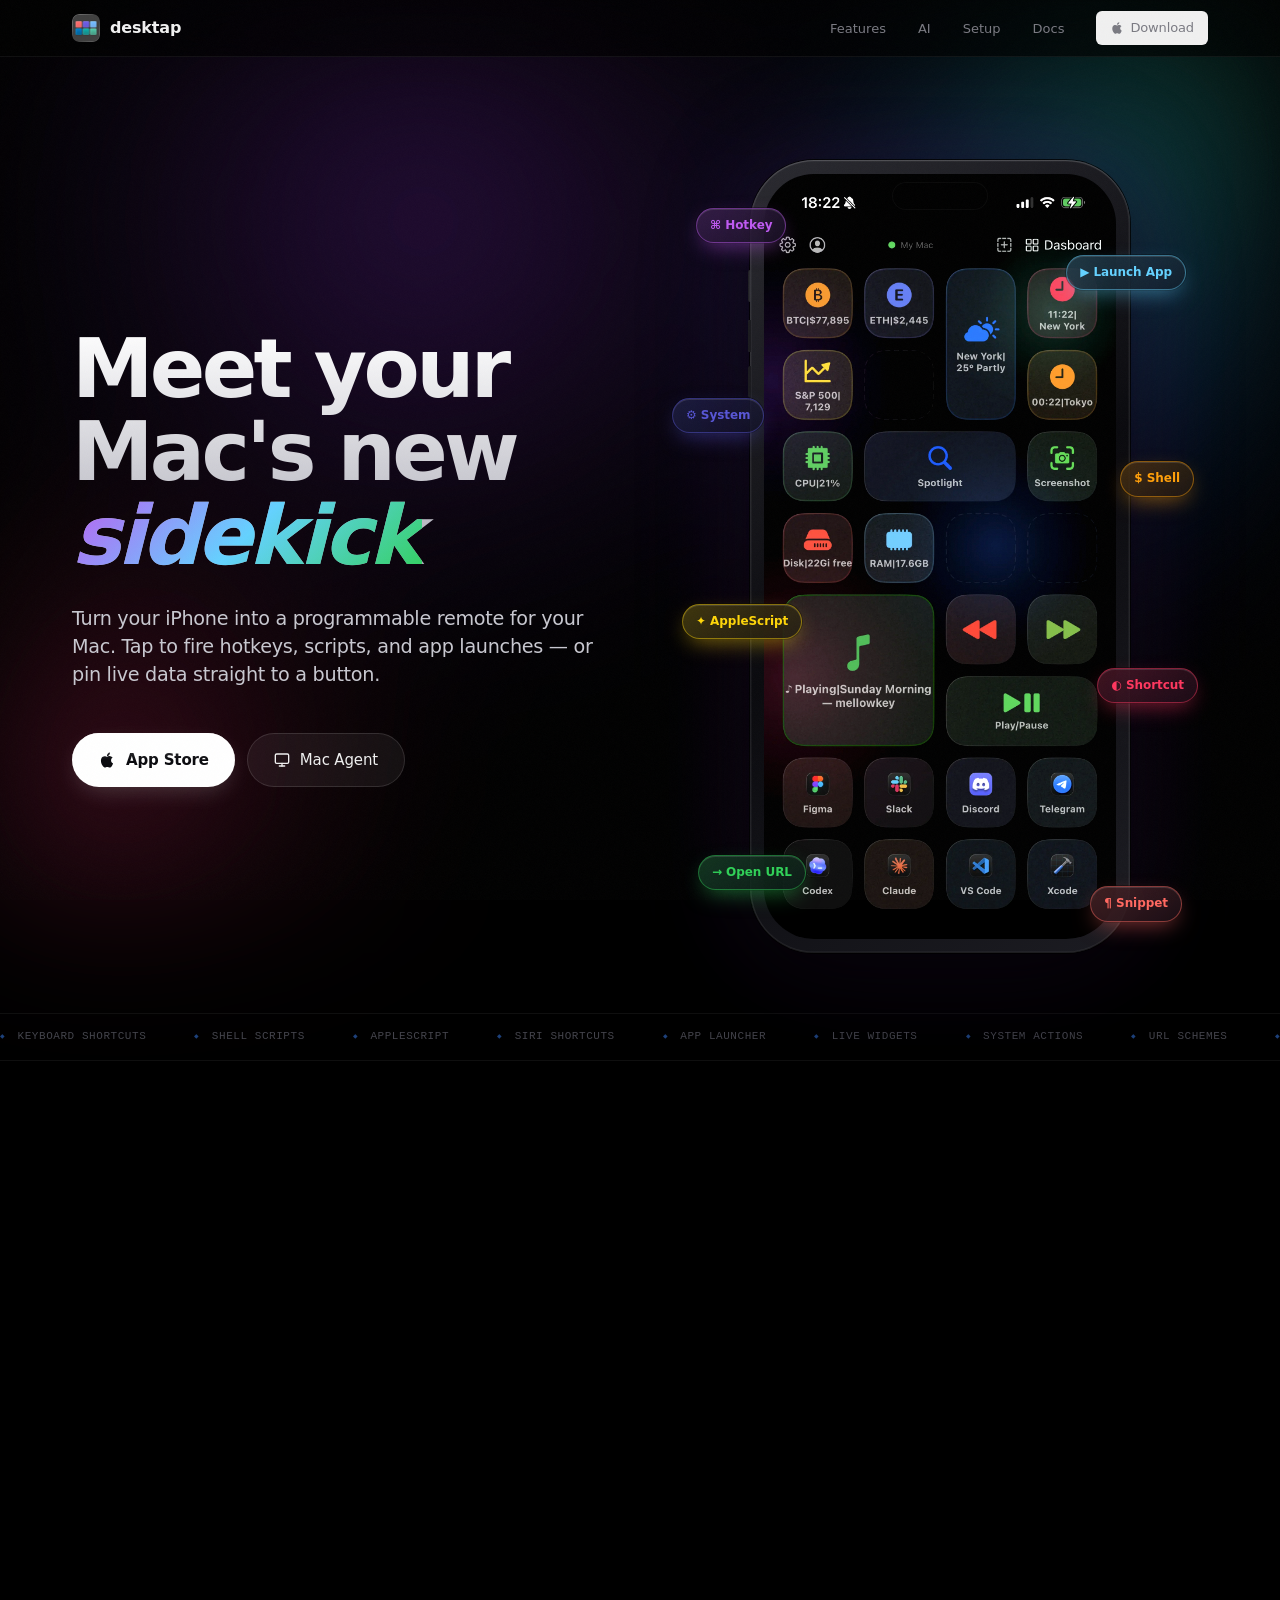
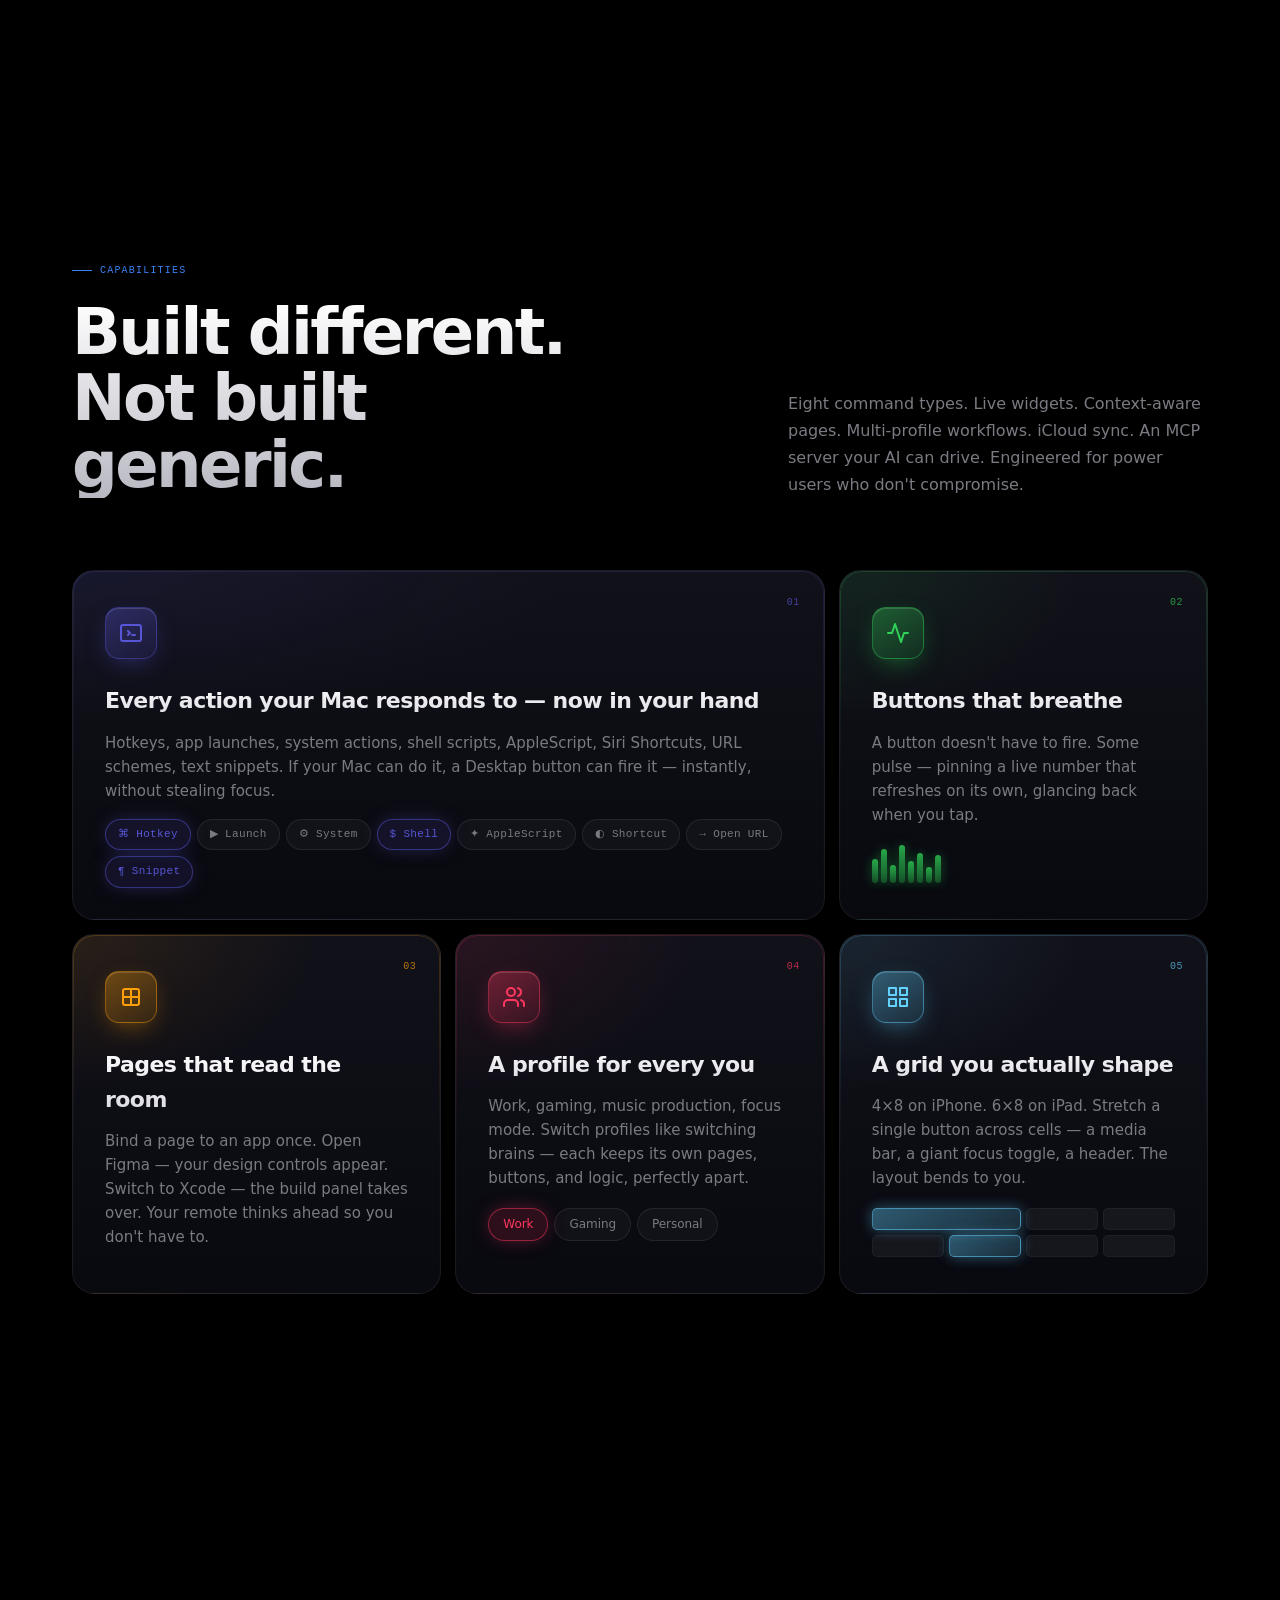
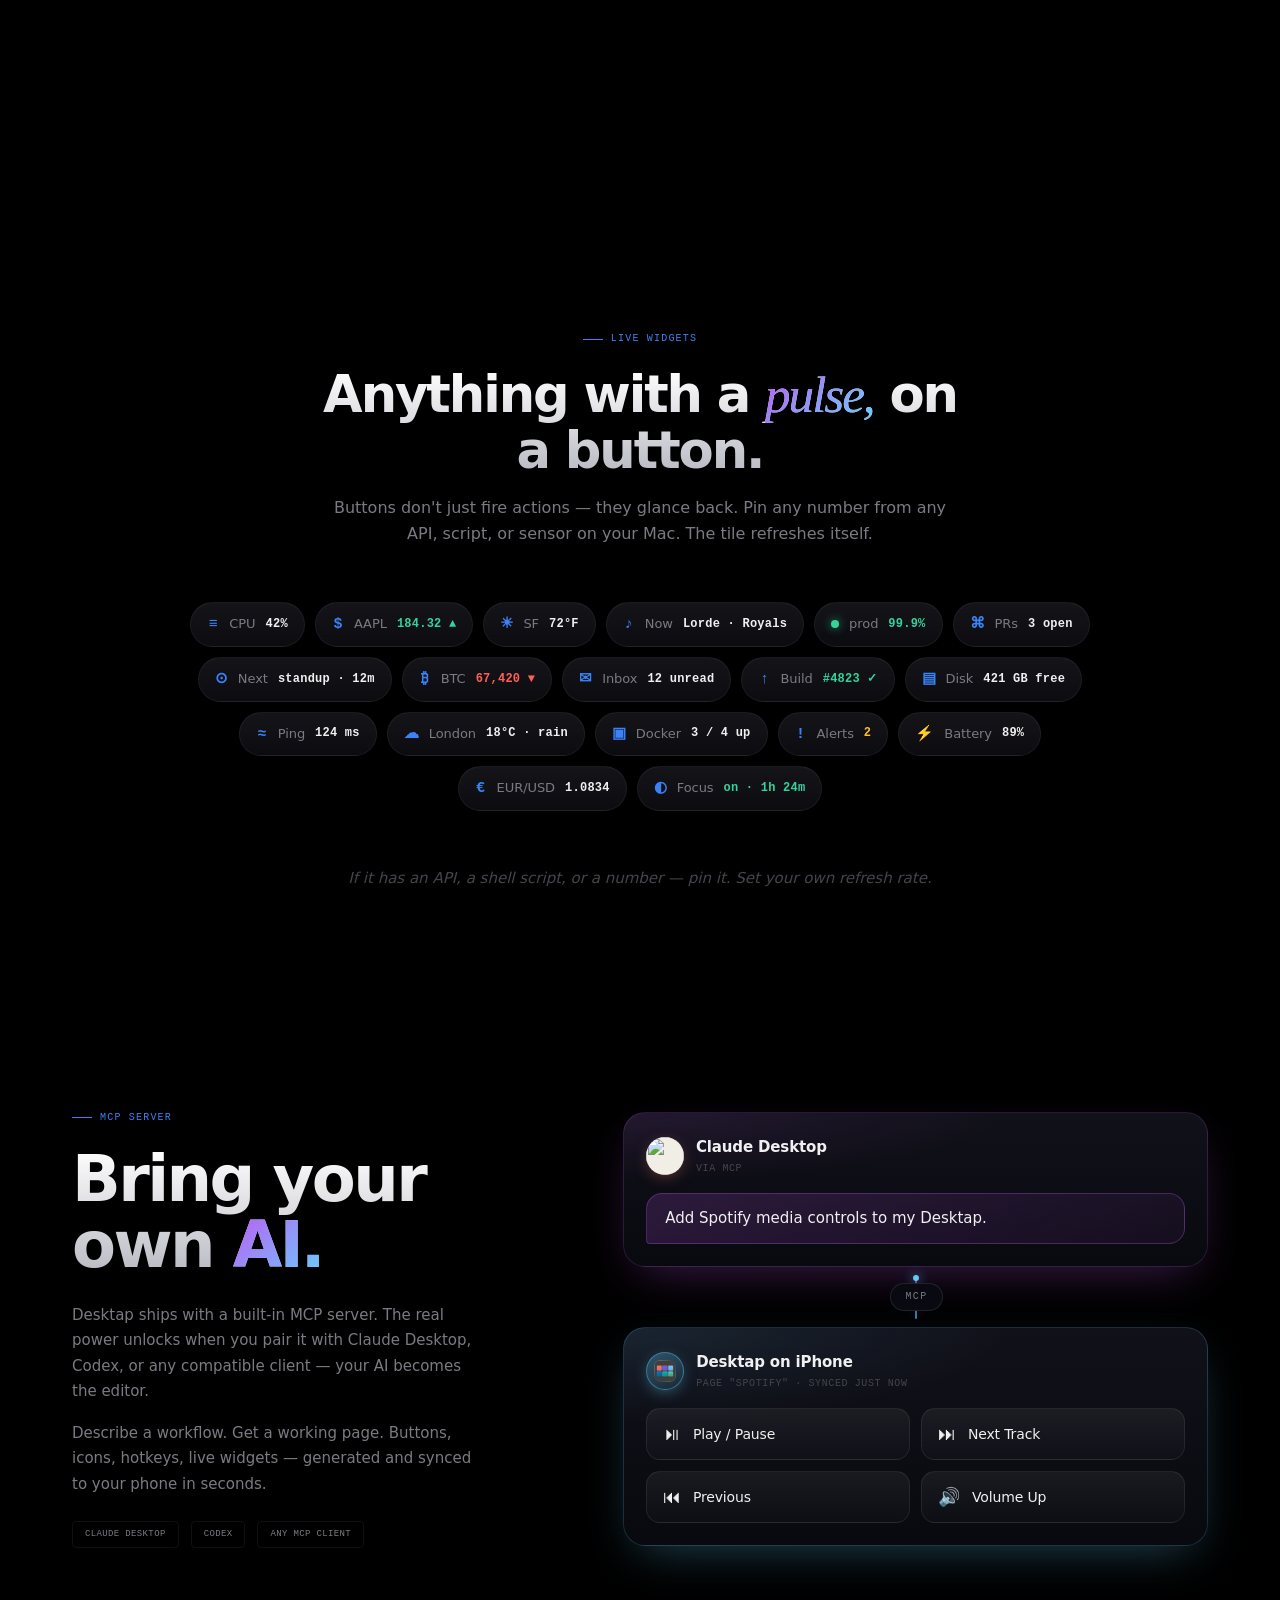
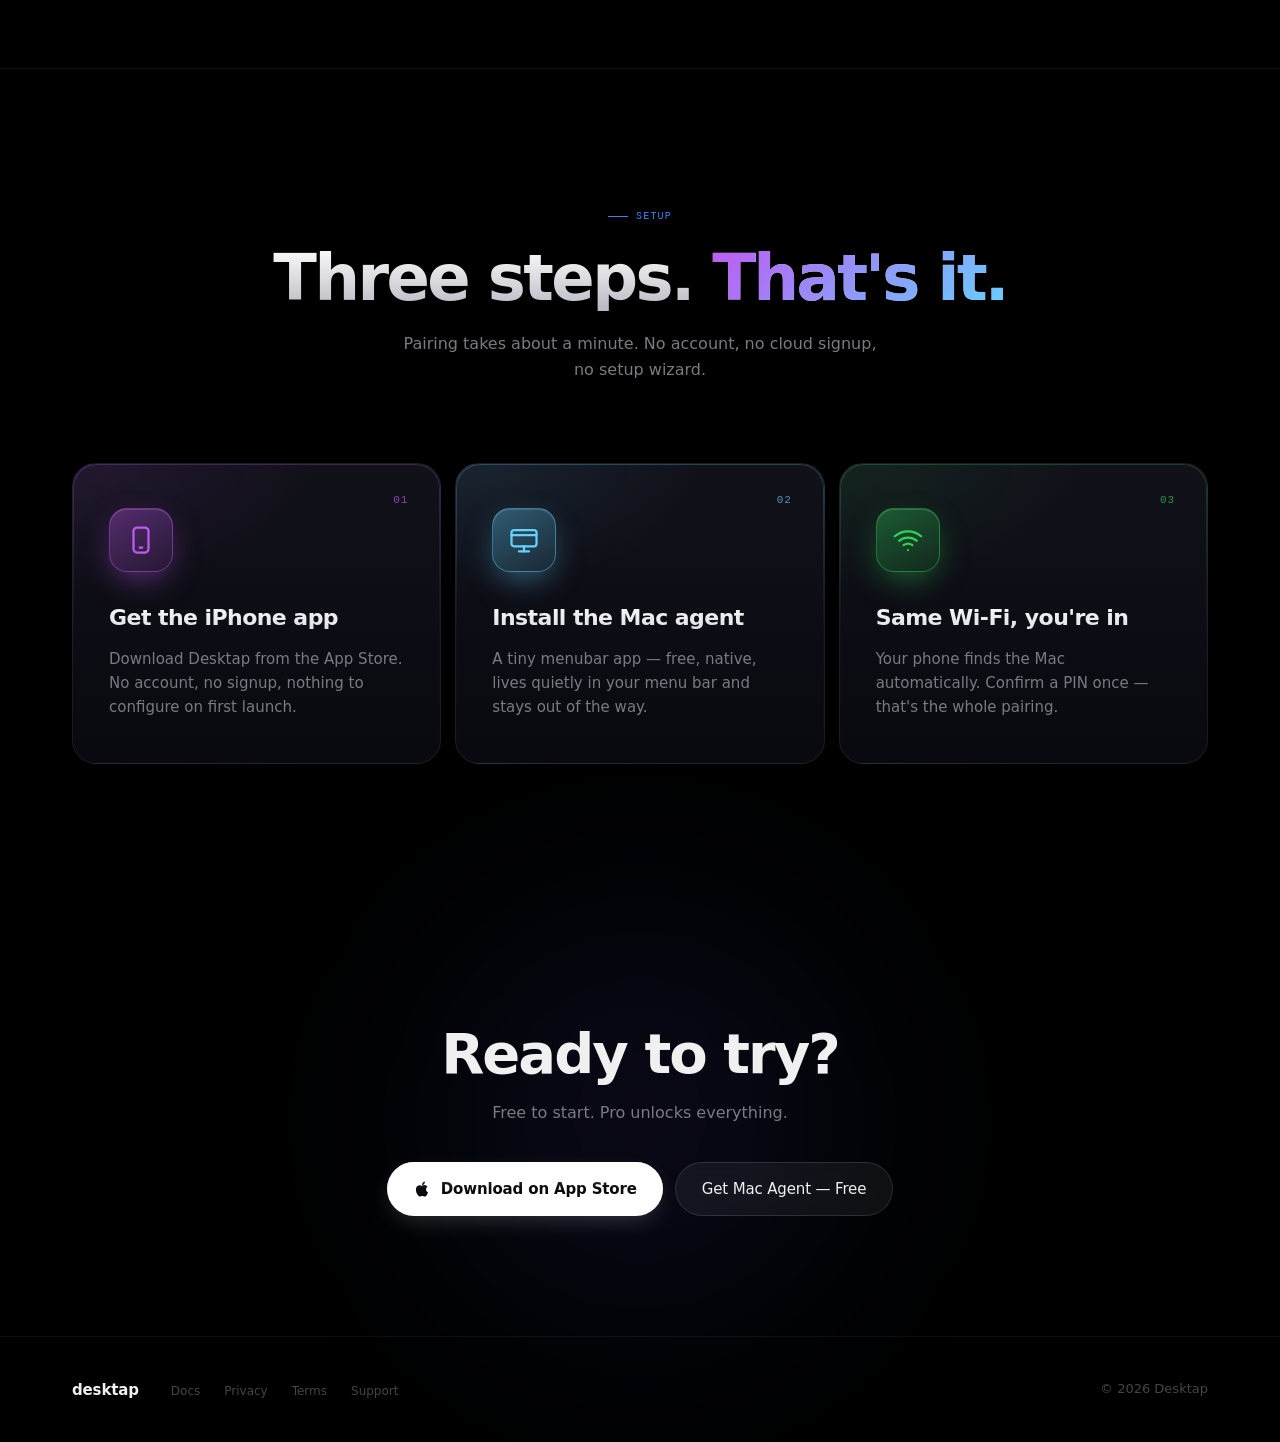
==== index.html @ 5c672cd8 "Update website" ====
<!DOCTYPE html>
<html lang="en">
<head>
  <meta charset="UTF-8">
  <meta name="viewport" content="width=device-width, initial-scale=1.0">
  <title>Desktap — Your Mac's New Sidekick</title>
  <meta name="description" content="Turn your iPhone or iPad into a programmable command center for your Mac. Native Swift, glass UI, AI-powered setup.">
  <link rel="canonical" href="https://desktap.app/">

  <!-- Open Graph -->
  <meta property="og:type" content="website">
  <meta property="og:site_name" content="Desktap">
  <meta property="og:url" content="https://desktap.app/">
  <meta property="og:title" content="Desktap — Your Mac's New Sidekick">
  <meta property="og:description" content="Turn your iPhone or iPad into a programmable command center for your Mac. Native Swift, glass UI, AI-powered setup.">
  <meta property="og:image" content="https://desktap.app/assets/og-image.jpg">

  <!-- Twitter -->
  <meta name="twitter:card" content="summary_large_image">
  <meta name="twitter:title" content="Desktap — Your Mac's New Sidekick">
  <meta name="twitter:description" content="Turn your iPhone or iPad into a programmable command center for your Mac. Native Swift, glass UI, AI-powered setup.">
  <meta name="twitter:image" content="https://desktap.app/assets/og-image.jpg">

  <link rel="icon" type="image/png" sizes="32x32" href="assets/favicon-32.png">
  <link rel="icon" type="image/png" sizes="16x16" href="assets/favicon-16.png">
  <link rel="apple-touch-icon" sizes="180x180" href="assets/apple-touch-icon.png">
  <link rel="icon" href="assets/favicon.ico" sizes="any">
  <meta name="theme-color" content="#000000">
  <link rel="manifest" href="/site.webmanifest">

  <link rel="stylesheet" href="assets/style.css?v=20260518b">

  <script type="application/ld+json">
  {
    "@context": "https://schema.org",
    "@type": "SoftwareApplication",
    "name": "Desktap",
    "applicationCategory": "ProductivityApplication",
    "operatingSystem": "iOS, iPadOS, macOS",
    "description": "Turn your iPhone or iPad into a programmable command center for your Mac. Native Swift, glass UI, MCP integration.",
    "url": "https://desktap.app/",
    "image": "https://desktap.app/assets/og-image.jpg",
    "offers": {
      "@type": "Offer",
      "price": "0",
      "priceCurrency": "USD"
    },
    "author": {
      "@type": "Person",
      "name": "Mikhail Zhukov"
    }
  }
  </script>
</head>
<body>

  <a class="skip-link" href="#main">Skip to content</a>

  <!-- Nav -->
  <nav class="nav" role="navigation" aria-label="Main navigation">
    <div class="container">
      <a href="/" class="nav-logo" aria-label="Desktap home">
        <img src="assets/icon.png" alt="" width="28" height="28">
        desktap
      </a>
      <ul class="nav-links">
        <li><a href="#features">Features</a></li>
        <li><a href="#ai">AI</a></li>
        <li><a href="#how-it-works">Setup</a></li>
        <li><a href="docs">Docs</a></li>
        <li>
          <a href="#" class="nav-cta">
            <svg width="14" height="14" viewBox="0 0 24 24" fill="currentColor" aria-hidden="true"><path d="M18.71 19.5c-.83 1.24-1.71 2.45-3.05 2.47-1.34.03-1.77-.79-3.29-.79-1.53 0-2 .77-3.27.82-1.31.05-2.3-1.32-3.14-2.53C4.25 17 2.94 12.45 4.7 9.39c.87-1.52 2.43-2.48 4.12-2.51 1.28-.02 2.5.87 3.29.87.78 0 2.26-1.07 3.8-.91.65.03 2.47.26 3.64 1.98-.09.06-2.17 1.28-2.15 3.81.03 3.02 2.65 4.03 2.68 4.04-.03.07-.42 1.44-1.38 2.83M13 3.5c.73-.83 1.94-1.46 2.94-1.5.13 1.17-.34 2.35-1.04 3.19-.69.85-1.83 1.51-2.95 1.42-.15-1.15.41-2.35 1.05-3.11z"/></svg>
            Download
          </a>
        </li>
      </ul>
    </div>
  </nav>

  <!-- Cosmos animated background (matches iOS app) -->
  <canvas id="cosmos-bg" aria-hidden="true"></canvas>

  <!-- Hero -->
  <section class="hero" id="main">
    <div class="container">
      <div class="hero-content">
        <h1>Meet your Mac's new <span class="accent">sidekick</span></h1>
        <p class="hero-subtitle">Turn your iPhone into a programmable remote for your Mac. Tap to fire hotkeys, scripts, and app launches — or pin live data straight to a button.</p>
        <div class="hero-actions">
          <a href="#" class="btn-primary">
            <svg width="18" height="18" viewBox="0 0 24 24" fill="currentColor" aria-hidden="true">
              <path d="M18.71 19.5c-.83 1.24-1.71 2.45-3.05 2.47-1.34.03-1.77-.79-3.29-.79-1.53 0-2 .77-3.27.82-1.31.05-2.3-1.32-3.14-2.53C4.25 17 2.94 12.45 4.7 9.39c.87-1.52 2.43-2.48 4.12-2.51 1.28-.02 2.5.87 3.29.87.78 0 2.26-1.07 3.8-.91.65.03 2.47.26 3.64 1.98-.09.06-2.17 1.28-2.15 3.81.03 3.02 2.65 4.03 2.68 4.04-.03.07-.42 1.44-1.38 2.83M13 3.5c.73-.83 1.94-1.46 2.94-1.5.13 1.17-.34 2.35-1.04 3.19-.69.85-1.83 1.51-2.95 1.42-.15-1.15.41-2.35 1.05-3.11z"/>
            </svg>
            App Store
          </a>
          <a href="#" class="btn-secondary">
            <svg width="16" height="16" viewBox="0 0 24 24" fill="none" stroke="currentColor" stroke-width="2" stroke-linecap="round" stroke-linejoin="round" aria-hidden="true"><rect x="2" y="3" width="20" height="14" rx="2"/><line x1="8" y1="21" x2="16" y2="21"/><line x1="12" y1="17" x2="12" y2="21"/></svg>
            Mac Agent
          </a>
        </div>
      </div>
      <div class="hero-visual">
        <div class="phone-frame">
          <img src="assets/screenshot.webp" alt="Desktap dashboard on iPhone" width="1206" height="2622" fetchpriority="high">
          <div class="float-tag">⌘ Hotkey</div>
          <div class="float-tag">▶ Launch App</div>
          <div class="float-tag">⚙ System</div>
          <div class="float-tag">$ Shell</div>
          <div class="float-tag">✦ AppleScript</div>
          <div class="float-tag">◐ Shortcut</div>
          <div class="float-tag">→ Open URL</div>
          <div class="float-tag">¶ Snippet</div>
        </div>
      </div>
    </div>
  </section>

  <!-- Marquee -->
  <div class="marquee" aria-hidden="true">
    <div class="marquee-track">
      <span class="marquee-item">Keyboard Shortcuts</span>
      <span class="marquee-item">Shell Scripts</span>
      <span class="marquee-item">AppleScript</span>
      <span class="marquee-item">Siri Shortcuts</span>
      <span class="marquee-item">App Launcher</span>
      <span class="marquee-item">Live Widgets</span>
      <span class="marquee-item">System Actions</span>
      <span class="marquee-item">URL Schemes</span>
      <span class="marquee-item">Text Snippets</span>
      <span class="marquee-item">MCP Integration</span>
      <span class="marquee-item">iCloud Sync</span>
      <span class="marquee-item">iPad Support</span>
      <!-- duplicate for seamless loop -->
      <span class="marquee-item">Keyboard Shortcuts</span>
      <span class="marquee-item">Shell Scripts</span>
      <span class="marquee-item">AppleScript</span>
      <span class="marquee-item">Siri Shortcuts</span>
      <span class="marquee-item">App Launcher</span>
      <span class="marquee-item">Live Widgets</span>
      <span class="marquee-item">System Actions</span>
      <span class="marquee-item">URL Schemes</span>
      <span class="marquee-item">Text Snippets</span>
      <span class="marquee-item">MCP Integration</span>
      <span class="marquee-item">iCloud Sync</span>
      <span class="marquee-item">iPad Support</span>
    </div>
  </div>

  <!-- For whom — 3 typographic glass cards (use cases) -->
  <section class="for-whom" id="for-whom">
    <div class="container">
      <div class="for-grid">

        <article class="for-card for-engineers reveal">
          <div class="for-meta">
            <span class="for-num">01</span>
            <span class="for-label">Engineers</span>
          </div>
          <h3 class="for-headline">Ship without <em>touching the keyboard.</em></h3>
          <span class="for-rule" aria-hidden="true"></span>
          <ul class="for-list">
            <li>Deploy in one tap — not in five Slack messages</li>
            <li>The five git commands you type all day, on buttons</li>
            <li>Tail prod logs without opening a terminal</li>
            <li>Run migrations from your phone, not from finding your laptop</li>
            <li>Restart that service whose name you forgot</li>
          </ul>
        </article>

        <article class="for-card for-designers reveal">
          <div class="for-meta">
            <span class="for-num">02</span>
            <span class="for-label">Designers</span>
          </div>
          <h3 class="for-headline">Your <em>shortcut sheet,</em> retired.</h3>
          <span class="for-rule" aria-hidden="true"></span>
          <ul class="for-list">
            <li>Color picker, eyedropper, vector mode — on labelled buttons</li>
            <li>Toggle layers, masks, UI without leaving the canvas</li>
            <li>Export PSD, PNG, SVG — one tap, every preset</li>
            <li>Switch tools — the buttons follow you</li>
            <li>Stop memorising 200 shortcuts per tool</li>
          </ul>
        </article>

        <article class="for-card for-power reveal">
          <div class="for-meta">
            <span class="for-num">03</span>
            <span class="for-label">Advanced users</span>
          </div>
          <h3 class="for-headline">Your <em>whole day,</em> on one tile.</h3>
          <span class="for-rule" aria-hidden="true"></span>
          <ul class="for-list">
            <li>"Focus" mutes Slack, hides the dock, kills notifications</li>
            <li>"Work setup" launches every app you need at 9 a.m.</li>
            <li>That AppleScript from 2023 — finally one tap away</li>
            <li>Caffeinate, brightness, sleep — labelled, not memorised</li>
            <li>Fifty forgotten hotkeys, parked on labelled buttons</li>
          </ul>
        </article>

      </div>
    </div>
  </section>

  <!-- Features — Bento Grid -->
  <section class="features" id="features">
    <div class="container">
      <div class="features-header">
        <div>
          <div class="label">Capabilities</div>
          <h2>Built different.<br>Not <span style="color:var(--text-tertiary)">built generic.</span></h2>
        </div>
        <p>Eight command types. Live widgets. Context-aware pages. Multi-profile workflows. iCloud sync. An MCP server your AI can drive. Engineered for power users who don't compromise.</p>
      </div>

      <div class="bento stagger">
        <!-- 01 — Every action (wide) -->
        <div class="bento-card span-8 card-commands reveal">
          <span class="card-number">01</span>
          <div class="bento-icon">
            <svg viewBox="0 0 24 24" fill="none" stroke="currentColor" stroke-width="2" stroke-linecap="round" stroke-linejoin="round"><rect x="2" y="4" width="20" height="16" rx="2"/><path d="m9 10 2 2-2 2"/><path d="M13 14h3"/></svg>
          </div>
          <h3>Every action your Mac responds to — now in your hand</h3>
          <p>Hotkeys, app launches, system actions, shell scripts, AppleScript, Siri Shortcuts, URL schemes, text snippets. If your Mac can do it, a Desktap button can fire it — instantly, without stealing focus.</p>
          <div class="cmd-tags">
            <span class="cmd-tag active">⌘ Hotkey</span>
            <span class="cmd-tag">▶ Launch</span>
            <span class="cmd-tag">⚙ System</span>
            <span class="cmd-tag active">$ Shell</span>
            <span class="cmd-tag">✦ AppleScript</span>
            <span class="cmd-tag">◐ Shortcut</span>
            <span class="cmd-tag">→ Open URL</span>
            <span class="cmd-tag active">¶ Snippet</span>
          </div>
        </div>

        <!-- 02 — Live widgets -->
        <div class="bento-card span-4 reveal">
          <span class="card-number">02</span>
          <div class="bento-icon">
            <svg viewBox="0 0 24 24" fill="none" stroke="currentColor" stroke-width="2" stroke-linecap="round" stroke-linejoin="round"><path d="M22 12h-4l-3 9L9 3l-3 9H2"/></svg>
          </div>
          <h3>Buttons that breathe</h3>
          <p>A button doesn't have to fire. Some pulse — pinning a live number that refreshes on its own, glancing back when you tap.</p>
          <div class="live-bars">
            <div class="live-bar"></div>
            <div class="live-bar"></div>
            <div class="live-bar"></div>
            <div class="live-bar"></div>
            <div class="live-bar"></div>
            <div class="live-bar"></div>
            <div class="live-bar"></div>
            <div class="live-bar"></div>
          </div>
        </div>

        <!-- 03 — Context-Aware Pages -->
        <div class="bento-card span-4 reveal">
          <span class="card-number">03</span>
          <div class="bento-icon">
            <svg viewBox="0 0 24 24" fill="none" stroke="currentColor" stroke-width="2" stroke-linecap="round" stroke-linejoin="round"><rect x="4" y="4" width="16" height="16" rx="2"/><path d="M4 12h16"/><path d="M12 4v16"/></svg>
          </div>
          <h3>Pages that read the room</h3>
          <p>Bind a page to an app once. Open Figma — your design controls appear. Switch to Xcode — the build panel takes over. Your remote thinks ahead so you don't have to.</p>
        </div>

        <!-- 04 — Profiles -->
        <div class="bento-card span-4 reveal">
          <span class="card-number">04</span>
          <div class="bento-icon">
            <svg viewBox="0 0 24 24" fill="none" stroke="currentColor" stroke-width="2" stroke-linecap="round" stroke-linejoin="round"><path d="M16 21v-2a4 4 0 0 0-4-4H6a4 4 0 0 0-4 4v2"/><circle cx="9" cy="7" r="4"/><path d="M22 21v-2a4 4 0 0 0-3-3.87"/><path d="M16 3.13a4 4 0 0 1 0 7.75"/></svg>
          </div>
          <h3>A profile for every you</h3>
          <p>Work, gaming, music production, focus mode. Switch profiles like switching brains — each keeps its own pages, buttons, and logic, perfectly apart.</p>
          <div class="profile-chips">
            <span class="profile-chip active">Work</span>
            <span class="profile-chip">Gaming</span>
            <span class="profile-chip">Personal</span>
          </div>
        </div>

        <!-- 05 — Grid -->
        <div class="bento-card span-4 reveal">
          <span class="card-number">05</span>
          <div class="bento-icon">
            <svg viewBox="0 0 24 24" fill="none" stroke="currentColor" stroke-width="2" stroke-linecap="round" stroke-linejoin="round"><rect x="3" y="3" width="7" height="7"/><rect x="14" y="3" width="7" height="7"/><rect x="14" y="14" width="7" height="7"/><rect x="3" y="14" width="7" height="7"/></svg>
          </div>
          <h3>A grid you actually shape</h3>
          <p>4×8 on iPhone. 6×8 on iPad. Stretch a single button across cells — a media bar, a giant focus toggle, a header. The layout bends to you.</p>
          <div class="grid-mini">
            <span class="g-cell g-2x1 active"></span>
            <span class="g-cell"></span>
            <span class="g-cell"></span>
            <span class="g-cell"></span>
            <span class="g-cell active"></span>
            <span class="g-cell"></span>
            <span class="g-cell"></span>
          </div>
        </div>

        <!-- 06 — AI / MCP (wide) -->
        <div class="bento-card span-8 reveal">
          <span class="card-number">06</span>
          <div class="bento-icon">
            <svg viewBox="0 0 24 24" fill="currentColor"><path d="M12 0c.36 5.49 1.86 10.14 12 12-10.14 1.86-11.64 6.51-12 12-.36-5.49-1.86-10.14-12-12C10.14 10.14 11.64 5.49 12 0z"/></svg>
          </div>
          <h3>Your AI, in the driver's seat</h3>
          <p>Built-in MCP server. Pair Desktap with Claude Desktop, Codex, or any compatible client and your assistant becomes the configurator. Describe a workflow in plain English. Get a fully assembled page — buttons, icons, hotkeys, live data — synced to your phone in seconds.</p>
        </div>

        <!-- 07 — Synced & Private -->
        <div class="bento-card span-4 reveal">
          <span class="card-number">07</span>
          <div class="bento-icon">
            <svg viewBox="0 0 24 24" fill="none" stroke="currentColor" stroke-width="2" stroke-linecap="round" stroke-linejoin="round"><path d="M18 10h-1.26A8 8 0 1 0 9 20h9a5 5 0 0 0 0-10z"/><path d="M12 12v6"/><path d="m9 15 3 3 3-3"/></svg>
          </div>
          <h3>Synced everywhere. Stored nowhere we can see.</h3>
          <p>Phone and Mac pair over Wi-Fi with a PIN. Profiles sync across your devices via iCloud. Nothing routes through our servers — because there are none.</p>
        </div>
      </div>
    </div>
  </section>

  <!-- Live widgets — what info can sit on a button -->
  <section class="widgets" id="widgets">
    <div class="container">
      <header class="ww-head">
        <div class="label">Live widgets</div>
        <h2>Anything with a <em>pulse,</em> on a button.</h2>
        <p class="ww-sub">Buttons don't just fire actions — they glance back. Pin any number from any API, script, or sensor on your Mac. The tile refreshes itself.</p>
      </header>

      <div class="ww-wall reveal">
        <span class="ww-pill"><span class="ww-icon">≡</span><span class="ww-key">CPU</span><span class="ww-val">42%</span></span>
        <span class="ww-pill"><span class="ww-icon">$</span><span class="ww-key">AAPL</span><span class="ww-val ww-up">184.32 ▲</span></span>
        <span class="ww-pill"><span class="ww-icon">☀</span><span class="ww-key">SF</span><span class="ww-val">72°F</span></span>
        <span class="ww-pill"><span class="ww-icon">♪</span><span class="ww-key">Now</span><span class="ww-val">Lorde · Royals</span></span>
        <span class="ww-pill"><span class="ww-dot ww-dot-ok"></span><span class="ww-key">prod</span><span class="ww-val ww-ok">99.9%</span></span>
        <span class="ww-pill"><span class="ww-icon">⌘</span><span class="ww-key">PRs</span><span class="ww-val">3 open</span></span>
        <span class="ww-pill"><span class="ww-icon">⊙</span><span class="ww-key">Next</span><span class="ww-val">standup · 12m</span></span>
        <span class="ww-pill"><span class="ww-icon">₿</span><span class="ww-key">BTC</span><span class="ww-val ww-down">67,420 ▼</span></span>
        <span class="ww-pill"><span class="ww-icon">✉</span><span class="ww-key">Inbox</span><span class="ww-val">12 unread</span></span>
        <span class="ww-pill"><span class="ww-icon">↑</span><span class="ww-key">Build</span><span class="ww-val ww-ok">#4823 ✓</span></span>
        <span class="ww-pill"><span class="ww-icon">▤</span><span class="ww-key">Disk</span><span class="ww-val">421 GB free</span></span>
        <span class="ww-pill"><span class="ww-icon">≈</span><span class="ww-key">Ping</span><span class="ww-val">124 ms</span></span>
        <span class="ww-pill"><span class="ww-icon">☁</span><span class="ww-key">London</span><span class="ww-val">18°C · rain</span></span>
        <span class="ww-pill"><span class="ww-icon">▣</span><span class="ww-key">Docker</span><span class="ww-val">3 / 4 up</span></span>
        <span class="ww-pill"><span class="ww-icon">!</span><span class="ww-key">Alerts</span><span class="ww-val ww-warn">2</span></span>
        <span class="ww-pill"><span class="ww-icon">⚡</span><span class="ww-key">Battery</span><span class="ww-val">89%</span></span>
        <span class="ww-pill"><span class="ww-icon">€</span><span class="ww-key">EUR/USD</span><span class="ww-val">1.0834</span></span>
        <span class="ww-pill"><span class="ww-icon">◐</span><span class="ww-key">Focus</span><span class="ww-val ww-ok">on · 1h 24m</span></span>
      </div>

      <p class="ww-foot">If it has an API, a shell script, or a number — pin it. Set your own refresh rate.</p>
    </div>
  </section>

  <!-- MCP -->
  <section class="mcp" id="ai">
    <div class="container">
      <div class="mcp-layout reveal">
        <div class="mcp-content">
          <div class="label">MCP Server</div>
          <h2>Bring your own <span class="serif-accent">AI.</span></h2>
          <p>Desktap ships with a built-in MCP server. The real power unlocks when you pair it with Claude Desktop, Codex, or any compatible client — your AI becomes the editor.</p>
          <p>Describe a workflow. Get a working page. Buttons, icons, hotkeys, live widgets — generated and synced to your phone in seconds.</p>
          <div class="compat-list">
            <span class="compat-item">Claude Desktop</span>
            <span class="compat-item">Codex</span>
            <span class="compat-item">Any MCP Client</span>
          </div>
        </div>
        <div class="mcp-visual">
          <div class="mcp-flow">
            <!-- Client card: AI assistant chat -->
            <div class="flow-card flow-client">
              <div class="flow-card-header">
                <div class="flow-avatar flow-avatar-claude" aria-label="Claude">
                  <img src="assets/claude.png" alt="" width="38" height="38">
                </div>
                <div>
                  <div class="flow-card-title">Claude Desktop</div>
                  <div class="flow-card-meta">via MCP</div>
                </div>
              </div>
              <div class="flow-bubble">Add Spotify media controls to my Desktap.</div>
            </div>

            <!-- Connecting pipe -->
            <div class="flow-pipe">
              <span class="flow-pipe-label">MCP</span>
            </div>

            <!-- Result card: buttons appear in Desktap -->
            <div class="flow-card flow-result">
              <div class="flow-card-header">
                <div class="flow-avatar flow-avatar-app">
                  <img src="assets/icon.png" alt="" width="22" height="22">
                </div>
                <div>
                  <div class="flow-card-title">Desktap on iPhone</div>
                  <div class="flow-card-meta">Page "Spotify" · synced just now</div>
                </div>
              </div>
              <div class="flow-buttons">
                <div class="flow-btn"><span class="flow-btn-icon">⏯</span><span>Play / Pause</span></div>
                <div class="flow-btn"><span class="flow-btn-icon">⏭</span><span>Next Track</span></div>
                <div class="flow-btn"><span class="flow-btn-icon">⏮</span><span>Previous</span></div>
                <div class="flow-btn"><span class="flow-btn-icon">🔊</span><span>Volume Up</span></div>
              </div>
            </div>
          </div>
        </div>
      </div>
    </div>
  </section>

  <!-- How It Works -->
  <section class="how-it-works" id="how-it-works">
    <div class="container">
      <div class="how-header">
        <div class="label" style="justify-content: center;">Setup</div>
        <h2>Three steps. <span>That's it.</span></h2>
        <p class="how-subtitle">Pairing takes about a minute. No account, no cloud signup, no setup wizard.</p>
      </div>

      <div class="steps">
        <div class="step reveal">
          <div class="step-icon">
            <svg viewBox="0 0 24 24" fill="none" stroke="currentColor" stroke-width="1.8" stroke-linecap="round" stroke-linejoin="round"><rect x="6" y="2" width="12" height="20" rx="3"/><line x1="11" y1="18" x2="13" y2="18"/></svg>
          </div>
          <span class="step-number">01</span>
          <h3>Get the iPhone app</h3>
          <p>Download Desktap from the App Store. No account, no signup, nothing to configure on first launch.</p>
        </div>
        <div class="step reveal">
          <div class="step-icon">
            <svg viewBox="0 0 24 24" fill="none" stroke="currentColor" stroke-width="1.8" stroke-linecap="round" stroke-linejoin="round"><rect x="2" y="4" width="20" height="13" rx="2"/><path d="M2 8h20"/><line x1="8" y1="21" x2="16" y2="21"/><line x1="12" y1="17" x2="12" y2="21"/></svg>
          </div>
          <span class="step-number">02</span>
          <h3>Install the Mac agent</h3>
          <p>A tiny menubar app — free, native, lives quietly in your menu bar and stays out of the way.</p>
        </div>
        <div class="step reveal">
          <div class="step-icon">
            <svg viewBox="0 0 24 24" fill="none" stroke="currentColor" stroke-width="1.8" stroke-linecap="round" stroke-linejoin="round"><path d="M5 12.55a11 11 0 0 1 14 0"/><path d="M1.42 9a16 16 0 0 1 21.16 0"/><path d="M8.53 16.11a6 6 0 0 1 6.95 0"/><line x1="12" y1="20" x2="12.01" y2="20"/></svg>
          </div>
          <span class="step-number">03</span>
          <h3>Same Wi-Fi, you're in</h3>
          <p>Your phone finds the Mac automatically. Confirm a PIN once — that's the whole pairing.</p>
        </div>
      </div>
    </div>
  </section>

  <!-- CTA -->
  <section class="cta-section">
    <div class="container">
      <h2>Ready to try?</h2>
      <p>Free to start. Pro unlocks everything.</p>
      <div class="cta-actions">
        <a href="#" class="btn-primary">
          <svg width="18" height="18" viewBox="0 0 24 24" fill="currentColor" aria-hidden="true">
            <path d="M18.71 19.5c-.83 1.24-1.71 2.45-3.05 2.47-1.34.03-1.77-.79-3.29-.79-1.53 0-2 .77-3.27.82-1.31.05-2.3-1.32-3.14-2.53C4.25 17 2.94 12.45 4.7 9.39c.87-1.52 2.43-2.48 4.12-2.51 1.28-.02 2.5.87 3.29.87.78 0 2.26-1.07 3.8-.91.65.03 2.47.26 3.64 1.98-.09.06-2.17 1.28-2.15 3.81.03 3.02 2.65 4.03 2.68 4.04-.03.07-.42 1.44-1.38 2.83M13 3.5c.73-.83 1.94-1.46 2.94-1.5.13 1.17-.34 2.35-1.04 3.19-.69.85-1.83 1.51-2.95 1.42-.15-1.15.41-2.35 1.05-3.11z"/>
          </svg>
          Download on App Store
        </a>
        <a href="#" class="btn-secondary">
          Get Mac Agent — Free
        </a>
      </div>
    </div>
  </section>

  <!-- Footer -->
  <footer class="footer">
    <div class="container">
      <div class="footer-left">
        <span class="footer-logo">desktap</span>
        <ul class="footer-links">
          <li><a href="docs">Docs</a></li>
          <li><a href="privacy">Privacy</a></li>
          <li><a href="terms">Terms</a></li>
          <li><a href="mailto:support@desktap.app">Support</a></li>
        </ul>
      </div>
      <div class="footer-right">&copy; 2026 Desktap</div>
    </div>
  </footer>

  <script>
    // ── Cosmos Background ──
    // Port of AnimatedBackground + BackgroundTheme.cosmos from Swift
    (function() {
      // Skip the animated background entirely when reduced motion is requested.
      if (window.matchMedia && window.matchMedia('(prefers-reduced-motion: reduce)').matches) return;

      const canvas = document.getElementById('cosmos-bg');
      const ctx = canvas.getContext('2d');

      const blobs = [
        { baseX: 0.2,  baseY: 0.15, radius: 0.35, r: 120, g: 50,  b: 180, speedX: 0.25, speedY: 0.20, phase: 0   },
        { baseX: 0.8,  baseY: 0.45, radius: 0.30, r: 40,  g: 100, b: 220, speedX: 0.30, speedY: 0.25, phase: 2.1 },
        { baseX: 0.25, baseY: 0.75, radius: 0.32, r: 200, g: 50,  b: 100, speedX: 0.20, speedY: 0.30, phase: 4.2 },
        { baseX: 0.75, baseY: 0.20, radius: 0.25, r: 50,  g: 180, b: 140, speedX: 0.35, speedY: 0.22, phase: 1.0 },
      ];

      let dpr = 1;
      function resize() {
        dpr = window.devicePixelRatio || 1;
        canvas.width = window.innerWidth * dpr;
        canvas.height = window.innerHeight * dpr;
        canvas.style.width = window.innerWidth + 'px';
        canvas.style.height = window.innerHeight + 'px';
      }

      window.addEventListener('resize', resize);
      resize();

      function draw(time) {
        const t = time * 0.001; // seconds
        const w = canvas.width;
        const h = canvas.height;
        const minSide = Math.min(w, h);

        ctx.clearRect(0, 0, w, h);

        for (const blob of blobs) {
          const x = blob.baseX * w + Math.sin(t * blob.speedX + blob.phase) * w * 0.18;
          const y = blob.baseY * h + Math.cos(t * blob.speedY + blob.phase * 1.3) * h * 0.12;

          const wobble = 1.0 + Math.sin(t * 0.3 + blob.phase) * 0.15;
          const radius = blob.radius * minSide * wobble;
          const ellipseRadius = radius * 1.5;

          const rotation = Math.sin(t * 0.15 + blob.phase) * 0.3;

          ctx.save();
          ctx.translate(x, y);
          ctx.rotate(rotation);

          const grad = ctx.createRadialGradient(0, 0, 0, 0, 0, ellipseRadius);
          grad.addColorStop(0,    'rgba(' + blob.r + ',' + blob.g + ',' + blob.b + ', 0.3)');
          grad.addColorStop(0.35, 'rgba(' + blob.r + ',' + blob.g + ',' + blob.b + ', 0.15)');
          grad.addColorStop(0.7,  'rgba(' + blob.r + ',' + blob.g + ',' + blob.b + ', 0.04)');
          grad.addColorStop(1,    'rgba(' + blob.r + ',' + blob.g + ',' + blob.b + ', 0)');

          ctx.fillStyle = grad;
          ctx.beginPath();
          ctx.ellipse(0, 0, ellipseRadius, ellipseRadius * 0.85, 0, 0, Math.PI * 2);
          ctx.fill();

          ctx.restore();
        }

        requestAnimationFrame(draw);
      }

      requestAnimationFrame(draw);
    })();

    // ── Screenshot mode: force-reveal everything + scroll to anchor ──
    if (location.search.includes('ss=1')) {
      document.documentElement.classList.add('ss-mode');
      requestAnimationFrame(() => {
        document.querySelectorAll('.reveal').forEach(el => el.classList.add('visible'));
        if (location.hash) {
          const el = document.querySelector(location.hash);
          if (el) el.scrollIntoView({ block: 'start', behavior: 'instant' });
        }
      });
    }

    // ── Scroll-triggered reveal ──
    const observer = new IntersectionObserver((entries) => {
      entries.forEach(entry => {
        if (entry.isIntersecting) {
          entry.target.classList.add('visible');
          observer.unobserve(entry.target);
        }
      });
    }, { threshold: 0.08, rootMargin: '0px 0px -60px 0px' });

    document.querySelectorAll('.reveal').forEach(el => observer.observe(el));

    // ── Smooth scroll ──
    document.querySelectorAll('a[href^="#"]').forEach(a => {
      a.addEventListener('click', e => {
        const t = document.querySelector(a.getAttribute('href'));
        if (t) { e.preventDefault(); t.scrollIntoView({ behavior: 'smooth' }); }
      });
    });

    // ── Card glow follow mouse ──
    document.querySelectorAll('.bento-card').forEach(card => {
      card.addEventListener('mousemove', e => {
        const r = card.getBoundingClientRect();
        card.style.setProperty('--mouse-x', (e.clientX - r.left) + 'px');
        card.style.setProperty('--mouse-y', (e.clientY - r.top) + 'px');
      });
    });

    // ── MCP flow re-animate buttons on scroll ──
    const flowObserver = new IntersectionObserver((entries) => {
      entries.forEach(entry => {
        if (entry.isIntersecting) {
          const btns = entry.target.querySelectorAll('.flow-btn');
          btns.forEach(b => {
            b.style.animation = 'none';
            b.offsetHeight;
            b.style.animation = '';
          });
          flowObserver.unobserve(entry.target);
        }
      });
    }, { threshold: 0.3 });

    document.querySelectorAll('.mcp-flow').forEach(el => flowObserver.observe(el));
  </script>
</body>
</html>
---- assets/style.css ----
/* ========================================
   Desktap — style.css
   Dark premium, asymmetric, code aesthetic
   ======================================== */

*, *::before, *::after {
  margin: 0;
  padding: 0;
  box-sizing: border-box;
}

:root {
  --bg: #000000;
  --bg-elevated: #0A0A10;
  --bg-card: #0E0E16;
  --border: rgba(255, 255, 255, 0.06);
  --border-hover: rgba(255, 255, 255, 0.12);
  --text-primary: #F0F0F0;
  --text-secondary: #7A7A82;
  --text-tertiary: #44444C;
  --accent: #3B82F6;
  --accent-dim: #2563EB;
  --accent-glow: rgba(59, 130, 246, 0.25);
  --accent-subtle: rgba(59, 130, 246, 0.07);
  --green: #34D399;
  --mono: 'SF Mono', ui-monospace, 'Menlo', 'Consolas', monospace;
  --sans: -apple-system, BlinkMacSystemFont, 'SF Pro Text', 'Helvetica Neue', 'Segoe UI', system-ui, sans-serif;
  --display: -apple-system, BlinkMacSystemFont, 'SF Pro Display', 'Helvetica Neue', 'Segoe UI', system-ui, sans-serif;
}

html {
  scroll-behavior: smooth;
  -webkit-font-smoothing: antialiased;
}

body {
  font-family: var(--sans);
  background: var(--bg);
  color: var(--text-primary);
  line-height: 1.6;
  overflow-x: hidden;
}

/* Grain overlay */
body::before {
  content: '';
  position: fixed;
  inset: 0;
  z-index: 9999;
  pointer-events: none;
  opacity: 0.025;
  background-image: url("data:image/svg+xml,%3Csvg viewBox='0 0 512 512' xmlns='http://www.w3.org/2000/svg'%3E%3Cfilter id='n'%3E%3CfeTurbulence type='fractalNoise' baseFrequency='0.8' numOctaves='4' stitchTiles='stitch'/%3E%3C/filter%3E%3Crect width='100%25' height='100%25' filter='url(%23n)'/%3E%3C/svg%3E");
  background-size: 256px;
}

a { color: inherit; text-decoration: none; }
img { display: block; max-width: 100%; }

.container {
  max-width: 1200px;
  margin: 0 auto;
  padding: 0 32px;
  position: relative;
  z-index: 1;
}

/* ---------- Utility ---------- */
.label {
  font-family: var(--mono);
  font-size: 0.625rem;
  letter-spacing: 0.12em;
  text-transform: uppercase;
  color: var(--accent);
  display: flex;
  align-items: center;
  gap: 8px;
  margin-bottom: 20px;
}

.label::before {
  content: '';
  width: 20px;
  height: 1px;
  background: var(--accent);
}

/* ---------- Nav ---------- */
.nav {
  position: fixed;
  top: 0;
  left: 0;
  right: 0;
  z-index: 100;
  padding: 0 0;
  background: rgba(0, 0, 0, 0.6);
  backdrop-filter: blur(24px);
  -webkit-backdrop-filter: blur(24px);
  border-bottom: 1px solid var(--border);
}

.nav .container {
  display: flex;
  align-items: center;
  justify-content: space-between;
  height: 56px;
}

.nav-logo {
  display: flex;
  align-items: center;
  gap: 10px;
  font-family: var(--display);
  font-weight: 600;
  font-size: 1rem;
  letter-spacing: -0.01em;
}

.nav-logo img {
  width: 28px;
  height: 28px;
  border-radius: 7px;
}

.nav-links {
  display: flex;
  align-items: center;
  gap: 32px;
  list-style: none;
}

.nav-links a {
  font-size: 0.8125rem;
  color: var(--text-secondary);
  transition: color 0.2s;
}

.nav-links a:hover { color: var(--text-primary); }

.nav-cta {
  display: inline-flex;
  align-items: center;
  gap: 6px;
  padding: 7px 14px;
  font-family: var(--sans);
  font-size: 0.8125rem;
  font-weight: 500;
  letter-spacing: -0.01em;
  background: var(--text-primary);
  color: var(--bg);
  border-radius: 6px;
  transition: opacity 0.2s;
}

.nav-cta:hover { opacity: 0.85; }

/* ---------- Hero ---------- */
.hero {
  padding: 160px 0 60px;
  position: relative;
  min-height: 100vh;
  display: flex;
  align-items: center;
}

/* Animated background canvas — matches iOS Cosmos theme */
#cosmos-bg {
  position: fixed;
  inset: 0;
  z-index: 0;
  pointer-events: none;
  filter: blur(80px) saturate(1.15);
  will-change: filter;
}

.hero .container {
  display: grid;
  grid-template-columns: 1fr 1fr;
  gap: 64px;
  align-items: center;
  position: relative;
  z-index: 1;
}

.hero-content {
  max-width: 560px;
}

.hero h1 {
  font-family: var(--display);
  font-weight: 700;
  font-size: clamp(3rem, 6.4vw, 5.6rem);
  line-height: 1.02;
  letter-spacing: -0.045em;
  margin-bottom: 28px;
  background: linear-gradient(180deg, #ffffff 0%, #a8a8b4 100%);
  -webkit-background-clip: text;
  background-clip: text;
  -webkit-text-fill-color: transparent;
}

.hero h1 .accent {
  background: linear-gradient(135deg, #bf5af2 0%, #64d2ff 50%, #30d158 100%);
  -webkit-background-clip: text;
  background-clip: text;
  -webkit-text-fill-color: transparent;
  font-style: italic;
  font-weight: 700;
  padding-right: 0.04em;
}

.hero-subtitle {
  font-family: var(--display);
  font-size: clamp(1.125rem, 1.5vw, 1.3125rem);
  color: #c8c8d0;
  max-width: 540px;
  line-height: 1.45;
  letter-spacing: -0.015em;
  font-weight: 400;
  margin-bottom: 44px;
}

.hero-actions {
  display: flex;
  gap: 12px;
  flex-wrap: wrap;
  align-items: center;
}

.btn-primary {
  display: inline-flex;
  align-items: center;
  gap: 10px;
  padding: 15px 26px;
  background: #ffffff;
  color: #0a0a0e;
  font-family: var(--display);
  font-weight: 600;
  font-size: 0.9375rem;
  letter-spacing: -0.01em;
  border-radius: 999px;
  border: none;
  cursor: pointer;
  transition: transform 0.25s, box-shadow 0.25s;
  position: relative;
  overflow: hidden;
  box-shadow:
    0 1px 0 rgba(255, 255, 255, 0.6) inset,
    0 8px 24px -6px rgba(255, 255, 255, 0.2);
}

.btn-primary::before {
  content: '';
  position: absolute;
  inset: 0;
  background: linear-gradient(180deg, rgba(255,255,255,0.4) 0%, transparent 50%);
  pointer-events: none;
}

.btn-primary:hover {
  transform: translateY(-2px);
  box-shadow:
    0 1px 0 rgba(255, 255, 255, 0.6) inset,
    0 16px 32px -8px rgba(255, 255, 255, 0.25);
}

.btn-primary svg { width: 18px; height: 18px; }

.btn-secondary {
  display: inline-flex;
  align-items: center;
  gap: 10px;
  padding: 14px 26px;
  background: rgba(255, 255, 255, 0.06);
  color: var(--text-primary);
  font-family: var(--display);
  font-weight: 500;
  font-size: 0.9375rem;
  letter-spacing: -0.01em;
  border-radius: 999px;
  border: 1px solid rgba(255, 255, 255, 0.12);
  cursor: pointer;
  transition: all 0.25s;
  backdrop-filter: blur(10px);
  -webkit-backdrop-filter: blur(10px);
}

.btn-secondary:hover {
  background: rgba(255, 255, 255, 0.1);
  border-color: rgba(255, 255, 255, 0.22);
  transform: translateY(-2px);
}

/* Hero phone visual */
.hero-visual {
  display: flex;
  justify-content: center;
  position: relative;
}

.phone-frame {
  position: relative;
  width: 380px;
  padding: 14px 14px;
  border-radius: 64px;
  background: linear-gradient(145deg, #2a2a30 0%, #0a0a0e 50%, #1c1c22 100%);
  box-shadow:
    inset 0 0 0 1.5px rgba(255,255,255,0.08),
    inset 0 1px 0 rgba(255,255,255,0.12),
    inset 0 -1px 0 rgba(0,0,0,0.6),
    0 0 0 1px rgba(0,0,0,0.8),
    0 32px 80px rgba(0,0,0,0.6),
    0 0 120px rgba(120, 50, 180, 0.2);
  transition: transform 0.4s cubic-bezier(0.16, 1, 0.3, 1);
}

.phone-frame::before {
  content: '';
  position: absolute;
  top: 22px;
  left: 50%;
  transform: translateX(-50%);
  width: 96px;
  height: 28px;
  background: #000;
  border-radius: 20px;
  z-index: 2;
  box-shadow: inset 0 0 0 1px rgba(255,255,255,0.04);
}

.phone-frame::after {
  content: '';
  position: absolute;
  left: -2px;
  top: 110px;
  width: 3px;
  height: 32px;
  background: linear-gradient(90deg, #1a1a1e, #3a3a40);
  border-radius: 2px 0 0 2px;
  box-shadow:
    0 50px 0 #1a1a1e,
    0 50px 0 0 #3a3a40,
    0 96px 0 #1a1a1e;
}

.phone-frame img {
  width: 100%;
  height: auto;
  display: block;
  border-radius: 50px;
  background: #000;
  image-rendering: -webkit-optimize-contrast;
  image-rendering: high-quality;
  filter: contrast(1.05) saturate(1.08) brightness(1.02);
  transform: translateZ(0);
  -webkit-transform: translateZ(0);
  backface-visibility: hidden;
  -webkit-backface-visibility: hidden;
}

.phone-frame:hover {
  transform: translateY(-8px) rotateX(2deg);
}

/* Floating capability badges around phone */
.float-tag {
  --tag-tint: 100, 210, 255;
  position: absolute;
  font-family: var(--display);
  font-size: 0.75rem;
  font-weight: 600;
  letter-spacing: -0.005em;
  padding: 7px 13px;
  border-radius: 999px;
  border: 1px solid rgba(var(--tag-tint), 0.45);
  background:
    linear-gradient(145deg, rgba(var(--tag-tint), 0.22) 0%, rgba(var(--tag-tint), 0.08) 100%),
    rgba(10, 10, 18, 0.72);
  color: rgb(var(--tag-tint));
  backdrop-filter: blur(14px);
  -webkit-backdrop-filter: blur(14px);
  white-space: nowrap;
  box-shadow:
    inset 0 1px 0 rgba(255, 255, 255, 0.12),
    0 8px 22px -6px rgba(var(--tag-tint), 0.5),
    0 0 0 1px rgba(0, 0, 0, 0.4);
  animation: floatTag 6s ease-in-out infinite;
  z-index: 3;
}

/* LEFT side — odd positions */
.float-tag:nth-child(2) {  /* ⌘ Hotkey */
  --tag-tint: 191, 90, 242;
  top: 6%; left: -54px; animation-delay: 0s;
}
.float-tag:nth-child(4) {  /* ⚙ System */
  --tag-tint: 88, 86, 214;
  top: 30%; left: -78px; animation-delay: 1.4s;
}
.float-tag:nth-child(6) {  /* ✦ AppleScript */
  --tag-tint: 255, 214, 10;
  top: 56%; left: -68px; animation-delay: 2.8s;
}
.float-tag:nth-child(8) {  /* → URL */
  --tag-tint: 48, 209, 88;
  bottom: 8%; left: -52px; animation-delay: 4.2s;
}

/* RIGHT side — even positions */
.float-tag:nth-child(3) {  /* ▶ Launch App */
  --tag-tint: 100, 210, 255;
  top: 12%; right: -56px; animation-delay: 0.7s;
}
.float-tag:nth-child(5) {  /* $ Shell */
  --tag-tint: 255, 159, 10;
  top: 38%; right: -64px; animation-delay: 2.1s;
}
.float-tag:nth-child(7) {  /* ◐ Shortcut */
  --tag-tint: 255, 55, 95;
  top: 64%; right: -68px; animation-delay: 3.5s;
}
.float-tag:nth-child(9) {  /* ¶ Snippet */
  --tag-tint: 255, 105, 97;
  bottom: 4%; right: -52px; animation-delay: 4.9s;
}

@keyframes floatTag {
  0%, 100% { transform: translateY(0); }
  50% { transform: translateY(-6px); }
}

/* ---------- Marquee ---------- */
.marquee {
  border-top: 1px solid var(--border);
  border-bottom: 1px solid var(--border);
  padding: 14px 0;
  overflow: hidden;
  position: relative;
}

.marquee-track {
  display: flex;
  gap: 48px;
  animation: scroll 30s linear infinite;
  width: max-content;
}

.marquee-item {
  font-family: var(--mono);
  font-size: 0.6875rem;
  letter-spacing: 0.05em;
  text-transform: uppercase;
  color: var(--text-tertiary);
  white-space: nowrap;
  display: flex;
  align-items: center;
  gap: 12px;
}

.marquee-item::before {
  content: '◆';
  font-size: 0.4rem;
  color: var(--accent);
  opacity: 0.5;
}

@keyframes scroll {
  from { transform: translateX(0); }
  to { transform: translateX(-50%); }
}

/* ---------- Features — Bento Grid ---------- */
.features {
  padding: 140px 0;
}

.features-header {
  display: grid;
  grid-template-columns: 1fr 1fr;
  gap: 40px;
  margin-bottom: 72px;
  align-items: end;
}

.features-header h2 {
  font-family: var(--display);
  font-weight: 700;
  font-size: clamp(2.4rem, 5vw, 4.4rem);
  line-height: 1.04;
  letter-spacing: -0.04em;
  background: linear-gradient(180deg, #ffffff 0%, #b8b8c2 100%);
  -webkit-background-clip: text;
  background-clip: text;
  -webkit-text-fill-color: transparent;
}

.features-header p {
  color: var(--text-secondary);
  font-size: 1rem;
  line-height: 1.7;
  max-width: 420px;
  justify-self: end;
}

.bento {
  display: grid;
  grid-template-columns: repeat(12, 1fr);
  grid-template-rows: auto;
  gap: 14px;
}

.bento-card {
  --card-tint: 59, 130, 246;
  background:
    radial-gradient(120% 80% at 0% 0%, rgba(var(--card-tint), 0.10) 0%, transparent 55%),
    linear-gradient(180deg, rgba(20, 20, 30, 0.85) 0%, rgba(10, 10, 18, 0.85) 100%);
  backdrop-filter: blur(16px);
  -webkit-backdrop-filter: blur(16px);
  border: 1px solid rgba(255, 255, 255, 0.07);
  border-radius: 22px;
  padding: 36px 32px;
  position: relative;
  overflow: hidden;
  transition: border-color 0.4s, transform 0.4s, box-shadow 0.4s;
}

.bento-card::before {
  content: '';
  position: absolute;
  inset: 0;
  border-radius: inherit;
  padding: 1px;
  background: linear-gradient(180deg, rgba(var(--card-tint), 0.35), rgba(255, 255, 255, 0.02) 60%);
  -webkit-mask: linear-gradient(#000 0 0) content-box, linear-gradient(#000 0 0);
  -webkit-mask-composite: xor;
          mask-composite: exclude;
  pointer-events: none;
  opacity: 0.6;
  transition: opacity 0.4s;
}

.bento-card:hover {
  transform: translateY(-3px);
  box-shadow: 0 24px 60px -20px rgba(var(--card-tint), 0.35);
}

.bento-card:hover::before {
  opacity: 1;
}

/* Card glow on hover */
.bento-card::after {
  content: '';
  position: absolute;
  inset: 0;
  opacity: 0;
  transition: opacity 0.5s;
  background: radial-gradient(500px circle at var(--mouse-x, 50%) var(--mouse-y, 50%), rgba(var(--card-tint), 0.18), transparent 45%);
  pointer-events: none;
}

.bento-card:hover::after {
  opacity: 1;
}

/* Per-card vibrant accents */
.bento-card:nth-child(1) { --card-tint: 88, 86, 214; }   /* indigo — 8 commands */
.bento-card:nth-child(2) { --card-tint: 48, 209, 88; }   /* green — Live widgets */
.bento-card:nth-child(3) { --card-tint: 255, 159, 10; }  /* orange — Pages */
.bento-card:nth-child(4) { --card-tint: 255, 55, 95; }   /* pink — Profiles */
.bento-card:nth-child(5) { --card-tint: 100, 210, 255; } /* cyan — Grid */
.bento-card:nth-child(6) { --card-tint: 191, 90, 242; }  /* purple — AI/MCP */
.bento-card:nth-child(7) { --card-tint: 255, 214, 10; }  /* yellow — Sync/Privacy */

.bento-card.span-8 { grid-column: span 8; }
.bento-card.span-4 { grid-column: span 4; }

.bento-icon {
  width: 52px;
  height: 52px;
  border-radius: 14px;
  background:
    linear-gradient(145deg, rgba(var(--card-tint), 0.35) 0%, rgba(var(--card-tint), 0.12) 100%);
  border: 1px solid rgba(var(--card-tint), 0.4);
  box-shadow:
    inset 0 1px 0 rgba(255, 255, 255, 0.15),
    0 8px 24px -8px rgba(var(--card-tint), 0.5);
  display: flex;
  align-items: center;
  justify-content: center;
  margin-bottom: 24px;
  color: rgb(var(--card-tint));
  position: relative;
  z-index: 1;
}

.bento-icon svg { width: 24px; height: 24px; }

.bento-card h3 {
  font-family: var(--display);
  font-size: 1.375rem;
  font-weight: 600;
  margin-bottom: 12px;
  letter-spacing: -0.025em;
  position: relative;
  z-index: 1;
  background: linear-gradient(180deg, #ffffff 0%, #d8d8e0 100%);
  -webkit-background-clip: text;
  background-clip: text;
  -webkit-text-fill-color: transparent;
}

.bento-card p {
  color: var(--text-secondary);
  font-size: 0.9375rem;
  line-height: 1.6;
  position: relative;
  z-index: 1;
}

.bento-card .card-number {
  position: absolute;
  top: 24px;
  right: 24px;
  font-family: var(--mono);
  font-size: 0.625rem;
  color: rgba(var(--card-tint), 0.7);
  letter-spacing: 0.05em;
  z-index: 1;
}

/* Big feature card — command types visual */
.bento-card.card-commands {
  padding-bottom: 24px;
}

.cmd-tags {
  display: flex;
  flex-wrap: wrap;
  gap: 6px;
  margin-top: 16px;
}

.cmd-tag {
  font-family: var(--mono);
  font-size: 0.6875rem;
  letter-spacing: 0.03em;
  padding: 6px 12px;
  border-radius: 999px;
  border: 1px solid rgba(255, 255, 255, 0.08);
  color: var(--text-secondary);
  background: rgba(255,255,255,0.03);
  transition: all 0.3s;
}

.cmd-tag.active {
  border-color: rgba(var(--card-tint), 0.5);
  color: rgb(var(--card-tint));
  background: rgba(var(--card-tint), 0.12);
  box-shadow: 0 0 20px -5px rgba(var(--card-tint), 0.5);
}

/* Profile chips visual */
.profile-chips {
  display: flex;
  gap: 6px;
  margin-top: 18px;
  flex-wrap: wrap;
}

.profile-chip {
  font-family: var(--display);
  font-size: 0.75rem;
  font-weight: 500;
  letter-spacing: -0.005em;
  padding: 6px 14px;
  border-radius: 999px;
  border: 1px solid rgba(255, 255, 255, 0.08);
  color: var(--text-secondary);
  background: rgba(255, 255, 255, 0.03);
  transition: all 0.3s;
}

.profile-chip.active {
  border-color: rgba(var(--card-tint), 0.5);
  color: rgb(var(--card-tint));
  background: rgba(var(--card-tint), 0.14);
  box-shadow: 0 0 20px -5px rgba(var(--card-tint), 0.5);
}

/* Mini grid visual */
.grid-mini {
  display: grid;
  grid-template-columns: repeat(4, 1fr);
  grid-auto-rows: 22px;
  gap: 5px;
  margin-top: 18px;
}

.g-cell {
  background: rgba(255, 255, 255, 0.05);
  border: 1px solid rgba(255, 255, 255, 0.04);
  border-radius: 5px;
  transition: all 0.3s;
}

.g-cell.active {
  background: linear-gradient(145deg, rgba(var(--card-tint), 0.4) 0%, rgba(var(--card-tint), 0.18) 100%);
  border-color: rgba(var(--card-tint), 0.5);
  box-shadow: 0 0 14px rgba(var(--card-tint), 0.4);
}

.g-cell.g-2x1 { grid-column: span 2; }

/* Live dashboard mini visual */
.live-bars {
  display: flex;
  align-items: flex-end;
  gap: 3px;
  height: 40px;
  margin-top: 16px;
}

.live-bar {
  width: 6px;
  border-radius: 3px;
  background: linear-gradient(180deg, rgb(var(--card-tint)) 0%, rgba(var(--card-tint), 0.4) 100%);
  opacity: 0.8;
  animation: barPulse 1.5s ease-in-out infinite;
  box-shadow: 0 0 12px rgba(var(--card-tint), 0.5);
}

.live-bar:nth-child(1) { height: 60%; animation-delay: 0s; }
.live-bar:nth-child(2) { height: 85%; animation-delay: 0.15s; }
.live-bar:nth-child(3) { height: 45%; animation-delay: 0.3s; }
.live-bar:nth-child(4) { height: 95%; animation-delay: 0.45s; }
.live-bar:nth-child(5) { height: 55%; animation-delay: 0.6s; }
.live-bar:nth-child(6) { height: 75%; animation-delay: 0.75s; }
.live-bar:nth-child(7) { height: 40%; animation-delay: 0.9s; }
.live-bar:nth-child(8) { height: 70%; animation-delay: 1.05s; }

@keyframes barPulse {
  0%, 100% { opacity: 0.4; transform: scaleY(1); }
  50% { opacity: 0.8; transform: scaleY(1.15); }
}

/* ---------- MCP / Terminal ---------- */
.mcp {
  padding: 120px 0;
}

.mcp-layout {
  display: grid;
  grid-template-columns: 1fr 1.2fr;
  gap: 64px;
  align-items: center;
}

.mcp-content h2 {
  font-family: var(--display);
  font-weight: 700;
  font-size: clamp(2.4rem, 5vw, 4.4rem);
  line-height: 1.04;
  letter-spacing: -0.04em;
  margin-bottom: 24px;
  background: linear-gradient(180deg, #ffffff 0%, #b8b8c2 100%);
  -webkit-background-clip: text;
  background-clip: text;
  -webkit-text-fill-color: transparent;
}

.mcp-content h2 .serif-accent {
  background: linear-gradient(135deg, #bf5af2 0%, #64d2ff 100%);
  -webkit-background-clip: text;
  background-clip: text;
  -webkit-text-fill-color: transparent;
}

.mcp-content p {
  color: var(--text-secondary);
  font-size: 0.9375rem;
  line-height: 1.7;
  margin-bottom: 16px;
  max-width: 400px;
}

.mcp-content .compat-list {
  display: flex;
  gap: 12px;
  margin-top: 24px;
}

.compat-item {
  font-family: var(--mono);
  font-size: 0.5625rem;
  letter-spacing: 0.04em;
  text-transform: uppercase;
  padding: 5px 12px;
  border-radius: 4px;
  border: 1px solid var(--border);
  color: var(--text-secondary);
}

/* MCP flow visual */
.mcp-flow {
  display: flex;
  flex-direction: column;
  gap: 8px;
  position: relative;
}

.flow-card {
  background:
    radial-gradient(120% 80% at 0% 0%, rgba(var(--flow-tint, 191, 90, 242), 0.10) 0%, transparent 55%),
    linear-gradient(180deg, rgba(20, 20, 30, 0.85) 0%, rgba(10, 10, 18, 0.85) 100%);
  backdrop-filter: blur(20px);
  -webkit-backdrop-filter: blur(20px);
  border: 1px solid rgba(var(--flow-tint, 191, 90, 242), 0.18);
  border-radius: 22px;
  padding: 22px;
  position: relative;
  overflow: hidden;
  box-shadow: 0 16px 48px -16px rgba(var(--flow-tint, 191, 90, 242), 0.35);
}

.flow-client { --flow-tint: 191, 90, 242; }
.flow-result { --flow-tint: 100, 210, 255; }

.flow-card-header {
  display: flex;
  align-items: center;
  gap: 12px;
  margin-bottom: 16px;
}

.flow-avatar {
  width: 38px;
  height: 38px;
  border-radius: 50%;
  display: flex;
  align-items: center;
  justify-content: center;
  color: white;
  flex-shrink: 0;
}

.flow-avatar-claude {
  background: #f0eee5;
  box-shadow: 0 4px 16px -4px rgba(217, 119, 87, 0.5);
  overflow: hidden;
}

.flow-avatar-claude img {
  width: 100%;
  height: 100%;
  object-fit: cover;
  border-radius: 50%;
}

.flow-avatar-app {
  background: linear-gradient(145deg, rgba(100, 210, 255, 0.3), rgba(100, 210, 255, 0.1));
  border: 1px solid rgba(100, 210, 255, 0.4);
  box-shadow: 0 4px 16px -4px rgba(100, 210, 255, 0.5);
}

.flow-avatar-app img { border-radius: 6px; }

.flow-card-title {
  font-family: var(--display);
  font-size: 0.9375rem;
  font-weight: 600;
  color: var(--text-primary);
  letter-spacing: -0.01em;
}

.flow-card-meta {
  font-family: var(--mono);
  font-size: 0.625rem;
  color: var(--text-tertiary);
  letter-spacing: 0.06em;
  text-transform: uppercase;
  margin-top: 2px;
}

.flow-bubble {
  background: linear-gradient(145deg, rgba(191, 90, 242, 0.18), rgba(191, 90, 242, 0.06));
  border: 1px solid rgba(191, 90, 242, 0.3);
  color: var(--text-primary);
  padding: 14px 18px;
  border-radius: 16px 16px 16px 4px;
  font-size: 0.9375rem;
  line-height: 1.45;
  font-weight: 400;
}

.flow-pipe {
  display: flex;
  align-items: center;
  justify-content: center;
  height: 44px;
  position: relative;
}

.flow-pipe::before {
  content: '';
  position: absolute;
  left: 50%;
  top: 0;
  bottom: 0;
  width: 2px;
  background: linear-gradient(180deg,
    rgba(191, 90, 242, 0.6) 0%,
    rgba(100, 210, 255, 0.6) 100%);
  transform: translateX(-50%);
  border-radius: 2px;
  box-shadow: 0 0 12px rgba(191, 90, 242, 0.4);
}

.flow-pipe::after {
  content: '';
  position: absolute;
  left: 50%;
  top: 0;
  width: 6px;
  height: 6px;
  background: rgba(100, 210, 255, 0.95);
  border-radius: 50%;
  transform: translateX(-50%);
  box-shadow: 0 0 12px rgba(100, 210, 255, 0.8);
  animation: flowDrop 2.4s ease-in-out infinite;
}

@keyframes flowDrop {
  0%   { top: 0;    opacity: 0; }
  20%  { opacity: 1; }
  80%  { opacity: 1; }
  100% { top: 100%; opacity: 0; }
}

.flow-pipe-label {
  position: relative;
  z-index: 1;
  font-family: var(--mono);
  font-size: 0.625rem;
  letter-spacing: 0.14em;
  text-transform: uppercase;
  color: var(--text-secondary);
  background: rgba(10, 10, 18, 0.95);
  padding: 5px 14px;
  border: 1px solid rgba(255, 255, 255, 0.1);
  border-radius: 999px;
  backdrop-filter: blur(10px);
}

.flow-buttons {
  display: grid;
  grid-template-columns: 1fr 1fr;
  gap: 10px;
}

.flow-btn {
  display: flex;
  align-items: center;
  gap: 12px;
  padding: 14px 16px;
  background: linear-gradient(180deg, rgba(255,255,255,0.06), rgba(255,255,255,0.02));
  border: 1px solid rgba(255,255,255,0.08);
  border-radius: 14px;
  color: var(--text-primary);
  font-size: 0.875rem;
  font-weight: 500;
  letter-spacing: -0.01em;
  opacity: 0;
  animation: flowBtnReveal 0.5s cubic-bezier(0.16, 1, 0.3, 1) forwards;
  transition: transform 0.25s, border-color 0.25s;
}

.flow-btn:hover {
  transform: translateY(-1px);
  border-color: rgba(100, 210, 255, 0.3);
}

.flow-btn:nth-child(1) { animation-delay: 0.5s; }
.flow-btn:nth-child(2) { animation-delay: 0.7s; }
.flow-btn:nth-child(3) { animation-delay: 0.9s; }
.flow-btn:nth-child(4) { animation-delay: 1.1s; }

.flow-btn-icon {
  font-size: 1.125rem;
  line-height: 1;
}

@keyframes flowBtnReveal {
  from { opacity: 0; transform: translateY(10px) scale(0.96); }
  to   { opacity: 1; transform: translateY(0) scale(1); }
}

/* ---------- How It Works — horizontal ---------- */
.how-it-works {
  padding: 140px 0;
  border-top: 1px solid var(--border);
  position: relative;
}

.how-header {
  text-align: center;
  margin-bottom: 80px;
}

.how-header h2 {
  font-family: var(--display);
  font-weight: 700;
  font-size: clamp(2.4rem, 5vw, 4.4rem);
  line-height: 1.04;
  letter-spacing: -0.04em;
  margin-bottom: 20px;
  background: linear-gradient(180deg, #ffffff 0%, #b8b8c2 100%);
  -webkit-background-clip: text;
  background-clip: text;
  -webkit-text-fill-color: transparent;
}

.how-header h2 span {
  background: linear-gradient(135deg, #bf5af2 0%, #64d2ff 100%);
  -webkit-background-clip: text;
  background-clip: text;
  -webkit-text-fill-color: transparent;
}

.how-subtitle {
  color: var(--text-secondary);
  font-size: 1rem;
  line-height: 1.6;
  max-width: 480px;
  margin: 0 auto;
}

.steps {
  display: grid;
  grid-template-columns: repeat(3, 1fr);
  gap: 14px;
  position: relative;
}

.step {
  --step-tint: 88, 86, 214;
  background:
    radial-gradient(120% 80% at 0% 0%, rgba(var(--step-tint), 0.10) 0%, transparent 55%),
    linear-gradient(180deg, rgba(20, 20, 30, 0.85) 0%, rgba(10, 10, 18, 0.85) 100%);
  backdrop-filter: blur(16px);
  -webkit-backdrop-filter: blur(16px);
  border: 1px solid rgba(255, 255, 255, 0.07);
  border-radius: 24px;
  padding: 44px 36px;
  position: relative;
  overflow: hidden;
  transition: transform 0.4s, box-shadow 0.4s;
}

.step::before {
  content: '';
  position: absolute;
  inset: 0;
  border-radius: inherit;
  padding: 1px;
  background: linear-gradient(180deg, rgba(var(--step-tint), 0.4), rgba(255, 255, 255, 0.02) 60%);
  -webkit-mask: linear-gradient(#000 0 0) content-box, linear-gradient(#000 0 0);
  -webkit-mask-composite: xor;
          mask-composite: exclude;
  pointer-events: none;
  opacity: 0.65;
  transition: opacity 0.4s;
}

.step:hover {
  transform: translateY(-3px);
  box-shadow: 0 24px 60px -20px rgba(var(--step-tint), 0.4);
}

.step:hover::before { opacity: 1; }

.step:nth-child(1) { --step-tint: 191, 90, 242; }   /* purple */
.step:nth-child(2) { --step-tint: 100, 210, 255; }  /* cyan */
.step:nth-child(3) { --step-tint: 48, 209, 88; }    /* green */

.step-icon {
  width: 64px;
  height: 64px;
  border-radius: 18px;
  background: linear-gradient(145deg, rgba(var(--step-tint), 0.35) 0%, rgba(var(--step-tint), 0.12) 100%);
  border: 1px solid rgba(var(--step-tint), 0.4);
  box-shadow:
    inset 0 1px 0 rgba(255, 255, 255, 0.15),
    0 12px 32px -8px rgba(var(--step-tint), 0.5);
  display: flex;
  align-items: center;
  justify-content: center;
  margin-bottom: 28px;
  color: rgb(var(--step-tint));
  position: relative;
  z-index: 1;
}

.step-icon svg { width: 30px; height: 30px; }

.step-number {
  position: absolute;
  top: 28px;
  right: 32px;
  font-family: var(--mono);
  font-size: 0.6875rem;
  letter-spacing: 0.08em;
  color: rgba(var(--step-tint), 0.7);
  z-index: 1;
}

.step h3 {
  font-family: var(--display);
  font-size: 1.375rem;
  font-weight: 600;
  margin-bottom: 12px;
  letter-spacing: -0.025em;
  position: relative;
  z-index: 1;
  background: linear-gradient(180deg, #ffffff 0%, #d8d8e0 100%);
  -webkit-background-clip: text;
  background-clip: text;
  -webkit-text-fill-color: transparent;
}

.step p {
  color: var(--text-secondary);
  font-size: 0.9375rem;
  line-height: 1.6;
  position: relative;
  z-index: 1;
}

/* ---------- CTA ---------- */
.cta-section {
  padding: 120px 0;
  text-align: center;
  position: relative;
}

.cta-section::before {
  content: '';
  position: absolute;
  top: 50%;
  left: 50%;
  transform: translate(-50%, -50%);
  width: 600px;
  height: 600px;
  background: radial-gradient(circle, rgba(120, 50, 180, 0.15), rgba(40, 100, 220, 0.08), transparent 70%);
  filter: blur(80px);
  pointer-events: none;
}

.cta-section h2 {
  font-family: var(--display);
  font-weight: 700;
  font-size: clamp(2.2rem, 4.5vw, 3.5rem);
  line-height: 1.08;
  letter-spacing: -0.035em;
  margin-bottom: 16px;
  position: relative;
}

.cta-section p {
  color: var(--text-secondary);
  font-size: 1rem;
  margin-bottom: 36px;
  position: relative;
}

.cta-actions {
  display: flex;
  justify-content: center;
  gap: 12px;
  flex-wrap: wrap;
  position: relative;
}

/* ---------- Footer ---------- */
.footer {
  border-top: 1px solid var(--border);
  padding: 40px 0;
}

.footer .container {
  display: flex;
  align-items: center;
  justify-content: space-between;
  flex-wrap: wrap;
  gap: 16px;
}

.footer-left {
  display: flex;
  align-items: center;
  gap: 32px;
}

.footer-logo {
  font-family: var(--display);
  font-weight: 600;
  font-size: 0.9375rem;
  letter-spacing: -0.01em;
}

.footer-links {
  display: flex;
  gap: 24px;
  list-style: none;
}

.footer-links a {
  font-size: 0.75rem;
  color: var(--text-tertiary);
  transition: color 0.2s;
}

.footer-links a:hover { color: var(--text-secondary); }

.footer-right {
  font-size: 0.8125rem;
  color: var(--text-tertiary);
}

/* ---------- Animations ---------- */
.reveal {
  opacity: 0;
  transform: translateY(20px);
  transition: opacity 0.8s cubic-bezier(0.16, 1, 0.3, 1),
              transform 0.8s cubic-bezier(0.16, 1, 0.3, 1);
}

/* Screenshot mode — force every reveal to its final state instantly */
.ss-mode .reveal {
  opacity: 1 !important;
  transform: none !important;
  transition: none !important;
}

.reveal.visible {
  opacity: 1;
  transform: translateY(0);
}

.stagger > .reveal:nth-child(1) { transition-delay: 0ms; }
.stagger > .reveal:nth-child(2) { transition-delay: 100ms; }
.stagger > .reveal:nth-child(3) { transition-delay: 200ms; }
.stagger > .reveal:nth-child(4) { transition-delay: 300ms; }
.stagger > .reveal:nth-child(5) { transition-delay: 400ms; }
.stagger > .reveal:nth-child(6) { transition-delay: 500ms; }

/* Hero stagger */
.hero h1      { animation: fadeUp 0.7s cubic-bezier(0.16,1,0.3,1) 0.25s both; }
.hero-subtitle{ animation: fadeUp 0.7s cubic-bezier(0.16,1,0.3,1) 0.4s both; }
.hero-actions { animation: fadeUp 0.7s cubic-bezier(0.16,1,0.3,1) 0.5s both; }
.hero-visual  { animation: fadeUp 1s cubic-bezier(0.16,1,0.3,1) 0.6s both; }

@keyframes fadeUp {
  from { opacity: 0; transform: translateY(32px); }
  to   { opacity: 1; transform: translateY(0); }
}

/* ---------- Legal ---------- */
.legal {
  padding: 140px 0 80px;
  max-width: 680px;
  margin: 0 auto;
}

.legal h1 {
  font-family: var(--display);
  font-weight: 700;
  font-size: 2.5rem;
  letter-spacing: -0.035em;
  margin-bottom: 8px;
}

.legal .legal-updated {
  font-family: var(--mono);
  font-size: 0.625rem;
  letter-spacing: 0.06em;
  text-transform: uppercase;
  color: var(--text-tertiary);
  margin-bottom: 48px;
  display: block;
}

.legal h2 {
  font-family: var(--display);
  font-size: 1.125rem;
  font-weight: 600;
  margin-top: 40px;
  margin-bottom: 12px;
}

.legal p, .legal li {
  color: var(--text-secondary);
  font-size: 0.875rem;
  line-height: 1.75;
  margin-bottom: 12px;
}

.legal ul { padding-left: 20px; margin-bottom: 16px; }

.legal a {
  color: var(--accent);
  text-decoration: underline;
  text-underline-offset: 2px;
}

/* ---------- Docs ---------- */
.docs-body {
  padding-top: 56px;
}

.docs-shell {
  display: grid;
  grid-template-columns: 240px minmax(0, 1fr);
  max-width: 1240px;
  margin: 0 auto;
  padding: 56px 32px 96px;
  gap: 72px;
  position: relative;
  z-index: 1;
}

.docs-toc {
  position: relative;
}

.docs-toc-inner {
  position: sticky;
  top: 88px;
  max-height: calc(100vh - 108px);
  overflow-y: auto;
  padding-right: 12px;
}

.docs-toc-inner::-webkit-scrollbar { width: 6px; }
.docs-toc-inner::-webkit-scrollbar-thumb {
  background: rgba(255, 255, 255, 0.08);
  border-radius: 3px;
}

.docs-toc-label {
  font-family: var(--mono);
  font-size: 0.625rem;
  letter-spacing: 0.12em;
  text-transform: uppercase;
  color: var(--accent);
  margin-bottom: 20px;
  display: flex;
  align-items: center;
  gap: 8px;
}

.docs-toc-label::before {
  content: '';
  width: 20px;
  height: 1px;
  background: var(--accent);
}

.docs-toc-list,
.docs-toc-list ul {
  list-style: none;
  padding: 0;
  margin: 0;
}

.docs-toc-list > li { margin-bottom: 2px; }

.docs-toc-list a {
  display: block;
  padding: 6px 0 6px 14px;
  font-size: 0.8125rem;
  line-height: 1.4;
  color: var(--text-secondary);
  border-left: 1px solid var(--border);
  transition: color 0.15s, border-color 0.15s, background 0.15s;
}

.docs-toc-list a:hover {
  color: var(--text-primary);
  border-left-color: var(--border-hover);
}

.docs-toc-list a.active {
  color: var(--text-primary);
  border-left-color: var(--accent);
  background: linear-gradient(90deg, var(--accent-subtle), transparent 60%);
}

.docs-toc-list ul {
  margin: 2px 0 6px;
}

.docs-toc-list ul a {
  padding-left: 26px;
  font-size: 0.75rem;
  color: var(--text-tertiary);
}

.docs-toc-list ul a:hover { color: var(--text-secondary); }
.docs-toc-list ul a.active { color: var(--text-primary); }

.docs-main {
  min-width: 0;
}

.docs-eyebrow {
  font-family: var(--mono);
  font-size: 0.625rem;
  letter-spacing: 0.14em;
  text-transform: uppercase;
  color: var(--accent);
  margin-bottom: 18px;
  display: flex;
  align-items: center;
  gap: 8px;
}

.docs-eyebrow::before {
  content: '';
  width: 24px;
  height: 1px;
  background: var(--accent);
}

.docs-meta {
  display: flex;
  flex-wrap: wrap;
  align-items: center;
  gap: 10px;
  margin-bottom: 32px;
}

.docs-meta-info {
  display: inline-flex;
  align-items: center;
  gap: 8px;
  padding: 5px 10px;
  font-family: var(--mono);
  font-size: 0.6875rem;
  letter-spacing: 0.05em;
  color: var(--text-tertiary);
  background: rgba(255, 255, 255, 0.03);
  border: 1px solid var(--border);
  border-radius: 4px;
}

.docs-meta-info:empty { display: none; }

/* Jump-to-Quick-Start pill */
.docs-jump {
  position: relative;
  display: inline-flex;
  align-items: center;
  gap: 6px;
  padding: 5px 11px;
  font-family: var(--mono);
  font-size: 0.6875rem;
  letter-spacing: 0.08em;
  text-transform: uppercase;
  color: var(--accent);
  background: var(--accent-subtle);
  border: 1px solid rgba(59, 130, 246, 0.28);
  border-radius: 4px;
  text-decoration: none;
  overflow: hidden;
  isolation: isolate;
  transition: color 0.2s, background 0.2s, border-color 0.2s, box-shadow 0.25s;
  box-shadow: 0 0 0 0 var(--accent-glow);
}

.docs-jump::before {
  content: '';
  position: absolute;
  inset: 0;
  background: linear-gradient(120deg,
    transparent 30%,
    rgba(255, 255, 255, 0.18) 50%,
    transparent 70%);
  transform: translateX(-130%);
  transition: transform 0.7s cubic-bezier(0.16, 1, 0.3, 1);
  pointer-events: none;
  z-index: 1;
}

.docs-jump:hover {
  color: #ffffff;
  background: var(--accent);
  border-color: var(--accent);
  box-shadow: 0 0 0 4px var(--accent-subtle), 0 8px 24px rgba(59, 130, 246, 0.22);
}

.docs-jump:hover::before { transform: translateX(130%); }

.docs-jump-arrow {
  display: inline-block;
  font-size: 0.85em;
  line-height: 1;
  animation: docsJumpBob 2.6s ease-in-out infinite;
  position: relative;
  z-index: 2;
}

@keyframes docsJumpBob {
  0%, 100% { transform: translateY(0); }
  50%      { transform: translateY(2px); }
}

/* === Quick Start emphasis === */

/* Eyebrow above the heading */
.docs-content h2#quick-start {
  position: relative;
  padding-top: 22px;
}

.docs-content h2#quick-start::before {
  content: '— Fastest path';
  position: absolute;
  top: 0;
  left: 0;
  font-family: var(--mono);
  font-size: 0.625rem;
  font-weight: 600;
  letter-spacing: 0.16em;
  text-transform: uppercase;
  color: var(--accent);
}

/* === Recipe Examples — index card + chapter eyebrows === */

.docs-recipe-index {
  margin: 28px 0 40px;
  padding: 20px 0 4px;
  background:
    radial-gradient(140% 70% at 0% 0%, rgba(251, 146, 60, 0.06), transparent 55%),
    rgba(14, 14, 22, 0.65);
  border: 1px solid var(--border);
  border-radius: 14px;
  backdrop-filter: blur(10px);
  -webkit-backdrop-filter: blur(10px);
  overflow: hidden;
}

.docs-recipe-index-label {
  padding: 0 24px 16px;
  font-family: var(--mono);
  font-size: 0.625rem;
  font-weight: 600;
  letter-spacing: 0.16em;
  text-transform: uppercase;
  color: var(--text-tertiary);
}

.docs-content .docs-recipe-row {
  display: grid;
  grid-template-columns: 56px 1fr 28px;
  align-items: center;
  gap: 18px;
  padding: 20px 24px;
  border-top: 1px solid var(--border);
  text-decoration: none;
  color: inherit;
  transition: background 0.2s, border-color 0.2s;
}

.docs-content .docs-recipe-row,
.docs-content .docs-recipe-row:hover {
  text-decoration: none;
  color: inherit;
}

.docs-recipe-row:hover {
  background: rgba(255, 255, 255, 0.025);
}

.docs-recipe-row-num {
  font-family: var(--display);
  font-size: 2rem;
  font-weight: 700;
  letter-spacing: -0.03em;
  color: var(--text-tertiary);
  line-height: 1;
  transition: color 0.2s;
}

.docs-recipe-row:hover .docs-recipe-row-num {
  color: var(--text-primary);
}

.docs-recipe-row-body { min-width: 0; }

.docs-recipe-row-title {
  font-family: var(--display);
  font-weight: 600;
  font-size: 0.9375rem;
  letter-spacing: -0.01em;
  color: var(--text-primary);
  margin-bottom: 4px;
}

.docs-recipe-row-desc {
  font-size: 0.8125rem;
  line-height: 1.55;
  color: var(--text-secondary);
}

.docs-recipe-row-arrow {
  font-family: var(--mono);
  font-size: 1.1rem;
  color: var(--text-tertiary);
  transition: color 0.2s, transform 0.2s;
  justify-self: end;
}

.docs-recipe-row:hover .docs-recipe-row-arrow {
  color: var(--text-primary);
  transform: translateX(4px);
}

/* Eyebrow above each recipe heading */
.docs-recipe-eyebrow {
  font-family: var(--mono);
  font-size: 0.625rem;
  font-weight: 600;
  letter-spacing: 0.18em;
  text-transform: uppercase;
  color: var(--text-tertiary);
  margin: 48px 0 0;
}

.docs-content .docs-recipe-eyebrow + h3 {
  margin-top: 6px;
}

@media (max-width: 480px) {
  .docs-recipe-row {
    grid-template-columns: 40px 1fr 20px;
    gap: 14px;
    padding: 16px 18px;
  }
  .docs-recipe-row-num { font-size: 1.5rem; }
  .docs-recipe-row-title { font-size: 0.875rem; }
  .docs-recipe-row-desc { font-size: 0.75rem; }
  .docs-recipe-index-label { padding: 0 18px 12px; }
}

/* Highlighted code block — the runnable example */
.docs-content h2#quick-start + p + pre {
  border-color: rgba(59, 130, 246, 0.3);
  background:
    radial-gradient(120% 60% at 0% 0%, rgba(59, 130, 246, 0.12), transparent 60%),
    rgba(14, 14, 22, 0.92);
  box-shadow:
    0 0 0 1px rgba(59, 130, 246, 0.05),
    0 18px 56px rgba(59, 130, 246, 0.14),
    inset 0 1px 0 rgba(255, 255, 255, 0.04);
}

.docs-content {
  max-width: 760px;
  font-size: 0.9375rem;
  line-height: 1.72;
  color: var(--text-secondary);
}

.docs-content h1,
.docs-content h2,
.docs-content h3,
.docs-content h4 {
  color: var(--text-primary);
  font-family: var(--display);
  scroll-margin-top: 88px;
}

.docs-content h1 {
  font-weight: 700;
  font-size: clamp(2rem, 4vw, 2.75rem);
  letter-spacing: -0.035em;
  line-height: 1.08;
  margin: 0 0 24px;
}

.docs-content h2 {
  font-weight: 700;
  font-size: 1.625rem;
  letter-spacing: -0.025em;
  margin: 64px 0 16px;
  padding-bottom: 12px;
  border-bottom: 1px solid var(--border);
}

.docs-content h2:first-child { margin-top: 0; }

.docs-content h3 {
  font-weight: 600;
  font-size: 1.125rem;
  letter-spacing: -0.015em;
  margin: 36px 0 12px;
}

.docs-content h4 {
  font-weight: 600;
  font-size: 1rem;
  margin: 24px 0 10px;
}

.docs-content p {
  margin: 0 0 16px;
}

.docs-content strong {
  color: var(--text-primary);
  font-weight: 600;
}

.docs-content em { font-style: italic; }

.docs-content a {
  color: var(--accent);
  text-decoration: underline;
  text-underline-offset: 3px;
  text-decoration-thickness: 1px;
  text-decoration-color: rgba(59, 130, 246, 0.35);
  transition: text-decoration-color 0.15s, color 0.15s;
}

.docs-content a:hover {
  text-decoration-color: var(--accent);
  color: #60A5FA;
}

.docs-content ul,
.docs-content ol {
  margin: 0 0 18px;
  padding-left: 22px;
}

.docs-content li { margin-bottom: 8px; }
.docs-content li > ul,
.docs-content li > ol { margin: 8px 0 0; }

.docs-content code {
  font-family: var(--mono);
  font-size: 0.8125em;
  background: rgba(255, 255, 255, 0.06);
  border: 1px solid var(--border);
  border-radius: 4px;
  padding: 1px 6px;
  color: #C9D1D9;
  white-space: nowrap;
}

.docs-content pre {
  position: relative;
  background: rgba(14, 14, 22, 0.85);
  border: 1px solid var(--border);
  border-radius: 10px;
  padding: 36px 20px 18px;
  margin: 18px 0 26px;
  overflow-x: auto;
  font-size: 0.8125rem;
  line-height: 1.6;
  backdrop-filter: blur(6px);
  -webkit-backdrop-filter: blur(6px);
}

/* Copy-to-clipboard button on every code block */
.docs-copy {
  position: absolute;
  top: 8px;
  right: 8px;
  display: inline-flex;
  align-items: center;
  gap: 6px;
  padding: 5px 9px;
  font-family: var(--mono);
  font-size: 0.625rem;
  letter-spacing: 0.1em;
  text-transform: uppercase;
  color: var(--text-tertiary);
  background: rgba(20, 20, 28, 0.92);
  border: 1px solid var(--border);
  border-radius: 4px;
  cursor: pointer;
  opacity: 0;
  transform: translateY(-2px);
  transition: opacity 0.2s, transform 0.2s, color 0.2s, background 0.2s, border-color 0.2s;
  z-index: 2;
  backdrop-filter: blur(8px);
  -webkit-backdrop-filter: blur(8px);
  white-space: nowrap;
}

.docs-content pre:hover .docs-copy,
.docs-copy:focus-visible {
  opacity: 1;
  transform: translateY(0);
}

@media (hover: none) {
  .docs-copy { opacity: 1; transform: translateY(0); }
}

.docs-copy:hover {
  color: var(--text-primary);
  background: rgba(40, 40, 56, 0.95);
  border-color: var(--border-hover);
}

.docs-copy:active { transform: translateY(0) scale(0.97); }

.docs-copy.is-copied,
.docs-copy.is-copied:hover {
  color: var(--green);
  background: rgba(52, 211, 153, 0.1);
  border-color: rgba(52, 211, 153, 0.4);
  opacity: 1;
  transform: translateY(0);
}

.docs-copy-icon {
  display: inline-flex;
  align-items: center;
  line-height: 1;
}

.docs-copy-icon svg { display: block; }

/* Primary variant — used on the Quick Start block, always visible */
.docs-copy-primary {
  opacity: 1;
  transform: none;
  top: 10px;
  right: 12px;
  color: var(--accent);
  background: rgba(59, 130, 246, 0.14);
  border-color: rgba(59, 130, 246, 0.32);
  letter-spacing: 0.12em;
}

.docs-copy-primary:hover {
  color: #ffffff;
  background: var(--accent);
  border-color: var(--accent);
  box-shadow: 0 0 0 3px var(--accent-subtle), 0 6px 18px rgba(59, 130, 246, 0.2);
}

.docs-copy-primary.is-copied,
.docs-copy-primary.is-copied:hover {
  color: var(--green);
  background: rgba(52, 211, 153, 0.14);
  border-color: rgba(52, 211, 153, 0.5);
  box-shadow: none;
}

.docs-content pre code {
  background: transparent;
  border: none;
  padding: 0;
  font-size: 1em;
  color: #D1D5DB;
  white-space: pre;
  display: block;
}

.docs-content pre::-webkit-scrollbar { height: 8px; }
.docs-content pre::-webkit-scrollbar-thumb {
  background: rgba(255, 255, 255, 0.08);
  border-radius: 4px;
}

.docs-content blockquote {
  margin: 20px 0 24px;
  padding: 14px 18px;
  border-left: 3px solid var(--accent);
  background: rgba(59, 130, 246, 0.06);
  border-radius: 0 8px 8px 0;
  color: var(--text-secondary);
  font-size: 0.9rem;
}

.docs-content blockquote p:last-child { margin-bottom: 0; }
.docs-content blockquote ul,
.docs-content blockquote ol {
  margin-top: 10px;
  margin-bottom: 0;
}

.docs-content table {
  width: 100%;
  border-collapse: collapse;
  margin: 18px 0 26px;
  font-size: 0.875rem;
  display: block;
  overflow-x: auto;
  white-space: nowrap;
}

.docs-content thead { background: rgba(255, 255, 255, 0.03); }

.docs-content th {
  text-align: left;
  font-family: var(--mono);
  font-size: 0.6875rem;
  font-weight: 600;
  letter-spacing: 0.05em;
  text-transform: uppercase;
  color: var(--text-primary);
  padding: 11px 14px;
  border-bottom: 1px solid var(--border);
  white-space: nowrap;
}

.docs-content td {
  padding: 12px 14px;
  border-bottom: 1px solid var(--border);
  vertical-align: top;
  color: var(--text-secondary);
  white-space: normal;
}

.docs-content tr:last-child td { border-bottom: none; }

.docs-content hr {
  border: none;
  border-top: 1px solid var(--border);
  margin: 40px 0;
}

.docs-loading,
.docs-error {
  color: var(--text-tertiary);
  font-family: var(--mono);
  font-size: 0.75rem;
  text-transform: uppercase;
  letter-spacing: 0.08em;
  padding: 60px 0;
}

.docs-error { color: #FF6B6B; text-transform: none; letter-spacing: 0; }

.docs-source-note {
  margin-top: 56px;
  padding-top: 24px;
  border-top: 1px solid var(--border);
  font-family: var(--mono);
  font-size: 0.6875rem;
  letter-spacing: 0.06em;
  text-transform: uppercase;
  color: var(--text-tertiary);
}

.docs-source-note a {
  color: var(--text-secondary);
  text-decoration: underline;
  text-underline-offset: 3px;
}

.docs-source-note a:hover { color: var(--text-primary); }

.docs-toc-toggle {
  display: none;
  align-items: center;
  gap: 8px;
  position: fixed;
  top: 72px;
  right: 16px;
  z-index: 201;
  padding: 8px 14px;
  background: rgba(14, 14, 22, 0.92);
  backdrop-filter: blur(16px);
  -webkit-backdrop-filter: blur(16px);
  border: 1px solid var(--border);
  border-radius: 8px;
  color: var(--text-primary);
  font-family: var(--mono);
  font-size: 0.6875rem;
  letter-spacing: 0.06em;
  text-transform: uppercase;
  cursor: pointer;
}

.docs-toc-toggle:hover { border-color: var(--border-hover); }

/* ---------- Responsive ---------- */
@media (max-width: 1024px) {
  .hero .container {
    grid-template-columns: 1fr;
    text-align: center;
    gap: 56px;
  }
  .hero-content { max-width: 100%; }
  .hero-subtitle { margin: 0 auto 40px; }
  .hero-actions { justify-content: center; }
  .mcp-layout { grid-template-columns: 1fr; gap: 48px; }
  .mcp-content p { max-width: 100%; }
  .features-header { grid-template-columns: 1fr; }
  .features-header p { justify-self: start; }
}

@media (max-width: 768px) {
  .container { padding: 0 20px; }

  .bento {
    grid-template-columns: 1fr;
  }

  .bento-card.span-8,
  .bento-card.span-4 {
    grid-column: span 1;
  }

  .steps {
    grid-template-columns: 1fr;
  }

  .nav-links { display: none; }

  .float-tag { display: none; }

  .footer .container {
    flex-direction: column;
    text-align: center;
  }

  .footer-left {
    flex-direction: column;
    gap: 16px;
  }

  .hero { min-height: auto; padding: 130px 0 60px; }

  .mcp-content .compat-list {
    flex-wrap: wrap;
  }

  .cta-actions {
    flex-direction: column;
    align-items: center;
  }
}

@media (max-width: 480px) {
  .hero h1 { font-size: 2rem; }
  .hero-actions { flex-direction: column; align-items: stretch; }
  .btn-primary, .btn-secondary { justify-content: center; }
  .legal { padding: 120px 20px 60px; }
}

/* ---------- Docs responsive ---------- */
@media (max-width: 960px) {
  .docs-shell {
    grid-template-columns: 1fr;
    padding: 40px 24px 80px;
    gap: 0;
  }

  .docs-toc {
    position: fixed;
    top: 0;
    right: 0;
    bottom: 0;
    width: min(320px, 86vw);
    background: rgba(0, 0, 0, 0.96);
    backdrop-filter: blur(24px);
    -webkit-backdrop-filter: blur(24px);
    z-index: 200;
    transform: translateX(100%);
    transition: transform 0.3s cubic-bezier(0.16, 1, 0.3, 1);
    padding: 80px 24px 32px;
    border-left: 1px solid var(--border);
    box-shadow: -16px 0 48px rgba(0, 0, 0, 0.5);
  }

  .docs-toc.open { transform: translateX(0); }

  .docs-toc-inner {
    position: static;
    top: auto;
    max-height: none;
    overflow-y: auto;
    padding-right: 0;
    height: 100%;
  }

  .docs-toc-toggle { display: inline-flex; }

  .docs-content { max-width: 100%; }
  .docs-content h1 { font-size: 1.875rem; }
  .docs-content h2 { font-size: 1.375rem; margin-top: 48px; }
  .docs-content code { white-space: normal; }
}

@media (max-width: 480px) {
  .docs-shell { padding: 32px 18px 64px; }
  .docs-content { font-size: 0.9rem; }
  .docs-content pre { padding: 32px 16px 14px; font-size: 0.75rem; border-radius: 8px; }
  .docs-copy { top: 6px; right: 6px; padding: 4px 7px; font-size: 0.5625rem; }
}

/* ---------- For whom — three typographic glass cards ---------- */
.for-whom {
  padding: 130px 0 50px;
  position: relative;
}

.for-whom .container {
  max-width: 1240px;
}

.for-grid {
  display: grid;
  grid-template-columns: repeat(3, 1fr);
  gap: 16px;
}

.for-card {
  --card-tint: 59, 130, 246;
  padding: 44px 38px 40px;
  background:
    radial-gradient(120% 70% at 50% 0%, rgba(var(--card-tint), 0.12) 0%, transparent 60%),
    linear-gradient(180deg, rgba(20, 20, 30, 0.82) 0%, rgba(10, 10, 18, 0.9) 100%);
  backdrop-filter: blur(16px);
  -webkit-backdrop-filter: blur(16px);
  border: 1px solid var(--border);
  border-radius: 18px;
  position: relative;
  overflow: hidden;
  display: flex;
  flex-direction: column;
  transition: border-color 0.4s, transform 0.4s;
}

.for-card::before {
  content: '';
  position: absolute;
  top: 0;
  left: 0;
  width: 72px;
  height: 1px;
  background: rgb(var(--card-tint));
  opacity: 0.9;
}

.for-card::after {
  content: '';
  position: absolute;
  top: -1px;
  right: -1px;
  width: 220px;
  height: 220px;
  background: radial-gradient(circle at top right, rgba(var(--card-tint), 0.18) 0%, transparent 60%);
  pointer-events: none;
}

.for-card:hover {
  border-color: var(--border-hover);
  transform: translateY(-3px);
}

.for-engineers { --card-tint: 48, 209, 88; }
.for-designers { --card-tint: 255, 55, 95; }
.for-power     { --card-tint: 100, 210, 255; }

.for-meta {
  display: flex;
  align-items: baseline;
  gap: 18px;
  margin-bottom: 28px;
}

.for-num {
  font-family: var(--display);
  font-size: 3.6rem;
  font-weight: 600;
  line-height: 0.9;
  letter-spacing: -0.04em;
  color: rgb(var(--card-tint));
  text-shadow: 0 0 32px rgba(var(--card-tint), 0.35);
}

.for-label {
  font-family: var(--mono);
  font-size: 0.6875rem;
  letter-spacing: 0.22em;
  text-transform: uppercase;
  color: var(--text-secondary);
}

.for-headline {
  font-family: var(--display);
  font-weight: 600;
  font-size: 1.5rem;
  line-height: 1.2;
  letter-spacing: -0.03em;
  color: var(--text-tertiary);
  margin: 0 0 22px;
  text-wrap: balance;
}

.for-headline em {
  font-family: 'New York', 'Iowan Old Style', 'Hoefler Text', Georgia, serif;
  font-style: italic;
  font-weight: 500;
  color: rgb(var(--card-tint));
}

.for-rule {
  display: block;
  width: 32px;
  height: 1px;
  background: rgba(var(--card-tint), 0.55);
  margin-bottom: 22px;
}

.for-list {
  list-style: none;
  padding: 0;
  margin: 0;
  display: flex;
  flex-direction: column;
  gap: 14px;
}

.for-list li {
  display: flex;
  align-items: baseline;
  gap: 14px;
  font-family: var(--display);
  font-size: 0.9375rem;
  line-height: 1.45;
  color: var(--text-secondary);
}

.for-list li::before {
  content: '→';
  font-family: var(--mono);
  font-size: 0.75rem;
  color: rgb(var(--card-tint));
  flex-shrink: 0;
  position: relative;
  top: 1px;
}

/* Tighten the visual link to "Built different" */
.for-whom + .features {
  padding-top: 80px;
}

@media (max-width: 1024px) {
  .for-grid {
    grid-template-columns: 1fr;
    max-width: 520px;
    margin: 0 auto;
    gap: 14px;
  }
  .for-whom { padding: 90px 0 30px; }
  .for-whom + .features { padding-top: 50px; }
}

@media (max-width: 540px) {
  .for-card { padding: 34px 28px 32px; }
  .for-num { font-size: 2.8rem; }
  .for-headline { font-size: 1.3rem; }
  .for-list li { font-size: 0.875rem; }
}

/* ---------- Live widgets — what info can sit on a button ---------- */
.widgets {
  padding: 120px 0 100px;
  position: relative;
}

.widgets .container {
  max-width: 1100px;
}

.ww-head {
  text-align: center;
  margin-bottom: 56px;
  max-width: 640px;
  margin-left: auto;
  margin-right: auto;
}

.ww-head .label {
  justify-content: center;
}

.ww-head h2 {
  font-family: var(--display);
  font-weight: 700;
  font-size: clamp(2rem, 4vw, 3.2rem);
  line-height: 1.06;
  letter-spacing: -0.04em;
  margin: 0 0 18px;
  background: linear-gradient(180deg, #ffffff 0%, #b8b8c2 100%);
  -webkit-background-clip: text;
  background-clip: text;
  -webkit-text-fill-color: transparent;
}

.ww-head h2 em {
  font-family: 'New York', 'Iowan Old Style', 'Hoefler Text', Georgia, serif;
  font-style: italic;
  font-weight: 500;
  background: linear-gradient(135deg, #bf5af2 0%, #64d2ff 100%);
  -webkit-background-clip: text;
  background-clip: text;
  -webkit-text-fill-color: transparent;
}

.ww-sub {
  color: var(--text-secondary);
  font-size: 1rem;
  line-height: 1.6;
  margin: 0;
}

.ww-wall {
  display: flex;
  flex-wrap: wrap;
  justify-content: center;
  gap: 10px;
  max-width: 980px;
  margin: 0 auto;
}

.ww-pill {
  display: inline-flex;
  align-items: center;
  gap: 10px;
  padding: 11px 16px;
  background:
    linear-gradient(180deg, rgba(255, 255, 255, 0.055), rgba(255, 255, 255, 0.015)),
    rgba(14, 14, 22, 0.55);
  backdrop-filter: blur(14px);
  -webkit-backdrop-filter: blur(14px);
  border: 1px solid var(--border);
  border-radius: 999px;
  transition: border-color 0.3s, transform 0.3s, background 0.3s;
}

.ww-pill:hover {
  border-color: var(--border-hover);
  transform: translateY(-1px);
}

.ww-icon {
  font-family: var(--mono);
  font-size: 0.9375rem;
  color: var(--accent);
  font-weight: 600;
  line-height: 1;
  min-width: 12px;
  text-align: center;
}

.ww-key {
  font-family: var(--display);
  font-size: 0.8125rem;
  font-weight: 500;
  color: var(--text-secondary);
  letter-spacing: -0.005em;
}

.ww-val {
  font-family: var(--mono);
  font-size: 0.75rem;
  letter-spacing: 0.02em;
  color: var(--text-primary);
  font-weight: 600;
  white-space: nowrap;
}

.ww-up   { color: #34d399; }
.ww-down { color: #ff5f57; }
.ww-warn { color: #fbbf24; }
.ww-ok   { color: #34d399; }

.ww-dot {
  width: 8px;
  height: 8px;
  border-radius: 50%;
  background: var(--accent);
  box-shadow: 0 0 10px rgba(59, 130, 246, 0.7);
  animation: wwPulse 1.7s ease-in-out infinite;
  flex-shrink: 0;
}

.ww-dot-ok {
  background: #34d399;
  box-shadow: 0 0 10px rgba(52, 211, 153, 0.7);
}

@keyframes wwPulse {
  0%, 100% { opacity: 1; transform: scale(1); }
  50%      { opacity: 0.45; transform: scale(0.85); }
}

.ww-foot {
  text-align: center;
  margin: 56px auto 0;
  font-family: var(--display);
  font-size: 0.9375rem;
  color: var(--text-tertiary);
  font-style: italic;
  max-width: 620px;
  line-height: 1.5;
}

@media (max-width: 640px) {
  .widgets { padding: 80px 0 60px; }
  .ww-wall { gap: 8px; }
  .ww-pill { padding: 9px 13px; gap: 8px; }
  .ww-key { font-size: 0.75rem; }
  .ww-val { font-size: 0.6875rem; }
}

/* Respect users who ask the system to reduce motion */
@media (prefers-reduced-motion: reduce) {
  *, *::before, *::after {
    animation-duration: 0.001ms !important;
    animation-iteration-count: 1 !important;
    transition-duration: 0.001ms !important;
    scroll-behavior: auto !important;
  }
  #cosmos-bg { display: none; }
  .marquee-track { animation: none !important; }
  .reveal { opacity: 1 !important; transform: none !important; }
}

/* Keyboard skip link + visible focus */
.skip-link {
  position: absolute;
  left: 12px;
  top: -64px;
  z-index: 1000;
  padding: 10px 16px;
  border-radius: 10px;
  background: var(--accent);
  color: #fff;
  font-family: var(--sans);
  font-size: 0.9rem;
  text-decoration: none;
  transition: top 0.18s ease;
}
.skip-link:focus {
  top: 12px;
  outline: 2px solid #fff;
  outline-offset: 2px;
}
:focus-visible {
  outline: 2px solid var(--accent);
  outline-offset: 3px;
}
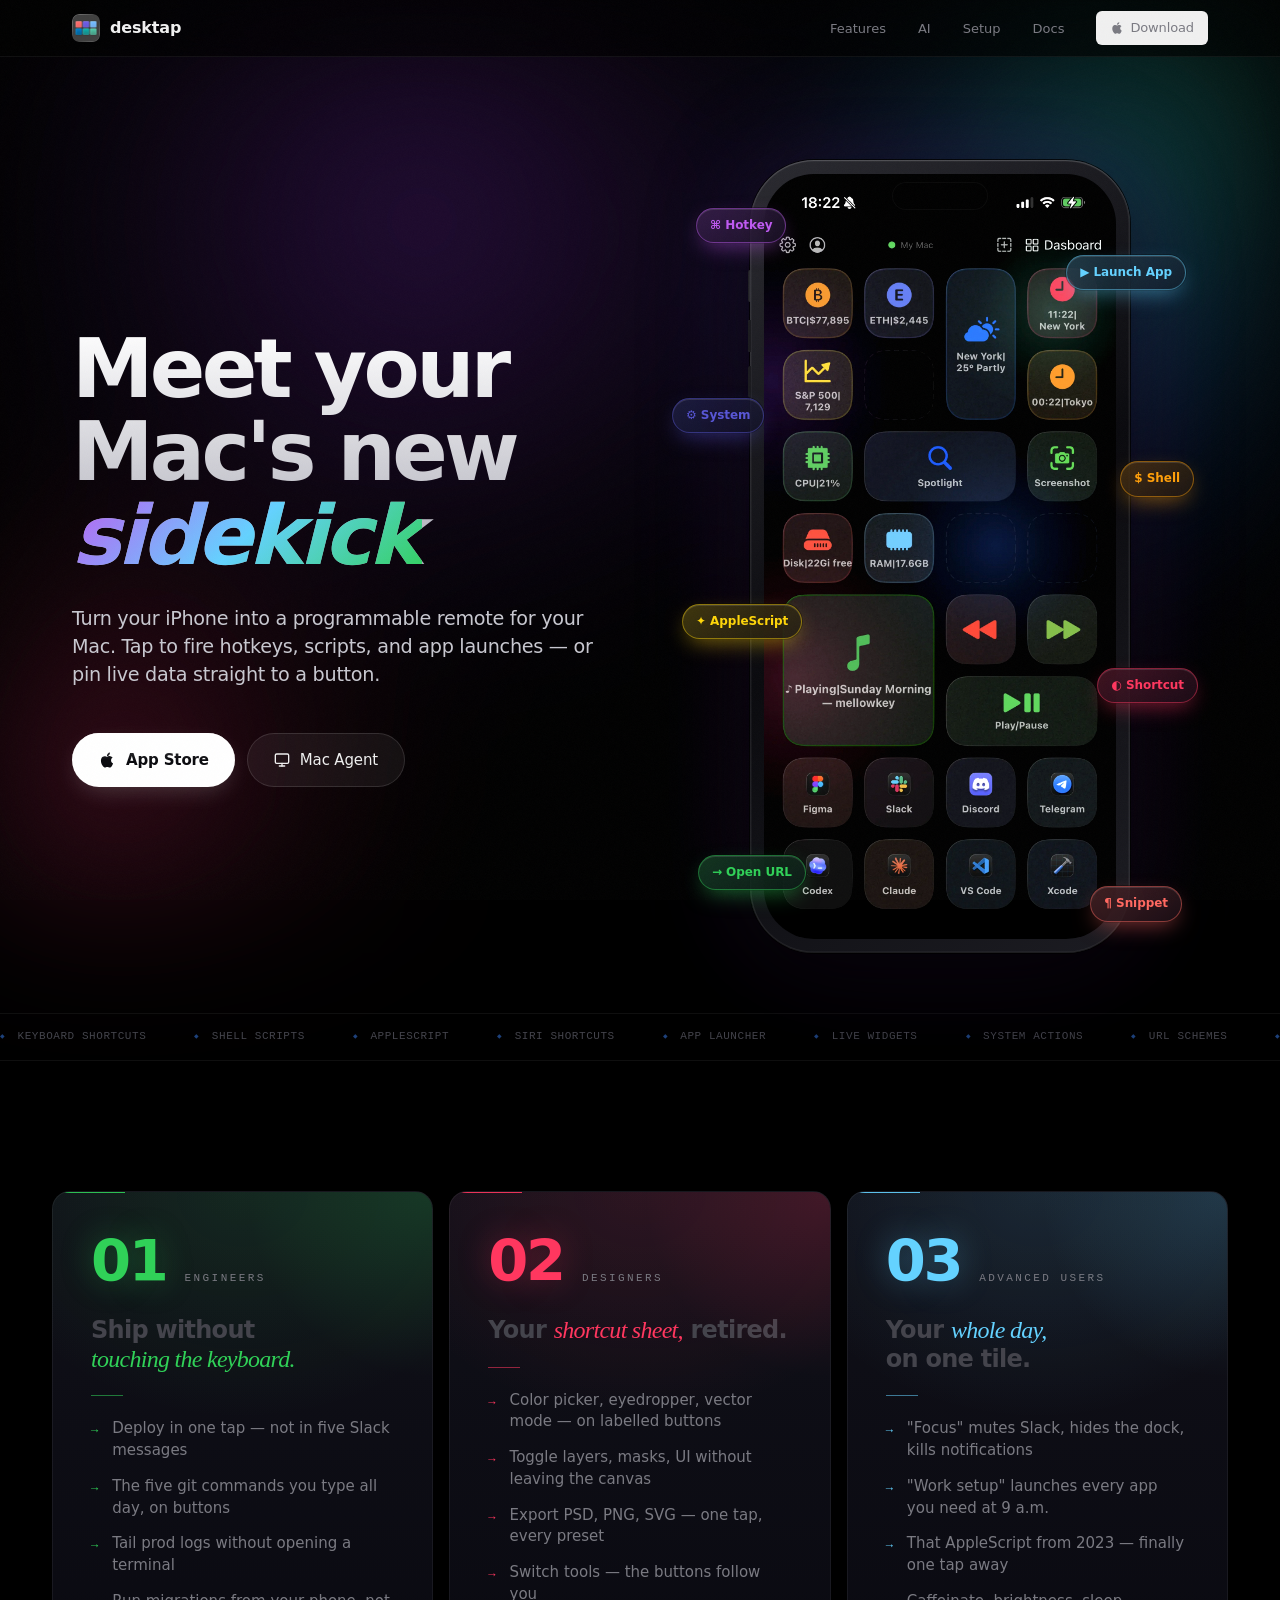
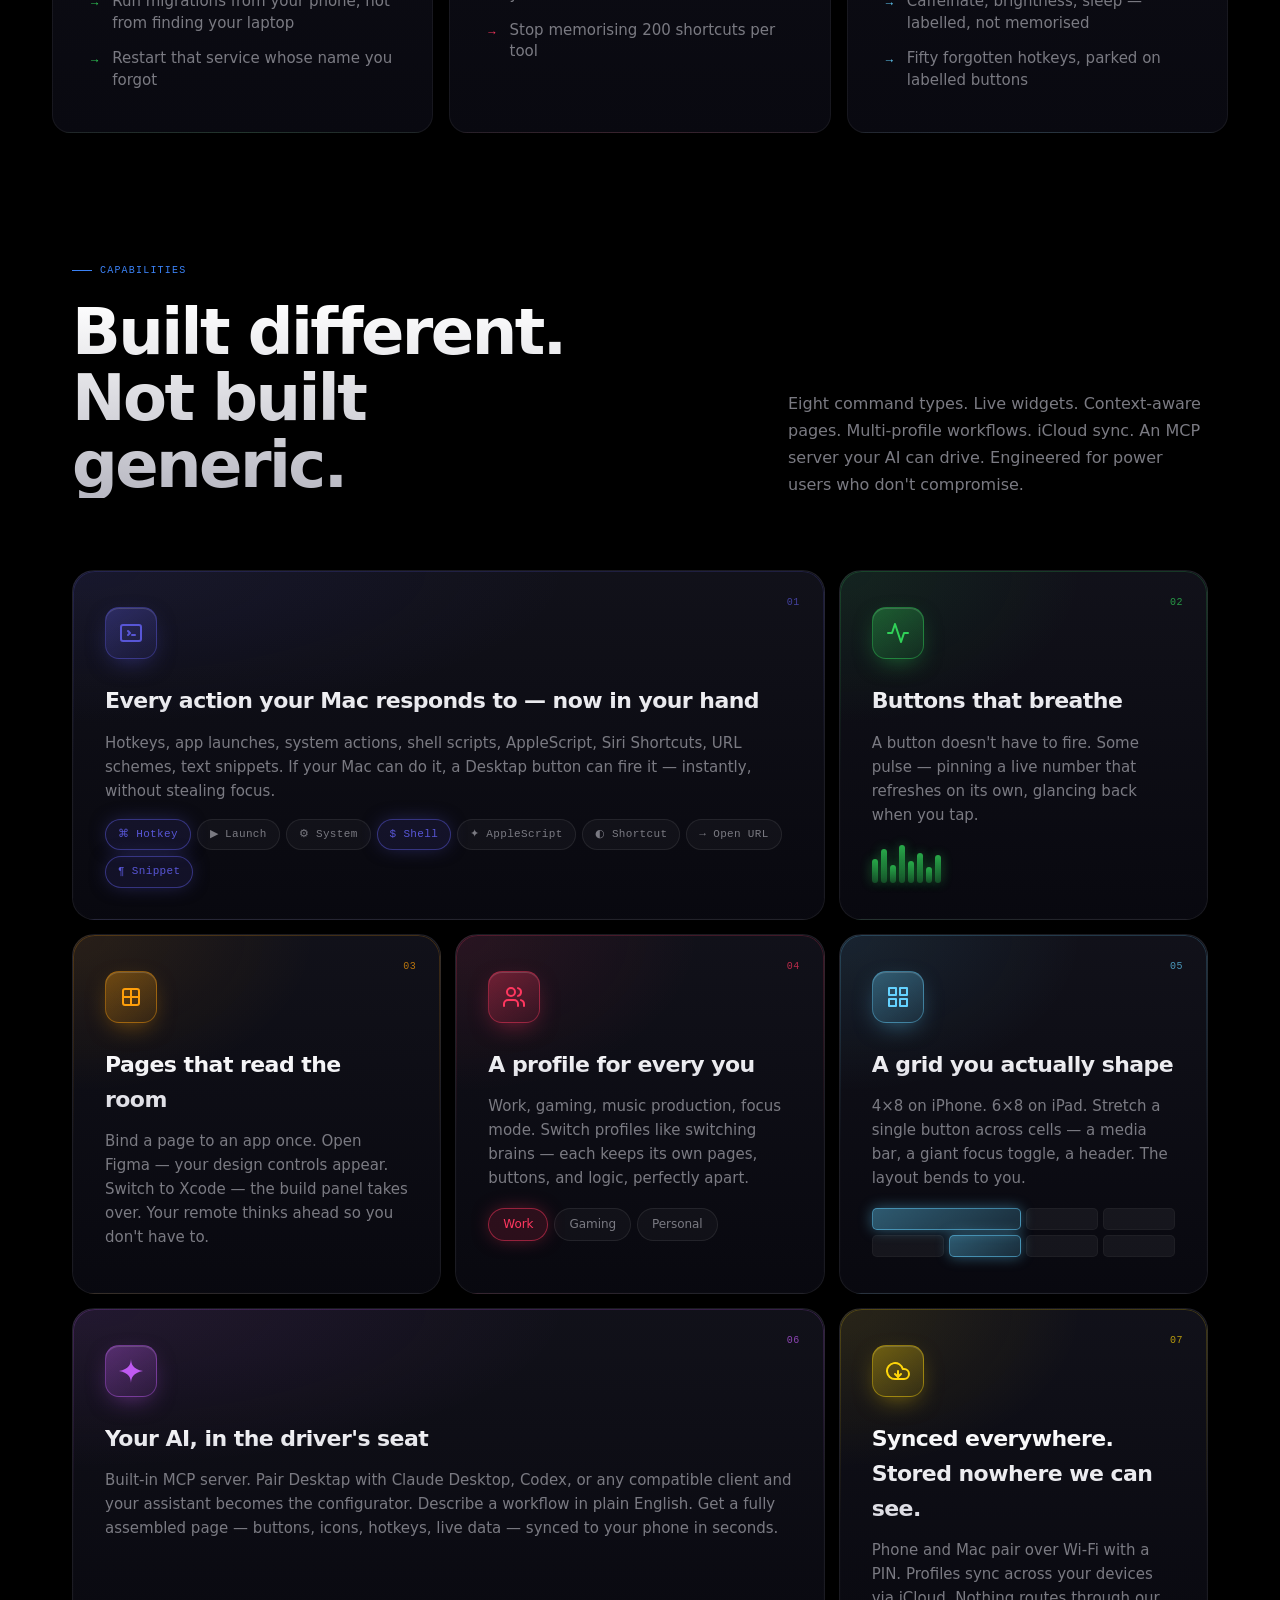
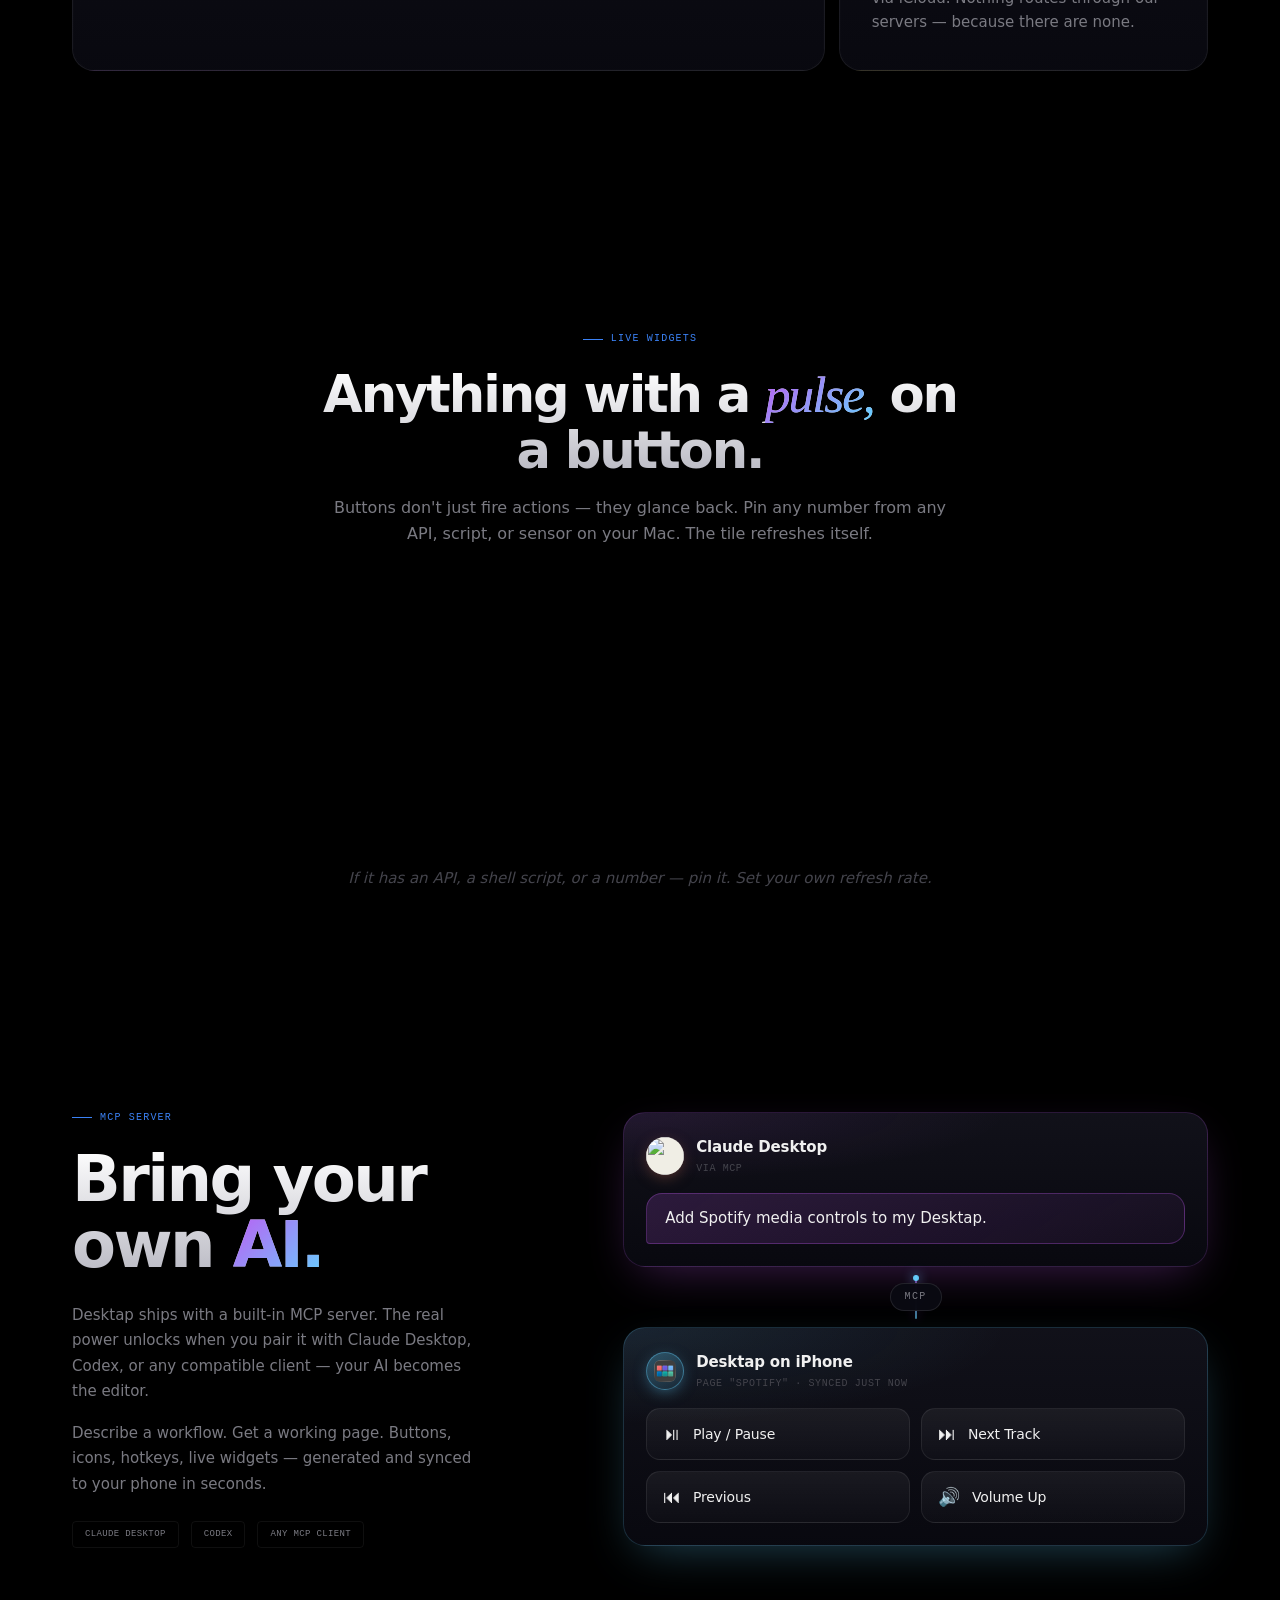
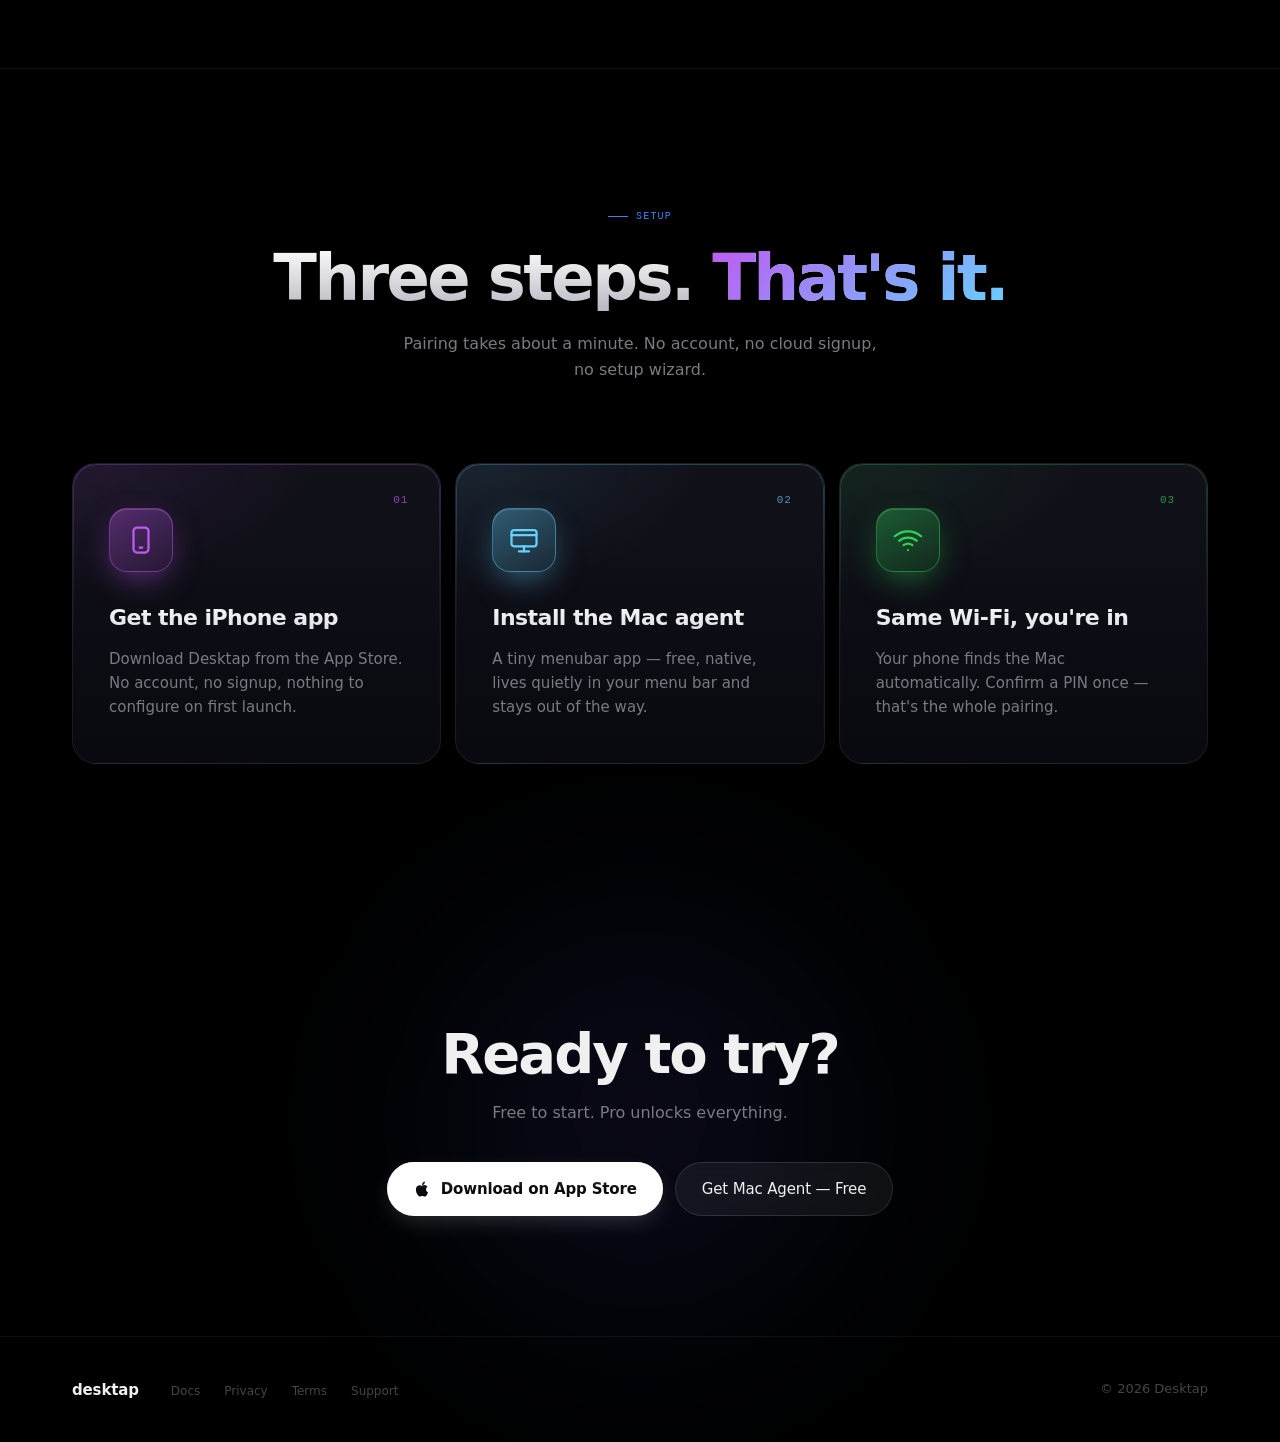
==== commit 62dd8da2: "Add agent" ====
--- a/index.html
+++ b/index.html
@@ -94,7 +94,7 @@
             </svg>
             App Store
           </a>
-          <a href="#" class="btn-secondary">
+          <a href="/download" class="btn-secondary">
             <svg width="16" height="16" viewBox="0 0 24 24" fill="none" stroke="currentColor" stroke-width="2" stroke-linecap="round" stroke-linejoin="round" aria-hidden="true"><rect x="2" y="3" width="20" height="14" rx="2"/><line x1="8" y1="21" x2="16" y2="21"/><line x1="12" y1="17" x2="12" y2="21"/></svg>
             Mac Agent
           </a>
@@ -467,7 +467,7 @@
           </svg>
           Download on App Store
         </a>
-        <a href="#" class="btn-secondary">
+        <a href="/download" class="btn-secondary">
           Get Mac Agent — Free
         </a>
       </div>
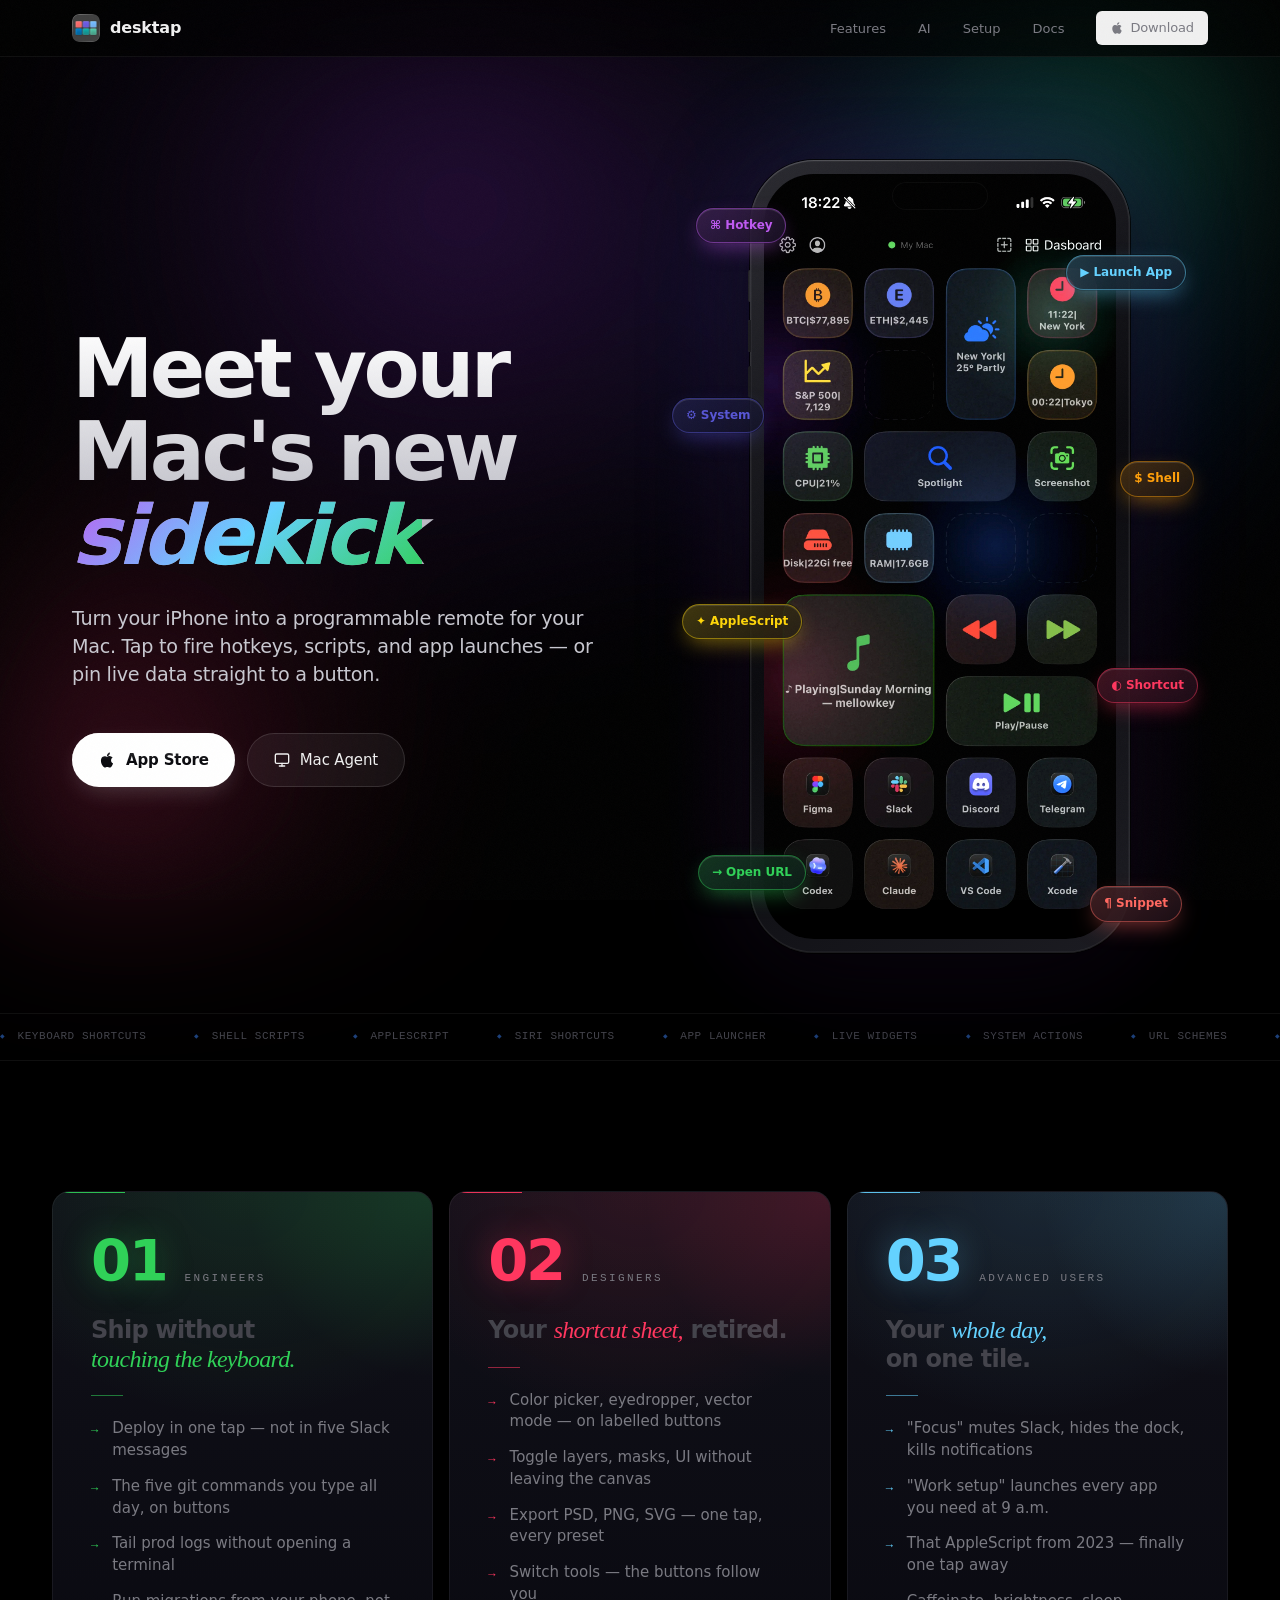
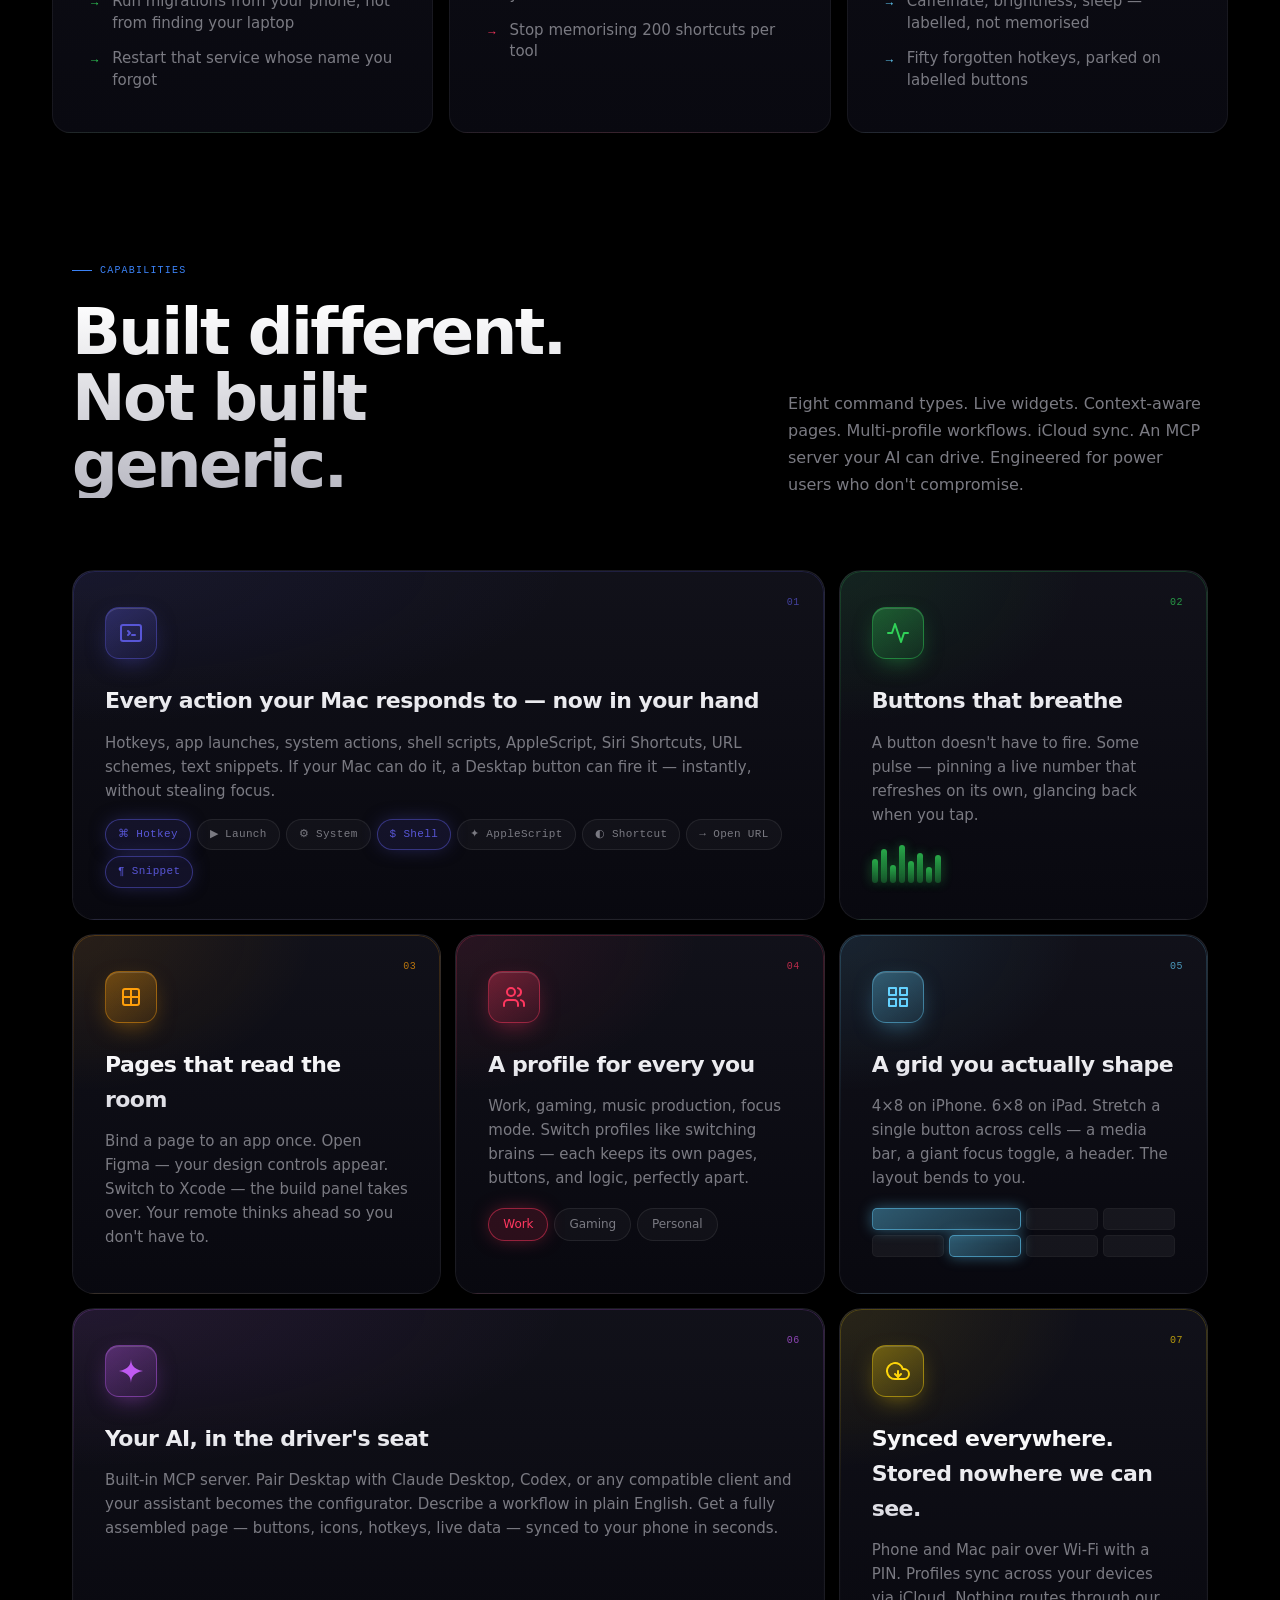
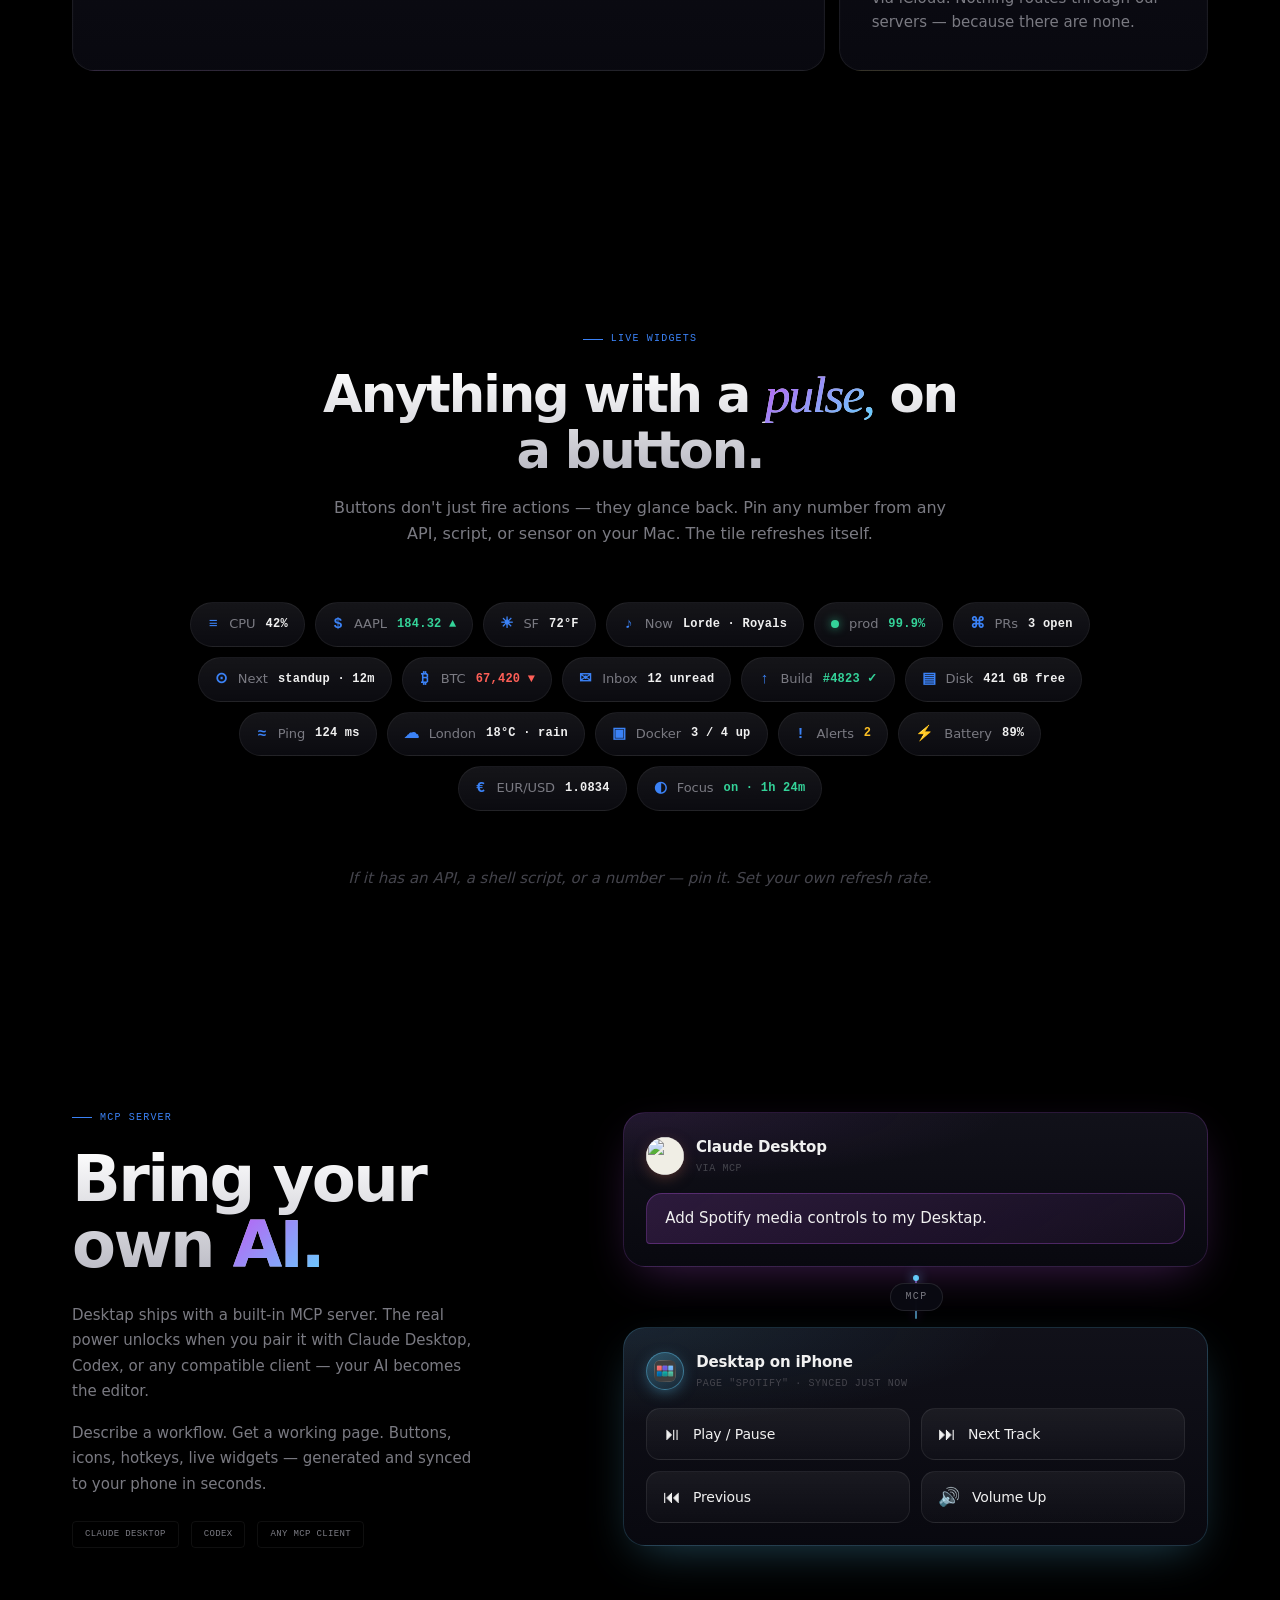
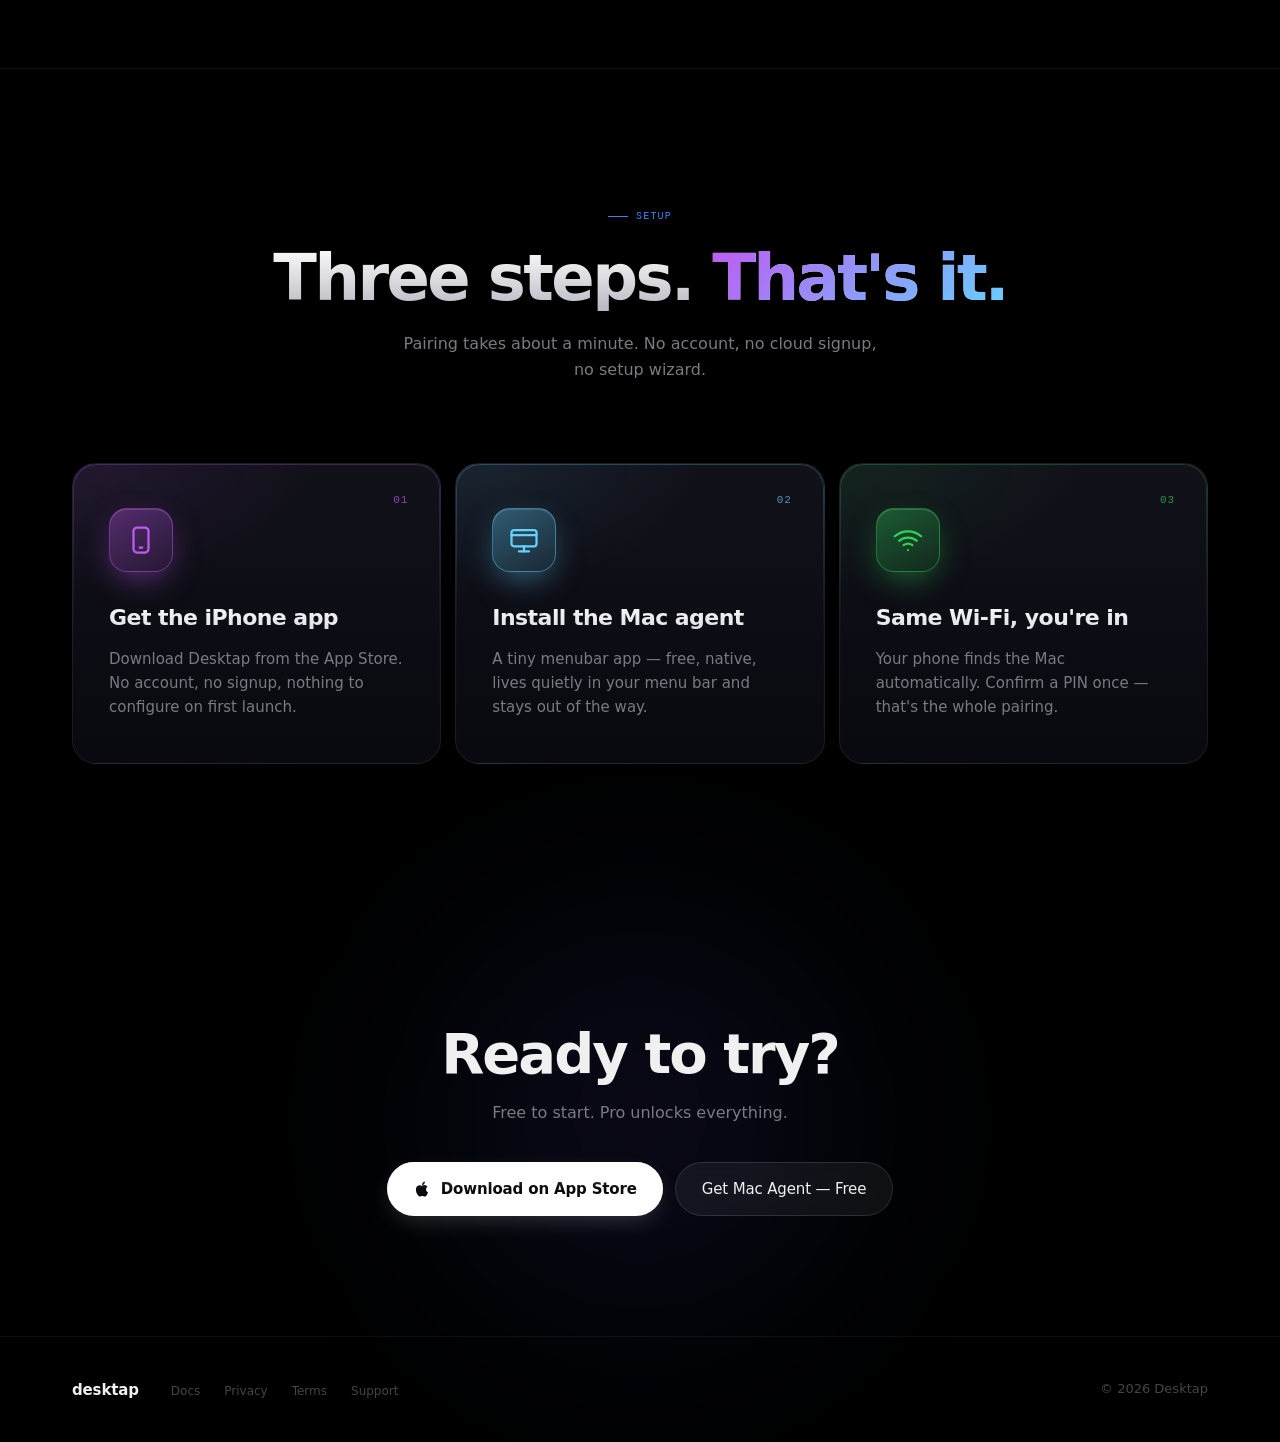
==== commit 1d670bf1: "Add comment about iOS app" ====
--- a/index.html
+++ b/index.html
@@ -88,7 +88,7 @@
         <h1>Meet your Mac's new <span class="accent">sidekick</span></h1>
         <p class="hero-subtitle">Turn your iPhone into a programmable remote for your Mac. Tap to fire hotkeys, scripts, and app launches — or pin live data straight to a button.</p>
         <div class="hero-actions">
-          <a href="#" class="btn-primary">
+          <a href="#" class="btn-primary js-ios-soon">
             <svg width="18" height="18" viewBox="0 0 24 24" fill="currentColor" aria-hidden="true">
               <path d="M18.71 19.5c-.83 1.24-1.71 2.45-3.05 2.47-1.34.03-1.77-.79-3.29-.79-1.53 0-2 .77-3.27.82-1.31.05-2.3-1.32-3.14-2.53C4.25 17 2.94 12.45 4.7 9.39c.87-1.52 2.43-2.48 4.12-2.51 1.28-.02 2.5.87 3.29.87.78 0 2.26-1.07 3.8-.91.65.03 2.47.26 3.64 1.98-.09.06-2.17 1.28-2.15 3.81.03 3.02 2.65 4.03 2.68 4.04-.03.07-.42 1.44-1.38 2.83M13 3.5c.73-.83 1.94-1.46 2.94-1.5.13 1.17-.34 2.35-1.04 3.19-.69.85-1.83 1.51-2.95 1.42-.15-1.15.41-2.35 1.05-3.11z"/>
             </svg>
@@ -461,7 +461,7 @@
       <h2>Ready to try?</h2>
       <p>Free to start. Pro unlocks everything.</p>
       <div class="cta-actions">
-        <a href="#" class="btn-primary">
+        <a href="#" class="btn-primary js-ios-soon">
           <svg width="18" height="18" viewBox="0 0 24 24" fill="currentColor" aria-hidden="true">
             <path d="M18.71 19.5c-.83 1.24-1.71 2.45-3.05 2.47-1.34.03-1.77-.79-3.29-.79-1.53 0-2 .77-3.27.82-1.31.05-2.3-1.32-3.14-2.53C4.25 17 2.94 12.45 4.7 9.39c.87-1.52 2.43-2.48 4.12-2.51 1.28-.02 2.5.87 3.29.87.78 0 2.26-1.07 3.8-.91.65.03 2.47.26 3.64 1.98-.09.06-2.17 1.28-2.15 3.81.03 3.02 2.65 4.03 2.68 4.04-.03.07-.42 1.44-1.38 2.83M13 3.5c.73-.83 1.94-1.46 2.94-1.5.13 1.17-.34 2.35-1.04 3.19-.69.85-1.83 1.51-2.95 1.42-.15-1.15.41-2.35 1.05-3.11z"/>
           </svg>
@@ -489,6 +489,66 @@
       <div class="footer-right">&copy; 2026 Desktap</div>
     </div>
   </footer>
+
+  <!-- iOS "coming soon" modal -->
+  <style>
+    .modal-overlay {
+      position: fixed; inset: 0; z-index: 100;
+      display: flex; align-items: center; justify-content: center; padding: 1.5rem;
+      background: rgba(0, 0, 0, 0.7); backdrop-filter: blur(8px);
+    }
+    .modal-overlay[hidden] { display: none; }
+    .modal {
+      position: relative; max-width: 26rem; width: 100%; padding: 2.25rem 2rem; text-align: center;
+      background: var(--bg-card); border: 1px solid var(--border); border-radius: 18px;
+      box-shadow: 0 24px 64px -16px rgba(0, 0, 0, 0.8);
+    }
+    .modal h2 { margin: 0 0 0.6rem; color: var(--text-primary); }
+    .modal p { margin: 0 0 1.5rem; color: var(--text-secondary); }
+    .modal-close {
+      position: absolute; top: 0.6rem; right: 0.85rem;
+      background: none; border: none; color: var(--text-tertiary);
+      font-size: 1.7rem; line-height: 1; cursor: pointer;
+    }
+    .modal-close:hover { color: var(--text-primary); }
+  </style>
+  <div class="modal-overlay" id="ios-modal" hidden>
+    <div class="modal" role="dialog" aria-modal="true" aria-labelledby="ios-modal-title">
+      <button class="modal-close" type="button" aria-label="Close">&times;</button>
+      <h2 id="ios-modal-title">iOS app — coming soon</h2>
+      <p>The iPhone &amp; iPad remote is still in development. Meanwhile, the Mac agent is ready to download.</p>
+      <a class="btn-primary" href="/download">
+        <svg width="16" height="16" viewBox="0 0 24 24" fill="none" stroke="currentColor" stroke-width="2" stroke-linecap="round" stroke-linejoin="round" aria-hidden="true"><rect x="2" y="3" width="20" height="14" rx="2"/><line x1="8" y1="21" x2="16" y2="21"/><line x1="12" y1="17" x2="12" y2="21"/></svg>
+        Get Mac Agent
+      </a>
+    </div>
+  </div>
+  <script>
+    // iOS "coming soon" modal. Bound before the global smooth-scroll handler
+    // below, so stopImmediatePropagation keeps these href="#" buttons from
+    // also triggering a scroll.
+    (function () {
+      const modal = document.getElementById('ios-modal');
+      if (!modal) return;
+      const open = (e) => {
+        e.preventDefault();
+        e.stopImmediatePropagation();
+        modal.hidden = false;
+        document.body.style.overflow = 'hidden';
+      };
+      const close = () => {
+        modal.hidden = true;
+        document.body.style.overflow = '';
+      };
+      document.querySelectorAll('.js-ios-soon').forEach((b) => b.addEventListener('click', open));
+      modal.addEventListener('click', (e) => {
+        if (e.target === modal || e.target.closest('.modal-close')) close();
+      });
+      document.addEventListener('keydown', (e) => {
+        if (e.key === 'Escape' && !modal.hidden) close();
+      });
+    })();
+  </script>
 
   <script>
     // ── Cosmos Background ──
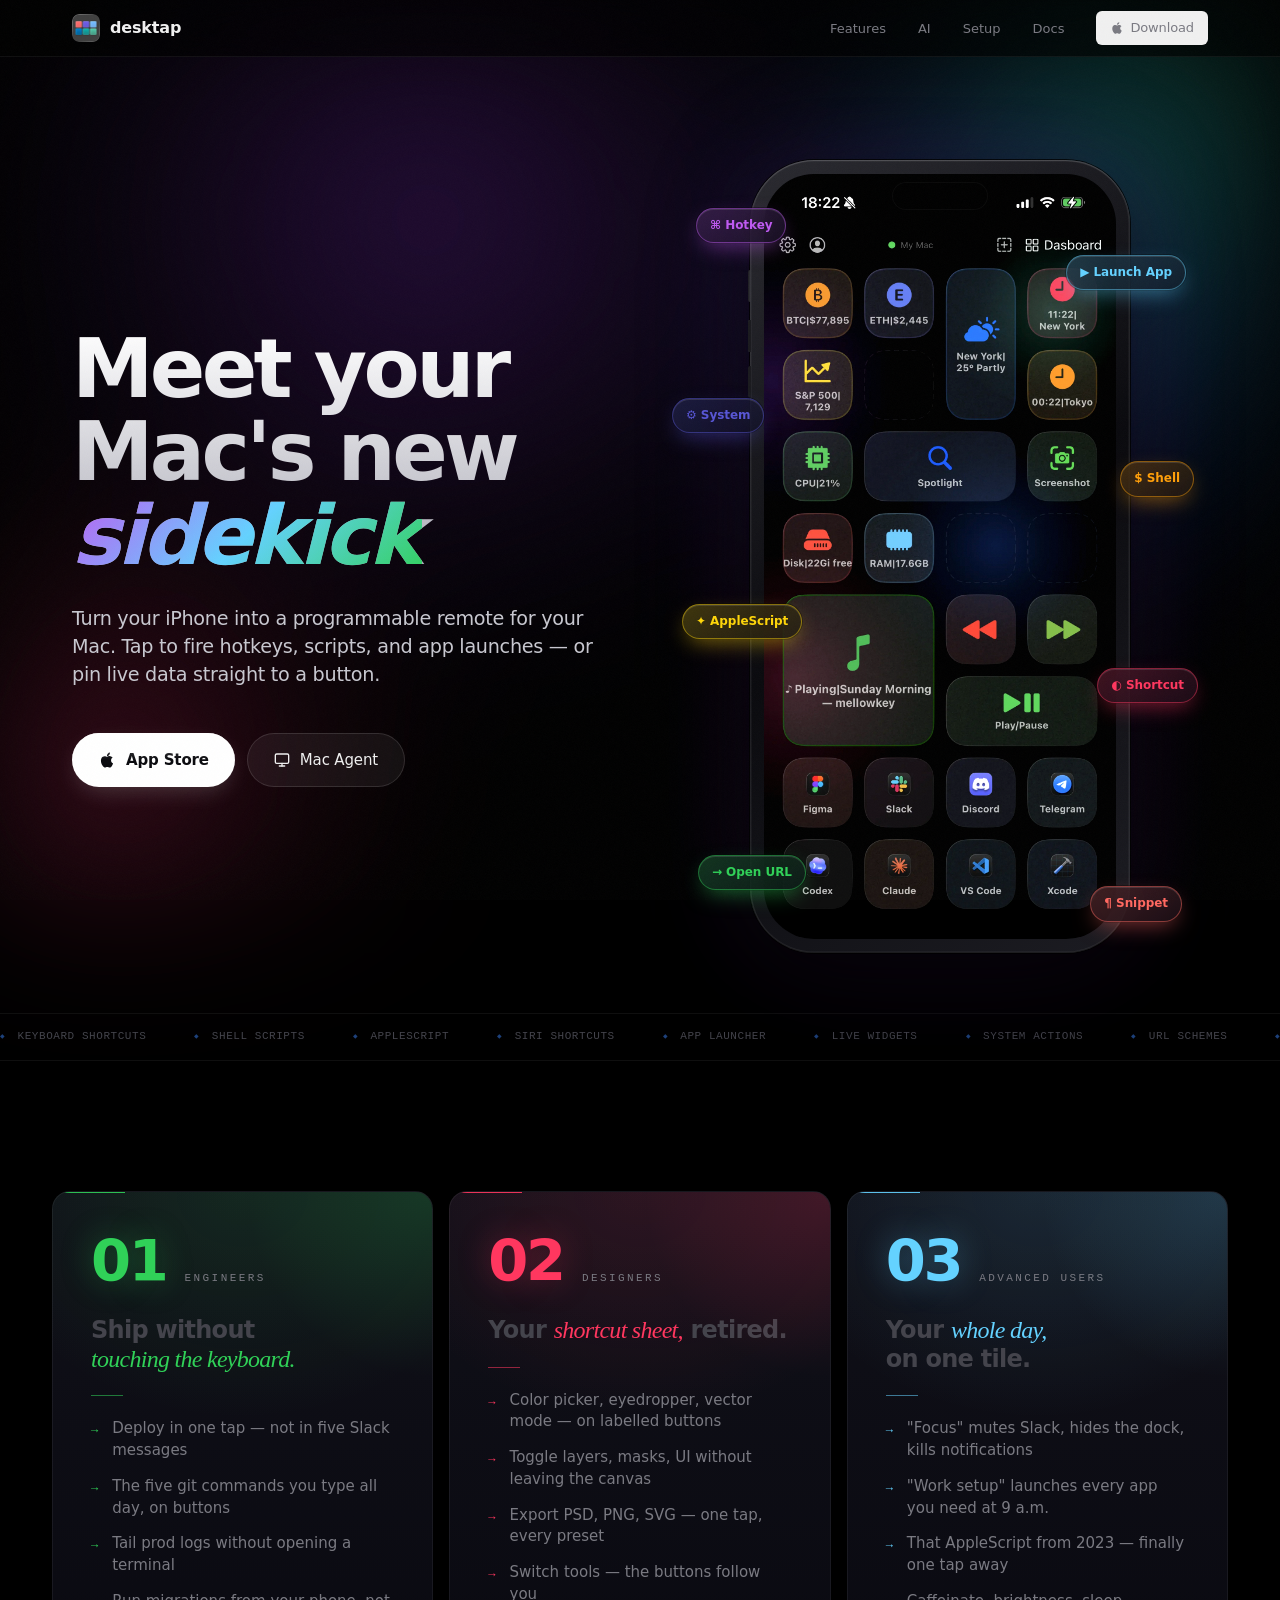
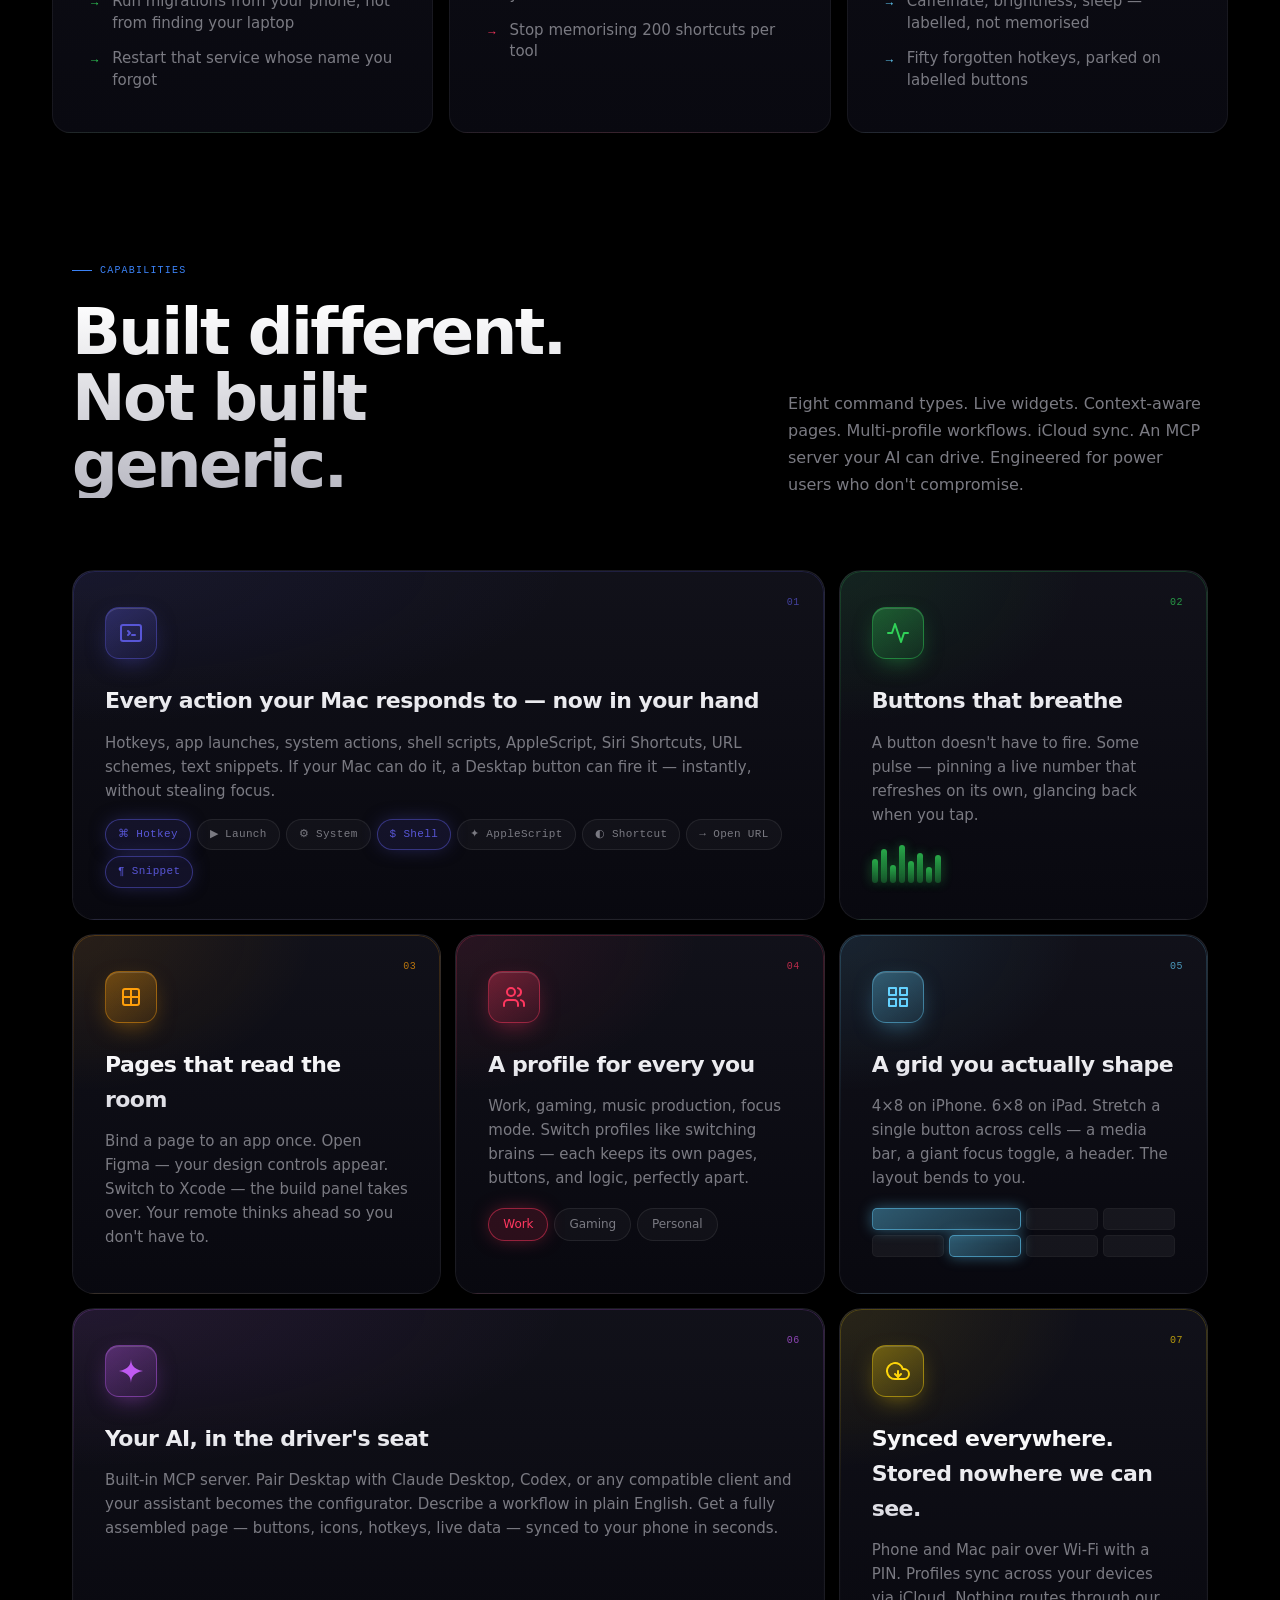
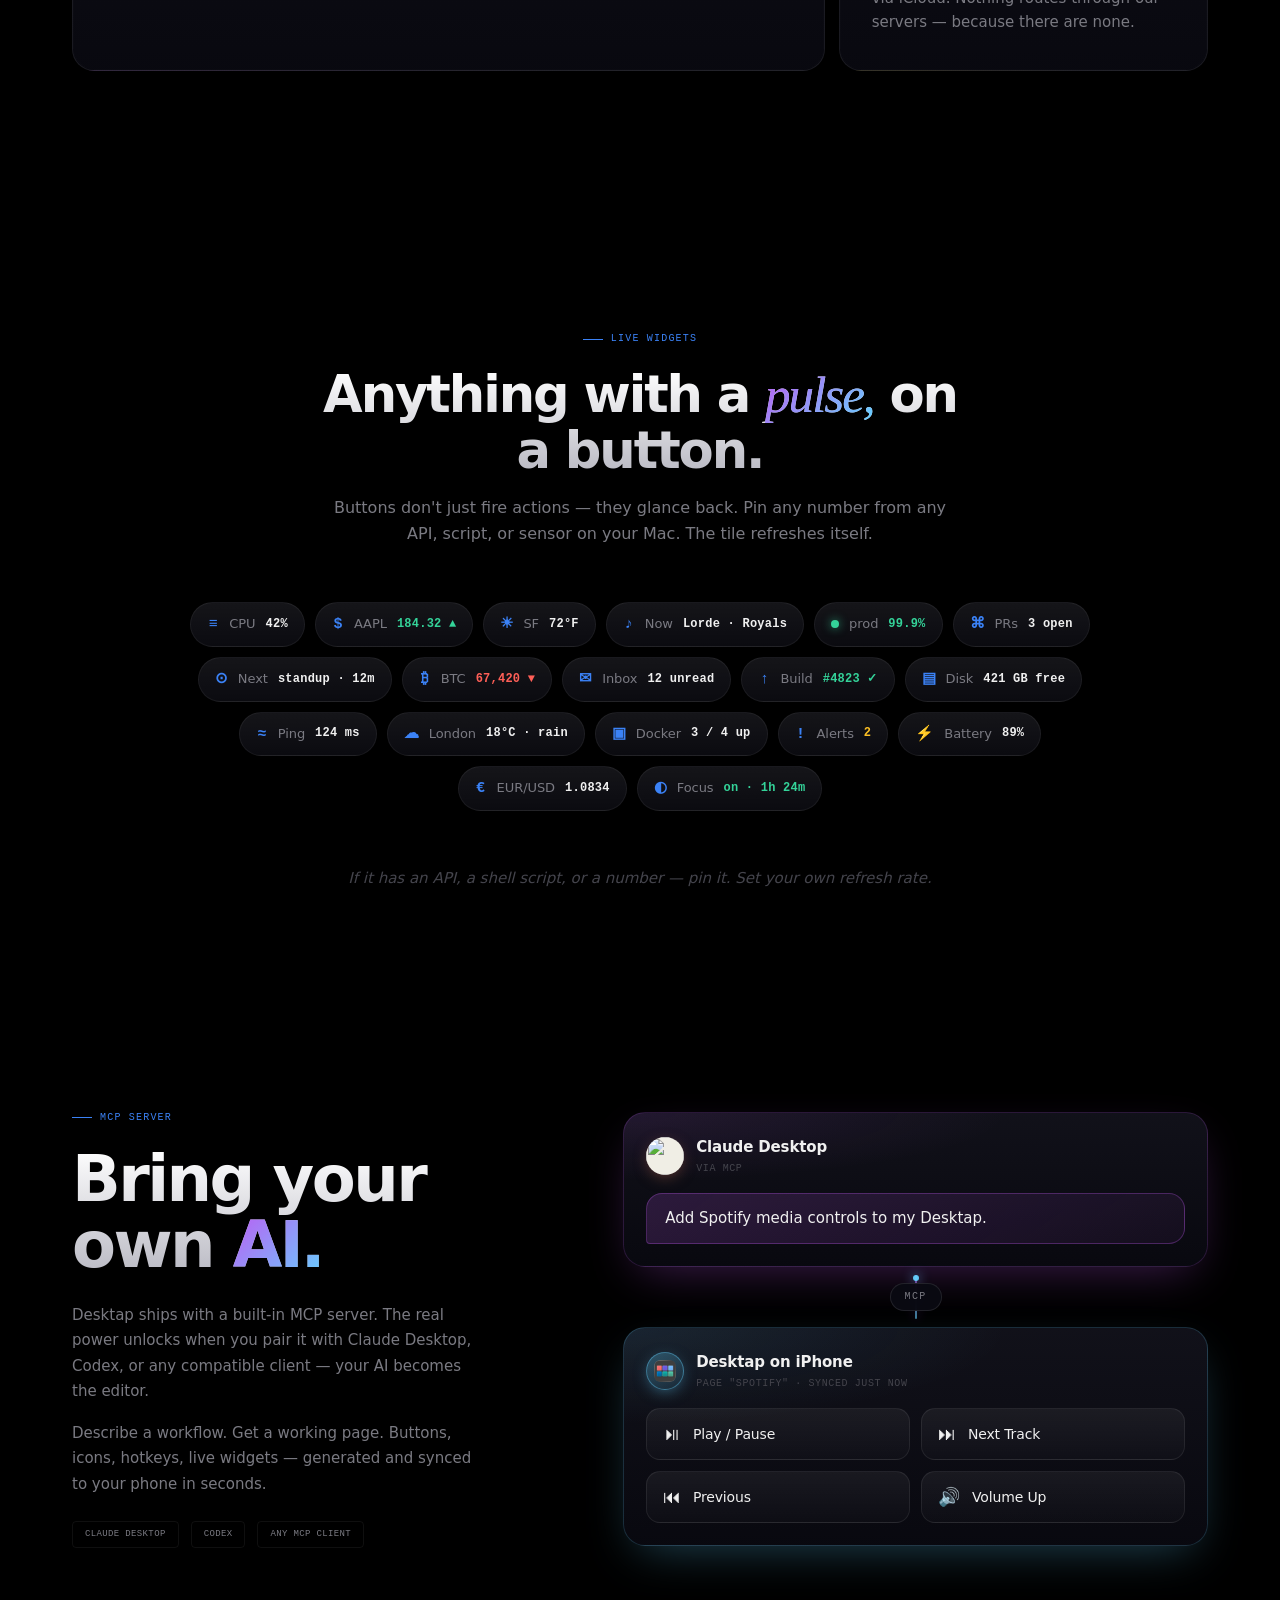
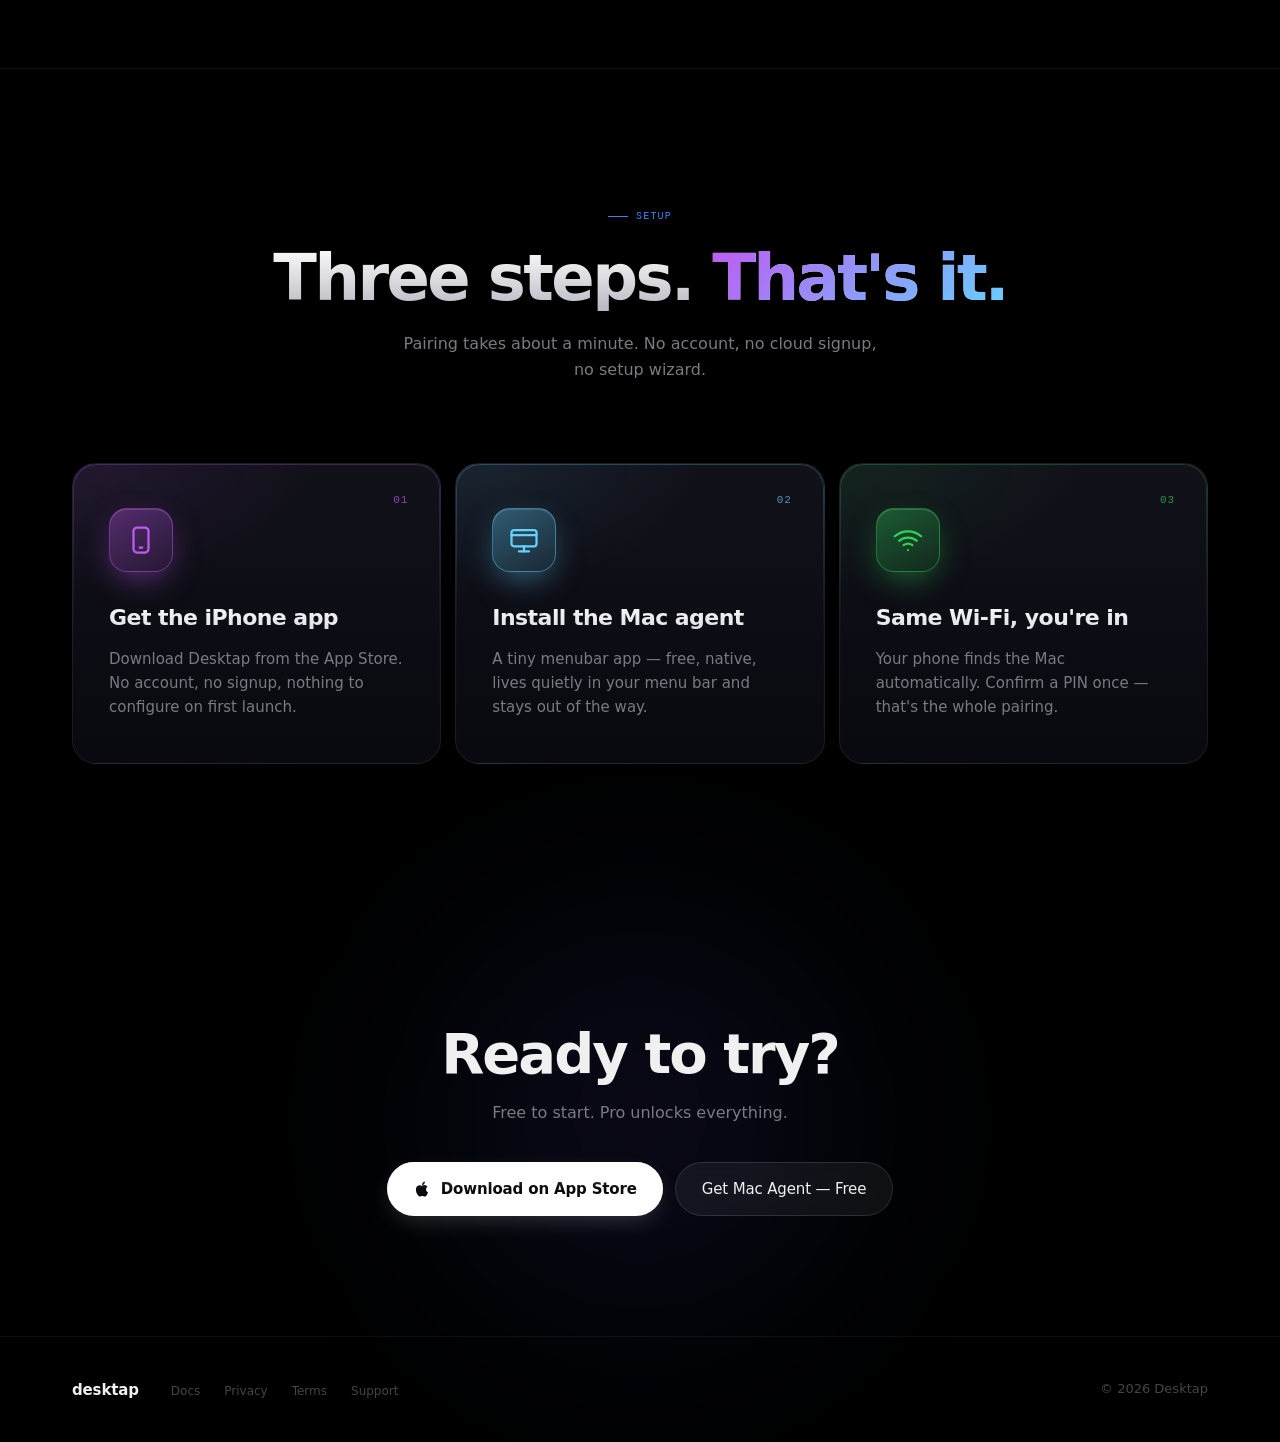
==== commit 4b77f512: "Fixes" ====
--- a/index.html
+++ b/index.html
@@ -4,7 +4,7 @@
   <meta charset="UTF-8">
   <meta name="viewport" content="width=device-width, initial-scale=1.0">
   <title>Desktap — Your Mac's New Sidekick</title>
-  <meta name="description" content="Turn your iPhone or iPad into a programmable command center for your Mac. Native Swift, glass UI, AI-powered setup.">
+  <meta name="description" content="Turn your iPhone or iPad into a programmable command center for your Mac. AI-powered setup.">
   <link rel="canonical" href="https://desktap.app/">
 
   <!-- Open Graph -->
@@ -12,13 +12,13 @@
   <meta property="og:site_name" content="Desktap">
   <meta property="og:url" content="https://desktap.app/">
   <meta property="og:title" content="Desktap — Your Mac's New Sidekick">
-  <meta property="og:description" content="Turn your iPhone or iPad into a programmable command center for your Mac. Native Swift, glass UI, AI-powered setup.">
+  <meta property="og:description" content="Turn your iPhone or iPad into a programmable command center for your Mac. AI-powered setup.">
   <meta property="og:image" content="https://desktap.app/assets/og-image.jpg">
 
   <!-- Twitter -->
   <meta name="twitter:card" content="summary_large_image">
   <meta name="twitter:title" content="Desktap — Your Mac's New Sidekick">
-  <meta name="twitter:description" content="Turn your iPhone or iPad into a programmable command center for your Mac. Native Swift, glass UI, AI-powered setup.">
+  <meta name="twitter:description" content="Turn your iPhone or iPad into a programmable command center for your Mac. AI-powered setup.">
   <meta name="twitter:image" content="https://desktap.app/assets/og-image.jpg">
 
   <link rel="icon" type="image/png" sizes="32x32" href="assets/favicon-32.png">
@@ -37,7 +37,7 @@
     "name": "Desktap",
     "applicationCategory": "ProductivityApplication",
     "operatingSystem": "iOS, iPadOS, macOS",
-    "description": "Turn your iPhone or iPad into a programmable command center for your Mac. Native Swift, glass UI, MCP integration.",
+    "description": "Turn your iPhone or iPad into a programmable command center for your Mac. MCP integration.",
     "url": "https://desktap.app/",
     "image": "https://desktap.app/assets/og-image.jpg",
     "offers": {
--- a/assets/style.css
+++ b/assets/style.css
@@ -31,6 +31,7 @@
 html {
   scroll-behavior: smooth;
   -webkit-font-smoothing: antialiased;
+  overflow-x: hidden;
 }
 
 body {
@@ -299,7 +300,7 @@
 
 .phone-frame {
   position: relative;
-  width: 380px;
+  width: min(380px, 80vw);
   padding: 14px 14px;
   border-radius: 64px;
   background: linear-gradient(145deg, #2a2a30 0%, #0a0a0e 50%, #1c1c22 100%);
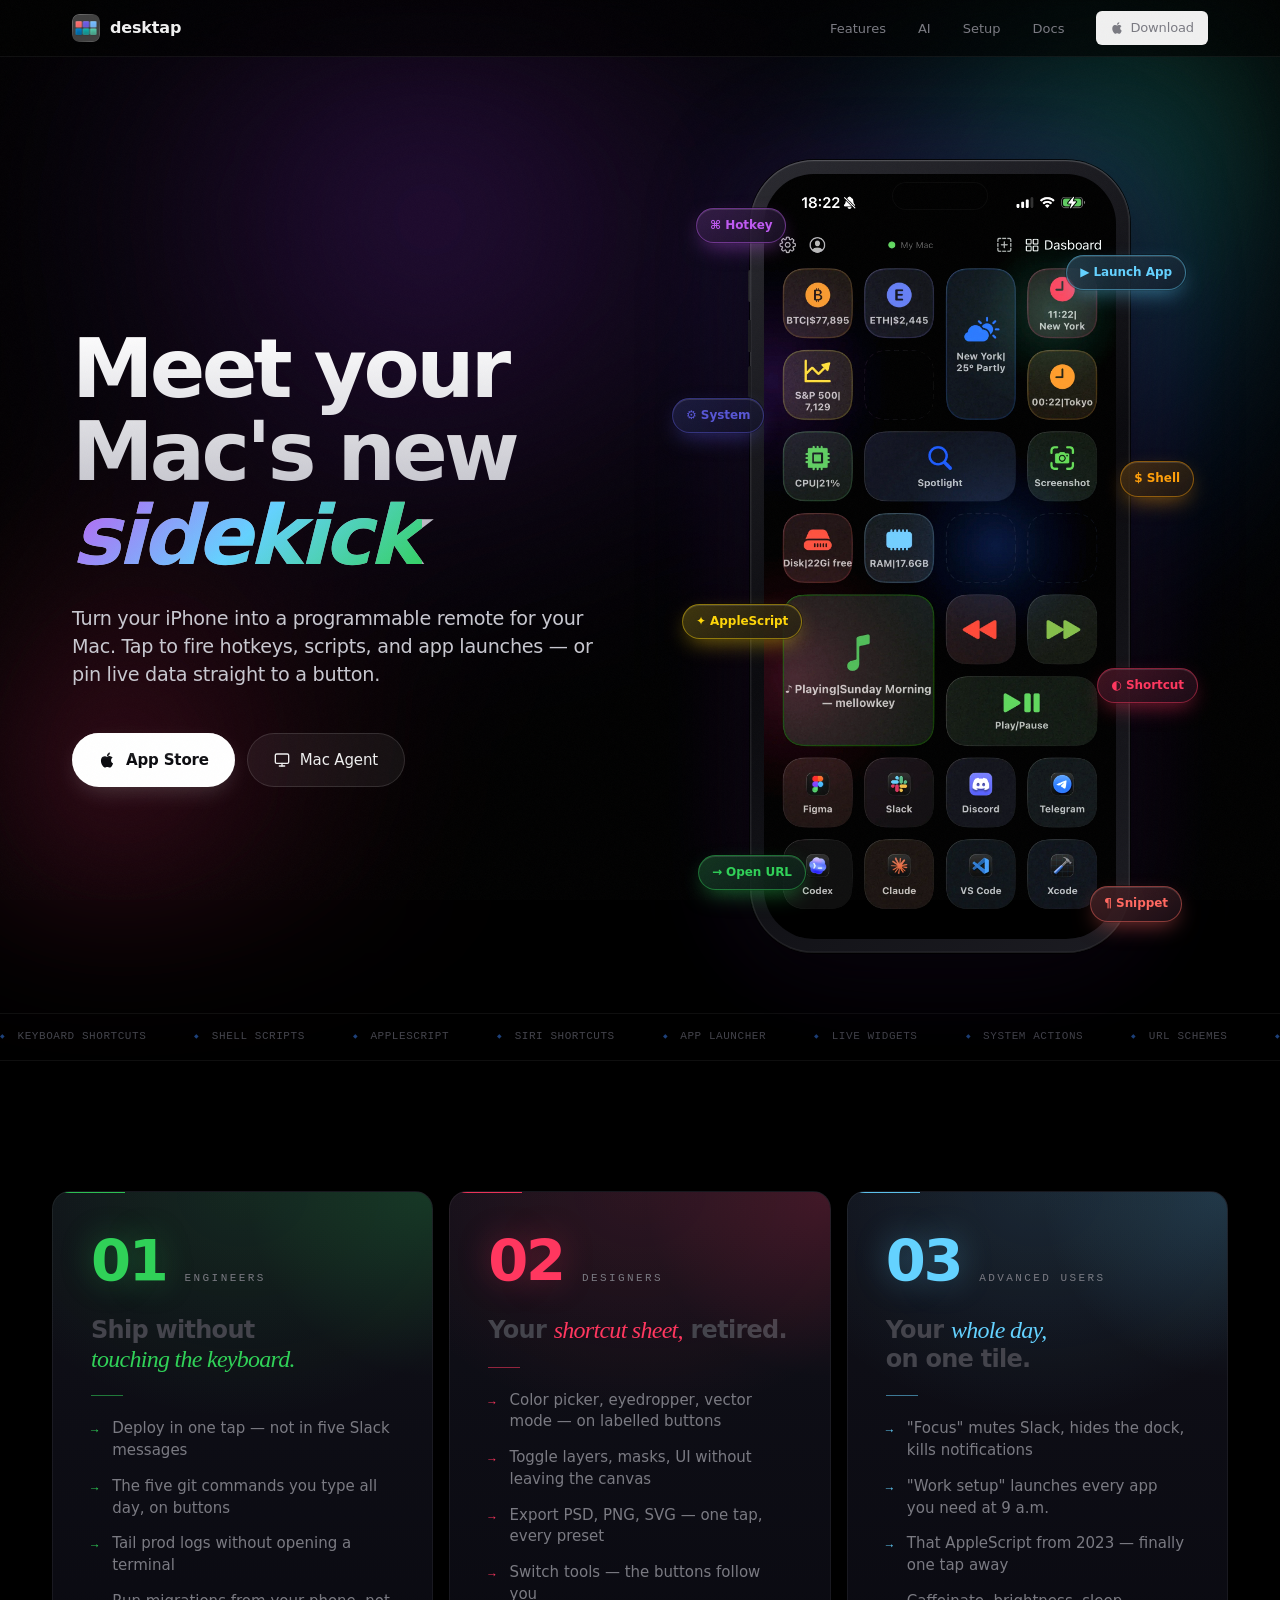
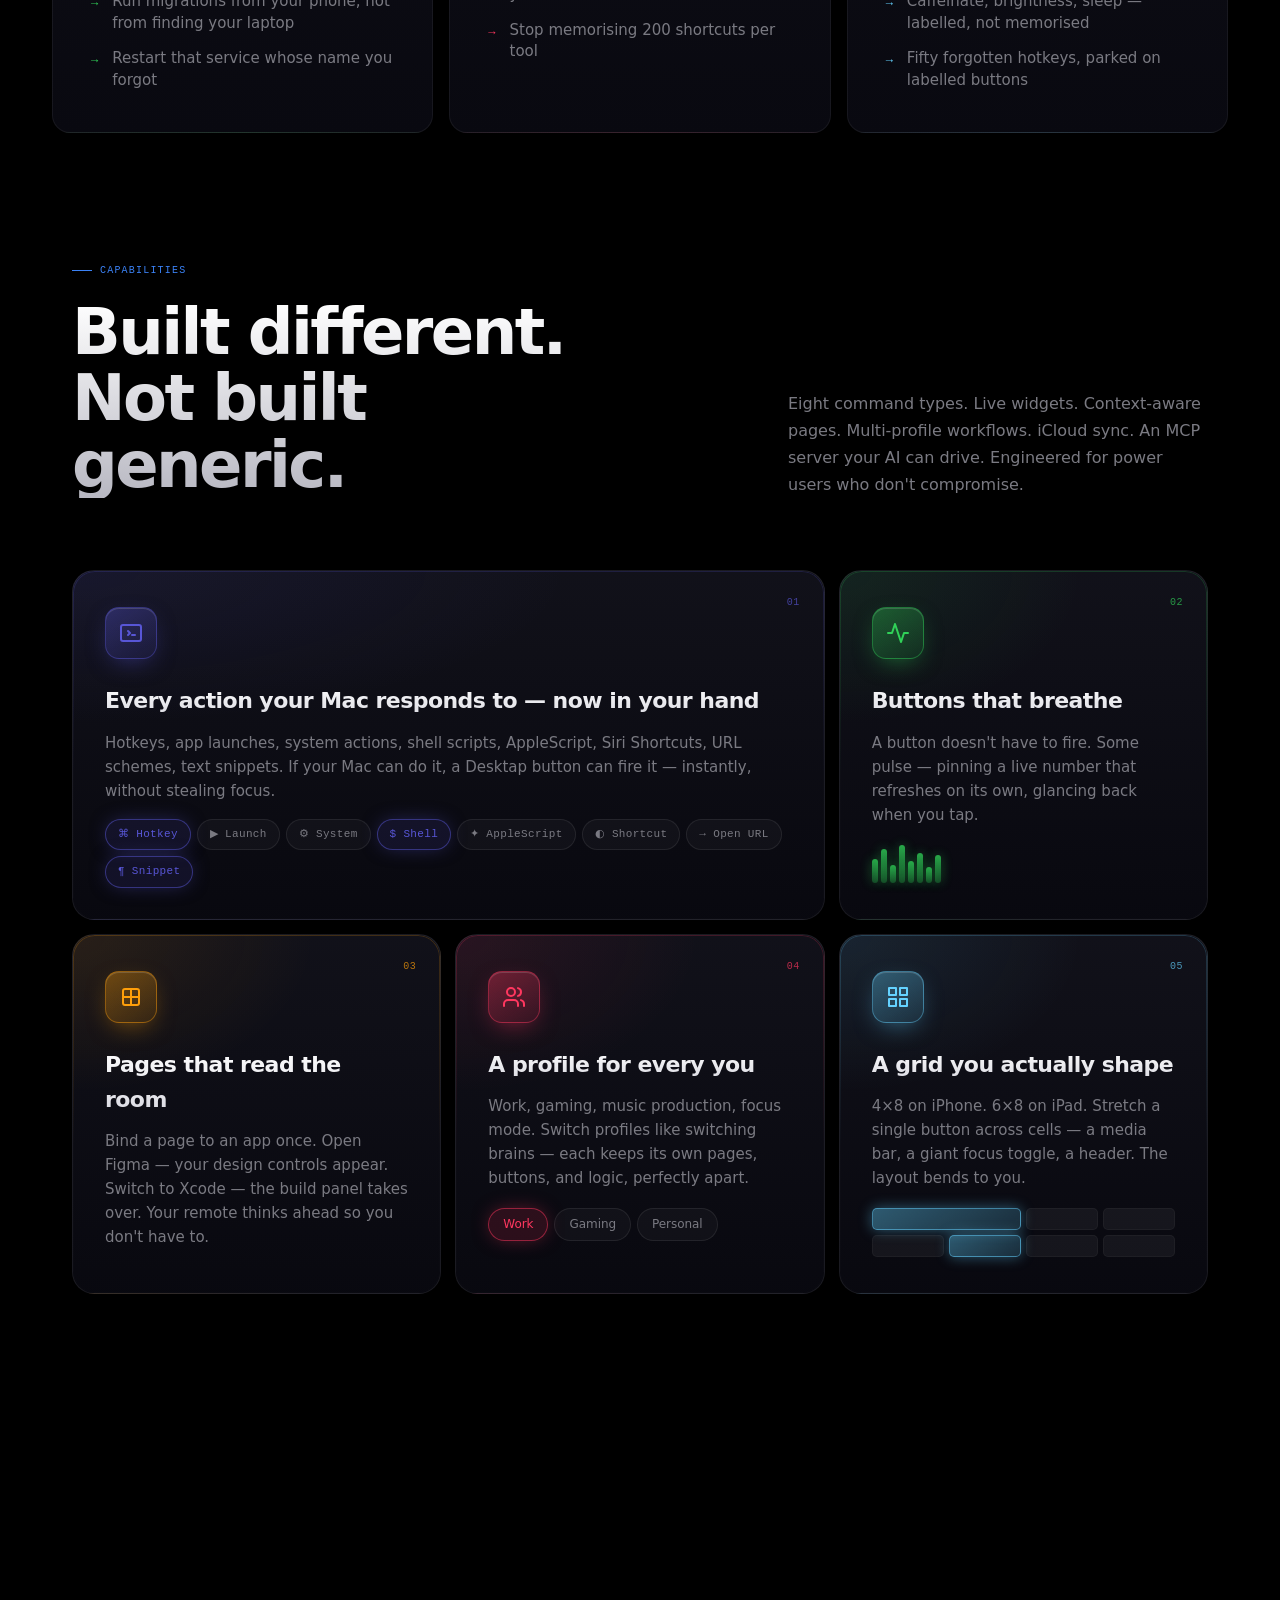
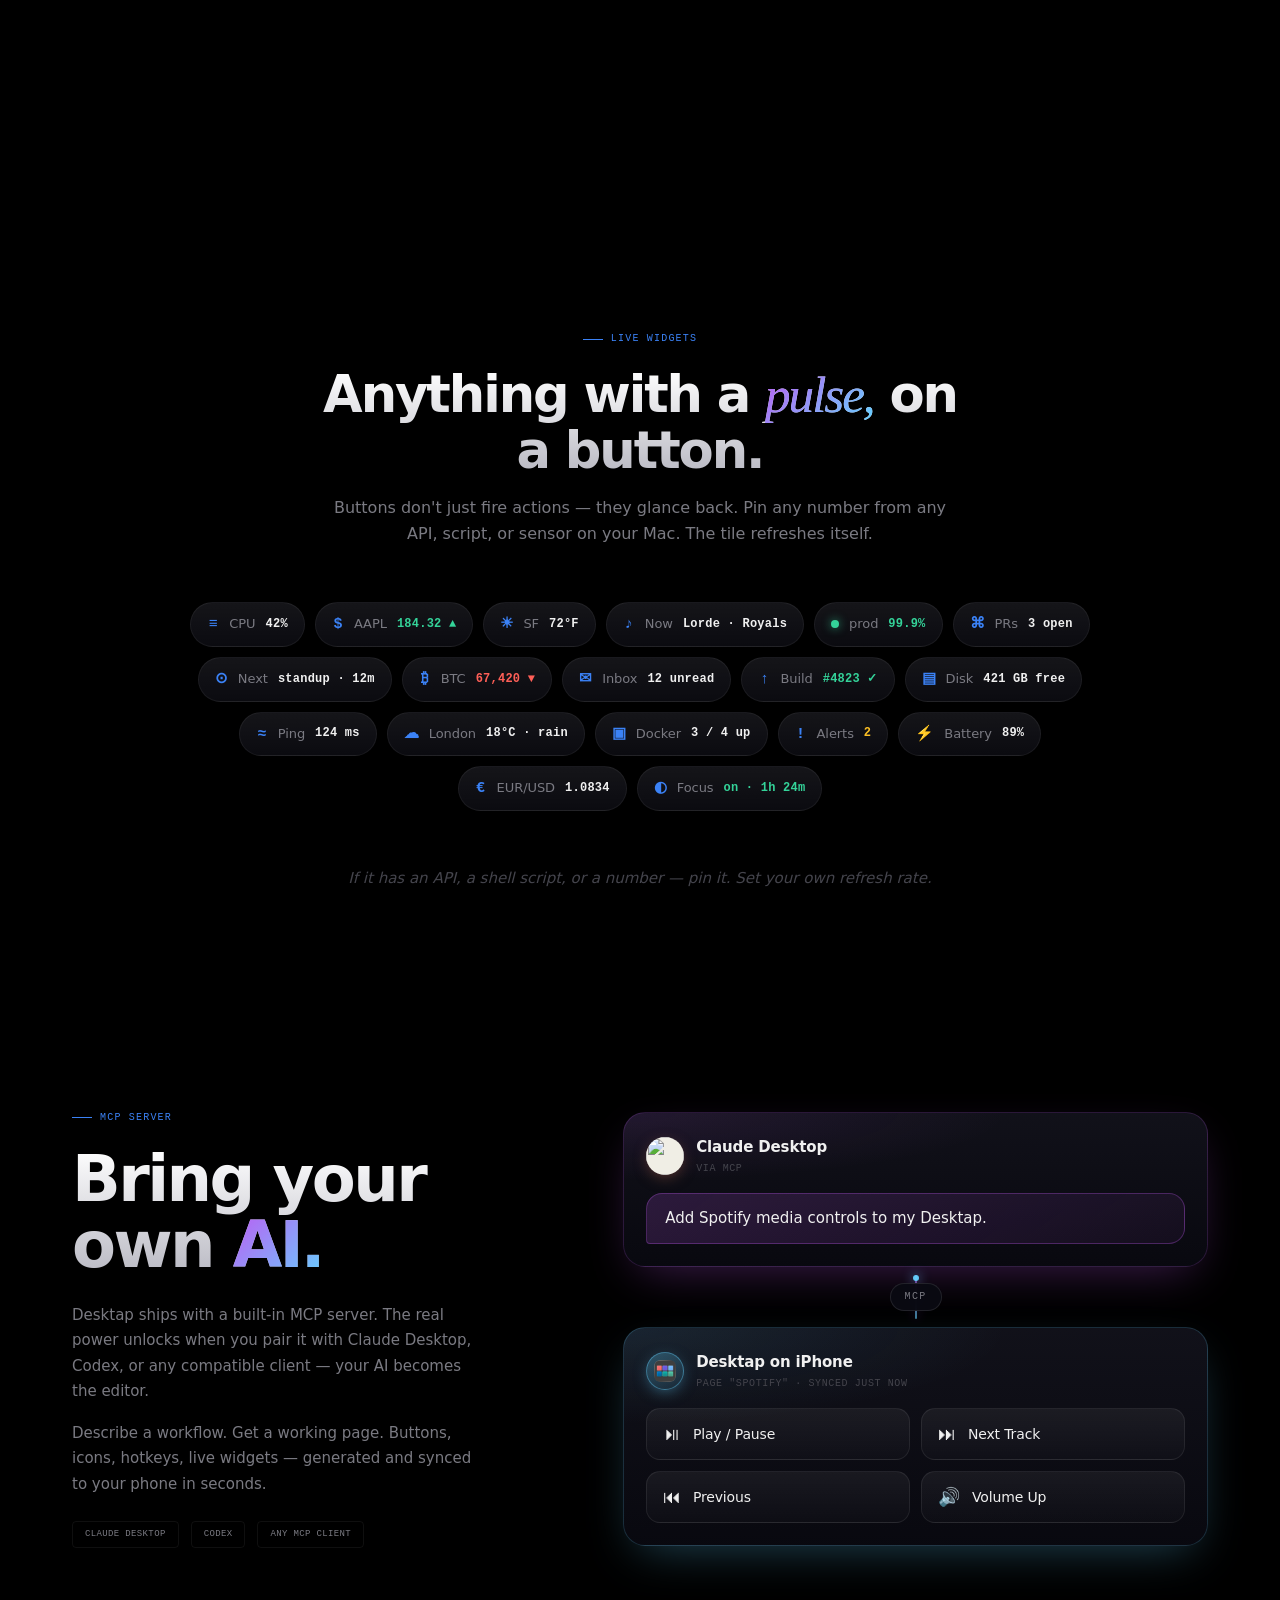
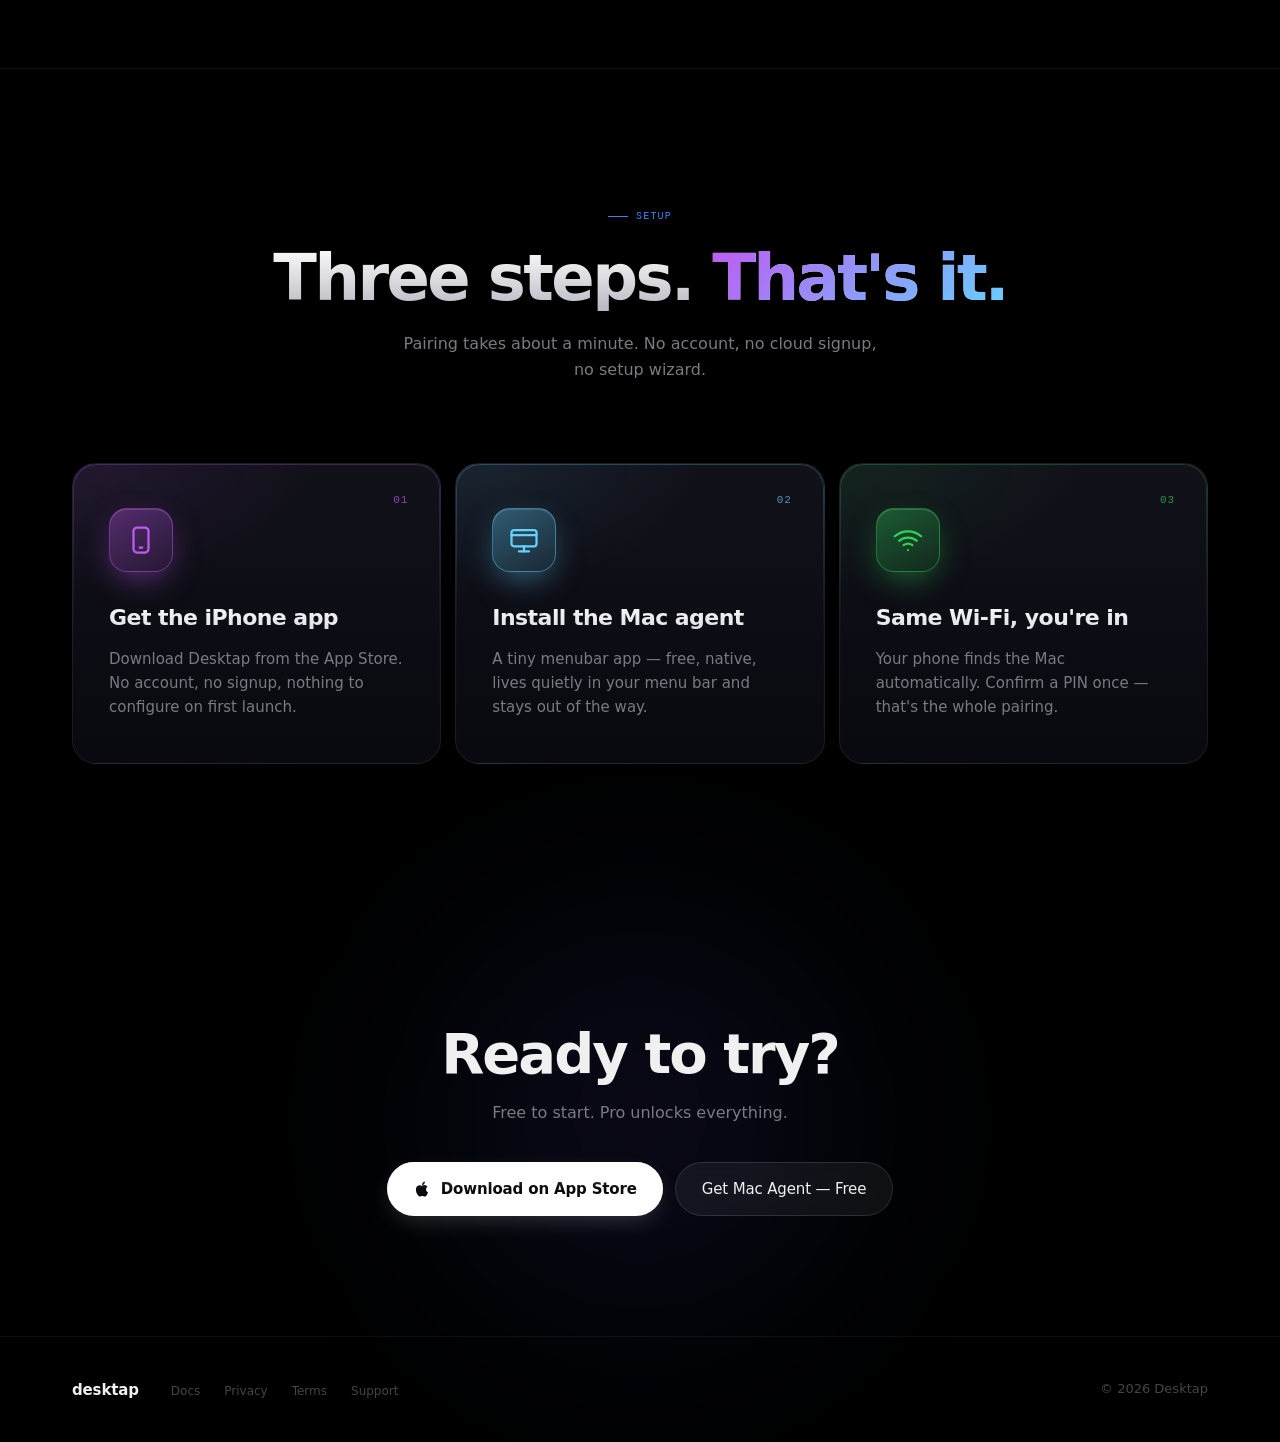
==== commit 77c67223: "fix scroll of doc" ====
--- a/index.html
+++ b/index.html
@@ -28,7 +28,7 @@
   <meta name="theme-color" content="#000000">
   <link rel="manifest" href="/site.webmanifest">
 
-  <link rel="stylesheet" href="assets/style.css?v=20260518b">
+  <link rel="stylesheet" href="assets/style.css?v=20260905">
 
   <script type="application/ld+json">
   {
--- a/assets/style.css
+++ b/assets/style.css
@@ -39,7 +39,9 @@
   background: var(--bg);
   color: var(--text-primary);
   line-height: 1.6;
-  overflow-x: hidden;
+  /* `clip`, not `hidden`: with `hidden` (and html also non-visible) body becomes
+     its own scroll container, which breaks position: sticky (docs TOC). */
+  overflow-x: clip;
 }
 
 /* Grain overlay */
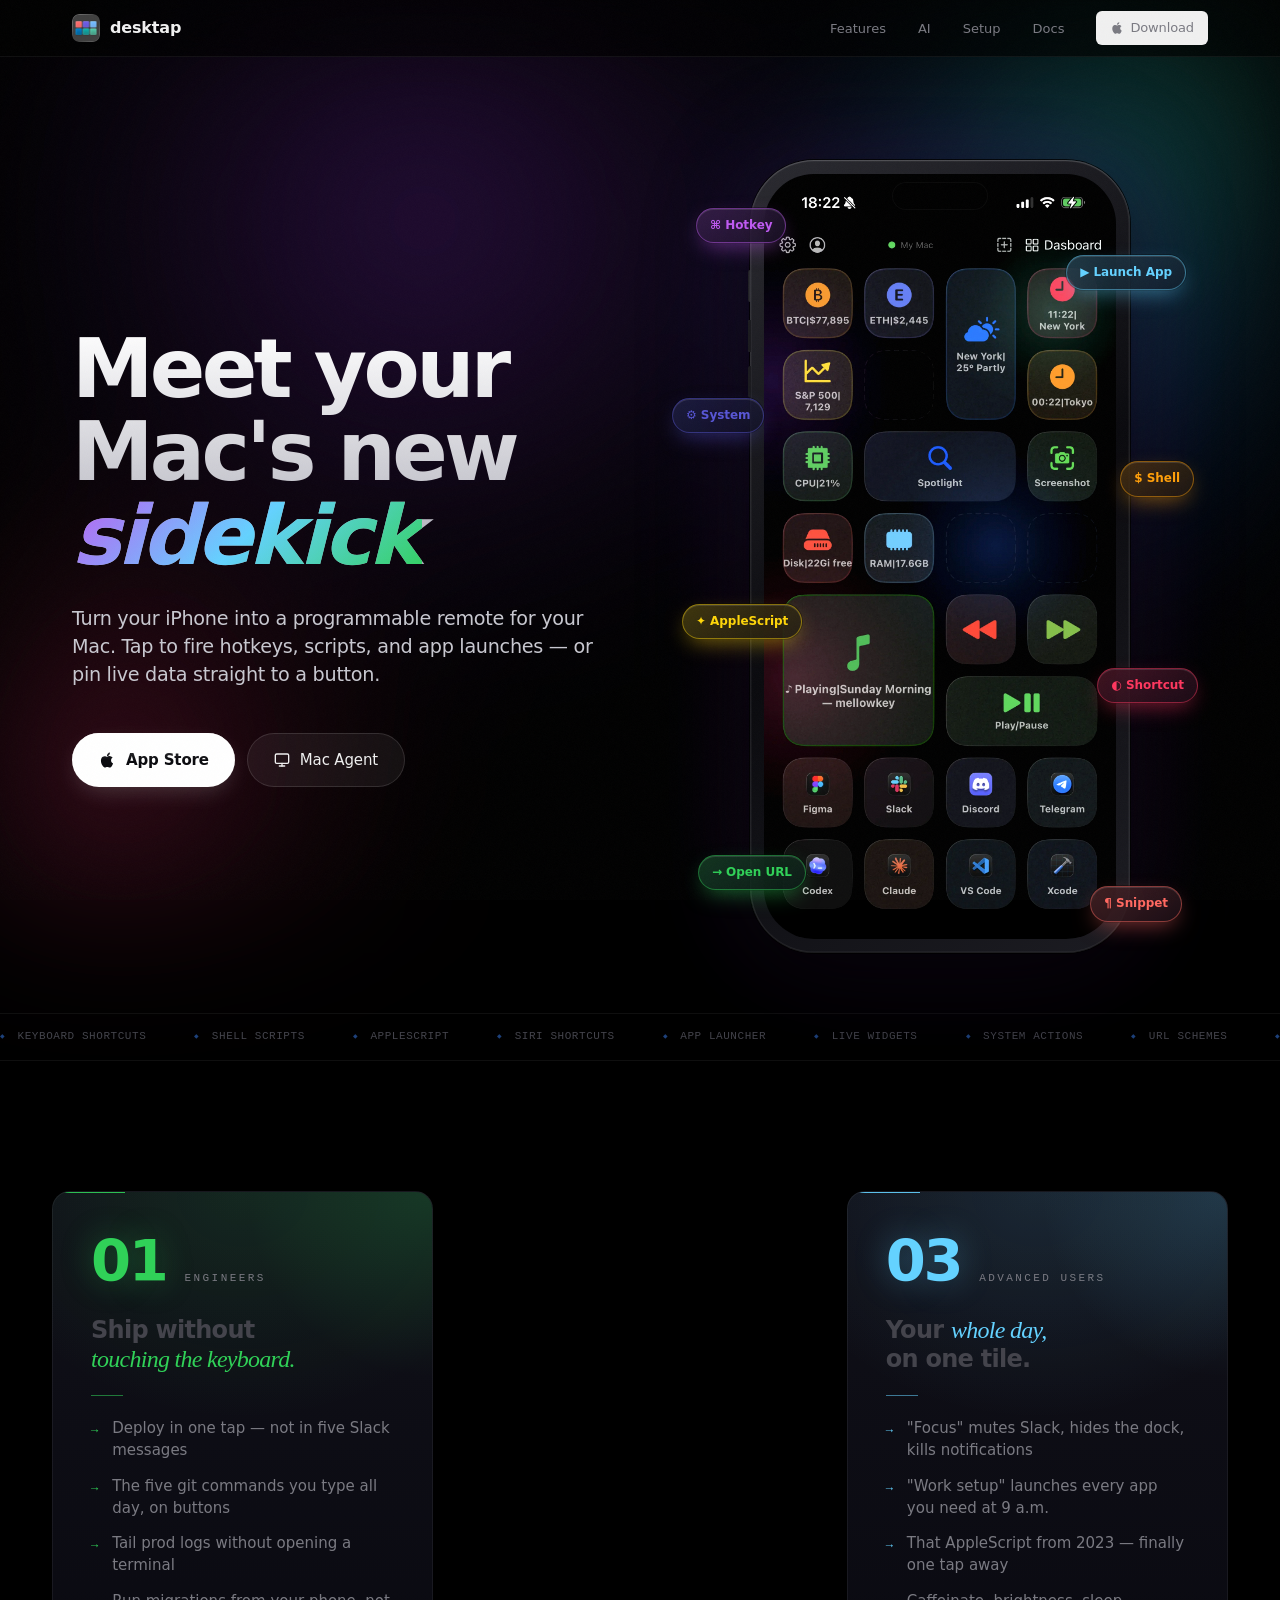
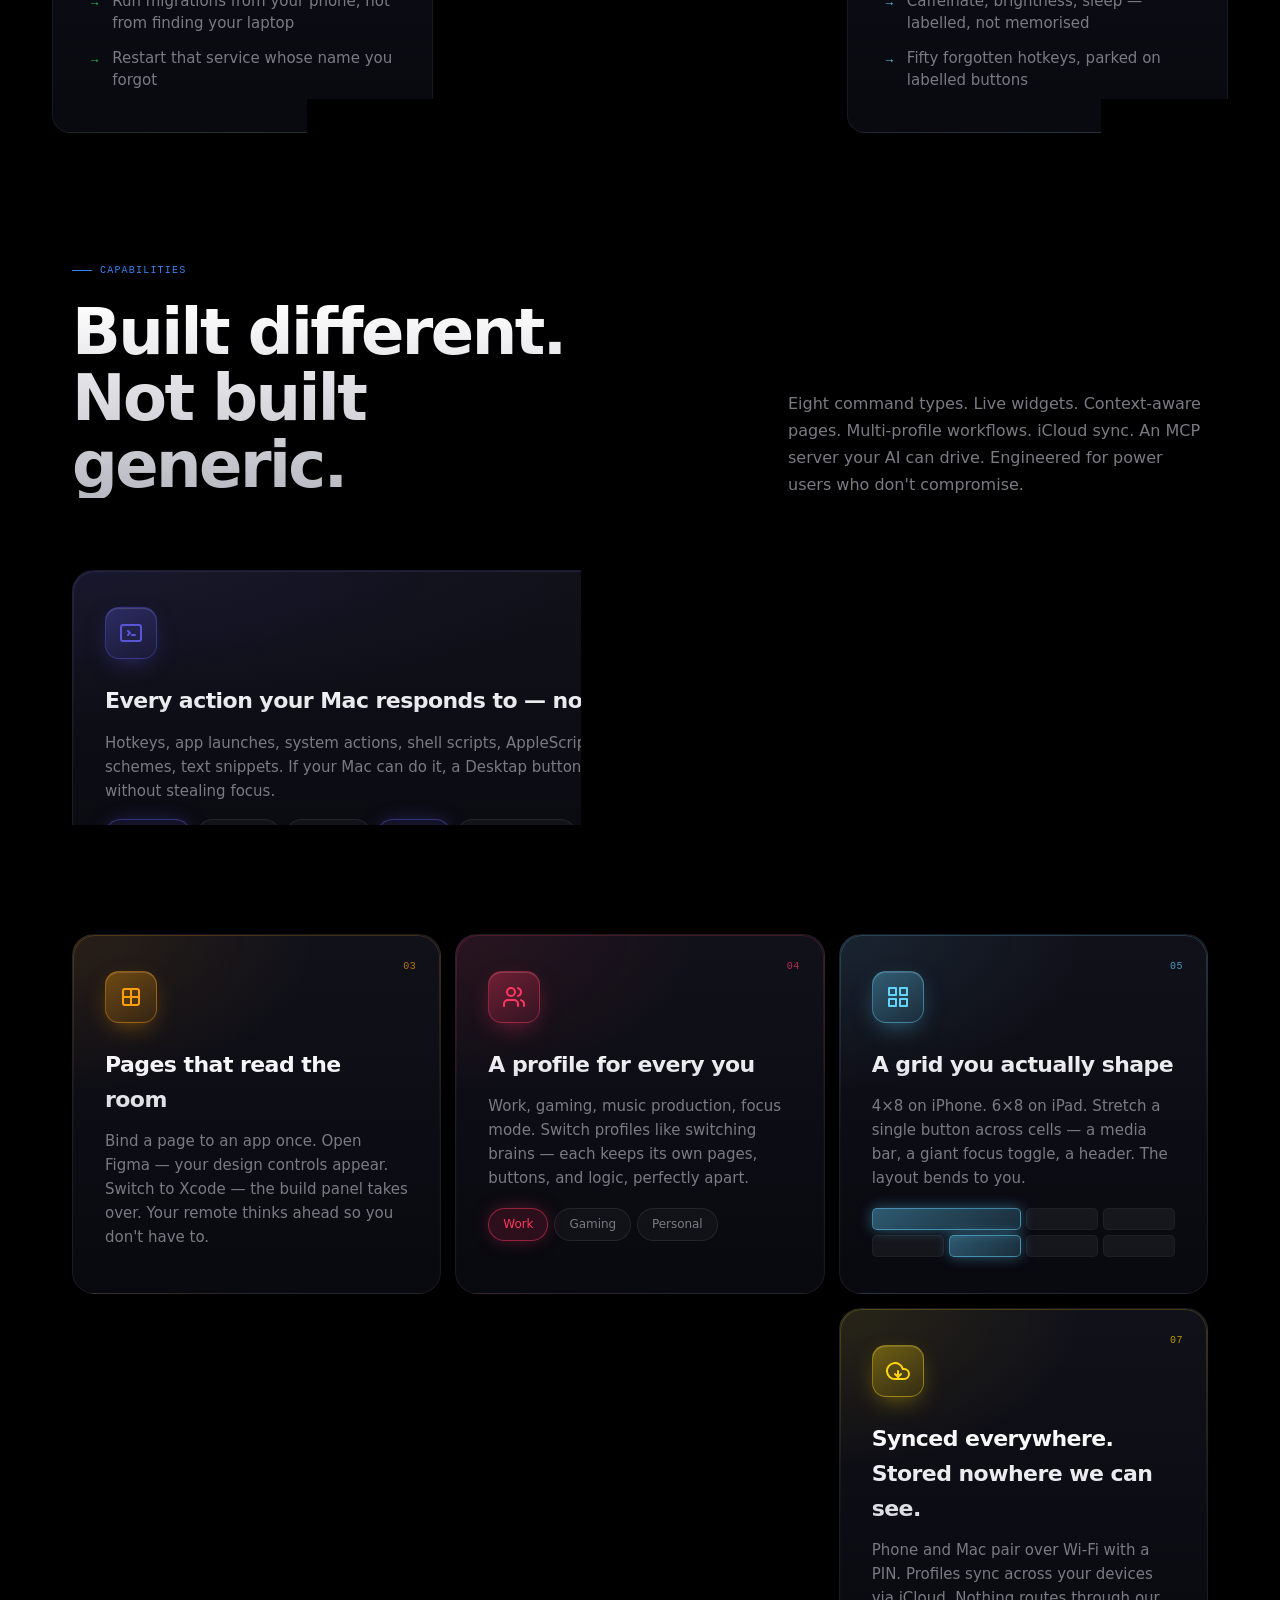
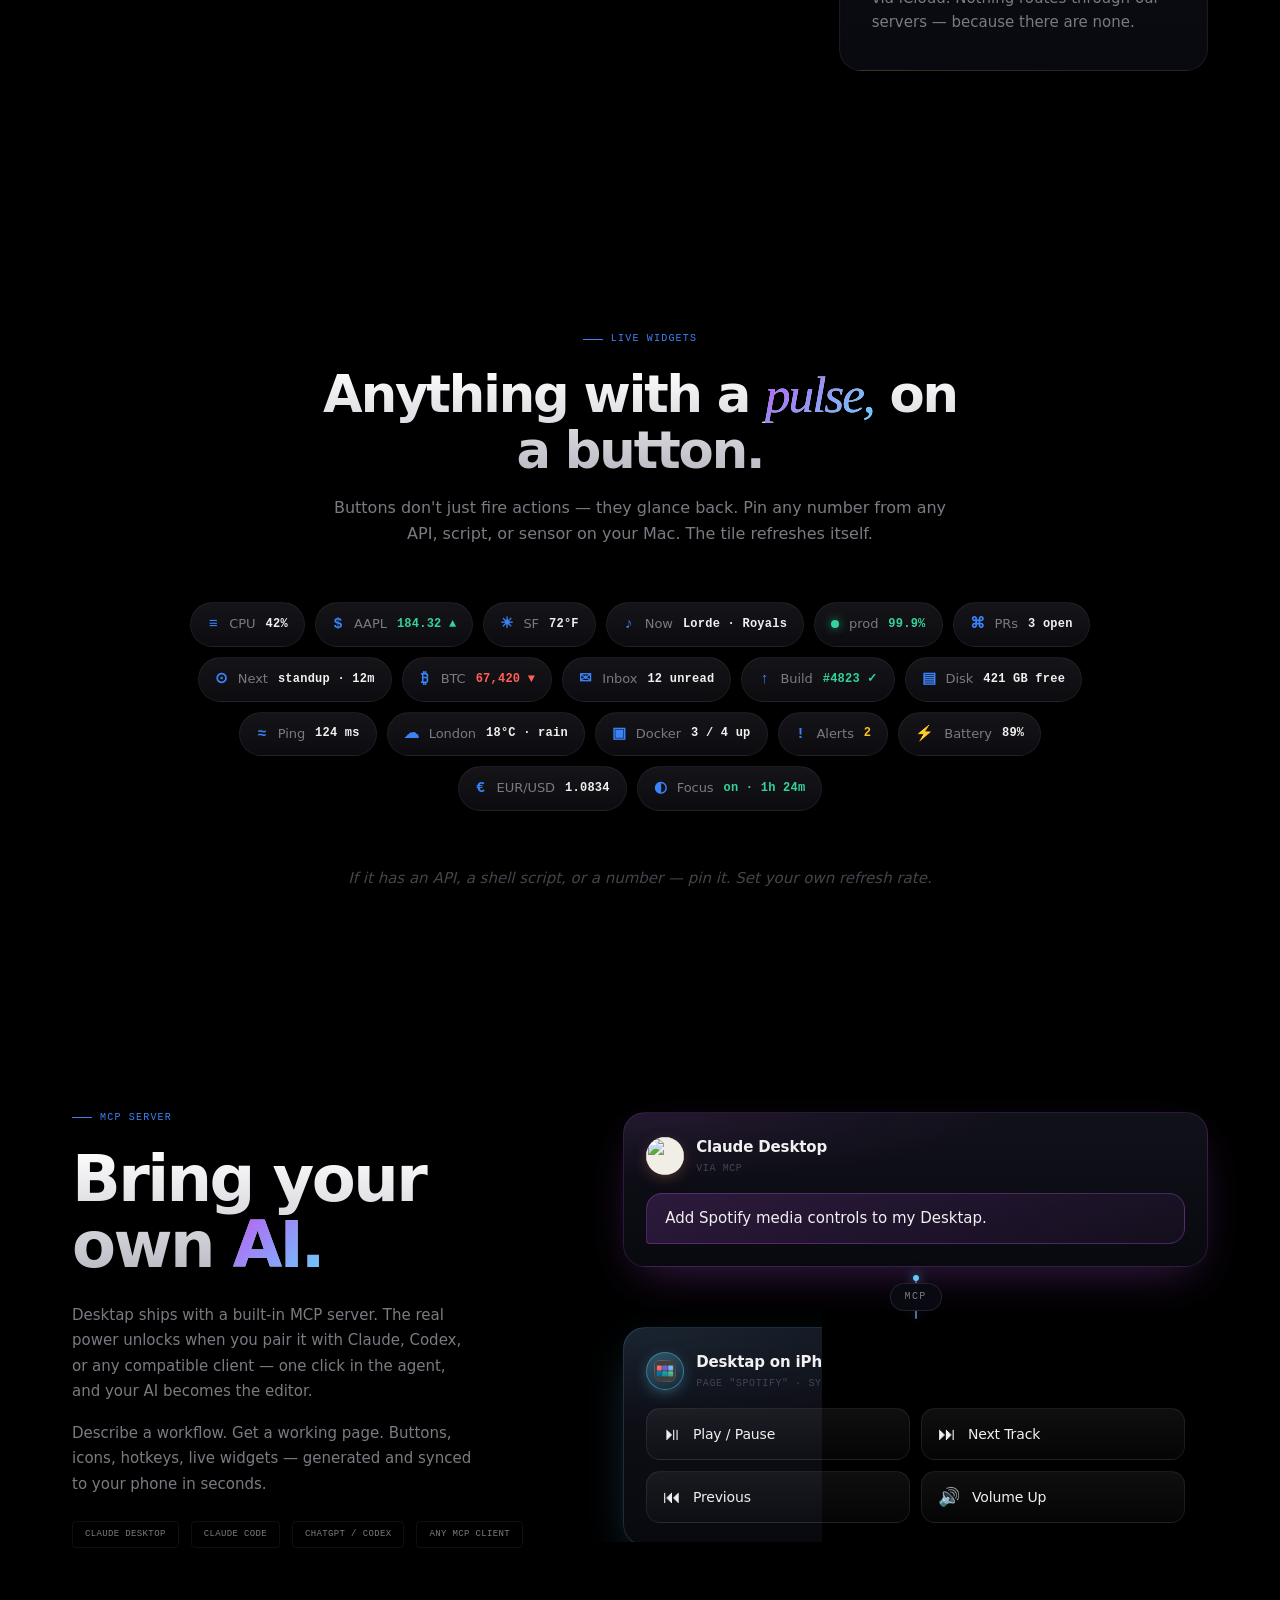
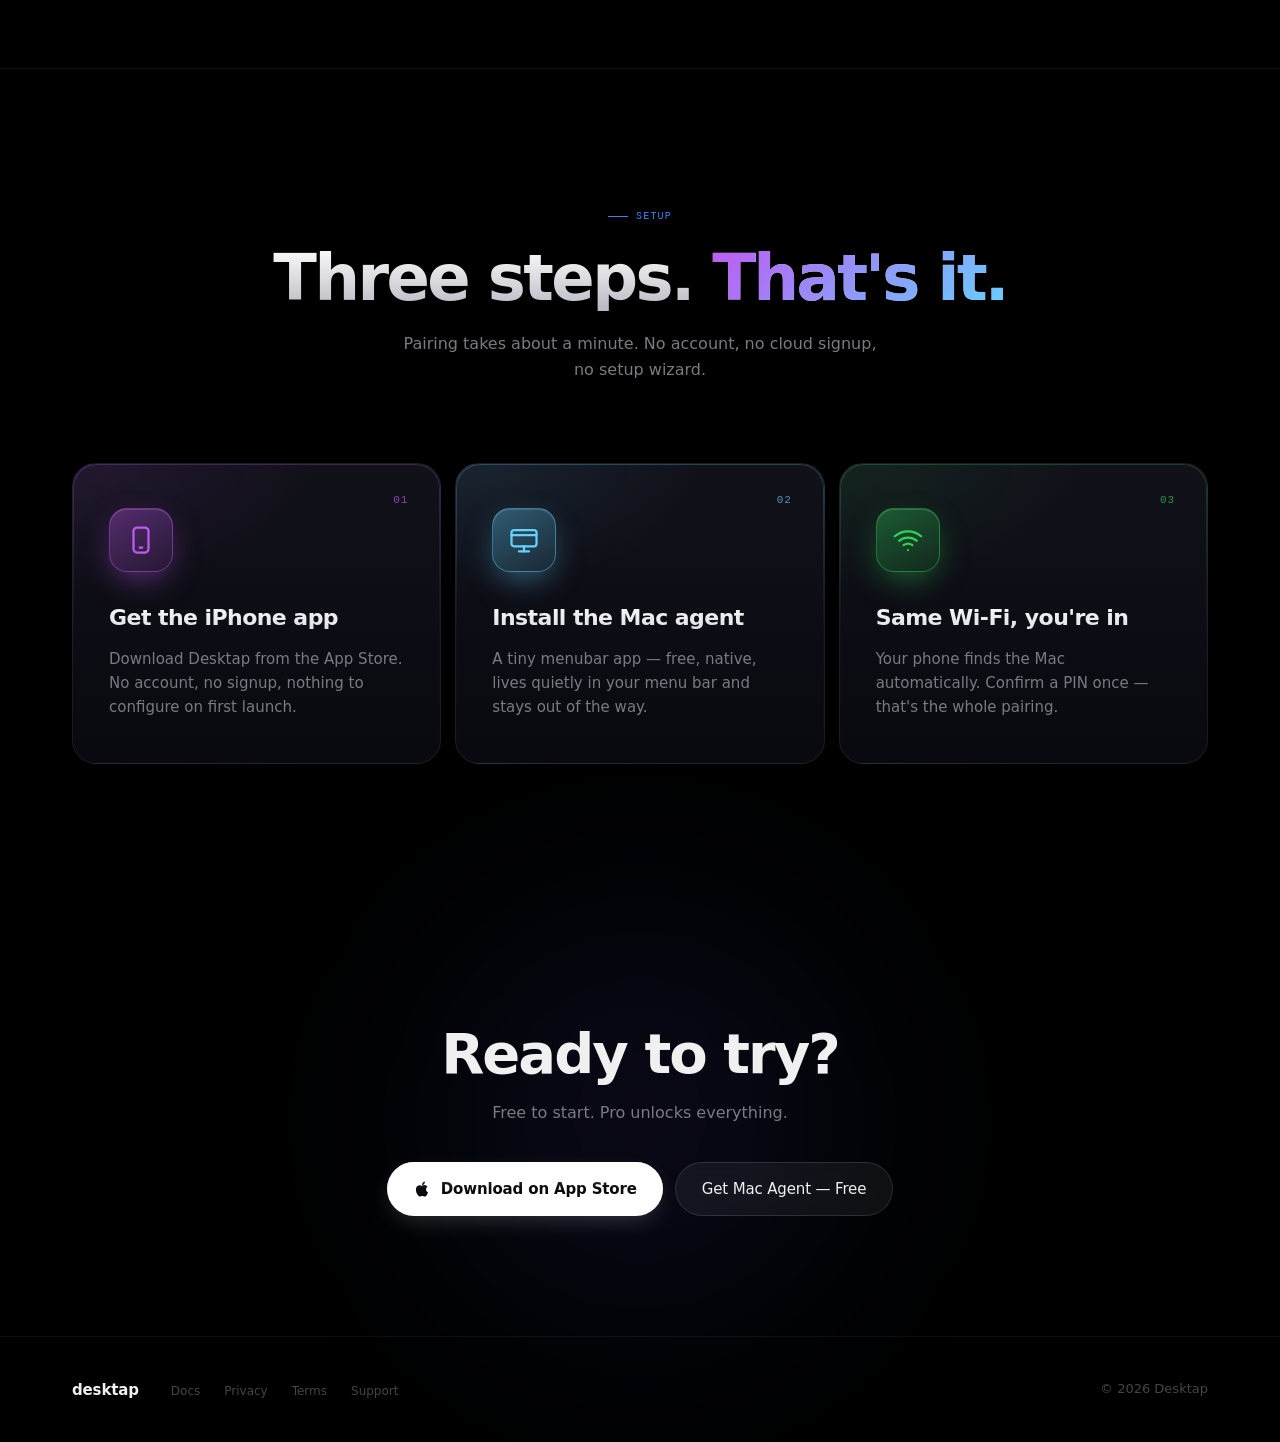
==== commit c81fcfe8: "Update dock" ====
--- a/index.html
+++ b/index.html
@@ -364,11 +364,12 @@
         <div class="mcp-content">
           <div class="label">MCP Server</div>
           <h2>Bring your own <span class="serif-accent">AI.</span></h2>
-          <p>Desktap ships with a built-in MCP server. The real power unlocks when you pair it with Claude Desktop, Codex, or any compatible client — your AI becomes the editor.</p>
+          <p>Desktap ships with a built-in MCP server. The real power unlocks when you pair it with Claude, Codex, or any compatible client — one click in the agent, and your AI becomes the editor.</p>
           <p>Describe a workflow. Get a working page. Buttons, icons, hotkeys, live widgets — generated and synced to your phone in seconds.</p>
           <div class="compat-list">
             <span class="compat-item">Claude Desktop</span>
-            <span class="compat-item">Codex</span>
+            <span class="compat-item">Claude Code</span>
+            <span class="compat-item">ChatGPT / Codex</span>
             <span class="compat-item">Any MCP Client</span>
           </div>
         </div>
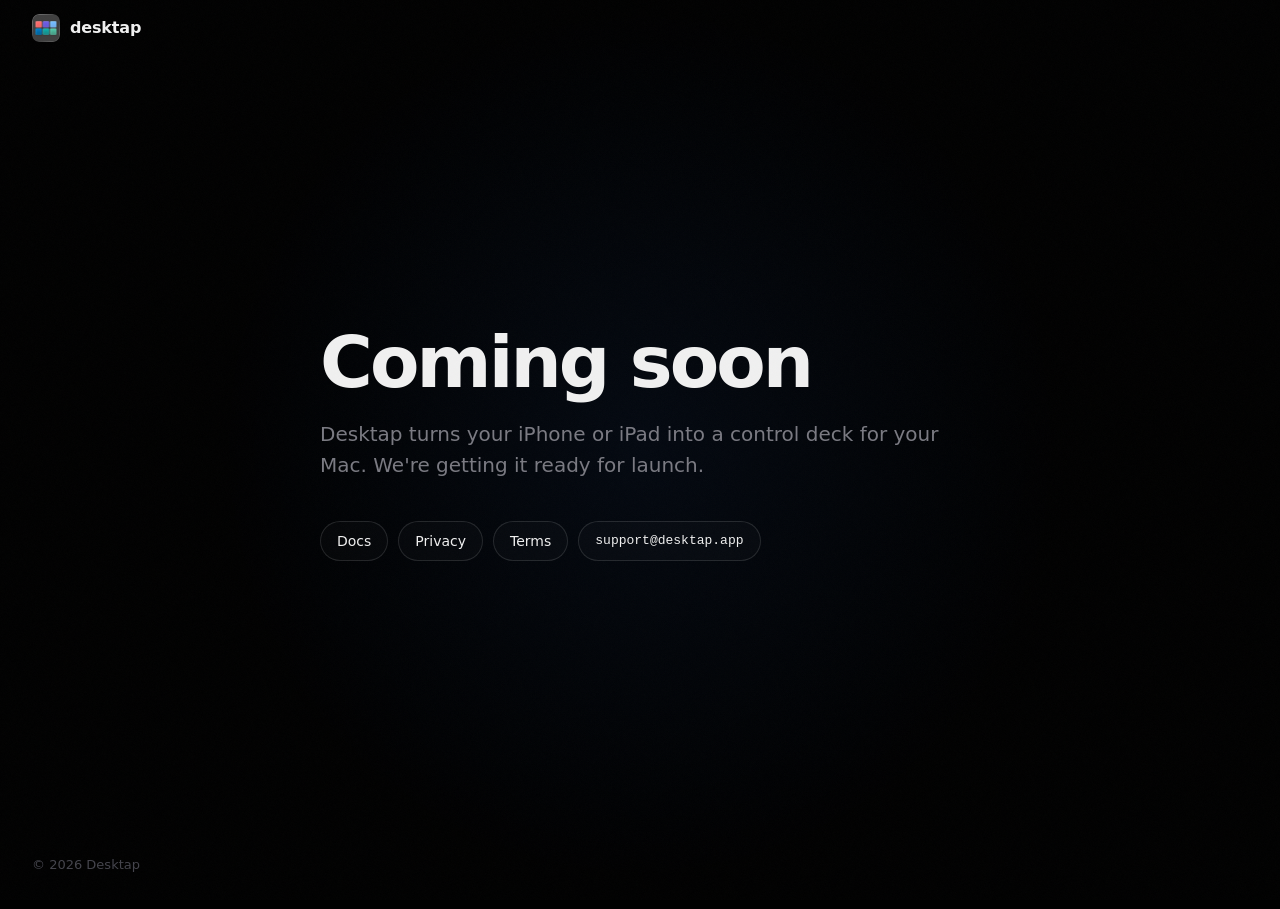
==== commit 54d21677: "Holding page on the home page The home page becomes one neutral screen: "Coming soon", a line about " ====
--- a/index.html
+++ b/index.html
@@ -3,682 +3,162 @@
 <head>
   <meta charset="UTF-8">
   <meta name="viewport" content="width=device-width, initial-scale=1.0">
-  <title>Desktap — Your Mac's New Sidekick</title>
-  <meta name="description" content="Turn your iPhone or iPad into a programmable command center for your Mac. AI-powered setup.">
-  <link rel="canonical" href="https://desktap.app/">
+  <title>Desktap — Coming soon</title>
+  <meta name="description" content="Desktap turns your iPhone or iPad into a control deck for your Mac. We're getting it ready for launch.">
+  <meta name="robots" content="noindex">
 
   <!-- Open Graph -->
   <meta property="og:type" content="website">
   <meta property="og:site_name" content="Desktap">
   <meta property="og:url" content="https://desktap.app/">
-  <meta property="og:title" content="Desktap — Your Mac's New Sidekick">
-  <meta property="og:description" content="Turn your iPhone or iPad into a programmable command center for your Mac. AI-powered setup.">
-  <meta property="og:image" content="https://desktap.app/assets/og-image.jpg">
+  <meta property="og:title" content="Desktap — Coming soon">
+  <meta property="og:description" content="Desktap turns your iPhone or iPad into a control deck for your Mac. We're getting it ready for launch.">
+  <meta property="og:image" content="https://desktap.app/assets/og-soon.jpg">
+  <meta property="og:image:width" content="1200">
+  <meta property="og:image:height" content="630">
+  <meta property="og:image:alt" content="Desktap — coming soon">
 
   <!-- Twitter -->
   <meta name="twitter:card" content="summary_large_image">
-  <meta name="twitter:title" content="Desktap — Your Mac's New Sidekick">
-  <meta name="twitter:description" content="Turn your iPhone or iPad into a programmable command center for your Mac. AI-powered setup.">
-  <meta name="twitter:image" content="https://desktap.app/assets/og-image.jpg">
+  <meta name="twitter:title" content="Desktap — Coming soon">
+  <meta name="twitter:description" content="Desktap turns your iPhone or iPad into a control deck for your Mac. We're getting it ready for launch.">
+  <meta name="twitter:image" content="https://desktap.app/assets/og-soon.jpg">
 
-  <link rel="icon" type="image/png" sizes="32x32" href="assets/favicon-32.png">
-  <link rel="icon" type="image/png" sizes="16x16" href="assets/favicon-16.png">
-  <link rel="apple-touch-icon" sizes="180x180" href="assets/apple-touch-icon.png">
-  <link rel="icon" href="assets/favicon.ico" sizes="any">
+  <link rel="icon" type="image/png" sizes="32x32" href="/assets/favicon-32.png">
+  <link rel="icon" type="image/png" sizes="16x16" href="/assets/favicon-16.png">
+  <link rel="apple-touch-icon" sizes="180x180" href="/assets/apple-touch-icon.png">
+  <link rel="icon" href="/assets/favicon.ico" sizes="any">
   <meta name="theme-color" content="#000000">
   <link rel="manifest" href="/site.webmanifest">
 
-  <link rel="stylesheet" href="assets/style.css?v=20260905">
+  <link rel="stylesheet" href="/assets/style.css?v=20261001">
 
-  <script type="application/ld+json">
-  {
-    "@context": "https://schema.org",
-    "@type": "SoftwareApplication",
-    "name": "Desktap",
-    "applicationCategory": "ProductivityApplication",
-    "operatingSystem": "iOS, iPadOS, macOS",
-    "description": "Turn your iPhone or iPad into a programmable command center for your Mac. MCP integration.",
-    "url": "https://desktap.app/",
-    "image": "https://desktap.app/assets/og-image.jpg",
-    "offers": {
-      "@type": "Offer",
-      "price": "0",
-      "priceCurrency": "USD"
-    },
-    "author": {
-      "@type": "Person",
-      "name": "Mikhail Zhukov"
+  <!-- Holding page: the home page while the site is being reworked -->
+  <style>
+    .soon {
+      min-height: 100vh;
+      min-height: 100svh;
+      display: flex;
+      flex-direction: column;
+      padding: 0 32px;
     }
-  }
-  </script>
+
+    .soon-head {
+      height: 56px;
+      display: flex;
+      align-items: center;
+      animation: fadeUp 0.7s cubic-bezier(0.16, 1, 0.3, 1) 0.1s both;
+    }
+    .soon-head .nav-logo { color: var(--text-primary); }
+
+    .soon-main {
+      flex: 1;
+      display: flex;
+      flex-direction: column;
+      justify-content: center;
+      max-width: 640px;
+      width: 100%;
+      margin: 0 auto;
+      padding: 64px 0;
+      position: relative;
+    }
+    /* A still, faint aura behind the text: no moving background */
+    .soon-main::before {
+      content: '';
+      position: absolute;
+      left: -20%;
+      top: 50%;
+      width: 140%;
+      height: 120%;
+      transform: translateY(-50%);
+      background: radial-gradient(closest-side, var(--accent-subtle), transparent);
+      pointer-events: none;
+      z-index: -1;
+    }
+
+
+    .soon-main h1 {
+      font-family: var(--display);
+      font-weight: 700;
+      font-size: clamp(2.75rem, 9vw, 4.5rem);
+      line-height: 1.02;
+      letter-spacing: -0.04em;
+      margin-bottom: 20px;
+    }
+
+    .soon-lede {
+      font-size: clamp(1.0625rem, 2.4vw, 1.25rem);
+      line-height: 1.55;
+      color: var(--text-secondary);
+      max-width: 34em;
+      margin-bottom: 40px;
+    }
+
+    .soon-links {
+      display: flex;
+      flex-wrap: wrap;
+      gap: 10px;
+      list-style: none;
+    }
+    .soon-links a {
+      display: inline-flex;
+      align-items: center;
+      min-height: 40px;
+      padding: 0 16px;
+      font-size: 0.875rem;
+      color: var(--text-primary);
+      border: 1px solid var(--border-hover);
+      border-radius: 999px;
+      background: rgba(255, 255, 255, 0.02);
+      transition: border-color 0.2s, background 0.2s;
+    }
+    .soon-links a:hover {
+      border-color: rgba(255, 255, 255, 0.24);
+      background: rgba(255, 255, 255, 0.05);
+    }
+    .soon-links .soon-mail { font-family: var(--mono); font-size: 0.8125rem; }
+
+    .soon-main h1     { animation: fadeUp 0.7s cubic-bezier(0.16, 1, 0.3, 1) 0.3s both; }
+    .soon-lede        { animation: fadeUp 0.7s cubic-bezier(0.16, 1, 0.3, 1) 0.4s both; }
+    .soon-links       { animation: fadeUp 0.7s cubic-bezier(0.16, 1, 0.3, 1) 0.5s both; }
+
+    .soon-foot {
+      padding: 24px 0;
+      font-size: 0.8125rem;
+      color: var(--text-tertiary);
+    }
+
+    @media (max-width: 768px) {
+      .soon { padding: 0 20px; }
+      .soon-main { padding: 40px 0; }
+    }
+  </style>
 </head>
 <body>
 
   <a class="skip-link" href="#main">Skip to content</a>
 
-  <!-- Nav -->
-  <nav class="nav" role="navigation" aria-label="Main navigation">
-    <div class="container">
-      <a href="/" class="nav-logo" aria-label="Desktap home">
-        <img src="assets/icon.png" alt="" width="28" height="28">
+  <div class="soon">
+    <header class="soon-head">
+      <span class="nav-logo">
+        <img src="/assets/icon.png" alt="" width="28" height="28">
         desktap
-      </a>
-      <ul class="nav-links">
-        <li><a href="#features">Features</a></li>
-        <li><a href="#ai">AI</a></li>
-        <li><a href="#how-it-works">Setup</a></li>
-        <li><a href="docs">Docs</a></li>
-        <li>
-          <a href="#" class="nav-cta">
-            <svg width="14" height="14" viewBox="0 0 24 24" fill="currentColor" aria-hidden="true"><path d="M18.71 19.5c-.83 1.24-1.71 2.45-3.05 2.47-1.34.03-1.77-.79-3.29-.79-1.53 0-2 .77-3.27.82-1.31.05-2.3-1.32-3.14-2.53C4.25 17 2.94 12.45 4.7 9.39c.87-1.52 2.43-2.48 4.12-2.51 1.28-.02 2.5.87 3.29.87.78 0 2.26-1.07 3.8-.91.65.03 2.47.26 3.64 1.98-.09.06-2.17 1.28-2.15 3.81.03 3.02 2.65 4.03 2.68 4.04-.03.07-.42 1.44-1.38 2.83M13 3.5c.73-.83 1.94-1.46 2.94-1.5.13 1.17-.34 2.35-1.04 3.19-.69.85-1.83 1.51-2.95 1.42-.15-1.15.41-2.35 1.05-3.11z"/></svg>
-            Download
-          </a>
-        </li>
+      </span>
+    </header>
+
+    <main class="soon-main" id="main">
+      <h1>Coming soon</h1>
+      <p class="soon-lede">Desktap turns your iPhone or iPad into a control deck for your Mac. We're getting it ready for launch.</p>
+      <ul class="soon-links">
+        <li><a href="/docs">Docs</a></li>
+        <li><a href="/privacy">Privacy</a></li>
+        <li><a href="/terms">Terms</a></li>
+        <li><a class="soon-mail" href="mailto:support@desktap.app">support@desktap.app</a></li>
       </ul>
-    </div>
-  </nav>
+    </main>
 
-  <!-- Cosmos animated background (matches iOS app) -->
-  <canvas id="cosmos-bg" aria-hidden="true"></canvas>
-
-  <!-- Hero -->
-  <section class="hero" id="main">
-    <div class="container">
-      <div class="hero-content">
-        <h1>Meet your Mac's new <span class="accent">sidekick</span></h1>
-        <p class="hero-subtitle">Turn your iPhone into a programmable remote for your Mac. Tap to fire hotkeys, scripts, and app launches — or pin live data straight to a button.</p>
-        <div class="hero-actions">
-          <a href="#" class="btn-primary js-ios-soon">
-            <svg width="18" height="18" viewBox="0 0 24 24" fill="currentColor" aria-hidden="true">
-              <path d="M18.71 19.5c-.83 1.24-1.71 2.45-3.05 2.47-1.34.03-1.77-.79-3.29-.79-1.53 0-2 .77-3.27.82-1.31.05-2.3-1.32-3.14-2.53C4.25 17 2.94 12.45 4.7 9.39c.87-1.52 2.43-2.48 4.12-2.51 1.28-.02 2.5.87 3.29.87.78 0 2.26-1.07 3.8-.91.65.03 2.47.26 3.64 1.98-.09.06-2.17 1.28-2.15 3.81.03 3.02 2.65 4.03 2.68 4.04-.03.07-.42 1.44-1.38 2.83M13 3.5c.73-.83 1.94-1.46 2.94-1.5.13 1.17-.34 2.35-1.04 3.19-.69.85-1.83 1.51-2.95 1.42-.15-1.15.41-2.35 1.05-3.11z"/>
-            </svg>
-            App Store
-          </a>
-          <a href="/download" class="btn-secondary">
-            <svg width="16" height="16" viewBox="0 0 24 24" fill="none" stroke="currentColor" stroke-width="2" stroke-linecap="round" stroke-linejoin="round" aria-hidden="true"><rect x="2" y="3" width="20" height="14" rx="2"/><line x1="8" y1="21" x2="16" y2="21"/><line x1="12" y1="17" x2="12" y2="21"/></svg>
-            Mac Agent
-          </a>
-        </div>
-      </div>
-      <div class="hero-visual">
-        <div class="phone-frame">
-          <img src="assets/screenshot.webp" alt="Desktap dashboard on iPhone" width="1206" height="2622" fetchpriority="high">
-          <div class="float-tag">⌘ Hotkey</div>
-          <div class="float-tag">▶ Launch App</div>
-          <div class="float-tag">⚙ System</div>
-          <div class="float-tag">$ Shell</div>
-          <div class="float-tag">✦ AppleScript</div>
-          <div class="float-tag">◐ Shortcut</div>
-          <div class="float-tag">→ Open URL</div>
-          <div class="float-tag">¶ Snippet</div>
-        </div>
-      </div>
-    </div>
-  </section>
-
-  <!-- Marquee -->
-  <div class="marquee" aria-hidden="true">
-    <div class="marquee-track">
-      <span class="marquee-item">Keyboard Shortcuts</span>
-      <span class="marquee-item">Shell Scripts</span>
-      <span class="marquee-item">AppleScript</span>
-      <span class="marquee-item">Siri Shortcuts</span>
-      <span class="marquee-item">App Launcher</span>
-      <span class="marquee-item">Live Widgets</span>
-      <span class="marquee-item">System Actions</span>
-      <span class="marquee-item">URL Schemes</span>
-      <span class="marquee-item">Text Snippets</span>
-      <span class="marquee-item">MCP Integration</span>
-      <span class="marquee-item">iCloud Sync</span>
-      <span class="marquee-item">iPad Support</span>
-      <!-- duplicate for seamless loop -->
-      <span class="marquee-item">Keyboard Shortcuts</span>
-      <span class="marquee-item">Shell Scripts</span>
-      <span class="marquee-item">AppleScript</span>
-      <span class="marquee-item">Siri Shortcuts</span>
-      <span class="marquee-item">App Launcher</span>
-      <span class="marquee-item">Live Widgets</span>
-      <span class="marquee-item">System Actions</span>
-      <span class="marquee-item">URL Schemes</span>
-      <span class="marquee-item">Text Snippets</span>
-      <span class="marquee-item">MCP Integration</span>
-      <span class="marquee-item">iCloud Sync</span>
-      <span class="marquee-item">iPad Support</span>
-    </div>
+    <footer class="soon-foot">&copy; 2026 Desktap</footer>
   </div>
 
-  <!-- For whom — 3 typographic glass cards (use cases) -->
-  <section class="for-whom" id="for-whom">
-    <div class="container">
-      <div class="for-grid">
-
-        <article class="for-card for-engineers reveal">
-          <div class="for-meta">
-            <span class="for-num">01</span>
-            <span class="for-label">Engineers</span>
-          </div>
-          <h3 class="for-headline">Ship without <em>touching the keyboard.</em></h3>
-          <span class="for-rule" aria-hidden="true"></span>
-          <ul class="for-list">
-            <li>Deploy in one tap — not in five Slack messages</li>
-            <li>The five git commands you type all day, on buttons</li>
-            <li>Tail prod logs without opening a terminal</li>
-            <li>Run migrations from your phone, not from finding your laptop</li>
-            <li>Restart that service whose name you forgot</li>
-          </ul>
-        </article>
-
-        <article class="for-card for-designers reveal">
-          <div class="for-meta">
-            <span class="for-num">02</span>
-            <span class="for-label">Designers</span>
-          </div>
-          <h3 class="for-headline">Your <em>shortcut sheet,</em> retired.</h3>
-          <span class="for-rule" aria-hidden="true"></span>
-          <ul class="for-list">
-            <li>Color picker, eyedropper, vector mode — on labelled buttons</li>
-            <li>Toggle layers, masks, UI without leaving the canvas</li>
-            <li>Export PSD, PNG, SVG — one tap, every preset</li>
-            <li>Switch tools — the buttons follow you</li>
-            <li>Stop memorising 200 shortcuts per tool</li>
-          </ul>
-        </article>
-
-        <article class="for-card for-power reveal">
-          <div class="for-meta">
-            <span class="for-num">03</span>
-            <span class="for-label">Advanced users</span>
-          </div>
-          <h3 class="for-headline">Your <em>whole day,</em> on one tile.</h3>
-          <span class="for-rule" aria-hidden="true"></span>
-          <ul class="for-list">
-            <li>"Focus" mutes Slack, hides the dock, kills notifications</li>
-            <li>"Work setup" launches every app you need at 9 a.m.</li>
-            <li>That AppleScript from 2023 — finally one tap away</li>
-            <li>Caffeinate, brightness, sleep — labelled, not memorised</li>
-            <li>Fifty forgotten hotkeys, parked on labelled buttons</li>
-          </ul>
-        </article>
-
-      </div>
-    </div>
-  </section>
-
-  <!-- Features — Bento Grid -->
-  <section class="features" id="features">
-    <div class="container">
-      <div class="features-header">
-        <div>
-          <div class="label">Capabilities</div>
-          <h2>Built different.<br>Not <span style="color:var(--text-tertiary)">built generic.</span></h2>
-        </div>
-        <p>Eight command types. Live widgets. Context-aware pages. Multi-profile workflows. iCloud sync. An MCP server your AI can drive. Engineered for power users who don't compromise.</p>
-      </div>
-
-      <div class="bento stagger">
-        <!-- 01 — Every action (wide) -->
-        <div class="bento-card span-8 card-commands reveal">
-          <span class="card-number">01</span>
-          <div class="bento-icon">
-            <svg viewBox="0 0 24 24" fill="none" stroke="currentColor" stroke-width="2" stroke-linecap="round" stroke-linejoin="round"><rect x="2" y="4" width="20" height="16" rx="2"/><path d="m9 10 2 2-2 2"/><path d="M13 14h3"/></svg>
-          </div>
-          <h3>Every action your Mac responds to — now in your hand</h3>
-          <p>Hotkeys, app launches, system actions, shell scripts, AppleScript, Siri Shortcuts, URL schemes, text snippets. If your Mac can do it, a Desktap button can fire it — instantly, without stealing focus.</p>
-          <div class="cmd-tags">
-            <span class="cmd-tag active">⌘ Hotkey</span>
-            <span class="cmd-tag">▶ Launch</span>
-            <span class="cmd-tag">⚙ System</span>
-            <span class="cmd-tag active">$ Shell</span>
-            <span class="cmd-tag">✦ AppleScript</span>
-            <span class="cmd-tag">◐ Shortcut</span>
-            <span class="cmd-tag">→ Open URL</span>
-            <span class="cmd-tag active">¶ Snippet</span>
-          </div>
-        </div>
-
-        <!-- 02 — Live widgets -->
-        <div class="bento-card span-4 reveal">
-          <span class="card-number">02</span>
-          <div class="bento-icon">
-            <svg viewBox="0 0 24 24" fill="none" stroke="currentColor" stroke-width="2" stroke-linecap="round" stroke-linejoin="round"><path d="M22 12h-4l-3 9L9 3l-3 9H2"/></svg>
-          </div>
-          <h3>Buttons that breathe</h3>
-          <p>A button doesn't have to fire. Some pulse — pinning a live number that refreshes on its own, glancing back when you tap.</p>
-          <div class="live-bars">
-            <div class="live-bar"></div>
-            <div class="live-bar"></div>
-            <div class="live-bar"></div>
-            <div class="live-bar"></div>
-            <div class="live-bar"></div>
-            <div class="live-bar"></div>
-            <div class="live-bar"></div>
-            <div class="live-bar"></div>
-          </div>
-        </div>
-
-        <!-- 03 — Context-Aware Pages -->
-        <div class="bento-card span-4 reveal">
-          <span class="card-number">03</span>
-          <div class="bento-icon">
-            <svg viewBox="0 0 24 24" fill="none" stroke="currentColor" stroke-width="2" stroke-linecap="round" stroke-linejoin="round"><rect x="4" y="4" width="16" height="16" rx="2"/><path d="M4 12h16"/><path d="M12 4v16"/></svg>
-          </div>
-          <h3>Pages that read the room</h3>
-          <p>Bind a page to an app once. Open Figma — your design controls appear. Switch to Xcode — the build panel takes over. Your remote thinks ahead so you don't have to.</p>
-        </div>
-
-        <!-- 04 — Profiles -->
-        <div class="bento-card span-4 reveal">
-          <span class="card-number">04</span>
-          <div class="bento-icon">
-            <svg viewBox="0 0 24 24" fill="none" stroke="currentColor" stroke-width="2" stroke-linecap="round" stroke-linejoin="round"><path d="M16 21v-2a4 4 0 0 0-4-4H6a4 4 0 0 0-4 4v2"/><circle cx="9" cy="7" r="4"/><path d="M22 21v-2a4 4 0 0 0-3-3.87"/><path d="M16 3.13a4 4 0 0 1 0 7.75"/></svg>
-          </div>
-          <h3>A profile for every you</h3>
-          <p>Work, gaming, music production, focus mode. Switch profiles like switching brains — each keeps its own pages, buttons, and logic, perfectly apart.</p>
-          <div class="profile-chips">
-            <span class="profile-chip active">Work</span>
-            <span class="profile-chip">Gaming</span>
-            <span class="profile-chip">Personal</span>
-          </div>
-        </div>
-
-        <!-- 05 — Grid -->
-        <div class="bento-card span-4 reveal">
-          <span class="card-number">05</span>
-          <div class="bento-icon">
-            <svg viewBox="0 0 24 24" fill="none" stroke="currentColor" stroke-width="2" stroke-linecap="round" stroke-linejoin="round"><rect x="3" y="3" width="7" height="7"/><rect x="14" y="3" width="7" height="7"/><rect x="14" y="14" width="7" height="7"/><rect x="3" y="14" width="7" height="7"/></svg>
-          </div>
-          <h3>A grid you actually shape</h3>
-          <p>4×8 on iPhone. 6×8 on iPad. Stretch a single button across cells — a media bar, a giant focus toggle, a header. The layout bends to you.</p>
-          <div class="grid-mini">
-            <span class="g-cell g-2x1 active"></span>
-            <span class="g-cell"></span>
-            <span class="g-cell"></span>
-            <span class="g-cell"></span>
-            <span class="g-cell active"></span>
-            <span class="g-cell"></span>
-            <span class="g-cell"></span>
-          </div>
-        </div>
-
-        <!-- 06 — AI / MCP (wide) -->
-        <div class="bento-card span-8 reveal">
-          <span class="card-number">06</span>
-          <div class="bento-icon">
-            <svg viewBox="0 0 24 24" fill="currentColor"><path d="M12 0c.36 5.49 1.86 10.14 12 12-10.14 1.86-11.64 6.51-12 12-.36-5.49-1.86-10.14-12-12C10.14 10.14 11.64 5.49 12 0z"/></svg>
-          </div>
-          <h3>Your AI, in the driver's seat</h3>
-          <p>Built-in MCP server. Pair Desktap with Claude Desktop, Codex, or any compatible client and your assistant becomes the configurator. Describe a workflow in plain English. Get a fully assembled page — buttons, icons, hotkeys, live data — synced to your phone in seconds.</p>
-        </div>
-
-        <!-- 07 — Synced & Private -->
-        <div class="bento-card span-4 reveal">
-          <span class="card-number">07</span>
-          <div class="bento-icon">
-            <svg viewBox="0 0 24 24" fill="none" stroke="currentColor" stroke-width="2" stroke-linecap="round" stroke-linejoin="round"><path d="M18 10h-1.26A8 8 0 1 0 9 20h9a5 5 0 0 0 0-10z"/><path d="M12 12v6"/><path d="m9 15 3 3 3-3"/></svg>
-          </div>
-          <h3>Synced everywhere. Stored nowhere we can see.</h3>
-          <p>Phone and Mac pair over Wi-Fi with a PIN. Profiles sync across your devices via iCloud. Nothing routes through our servers — because there are none.</p>
-        </div>
-      </div>
-    </div>
-  </section>
-
-  <!-- Live widgets — what info can sit on a button -->
-  <section class="widgets" id="widgets">
-    <div class="container">
-      <header class="ww-head">
-        <div class="label">Live widgets</div>
-        <h2>Anything with a <em>pulse,</em> on a button.</h2>
-        <p class="ww-sub">Buttons don't just fire actions — they glance back. Pin any number from any API, script, or sensor on your Mac. The tile refreshes itself.</p>
-      </header>
-
-      <div class="ww-wall reveal">
-        <span class="ww-pill"><span class="ww-icon">≡</span><span class="ww-key">CPU</span><span class="ww-val">42%</span></span>
-        <span class="ww-pill"><span class="ww-icon">$</span><span class="ww-key">AAPL</span><span class="ww-val ww-up">184.32 ▲</span></span>
-        <span class="ww-pill"><span class="ww-icon">☀</span><span class="ww-key">SF</span><span class="ww-val">72°F</span></span>
-        <span class="ww-pill"><span class="ww-icon">♪</span><span class="ww-key">Now</span><span class="ww-val">Lorde · Royals</span></span>
-        <span class="ww-pill"><span class="ww-dot ww-dot-ok"></span><span class="ww-key">prod</span><span class="ww-val ww-ok">99.9%</span></span>
-        <span class="ww-pill"><span class="ww-icon">⌘</span><span class="ww-key">PRs</span><span class="ww-val">3 open</span></span>
-        <span class="ww-pill"><span class="ww-icon">⊙</span><span class="ww-key">Next</span><span class="ww-val">standup · 12m</span></span>
-        <span class="ww-pill"><span class="ww-icon">₿</span><span class="ww-key">BTC</span><span class="ww-val ww-down">67,420 ▼</span></span>
-        <span class="ww-pill"><span class="ww-icon">✉</span><span class="ww-key">Inbox</span><span class="ww-val">12 unread</span></span>
-        <span class="ww-pill"><span class="ww-icon">↑</span><span class="ww-key">Build</span><span class="ww-val ww-ok">#4823 ✓</span></span>
-        <span class="ww-pill"><span class="ww-icon">▤</span><span class="ww-key">Disk</span><span class="ww-val">421 GB free</span></span>
-        <span class="ww-pill"><span class="ww-icon">≈</span><span class="ww-key">Ping</span><span class="ww-val">124 ms</span></span>
-        <span class="ww-pill"><span class="ww-icon">☁</span><span class="ww-key">London</span><span class="ww-val">18°C · rain</span></span>
-        <span class="ww-pill"><span class="ww-icon">▣</span><span class="ww-key">Docker</span><span class="ww-val">3 / 4 up</span></span>
-        <span class="ww-pill"><span class="ww-icon">!</span><span class="ww-key">Alerts</span><span class="ww-val ww-warn">2</span></span>
-        <span class="ww-pill"><span class="ww-icon">⚡</span><span class="ww-key">Battery</span><span class="ww-val">89%</span></span>
-        <span class="ww-pill"><span class="ww-icon">€</span><span class="ww-key">EUR/USD</span><span class="ww-val">1.0834</span></span>
-        <span class="ww-pill"><span class="ww-icon">◐</span><span class="ww-key">Focus</span><span class="ww-val ww-ok">on · 1h 24m</span></span>
-      </div>
-
-      <p class="ww-foot">If it has an API, a shell script, or a number — pin it. Set your own refresh rate.</p>
-    </div>
-  </section>
-
-  <!-- MCP -->
-  <section class="mcp" id="ai">
-    <div class="container">
-      <div class="mcp-layout reveal">
-        <div class="mcp-content">
-          <div class="label">MCP Server</div>
-          <h2>Bring your own <span class="serif-accent">AI.</span></h2>
-          <p>Desktap ships with a built-in MCP server. The real power unlocks when you pair it with Claude, Codex, or any compatible client — one click in the agent, and your AI becomes the editor.</p>
-          <p>Describe a workflow. Get a working page. Buttons, icons, hotkeys, live widgets — generated and synced to your phone in seconds.</p>
-          <div class="compat-list">
-            <span class="compat-item">Claude Desktop</span>
-            <span class="compat-item">Claude Code</span>
-            <span class="compat-item">ChatGPT / Codex</span>
-            <span class="compat-item">Any MCP Client</span>
-          </div>
-        </div>
-        <div class="mcp-visual">
-          <div class="mcp-flow">
-            <!-- Client card: AI assistant chat -->
-            <div class="flow-card flow-client">
-              <div class="flow-card-header">
-                <div class="flow-avatar flow-avatar-claude" aria-label="Claude">
-                  <img src="assets/claude.png" alt="" width="38" height="38">
-                </div>
-                <div>
-                  <div class="flow-card-title">Claude Desktop</div>
-                  <div class="flow-card-meta">via MCP</div>
-                </div>
-              </div>
-              <div class="flow-bubble">Add Spotify media controls to my Desktap.</div>
-            </div>
-
-            <!-- Connecting pipe -->
-            <div class="flow-pipe">
-              <span class="flow-pipe-label">MCP</span>
-            </div>
-
-            <!-- Result card: buttons appear in Desktap -->
-            <div class="flow-card flow-result">
-              <div class="flow-card-header">
-                <div class="flow-avatar flow-avatar-app">
-                  <img src="assets/icon.png" alt="" width="22" height="22">
-                </div>
-                <div>
-                  <div class="flow-card-title">Desktap on iPhone</div>
-                  <div class="flow-card-meta">Page "Spotify" · synced just now</div>
-                </div>
-              </div>
-              <div class="flow-buttons">
-                <div class="flow-btn"><span class="flow-btn-icon">⏯</span><span>Play / Pause</span></div>
-                <div class="flow-btn"><span class="flow-btn-icon">⏭</span><span>Next Track</span></div>
-                <div class="flow-btn"><span class="flow-btn-icon">⏮</span><span>Previous</span></div>
-                <div class="flow-btn"><span class="flow-btn-icon">🔊</span><span>Volume Up</span></div>
-              </div>
-            </div>
-          </div>
-        </div>
-      </div>
-    </div>
-  </section>
-
-  <!-- How It Works -->
-  <section class="how-it-works" id="how-it-works">
-    <div class="container">
-      <div class="how-header">
-        <div class="label" style="justify-content: center;">Setup</div>
-        <h2>Three steps. <span>That's it.</span></h2>
-        <p class="how-subtitle">Pairing takes about a minute. No account, no cloud signup, no setup wizard.</p>
-      </div>
-
-      <div class="steps">
-        <div class="step reveal">
-          <div class="step-icon">
-            <svg viewBox="0 0 24 24" fill="none" stroke="currentColor" stroke-width="1.8" stroke-linecap="round" stroke-linejoin="round"><rect x="6" y="2" width="12" height="20" rx="3"/><line x1="11" y1="18" x2="13" y2="18"/></svg>
-          </div>
-          <span class="step-number">01</span>
-          <h3>Get the iPhone app</h3>
-          <p>Download Desktap from the App Store. No account, no signup, nothing to configure on first launch.</p>
-        </div>
-        <div class="step reveal">
-          <div class="step-icon">
-            <svg viewBox="0 0 24 24" fill="none" stroke="currentColor" stroke-width="1.8" stroke-linecap="round" stroke-linejoin="round"><rect x="2" y="4" width="20" height="13" rx="2"/><path d="M2 8h20"/><line x1="8" y1="21" x2="16" y2="21"/><line x1="12" y1="17" x2="12" y2="21"/></svg>
-          </div>
-          <span class="step-number">02</span>
-          <h3>Install the Mac agent</h3>
-          <p>A tiny menubar app — free, native, lives quietly in your menu bar and stays out of the way.</p>
-        </div>
-        <div class="step reveal">
-          <div class="step-icon">
-            <svg viewBox="0 0 24 24" fill="none" stroke="currentColor" stroke-width="1.8" stroke-linecap="round" stroke-linejoin="round"><path d="M5 12.55a11 11 0 0 1 14 0"/><path d="M1.42 9a16 16 0 0 1 21.16 0"/><path d="M8.53 16.11a6 6 0 0 1 6.95 0"/><line x1="12" y1="20" x2="12.01" y2="20"/></svg>
-          </div>
-          <span class="step-number">03</span>
-          <h3>Same Wi-Fi, you're in</h3>
-          <p>Your phone finds the Mac automatically. Confirm a PIN once — that's the whole pairing.</p>
-        </div>
-      </div>
-    </div>
-  </section>
-
-  <!-- CTA -->
-  <section class="cta-section">
-    <div class="container">
-      <h2>Ready to try?</h2>
-      <p>Free to start. Pro unlocks everything.</p>
-      <div class="cta-actions">
-        <a href="#" class="btn-primary js-ios-soon">
-          <svg width="18" height="18" viewBox="0 0 24 24" fill="currentColor" aria-hidden="true">
-            <path d="M18.71 19.5c-.83 1.24-1.71 2.45-3.05 2.47-1.34.03-1.77-.79-3.29-.79-1.53 0-2 .77-3.27.82-1.31.05-2.3-1.32-3.14-2.53C4.25 17 2.94 12.45 4.7 9.39c.87-1.52 2.43-2.48 4.12-2.51 1.28-.02 2.5.87 3.29.87.78 0 2.26-1.07 3.8-.91.65.03 2.47.26 3.64 1.98-.09.06-2.17 1.28-2.15 3.81.03 3.02 2.65 4.03 2.68 4.04-.03.07-.42 1.44-1.38 2.83M13 3.5c.73-.83 1.94-1.46 2.94-1.5.13 1.17-.34 2.35-1.04 3.19-.69.85-1.83 1.51-2.95 1.42-.15-1.15.41-2.35 1.05-3.11z"/>
-          </svg>
-          Download on App Store
-        </a>
-        <a href="/download" class="btn-secondary">
-          Get Mac Agent — Free
-        </a>
-      </div>
-    </div>
-  </section>
-
-  <!-- Footer -->
-  <footer class="footer">
-    <div class="container">
-      <div class="footer-left">
-        <span class="footer-logo">desktap</span>
-        <ul class="footer-links">
-          <li><a href="docs">Docs</a></li>
-          <li><a href="privacy">Privacy</a></li>
-          <li><a href="terms">Terms</a></li>
-          <li><a href="mailto:support@desktap.app">Support</a></li>
-        </ul>
-      </div>
-      <div class="footer-right">&copy; 2026 Desktap</div>
-    </div>
-  </footer>
-
-  <!-- iOS "coming soon" modal -->
-  <style>
-    .modal-overlay {
-      position: fixed; inset: 0; z-index: 100;
-      display: flex; align-items: center; justify-content: center; padding: 1.5rem;
-      background: rgba(0, 0, 0, 0.7); backdrop-filter: blur(8px);
-    }
-    .modal-overlay[hidden] { display: none; }
-    .modal {
-      position: relative; max-width: 26rem; width: 100%; padding: 2.25rem 2rem; text-align: center;
-      background: var(--bg-card); border: 1px solid var(--border); border-radius: 18px;
-      box-shadow: 0 24px 64px -16px rgba(0, 0, 0, 0.8);
-    }
-    .modal h2 { margin: 0 0 0.6rem; color: var(--text-primary); }
-    .modal p { margin: 0 0 1.5rem; color: var(--text-secondary); }
-    .modal-close {
-      position: absolute; top: 0.6rem; right: 0.85rem;
-      background: none; border: none; color: var(--text-tertiary);
-      font-size: 1.7rem; line-height: 1; cursor: pointer;
-    }
-    .modal-close:hover { color: var(--text-primary); }
-  </style>
-  <div class="modal-overlay" id="ios-modal" hidden>
-    <div class="modal" role="dialog" aria-modal="true" aria-labelledby="ios-modal-title">
-      <button class="modal-close" type="button" aria-label="Close">&times;</button>
-      <h2 id="ios-modal-title">iOS app — coming soon</h2>
-      <p>The iPhone &amp; iPad remote is still in development. Meanwhile, the Mac agent is ready to download.</p>
-      <a class="btn-primary" href="/download">
-        <svg width="16" height="16" viewBox="0 0 24 24" fill="none" stroke="currentColor" stroke-width="2" stroke-linecap="round" stroke-linejoin="round" aria-hidden="true"><rect x="2" y="3" width="20" height="14" rx="2"/><line x1="8" y1="21" x2="16" y2="21"/><line x1="12" y1="17" x2="12" y2="21"/></svg>
-        Get Mac Agent
-      </a>
-    </div>
-  </div>
-  <script>
-    // iOS "coming soon" modal. Bound before the global smooth-scroll handler
-    // below, so stopImmediatePropagation keeps these href="#" buttons from
-    // also triggering a scroll.
-    (function () {
-      const modal = document.getElementById('ios-modal');
-      if (!modal) return;
-      const open = (e) => {
-        e.preventDefault();
-        e.stopImmediatePropagation();
-        modal.hidden = false;
-        document.body.style.overflow = 'hidden';
-      };
-      const close = () => {
-        modal.hidden = true;
-        document.body.style.overflow = '';
-      };
-      document.querySelectorAll('.js-ios-soon').forEach((b) => b.addEventListener('click', open));
-      modal.addEventListener('click', (e) => {
-        if (e.target === modal || e.target.closest('.modal-close')) close();
-      });
-      document.addEventListener('keydown', (e) => {
-        if (e.key === 'Escape' && !modal.hidden) close();
-      });
-    })();
-  </script>
-
-  <script>
-    // ── Cosmos Background ──
-    // Port of AnimatedBackground + BackgroundTheme.cosmos from Swift
-    (function() {
-      // Skip the animated background entirely when reduced motion is requested.
-      if (window.matchMedia && window.matchMedia('(prefers-reduced-motion: reduce)').matches) return;
-
-      const canvas = document.getElementById('cosmos-bg');
-      const ctx = canvas.getContext('2d');
-
-      const blobs = [
-        { baseX: 0.2,  baseY: 0.15, radius: 0.35, r: 120, g: 50,  b: 180, speedX: 0.25, speedY: 0.20, phase: 0   },
-        { baseX: 0.8,  baseY: 0.45, radius: 0.30, r: 40,  g: 100, b: 220, speedX: 0.30, speedY: 0.25, phase: 2.1 },
-        { baseX: 0.25, baseY: 0.75, radius: 0.32, r: 200, g: 50,  b: 100, speedX: 0.20, speedY: 0.30, phase: 4.2 },
-        { baseX: 0.75, baseY: 0.20, radius: 0.25, r: 50,  g: 180, b: 140, speedX: 0.35, speedY: 0.22, phase: 1.0 },
-      ];
-
-      let dpr = 1;
-      function resize() {
-        dpr = window.devicePixelRatio || 1;
-        canvas.width = window.innerWidth * dpr;
-        canvas.height = window.innerHeight * dpr;
-        canvas.style.width = window.innerWidth + 'px';
-        canvas.style.height = window.innerHeight + 'px';
-      }
-
-      window.addEventListener('resize', resize);
-      resize();
-
-      function draw(time) {
-        const t = time * 0.001; // seconds
-        const w = canvas.width;
-        const h = canvas.height;
-        const minSide = Math.min(w, h);
-
-        ctx.clearRect(0, 0, w, h);
-
-        for (const blob of blobs) {
-          const x = blob.baseX * w + Math.sin(t * blob.speedX + blob.phase) * w * 0.18;
-          const y = blob.baseY * h + Math.cos(t * blob.speedY + blob.phase * 1.3) * h * 0.12;
-
-          const wobble = 1.0 + Math.sin(t * 0.3 + blob.phase) * 0.15;
-          const radius = blob.radius * minSide * wobble;
-          const ellipseRadius = radius * 1.5;
-
-          const rotation = Math.sin(t * 0.15 + blob.phase) * 0.3;
-
-          ctx.save();
-          ctx.translate(x, y);
-          ctx.rotate(rotation);
-
-          const grad = ctx.createRadialGradient(0, 0, 0, 0, 0, ellipseRadius);
-          grad.addColorStop(0,    'rgba(' + blob.r + ',' + blob.g + ',' + blob.b + ', 0.3)');
-          grad.addColorStop(0.35, 'rgba(' + blob.r + ',' + blob.g + ',' + blob.b + ', 0.15)');
-          grad.addColorStop(0.7,  'rgba(' + blob.r + ',' + blob.g + ',' + blob.b + ', 0.04)');
-          grad.addColorStop(1,    'rgba(' + blob.r + ',' + blob.g + ',' + blob.b + ', 0)');
-
-          ctx.fillStyle = grad;
-          ctx.beginPath();
-          ctx.ellipse(0, 0, ellipseRadius, ellipseRadius * 0.85, 0, 0, Math.PI * 2);
-          ctx.fill();
-
-          ctx.restore();
-        }
-
-        requestAnimationFrame(draw);
-      }
-
-      requestAnimationFrame(draw);
-    })();
-
-    // ── Screenshot mode: force-reveal everything + scroll to anchor ──
-    if (location.search.includes('ss=1')) {
-      document.documentElement.classList.add('ss-mode');
-      requestAnimationFrame(() => {
-        document.querySelectorAll('.reveal').forEach(el => el.classList.add('visible'));
-        if (location.hash) {
-          const el = document.querySelector(location.hash);
-          if (el) el.scrollIntoView({ block: 'start', behavior: 'instant' });
-        }
-      });
-    }
-
-    // ── Scroll-triggered reveal ──
-    const observer = new IntersectionObserver((entries) => {
-      entries.forEach(entry => {
-        if (entry.isIntersecting) {
-          entry.target.classList.add('visible');
-          observer.unobserve(entry.target);
-        }
-      });
-    }, { threshold: 0.08, rootMargin: '0px 0px -60px 0px' });
-
-    document.querySelectorAll('.reveal').forEach(el => observer.observe(el));
-
-    // ── Smooth scroll ──
-    document.querySelectorAll('a[href^="#"]').forEach(a => {
-      a.addEventListener('click', e => {
-        const t = document.querySelector(a.getAttribute('href'));
-        if (t) { e.preventDefault(); t.scrollIntoView({ behavior: 'smooth' }); }
-      });
-    });
-
-    // ── Card glow follow mouse ──
-    document.querySelectorAll('.bento-card').forEach(card => {
-      card.addEventListener('mousemove', e => {
-        const r = card.getBoundingClientRect();
-        card.style.setProperty('--mouse-x', (e.clientX - r.left) + 'px');
-        card.style.setProperty('--mouse-y', (e.clientY - r.top) + 'px');
-      });
-    });
-
-    // ── MCP flow re-animate buttons on scroll ──
-    const flowObserver = new IntersectionObserver((entries) => {
-      entries.forEach(entry => {
-        if (entry.isIntersecting) {
-          const btns = entry.target.querySelectorAll('.flow-btn');
-          btns.forEach(b => {
-            b.style.animation = 'none';
-            b.offsetHeight;
-            b.style.animation = '';
-          });
-          flowObserver.unobserve(entry.target);
-        }
-      });
-    }, { threshold: 0.3 });
-
-    document.querySelectorAll('.mcp-flow').forEach(el => flowObserver.observe(el));
-  </script>
 </body>
 </html>
--- a/assets/style.css
+++ b/assets/style.css
@@ -23,6 +23,8 @@
   --accent-glow: rgba(59, 130, 246, 0.25);
   --accent-subtle: rgba(59, 130, 246, 0.07);
   --green: #34D399;
+  --warn: #FBBF24;
+  --phone-screen: #0D0D0D;
   --mono: 'SF Mono', ui-monospace, 'Menlo', 'Consolas', monospace;
   --sans: -apple-system, BlinkMacSystemFont, 'SF Pro Text', 'Helvetica Neue', 'Segoe UI', system-ui, sans-serif;
   --display: -apple-system, BlinkMacSystemFont, 'SF Pro Display', 'Helvetica Neue', 'Segoe UI', system-ui, sans-serif;
@@ -1315,47 +1317,125 @@
   text-underline-offset: 2px;
 }
 
-/* ---------- Docs ---------- */
+/* ---------- Docs ----------
+   docs.html + assets/docs/docs.js. Markdown conventions: DESIGN.md › Docs.
+   Columns: page list | content (≤ 760 px) | "On this page" rail (≥ 1200 px). */
 .docs-body {
   padding-top: 56px;
 }
 
+.docs-body [hidden] { display: none !important; }
+
+.sr-only {
+  position: absolute;
+  width: 1px;
+  height: 1px;
+  overflow: hidden;
+  clip: rect(0 0 0 0);
+  white-space: nowrap;
+}
+
 .docs-shell {
   display: grid;
-  grid-template-columns: 240px minmax(0, 1fr);
-  max-width: 1240px;
+  grid-template-columns: 232px minmax(0, 760px) 200px;
+  justify-content: center;
+  gap: 48px;
+  max-width: 1400px;
   margin: 0 auto;
-  padding: 56px 32px 96px;
-  gap: 72px;
+  padding: 48px 32px 96px;
   position: relative;
   z-index: 1;
 }
 
-.docs-toc {
-  position: relative;
-}
-
-.docs-toc-inner {
+.docs-main {
+  min-width: 0;
+  outline: none;
+  transition: opacity 0.2s;
+}
+
+.docs-main.is-loading { opacity: 0.55; }
+
+/* Page list (left) */
+.docs-nav { min-width: 0; }
+
+.docs-nav-inner {
   position: sticky;
   top: 88px;
   max-height: calc(100vh - 108px);
   overflow-y: auto;
-  padding-right: 12px;
-}
-
-.docs-toc-inner::-webkit-scrollbar { width: 6px; }
-.docs-toc-inner::-webkit-scrollbar-thumb {
+  overscroll-behavior: contain;
+  padding: 0 10px 24px 0;
+}
+
+.docs-nav-inner::-webkit-scrollbar,
+.docs-rail-inner::-webkit-scrollbar { width: 6px; }
+.docs-nav-inner::-webkit-scrollbar-thumb,
+.docs-rail-inner::-webkit-scrollbar-thumb {
   background: rgba(255, 255, 255, 0.08);
   border-radius: 3px;
 }
 
+.docs-nav-head { display: none; }
+
+.docs-nav-group + .docs-nav-group { margin-top: 24px; }
+
+.docs-nav-group-label {
+  font-family: var(--mono);
+  font-size: 0.625rem;
+  letter-spacing: 0.14em;
+  text-transform: uppercase;
+  color: #6A6A72;
+  margin: 0 0 8px 10px;
+}
+
+.docs-nav-group ul { list-style: none; }
+
+.docs-nav-page {
+  display: block;
+  padding: 6px 10px;
+  border-radius: 6px;
+  font-size: 0.875rem;
+  line-height: 1.4;
+  color: var(--text-secondary);
+  transition: color 0.15s, background 0.15s;
+}
+
+.docs-nav-page:hover {
+  color: var(--text-primary);
+  background: rgba(255, 255, 255, 0.035);
+}
+
+.docs-nav-page[aria-current="page"] {
+  color: var(--text-primary);
+  font-weight: 500;
+  background: var(--accent-subtle);
+  box-shadow: inset 2px 0 0 var(--accent);
+}
+
+.docs-nav-group .docs-toc-list { margin: 6px 0 10px 10px; }
+.docs-nav-group .docs-toc-list ul { display: none; }
+
+.docs-nav-close {
+  display: inline-flex;
+  align-items: center;
+  justify-content: center;
+  width: 36px;
+  height: 36px;
+  border-radius: 8px;
+  border: 1px solid var(--border);
+  background: rgba(255, 255, 255, 0.04);
+  color: var(--text-primary);
+  cursor: pointer;
+}
+
+/* "On this page" (rail, dropdown and the mobile panel share these) */
 .docs-toc-label {
   font-family: var(--mono);
   font-size: 0.625rem;
   letter-spacing: 0.12em;
   text-transform: uppercase;
   color: var(--accent);
-  margin-bottom: 20px;
+  margin-bottom: 16px;
   display: flex;
   align-items: center;
   gap: 8px;
@@ -1379,7 +1459,7 @@
 
 .docs-toc-list a {
   display: block;
-  padding: 6px 0 6px 14px;
+  padding: 5px 0 5px 14px;
   font-size: 0.8125rem;
   line-height: 1.4;
   color: var(--text-secondary);
@@ -1398,22 +1478,63 @@
   background: linear-gradient(90deg, var(--accent-subtle), transparent 60%);
 }
 
-.docs-toc-list ul {
-  margin: 2px 0 6px;
-}
+.docs-toc-list ul { margin: 2px 0 6px; }
 
 .docs-toc-list ul a {
   padding-left: 26px;
   font-size: 0.75rem;
-  color: var(--text-tertiary);
+  color: #6A6A72;
 }
 
 .docs-toc-list ul a:hover { color: var(--text-secondary); }
 .docs-toc-list ul a.active { color: var(--text-primary); }
 
-.docs-main {
-  min-width: 0;
-}
+.docs-rail { min-width: 0; }
+
+.docs-rail-inner {
+  position: sticky;
+  top: 88px;
+  max-height: calc(100vh - 108px);
+  overflow-y: auto;
+  overscroll-behavior: contain;
+  padding-right: 4px;
+}
+
+.docs-otp-dropdown {
+  display: none;
+  margin: 0 0 32px;
+  border: 1px solid var(--border);
+  border-radius: 10px;
+  background: rgba(14, 14, 22, 0.6);
+}
+
+.docs-otp-dropdown summary {
+  display: flex;
+  align-items: center;
+  justify-content: space-between;
+  padding: 11px 14px;
+  font-family: var(--mono);
+  font-size: 0.6875rem;
+  letter-spacing: 0.1em;
+  text-transform: uppercase;
+  color: var(--text-secondary);
+  cursor: pointer;
+  list-style: none;
+}
+
+.docs-otp-dropdown summary::-webkit-details-marker { display: none; }
+.docs-otp-dropdown summary::after { content: '▾'; transition: transform 0.2s; }
+.docs-otp-dropdown[open] summary::after { transform: rotate(180deg); }
+.docs-otp-dropdown[open] summary { color: var(--text-primary); }
+
+.docs-otp-dropdown .docs-toc-list {
+  max-height: 50vh;
+  overflow-y: auto;
+  padding: 0 14px 12px;
+}
+
+/* Page header */
+.docs-page-head { margin-bottom: 32px; }
 
 .docs-eyebrow {
   font-family: var(--mono);
@@ -1421,7 +1542,7 @@
   letter-spacing: 0.14em;
   text-transform: uppercase;
   color: var(--accent);
-  margin-bottom: 18px;
+  margin-bottom: 16px;
   display: flex;
   align-items: center;
   gap: 8px;
@@ -1434,12 +1555,23 @@
   background: var(--accent);
 }
 
+.docs-page-head h1 {
+  color: var(--text-primary);
+  font-family: var(--display);
+  font-weight: 700;
+  font-size: clamp(2rem, 4vw, 2.75rem);
+  letter-spacing: -0.035em;
+  line-height: 1.08;
+  margin: 0 0 18px;
+  scroll-margin-top: 88px;
+  outline: none;
+}
+
 .docs-meta {
   display: flex;
   flex-wrap: wrap;
   align-items: center;
   gap: 10px;
-  margin-bottom: 32px;
 }
 
 .docs-meta-info {
@@ -1450,232 +1582,21 @@
   font-family: var(--mono);
   font-size: 0.6875rem;
   letter-spacing: 0.05em;
-  color: var(--text-tertiary);
+  color: #6A6A72;
   background: rgba(255, 255, 255, 0.03);
   border: 1px solid var(--border);
   border-radius: 4px;
 }
 
-.docs-meta-info:empty { display: none; }
-
-/* Jump-to-Quick-Start pill */
-.docs-jump {
-  position: relative;
-  display: inline-flex;
-  align-items: center;
-  gap: 6px;
-  padding: 5px 11px;
-  font-family: var(--mono);
-  font-size: 0.6875rem;
-  letter-spacing: 0.08em;
-  text-transform: uppercase;
-  color: var(--accent);
-  background: var(--accent-subtle);
-  border: 1px solid rgba(59, 130, 246, 0.28);
-  border-radius: 4px;
-  text-decoration: none;
-  overflow: hidden;
-  isolation: isolate;
-  transition: color 0.2s, background 0.2s, border-color 0.2s, box-shadow 0.25s;
-  box-shadow: 0 0 0 0 var(--accent-glow);
-}
-
-.docs-jump::before {
-  content: '';
-  position: absolute;
-  inset: 0;
-  background: linear-gradient(120deg,
-    transparent 30%,
-    rgba(255, 255, 255, 0.18) 50%,
-    transparent 70%);
-  transform: translateX(-130%);
-  transition: transform 0.7s cubic-bezier(0.16, 1, 0.3, 1);
-  pointer-events: none;
-  z-index: 1;
-}
-
-.docs-jump:hover {
-  color: #ffffff;
-  background: var(--accent);
-  border-color: var(--accent);
-  box-shadow: 0 0 0 4px var(--accent-subtle), 0 8px 24px rgba(59, 130, 246, 0.22);
-}
-
-.docs-jump:hover::before { transform: translateX(130%); }
-
-.docs-jump-arrow {
-  display: inline-block;
-  font-size: 0.85em;
-  line-height: 1;
-  animation: docsJumpBob 2.6s ease-in-out infinite;
-  position: relative;
-  z-index: 2;
-}
-
-@keyframes docsJumpBob {
-  0%, 100% { transform: translateY(0); }
-  50%      { transform: translateY(2px); }
-}
-
-/* === Quick Start emphasis === */
-
-/* Eyebrow above the heading */
-.docs-content h2#quick-start {
-  position: relative;
-  padding-top: 22px;
-}
-
-.docs-content h2#quick-start::before {
-  content: '— Fastest path';
-  position: absolute;
-  top: 0;
-  left: 0;
-  font-family: var(--mono);
-  font-size: 0.625rem;
-  font-weight: 600;
-  letter-spacing: 0.16em;
-  text-transform: uppercase;
-  color: var(--accent);
-}
-
-/* === Recipe Examples — index card + chapter eyebrows === */
-
-.docs-recipe-index {
-  margin: 28px 0 40px;
-  padding: 20px 0 4px;
-  background:
-    radial-gradient(140% 70% at 0% 0%, rgba(251, 146, 60, 0.06), transparent 55%),
-    rgba(14, 14, 22, 0.65);
-  border: 1px solid var(--border);
-  border-radius: 14px;
-  backdrop-filter: blur(10px);
-  -webkit-backdrop-filter: blur(10px);
-  overflow: hidden;
-}
-
-.docs-recipe-index-label {
-  padding: 0 24px 16px;
-  font-family: var(--mono);
-  font-size: 0.625rem;
-  font-weight: 600;
-  letter-spacing: 0.16em;
-  text-transform: uppercase;
-  color: var(--text-tertiary);
-}
-
-.docs-content .docs-recipe-row {
-  display: grid;
-  grid-template-columns: 56px 1fr 28px;
-  align-items: center;
-  gap: 18px;
-  padding: 20px 24px;
-  border-top: 1px solid var(--border);
-  text-decoration: none;
-  color: inherit;
-  transition: background 0.2s, border-color 0.2s;
-}
-
-.docs-content .docs-recipe-row,
-.docs-content .docs-recipe-row:hover {
-  text-decoration: none;
-  color: inherit;
-}
-
-.docs-recipe-row:hover {
-  background: rgba(255, 255, 255, 0.025);
-}
-
-.docs-recipe-row-num {
-  font-family: var(--display);
-  font-size: 2rem;
-  font-weight: 700;
-  letter-spacing: -0.03em;
-  color: var(--text-tertiary);
-  line-height: 1;
-  transition: color 0.2s;
-}
-
-.docs-recipe-row:hover .docs-recipe-row-num {
-  color: var(--text-primary);
-}
-
-.docs-recipe-row-body { min-width: 0; }
-
-.docs-recipe-row-title {
-  font-family: var(--display);
-  font-weight: 600;
-  font-size: 0.9375rem;
-  letter-spacing: -0.01em;
-  color: var(--text-primary);
-  margin-bottom: 4px;
-}
-
-.docs-recipe-row-desc {
-  font-size: 0.8125rem;
-  line-height: 1.55;
-  color: var(--text-secondary);
-}
-
-.docs-recipe-row-arrow {
-  font-family: var(--mono);
-  font-size: 1.1rem;
-  color: var(--text-tertiary);
-  transition: color 0.2s, transform 0.2s;
-  justify-self: end;
-}
-
-.docs-recipe-row:hover .docs-recipe-row-arrow {
-  color: var(--text-primary);
-  transform: translateX(4px);
-}
-
-/* Eyebrow above each recipe heading */
-.docs-recipe-eyebrow {
-  font-family: var(--mono);
-  font-size: 0.625rem;
-  font-weight: 600;
-  letter-spacing: 0.18em;
-  text-transform: uppercase;
-  color: var(--text-tertiary);
-  margin: 48px 0 0;
-}
-
-.docs-content .docs-recipe-eyebrow + h3 {
-  margin-top: 6px;
-}
-
-@media (max-width: 480px) {
-  .docs-recipe-row {
-    grid-template-columns: 40px 1fr 20px;
-    gap: 14px;
-    padding: 16px 18px;
-  }
-  .docs-recipe-row-num { font-size: 1.5rem; }
-  .docs-recipe-row-title { font-size: 0.875rem; }
-  .docs-recipe-row-desc { font-size: 0.75rem; }
-  .docs-recipe-index-label { padding: 0 18px 12px; }
-}
-
-/* Highlighted code block — the runnable example */
-.docs-content h2#quick-start + p + pre {
-  border-color: rgba(59, 130, 246, 0.3);
-  background:
-    radial-gradient(120% 60% at 0% 0%, rgba(59, 130, 246, 0.12), transparent 60%),
-    rgba(14, 14, 22, 0.92);
-  box-shadow:
-    0 0 0 1px rgba(59, 130, 246, 0.05),
-    0 18px 56px rgba(59, 130, 246, 0.14),
-    inset 0 1px 0 rgba(255, 255, 255, 0.04);
-}
-
+/* Content typography */
 .docs-content {
   max-width: 760px;
   font-size: 0.9375rem;
   line-height: 1.72;
   color: var(--text-secondary);
-}
-
-.docs-content h1,
+  overflow-wrap: break-word;
+}
+
 .docs-content h2,
 .docs-content h3,
 .docs-content h4 {
@@ -1684,29 +1605,23 @@
   scroll-margin-top: 88px;
 }
 
-.docs-content h1 {
-  font-weight: 700;
-  font-size: clamp(2rem, 4vw, 2.75rem);
-  letter-spacing: -0.035em;
-  line-height: 1.08;
-  margin: 0 0 24px;
-}
-
 .docs-content h2 {
   font-weight: 700;
   font-size: 1.625rem;
   letter-spacing: -0.025em;
+  line-height: 1.25;
   margin: 64px 0 16px;
   padding-bottom: 12px;
   border-bottom: 1px solid var(--border);
 }
 
-.docs-content h2:first-child { margin-top: 0; }
+.docs-content > h2:first-child { margin-top: 0; }
 
 .docs-content h3 {
   font-weight: 600;
   font-size: 1.125rem;
   letter-spacing: -0.015em;
+  line-height: 1.35;
   margin: 36px 0 12px;
 }
 
@@ -1716,9 +1631,25 @@
   margin: 24px 0 10px;
 }
 
-.docs-content p {
-  margin: 0 0 16px;
-}
+.docs-content .docs-anchor {
+  margin-left: 0.35em;
+  color: var(--text-tertiary);
+  font-weight: 500;
+  text-decoration: none;
+  opacity: 0;
+  transition: opacity 0.15s, color 0.15s;
+}
+
+.docs-content h2:hover .docs-anchor,
+.docs-content h3:hover .docs-anchor,
+.docs-content .docs-anchor:focus-visible { opacity: 1; }
+.docs-content .docs-anchor:hover { color: var(--accent); }
+
+@media (hover: none) {
+  .docs-content .docs-anchor { display: none; }
+}
+
+.docs-content p { margin: 0 0 16px; }
 
 .docs-content strong {
   color: var(--text-primary);
@@ -1757,112 +1688,24 @@
   background: rgba(255, 255, 255, 0.06);
   border: 1px solid var(--border);
   border-radius: 4px;
-  padding: 1px 6px;
+  padding: 1px 5px;
   color: #C9D1D9;
-  white-space: nowrap;
-}
+  overflow-wrap: anywhere;
+  -webkit-box-decoration-break: clone;
+          box-decoration-break: clone;
+}
+
+.docs-content code.is-short { white-space: nowrap; }
 
 .docs-content pre {
-  position: relative;
+  margin: 18px 0 26px;
+  padding: 14px 18px 16px;
+  overflow-x: auto;
+  font-size: 0.8125rem;
+  line-height: 1.6;
   background: rgba(14, 14, 22, 0.85);
   border: 1px solid var(--border);
   border-radius: 10px;
-  padding: 36px 20px 18px;
-  margin: 18px 0 26px;
-  overflow-x: auto;
-  font-size: 0.8125rem;
-  line-height: 1.6;
-  backdrop-filter: blur(6px);
-  -webkit-backdrop-filter: blur(6px);
-}
-
-/* Copy-to-clipboard button on every code block */
-.docs-copy {
-  position: absolute;
-  top: 8px;
-  right: 8px;
-  display: inline-flex;
-  align-items: center;
-  gap: 6px;
-  padding: 5px 9px;
-  font-family: var(--mono);
-  font-size: 0.625rem;
-  letter-spacing: 0.1em;
-  text-transform: uppercase;
-  color: var(--text-tertiary);
-  background: rgba(20, 20, 28, 0.92);
-  border: 1px solid var(--border);
-  border-radius: 4px;
-  cursor: pointer;
-  opacity: 0;
-  transform: translateY(-2px);
-  transition: opacity 0.2s, transform 0.2s, color 0.2s, background 0.2s, border-color 0.2s;
-  z-index: 2;
-  backdrop-filter: blur(8px);
-  -webkit-backdrop-filter: blur(8px);
-  white-space: nowrap;
-}
-
-.docs-content pre:hover .docs-copy,
-.docs-copy:focus-visible {
-  opacity: 1;
-  transform: translateY(0);
-}
-
-@media (hover: none) {
-  .docs-copy { opacity: 1; transform: translateY(0); }
-}
-
-.docs-copy:hover {
-  color: var(--text-primary);
-  background: rgba(40, 40, 56, 0.95);
-  border-color: var(--border-hover);
-}
-
-.docs-copy:active { transform: translateY(0) scale(0.97); }
-
-.docs-copy.is-copied,
-.docs-copy.is-copied:hover {
-  color: var(--green);
-  background: rgba(52, 211, 153, 0.1);
-  border-color: rgba(52, 211, 153, 0.4);
-  opacity: 1;
-  transform: translateY(0);
-}
-
-.docs-copy-icon {
-  display: inline-flex;
-  align-items: center;
-  line-height: 1;
-}
-
-.docs-copy-icon svg { display: block; }
-
-/* Primary variant — used on the Quick Start block, always visible */
-.docs-copy-primary {
-  opacity: 1;
-  transform: none;
-  top: 10px;
-  right: 12px;
-  color: var(--accent);
-  background: rgba(59, 130, 246, 0.14);
-  border-color: rgba(59, 130, 246, 0.32);
-  letter-spacing: 0.12em;
-}
-
-.docs-copy-primary:hover {
-  color: #ffffff;
-  background: var(--accent);
-  border-color: var(--accent);
-  box-shadow: 0 0 0 3px var(--accent-subtle), 0 6px 18px rgba(59, 130, 246, 0.2);
-}
-
-.docs-copy-primary.is-copied,
-.docs-copy-primary.is-copied:hover {
-  color: var(--green);
-  background: rgba(52, 211, 153, 0.14);
-  border-color: rgba(52, 211, 153, 0.5);
-  box-shadow: none;
 }
 
 .docs-content pre code {
@@ -1872,6 +1715,7 @@
   font-size: 1em;
   color: #D1D5DB;
   white-space: pre;
+  overflow-wrap: normal;
   display: block;
 }
 
@@ -1881,31 +1725,80 @@
   border-radius: 4px;
 }
 
+.docs-content img {
+  height: auto;
+  border-radius: 10px;
+}
+
+.docs-content p > img { display: inline-block; vertical-align: middle; margin: 4px 12px 4px 0; }
+
+/* A picture on its own line (an HTML block, not inside a paragraph) */
+.docs-content > img { margin: 6px 0 20px; }
+
 .docs-content blockquote {
   margin: 20px 0 24px;
   padding: 14px 18px;
-  border-left: 3px solid var(--accent);
-  background: rgba(59, 130, 246, 0.06);
+  border-left: 3px solid var(--border-hover);
+  background: rgba(255, 255, 255, 0.025);
   border-radius: 0 8px 8px 0;
   color: var(--text-secondary);
   font-size: 0.9rem;
 }
 
 .docs-content blockquote p:last-child { margin-bottom: 0; }
-.docs-content blockquote ul,
-.docs-content blockquote ol {
-  margin-top: 10px;
-  margin-bottom: 0;
+
+.docs-content hr {
+  border: none;
+  border-top: 1px solid var(--border);
+  margin: 40px 0;
+}
+
+/* <details>: collapsed scripts and "Why?" boxes */
+.docs-content details {
+  margin: 18px 0 24px;
+  padding: 0 16px;
+  border: 1px solid var(--border);
+  border-radius: 10px;
+  background: rgba(14, 14, 22, 0.5);
+}
+
+.docs-content details > summary {
+  display: flex;
+  align-items: center;
+  gap: 8px;
+  padding: 12px 0;
+  color: var(--text-primary);
+  font-size: 0.875rem;
+  font-weight: 500;
+  cursor: pointer;
+  list-style: none;
+}
+
+.docs-content details > summary::-webkit-details-marker { display: none; }
+
+.docs-content details > summary::before {
+  content: '▸';
+  display: inline-block;
+  color: var(--accent);
+  transition: transform 0.2s;
+}
+
+.docs-content details[open] > summary::before { transform: rotate(90deg); }
+.docs-content details[open] { padding-bottom: 6px; }
+.docs-content details .code-block:last-child { margin-bottom: 12px; }
+
+/* Tables: scroll sideways inside their frame, with a fade while more is hidden */
+.table-wrap {
+  margin: 18px 0 26px;
+  overflow-x: auto;
+  border: 1px solid var(--border);
+  border-radius: 10px;
 }
 
 .docs-content table {
   width: 100%;
   border-collapse: collapse;
-  margin: 18px 0 26px;
   font-size: 0.875rem;
-  display: block;
-  overflow-x: auto;
-  white-space: nowrap;
 }
 
 .docs-content thead { background: rgba(255, 255, 255, 0.03); }
@@ -1928,20 +1821,608 @@
   border-bottom: 1px solid var(--border);
   vertical-align: top;
   color: var(--text-secondary);
-  white-space: normal;
 }
 
 .docs-content tr:last-child td { border-bottom: none; }
 
-.docs-content hr {
-  border: none;
+.table-wrap.is-scrollable:not(.is-end),
+.code-block pre.is-scrollable:not(.is-end) {
+  -webkit-mask-image: linear-gradient(to right, #000 calc(100% - 48px), transparent);
+          mask-image: linear-gradient(to right, #000 calc(100% - 48px), transparent);
+}
+
+/* Callouts: > [!NOTE] / [!TIP] / [!WARNING] / [!SEE] / [!STEP] */
+.callout {
+  --c-ink: var(--text-secondary);
+  --c-rule: rgba(255, 255, 255, 0.2);
+  --c-bg: rgba(255, 255, 255, 0.025);
+  margin: 22px 0 26px;
+  padding: 14px 18px 14px 16px;
+  border: 1px solid var(--border);
+  border-left: 3px solid var(--c-rule);
+  border-radius: 4px 10px 10px 4px;
+  background: var(--c-bg);
+  font-size: 0.9rem;
+  line-height: 1.65;
+}
+
+.callout-tip { --c-ink: var(--accent); --c-rule: var(--accent); --c-bg: rgba(59, 130, 246, 0.06); }
+.callout-warning { --c-ink: var(--warn); --c-rule: var(--warn); --c-bg: rgba(251, 191, 36, 0.06); }
+.callout-see { --c-ink: var(--green); --c-rule: var(--green); --c-bg: rgba(52, 211, 153, 0.05); }
+
+.callout-body { min-width: 0; }
+.callout-body p { margin: 0 0 10px; }
+.callout-body > :last-child { margin-bottom: 0; }
+.callout-body .code-block,
+.callout-body .table-wrap { margin: 12px 0; }
+
+.callout-label {
+  display: flex;
+  align-items: center;
+  gap: 7px;
+  margin-bottom: 6px;
+  font-family: var(--mono);
+  font-size: 0.625rem;
+  font-weight: 600;
+  letter-spacing: 0.14em;
+  text-transform: uppercase;
+  color: var(--c-ink);
+}
+
+.callout-title {
+  margin-bottom: 4px;
+  color: var(--text-primary);
+  font-weight: 600;
+}
+
+.callout.has-media {
+  display: grid;
+  grid-template-columns: minmax(0, 1fr) auto;
+  gap: 20px;
+  align-items: start;
+}
+
+.callout-media {
+  display: flex;
+  flex-direction: column;
+  align-items: center;
+  gap: 10px;
+}
+
+.callout-media img {
+  max-width: 240px;
+  border-radius: 12px;
+}
+
+.callout-see.has-media { grid-template-columns: auto minmax(0, 1fr); align-items: center; }
+.callout-see .callout-media { order: -1; }
+
+.callout-see .callout-media img {
+  max-width: 168px;
+  background: var(--phone-screen);
+  border-radius: 14px;
+}
+
+.callout.media-inline .callout-body img { margin: 6px 0; }
+.callout-see.media-inline .callout-body img { background: var(--phone-screen); border-radius: 14px; }
+
+.callout-body .see-help {
+  font-size: 0.8125rem;
+  color: #8A8A94;
+}
+
+/* Step cards */
+.callout-step {
+  position: relative;
+  display: grid;
+  grid-template-columns: 40px minmax(0, 1fr);
+  gap: 16px;
+  padding: 18px 20px;
+  border: 1px solid rgba(255, 255, 255, 0.07);
+  border-radius: 14px;
+  background:
+    radial-gradient(120% 80% at 0% 0%, rgba(59, 130, 246, 0.07), transparent 55%),
+    linear-gradient(180deg, rgba(20, 20, 30, 0.8), rgba(10, 10, 18, 0.8));
+}
+
+.callout-step.has-media { grid-template-columns: 40px minmax(0, 1fr) auto; }
+.callout-step + .callout-step { margin-top: 14px; }
+
+.callout-step:has(+ .callout-step)::after {
+  content: '';
+  position: absolute;
+  left: 39px;
+  top: 58px;
+  bottom: -32px;
+  width: 1px;
+  background: linear-gradient(rgba(59, 130, 246, 0.5), rgba(59, 130, 246, 0.1));
+}
+
+.step-num {
+  position: relative;
+  z-index: 1;
+  display: flex;
+  align-items: center;
+  justify-content: center;
+  width: 40px;
+  height: 40px;
+  border-radius: 50%;
+  border: 1px solid rgba(59, 130, 246, 0.45);
+  background: #0B1220;
+  color: #93C5FD;
+  font-family: var(--display);
+  font-weight: 700;
+  font-size: 1.0625rem;
+}
+
+.step-title {
+  margin: 8px 0 8px;
+  color: var(--text-primary);
+  font-family: var(--display);
+  font-weight: 600;
+  font-size: 1.0625rem;
+  letter-spacing: -0.01em;
+  line-height: 1.35;
+}
+
+.callout-body .step-done {
+  position: relative;
+  padding-left: 1.5em;
+  color: var(--text-primary);
+  font-size: 0.875rem;
+}
+
+.callout-body .step-done::before {
+  content: '✓';
+  position: absolute;
+  left: 0;
+  color: var(--green);
+  font-weight: 700;
+}
+
+/* Code blocks: a header tab from the fence's title="…", Copy, folding */
+.code-block {
+  position: relative;
+  margin: 18px 0 26px;
+  border: 1px solid var(--border);
+  border-radius: 10px;
+  background: rgba(14, 14, 22, 0.85);
+  overflow: hidden;
+}
+
+.code-block.is-primary {
+  border-color: rgba(59, 130, 246, 0.3);
+  background:
+    radial-gradient(120% 60% at 0% 0%, rgba(59, 130, 246, 0.12), transparent 60%),
+    rgba(14, 14, 22, 0.92);
+  box-shadow: 0 18px 56px rgba(59, 130, 246, 0.12);
+}
+
+.code-head {
+  display: flex;
+  align-items: center;
+  gap: 10px;
+  min-height: 38px;
+  padding: 4px 6px 4px 14px;
+  border-bottom: 1px solid var(--border);
+  background: rgba(255, 255, 255, 0.025);
+}
+
+.code-tab {
+  display: inline-flex;
+  align-items: center;
+  gap: 7px;
+  font-family: var(--mono);
+  font-size: 0.625rem;
+  font-weight: 600;
+  letter-spacing: 0.12em;
+  text-transform: uppercase;
+  color: var(--text-primary);
+  white-space: nowrap;
+}
+
+.code-tab svg { flex: none; color: var(--accent); }
+
+.code-hint {
+  min-width: 0;
+  overflow: hidden;
+  text-overflow: ellipsis;
+  white-space: nowrap;
+  font-size: 0.75rem;
+  color: #6A6A72;
+}
+
+.code-lang {
+  font-family: var(--mono);
+  font-size: 0.625rem;
+  letter-spacing: 0.12em;
+  text-transform: uppercase;
+  color: #6A6A72;
+}
+
+/* A block with no title and no language (text output): Copy floats over its top right corner */
+.code-block.no-head .code-head {
+  position: absolute;
+  top: 6px;
+  right: 6px;
+  z-index: 1;
+  min-height: 0;
+  padding: 0;
+  border: 0;
+  background: none;
+}
+
+.code-block.no-head pre { padding-right: 84px; }
+.code-block.no-head .code-copy { opacity: 0; transition: opacity 0.2s, color 0.2s, background 0.2s, border-color 0.2s; }
+.code-block.no-head:hover .code-copy,
+.code-block.no-head .code-copy:focus-visible,
+.code-block.no-head .code-copy.is-copied { opacity: 1; }
+
+@media (hover: none) {
+  .code-block.no-head .code-copy { opacity: 1; }
+}
+
+.code-copy {
+  flex: none;
+  margin-left: auto;
+  display: inline-flex;
+  align-items: center;
+  gap: 6px;
+  padding: 5px 9px;
+  font-family: var(--mono);
+  font-size: 0.625rem;
+  letter-spacing: 0.1em;
+  text-transform: uppercase;
+  color: var(--text-secondary);
+  background: rgba(20, 20, 28, 0.92);
+  border: 1px solid var(--border);
+  border-radius: 4px;
+  cursor: pointer;
+  white-space: nowrap;
+  transition: color 0.2s, background 0.2s, border-color 0.2s;
+}
+
+.code-copy:hover {
+  color: var(--text-primary);
+  background: rgba(40, 40, 56, 0.95);
+  border-color: var(--border-hover);
+}
+
+.code-copy:active { transform: scale(0.97); }
+
+.code-copy.is-copied,
+.code-copy.is-copied:hover {
+  color: var(--green);
+  background: rgba(52, 211, 153, 0.1);
+  border-color: rgba(52, 211, 153, 0.4);
+}
+
+.code-copy-icon { display: inline-flex; line-height: 1; }
+.code-copy-icon svg { display: block; }
+
+.code-block pre {
+  margin: 0;
+  border: 0;
+  border-radius: 0;
+  background: transparent;
+}
+
+.code-block.is-folded pre {
+  max-height: calc(1.6em * 20 + 14px);
+  overflow-y: hidden;
+}
+
+.code-more {
+  position: relative;
+  display: block;
+  width: 100%;
+  padding: 10px 14px;
+  border: 0;
   border-top: 1px solid var(--border);
-  margin: 40px 0;
+  background: rgba(255, 255, 255, 0.025);
+  color: var(--accent);
+  font-family: var(--mono);
+  font-size: 0.6875rem;
+  letter-spacing: 0.08em;
+  text-transform: uppercase;
+  cursor: pointer;
+}
+
+.code-more:hover { color: #fff; background: var(--accent-subtle); }
+
+.code-block.is-folded .code-more::before {
+  content: '';
+  position: absolute;
+  left: 0;
+  right: 0;
+  bottom: 100%;
+  height: 72px;
+  background: linear-gradient(rgba(12, 12, 19, 0), rgba(12, 12, 19, 0.96));
+  pointer-events: none;
+}
+
+/* The helpers block folds to its first marker line */
+.code-fold {
+  display: inline;
+  margin: 0;
+  padding: 0;
+  border: 0;
+  border-radius: 3px;
+  background: none;
+  color: inherit;
+  font: inherit;
+  white-space: pre;
+  text-align: left;
+  cursor: pointer;
+}
+
+.code-fold:hover .t-com { color: var(--text-primary); }
+
+.code-fold-note {
+  margin-left: 10px;
+  padding: 1px 8px;
+  border: 1px solid rgba(59, 130, 246, 0.35);
+  border-radius: 999px;
+  background: var(--accent-subtle);
+  color: #93C5FD;
+  font-size: 0.6875rem;
+  -webkit-user-select: none;
+          user-select: none;
+}
+
+.code-fold-note::after { content: attr(data-more); }
+.code-fold[aria-expanded="true"] .code-fold-note::after { content: 'hide'; }
+.code-fold-body { display: none; }
+.code-fold[aria-expanded="true"] + .code-fold-body { display: inline; }
+
+/* Light highlighting */
+.t-com { color: #7C7C86; }
+.t-str { color: #A7D9BC; }
+.t-var,
+.t-num,
+.t-tag { color: #93C5FD; }
+.t-kw { color: #F0F0F0; font-weight: 600; }
+.t-key { color: #E4E4E7; }
+.t-attr { color: #A0A0A8; }
+
+/* Chips: {{CELL_ID}}, {{DESKTAP_TOKEN}}, $DESKTAP_TOKEN, $DESKTAP_STORAGE */
+.docs-content .chip {
+  cursor: help;
+  border-radius: 3px;
+  background: rgba(59, 130, 246, 0.14);
+  box-shadow: inset 0 -1px 0 rgba(147, 197, 253, 0.6);
+  color: #BFDBFE;
+}
+
+.docs-content code.chip { border-color: rgba(59, 130, 246, 0.35); }
+.docs-content .chip:focus-visible { outline: 2px solid var(--accent); outline-offset: 1px; }
+
+.docs-tip {
+  position: fixed;
+  z-index: 300;
+  max-width: min(300px, calc(100vw - 32px));
+  padding: 8px 11px;
+  font-family: var(--sans);
+  font-size: 0.75rem;
+  line-height: 1.5;
+  color: var(--text-primary);
+  background: #15151E;
+  border: 1px solid var(--border-hover);
+  border-radius: 8px;
+  box-shadow: 0 12px 32px rgba(0, 0, 0, 0.5);
+  pointer-events: none;
+}
+
+/* Recipe cards (from pages.json "recipes") and link cards (<div class="link-cards"> around a list) */
+.recipe-cards {
+  display: grid;
+  grid-template-columns: repeat(auto-fill, minmax(min(100%, 300px), 1fr));
+  gap: 14px;
+  margin: 22px 0 32px;
+}
+
+.recipe-cards:empty { display: none; }
+
+.docs-content .recipe-card {
+  display: flex;
+  flex-direction: column;
+  overflow: hidden;
+  border: 1px solid var(--border);
+  border-radius: 14px;
+  background: rgba(14, 14, 22, 0.75);
+  color: inherit;
+  text-decoration: none;
+  transition: border-color 0.2s, transform 0.2s;
+}
+
+.docs-content .recipe-card:hover {
+  color: inherit;
+  border-color: var(--border-hover);
+  transform: translateY(-2px);
+}
+
+.recipe-thumb {
+  display: flex;
+  align-items: center;
+  justify-content: center;
+  height: 132px;
+  background: var(--phone-screen);
+  border-bottom: 1px solid var(--border);
+}
+
+.docs-content .recipe-thumb img {
+  width: auto;
+  height: auto;
+  max-width: 90%;
+  max-height: 100px;
+  border-radius: 18px;
+}
+
+.recipe-thumb.is-text span {
+  padding: 10px 14px;
+  font-family: var(--mono);
+  font-size: 0.8125rem;
+  color: var(--text-primary);
+  white-space: nowrap;
+  border: 1px solid var(--border-hover);
+  border-radius: 8px;
+  background: rgba(255, 255, 255, 0.03);
+}
+
+.recipe-body {
+  display: flex;
+  flex: 1;
+  flex-direction: column;
+  gap: 6px;
+  padding: 14px 16px 16px;
+}
+
+.recipe-title {
+  font-family: var(--display);
+  font-weight: 600;
+  font-size: 0.9375rem;
+  letter-spacing: -0.01em;
+  color: var(--text-primary);
+}
+
+.recipe-summary {
+  font-size: 0.8125rem;
+  line-height: 1.55;
+  color: var(--text-secondary);
+}
+
+.recipe-tags {
+  display: flex;
+  flex-wrap: wrap;
+  gap: 6px;
+  margin-top: auto;
+  padding-top: 6px;
+}
+
+.recipe-tags span {
+  padding: 3px 7px;
+  font-family: var(--mono);
+  font-size: 0.5625rem;
+  letter-spacing: 0.08em;
+  text-transform: uppercase;
+  color: var(--text-secondary);
+  border: 1px solid var(--border-hover);
+  border-radius: 4px;
+}
+
+.recipe-where { font-size: 0.75rem; color: var(--accent); }
+
+.docs-content .link-cards ul {
+  display: grid;
+  grid-template-columns: repeat(auto-fill, minmax(min(100%, 230px), 1fr));
+  gap: 12px;
+  margin: 18px 0 28px;
+  padding: 0;
+  list-style: none;
+}
+
+.docs-content .link-cards li {
+  position: relative;
+  margin: 0;
+  padding: 14px 16px;
+  border: 1px solid var(--border);
+  border-radius: 12px;
+  background: rgba(14, 14, 22, 0.6);
+  font-size: 0.8125rem;
+  line-height: 1.55;
+  transition: border-color 0.2s;
+}
+
+.docs-content .link-cards li:hover { border-color: var(--border-hover); }
+
+.docs-content .link-cards li > a:first-child {
+  display: block;
+  margin-bottom: 4px;
+  font-family: var(--display);
+  font-weight: 600;
+  font-size: 0.9375rem;
+  color: var(--text-primary);
+  text-decoration: none;
+}
+
+.docs-content .link-cards li > a:first-child::after {
+  content: '';
+  position: absolute;
+  inset: 0;
+  border-radius: inherit;
+}
+
+.docs-content .link-cards li > a:first-child:focus-visible { outline: none; }
+.docs-content .link-cards li:has(> a:first-child:focus-visible) { outline: 2px solid var(--accent); outline-offset: 2px; }
+
+/* Diagram mounts: the sentence shows until the module draws its figure.dt-diagram */
+.dt-mount { margin: 28px 0 32px; }
+
+.dt-mount:not(.is-mounted) {
+  display: flex;
+  align-items: center;
+  justify-content: center;
+  min-height: 320px;
+  padding: 24px;
+  border: 1px dashed var(--border-hover);
+  border-radius: 14px;
+  background: rgba(14, 14, 22, 0.5);
+  color: var(--text-secondary);
+  font-size: 0.875rem;
+  text-align: center;
+}
+
+.dt-mount.is-failed { min-height: 0; }
+
+/* Previous / next */
+.docs-pager {
+  display: grid;
+  grid-template-columns: 1fr 1fr;
+  gap: 14px;
+  max-width: 760px;
+  margin-top: 64px;
+  padding-top: 28px;
+  border-top: 1px solid var(--border);
+}
+
+.docs-pager:empty { display: none; }
+
+.docs-pager-link {
+  display: flex;
+  flex-direction: column;
+  gap: 4px;
+  padding: 16px 18px;
+  border: 1px solid var(--border);
+  border-radius: 12px;
+  background: rgba(14, 14, 22, 0.6);
+  transition: border-color 0.2s, background 0.2s;
+}
+
+.docs-pager-link:hover {
+  border-color: var(--border-hover);
+  background: rgba(255, 255, 255, 0.03);
+}
+
+.docs-pager-link.is-next { grid-column: 2; text-align: right; }
+
+.docs-pager-dir {
+  font-family: var(--mono);
+  font-size: 0.625rem;
+  letter-spacing: 0.12em;
+  text-transform: uppercase;
+  color: var(--accent);
+}
+
+.docs-pager-title {
+  font-family: var(--display);
+  font-weight: 600;
+  font-size: 1rem;
+  color: var(--text-primary);
 }
 
 .docs-loading,
 .docs-error {
-  color: var(--text-tertiary);
+  color: #6A6A72;
   font-family: var(--mono);
   font-size: 0.75rem;
   text-transform: uppercase;
@@ -1949,50 +2430,223 @@
   padding: 60px 0;
 }
 
-.docs-error { color: #FF6B6B; text-transform: none; letter-spacing: 0; }
-
-.docs-source-note {
-  margin-top: 56px;
-  padding-top: 24px;
-  border-top: 1px solid var(--border);
+.docs-content .docs-error { color: #FF6B6B; text-transform: none; letter-spacing: 0; }
+
+/* Sub-bar and slide-in panel (phones and narrow windows) */
+.docs-subbar { display: none; }
+
+.docs-subbar-toggle {
+  display: flex;
+  flex: 1;
+  align-items: center;
+  gap: 8px;
+  min-width: 0;
+  height: 44px;
+  padding: 0;
+  border: 0;
+  background: none;
+  color: var(--text-primary);
+  font: inherit;
+  font-size: 0.875rem;
+  text-align: left;
+  cursor: pointer;
+}
+
+.docs-subbar-label {
   font-family: var(--mono);
   font-size: 0.6875rem;
-  letter-spacing: 0.06em;
+  letter-spacing: 0.08em;
   text-transform: uppercase;
-  color: var(--text-tertiary);
-}
-
-.docs-source-note a {
   color: var(--text-secondary);
-  text-decoration: underline;
-  text-underline-offset: 3px;
-}
-
-.docs-source-note a:hover { color: var(--text-primary); }
-
-.docs-toc-toggle {
-  display: none;
-  align-items: center;
-  gap: 8px;
+}
+
+.docs-subbar-sep { color: #6A6A72; }
+
+.docs-subbar-title {
+  min-width: 0;
+  overflow: hidden;
+  text-overflow: ellipsis;
+  white-space: nowrap;
+  font-weight: 500;
+}
+
+.docs-subbar-step {
+  display: inline-flex;
+  flex: none;
+  align-items: center;
+  justify-content: center;
+  width: 40px;
+  height: 40px;
+  border-radius: 8px;
+  color: var(--text-secondary);
+}
+
+.docs-subbar-step:hover { color: var(--text-primary); background: rgba(255, 255, 255, 0.05); }
+
+.docs-backdrop {
   position: fixed;
-  top: 72px;
-  right: 16px;
-  z-index: 201;
-  padding: 8px 14px;
-  background: rgba(14, 14, 22, 0.92);
-  backdrop-filter: blur(16px);
-  -webkit-backdrop-filter: blur(16px);
-  border: 1px solid var(--border);
-  border-radius: 8px;
-  color: var(--text-primary);
-  font-family: var(--mono);
-  font-size: 0.6875rem;
-  letter-spacing: 0.06em;
-  text-transform: uppercase;
-  cursor: pointer;
-}
-
-.docs-toc-toggle:hover { border-color: var(--border-hover); }
+  inset: 0;
+  z-index: 205;
+  background: rgba(0, 0, 0, 0.55);
+}
+
+html.docs-panel-open,
+html.docs-panel-open body { overflow: hidden; }
+
+@media (max-width: 1199px) {
+  .docs-shell { grid-template-columns: 232px minmax(0, 760px); }
+  .docs-rail { display: none; }
+  .docs-otp-dropdown { display: block; }
+}
+
+@media (max-width: 899px) {
+  .docs-shell {
+    grid-template-columns: minmax(0, 1fr);
+    gap: 0;
+    padding: 32px 24px 80px;
+    z-index: auto;            /* lets the fixed page panel rise above the site nav and the backdrop */
+  }
+
+  .docs-otp-dropdown { display: none; }
+
+  .docs-subbar {
+    position: sticky;
+    top: 56px;
+    z-index: 90;
+    display: flex;
+    align-items: center;
+    gap: 2px;
+    height: 44px;
+    padding: 0 6px 0 16px;
+    background: rgba(0, 0, 0, 0.72);
+    backdrop-filter: blur(20px);
+    -webkit-backdrop-filter: blur(20px);
+    border-bottom: 1px solid var(--border);
+  }
+
+  .docs-nav {
+    position: fixed;
+    top: 0;
+    left: 0;
+    bottom: 0;
+    z-index: 210;
+    width: min(340px, 88vw);
+    background: rgba(8, 8, 12, 0.97);
+    backdrop-filter: blur(24px);
+    -webkit-backdrop-filter: blur(24px);
+    border-right: 1px solid var(--border);
+    box-shadow: 16px 0 48px rgba(0, 0, 0, 0.5);
+    transform: translateX(-100%);
+    visibility: hidden;
+    transition: transform 0.3s cubic-bezier(0.16, 1, 0.3, 1), visibility 0s linear 0.3s;
+  }
+
+  .docs-nav.open {
+    transform: none;
+    visibility: visible;
+    transition: transform 0.3s cubic-bezier(0.16, 1, 0.3, 1);
+  }
+
+  .docs-nav-inner {
+    position: static;
+    height: 100%;
+    max-height: none;
+    padding: 0 20px 40px;
+  }
+
+  .docs-nav-head {
+    position: sticky;
+    top: 0;
+    z-index: 1;
+    display: flex;
+    align-items: center;
+    justify-content: space-between;
+    margin: 0 -20px 18px;
+    padding: 14px 20px 10px;
+    background: #08080C;
+  }
+
+  .docs-nav-head .docs-toc-label { margin: 0; }
+
+  .docs-nav-group .docs-toc-list ul { display: block; }
+
+  .docs-page-head h1,
+  .docs-content h2,
+  .docs-content h3,
+  .docs-content h4 { scroll-margin-top: 112px; }
+
+  .docs-content h2 { font-size: 1.375rem; margin-top: 48px; }
+}
+
+@media (max-width: 640px) {
+  .docs-shell { padding: 24px 16px 64px; }
+  .docs-page-head h1 { font-size: 1.875rem; }
+  .docs-content pre { padding: 12px 14px 14px; font-size: 0.75rem; }
+  /* the hint stays (it says where the block goes) and shortens with an ellipsis */
+  .code-head { gap: 8px; }
+  /* the helpers' "show N lines" chip wraps under its marker line instead of past the screen's edge */
+  .code-fold { display: inline-flex; flex-wrap: wrap; align-items: baseline; row-gap: 4px; max-width: 100%; }
+  .code-fold-note { margin-left: 0; }
+  .docs-content td { min-width: 6.5rem; }
+
+  .callout.has-media,
+  .callout-see.has-media { grid-template-columns: minmax(0, 1fr); gap: 12px; }
+  .callout-see .callout-media { align-items: flex-start; }
+  .callout-step,
+  .callout-step.has-media { grid-template-columns: 32px minmax(0, 1fr); gap: 12px; padding: 16px; }
+  .callout-step .callout-media { grid-column: 2; align-items: flex-start; }
+  .callout-step:has(+ .callout-step)::after { left: 31px; top: 48px; }
+  .step-num { width: 32px; height: 32px; font-size: 0.9375rem; }
+  .step-title { margin-top: 4px; }
+}
+
+@media (max-width: 480px) {
+  .docs-pager { grid-template-columns: 1fr; }
+  .docs-pager-link.is-next { grid-column: 1; }
+  .docs-pager > span { display: none; }
+
+  /* <div class="stack-table"> around a table: each row becomes a card */
+  .stack-table .table-wrap { overflow: visible; border: 0; }
+  .stack-table table,
+  .stack-table tbody,
+  .stack-table tr,
+  .stack-table td { display: block; width: 100%; min-width: 0; }
+  .stack-table thead { position: absolute; width: 1px; height: 1px; overflow: hidden; clip: rect(0 0 0 0); }
+  .stack-table tr {
+    margin-bottom: 10px;
+    padding: 8px 12px;
+    border: 1px solid var(--border);
+    border-radius: 10px;
+    background: rgba(14, 14, 22, 0.6);
+  }
+  .docs-content .stack-table td,
+  .docs-content .stack-table tr:last-child td { padding: 4px 0; border: 0; }
+  .stack-table td::before {
+    content: attr(data-label);
+    display: block;
+    margin-bottom: 2px;
+    font-family: var(--mono);
+    font-size: 0.625rem;
+    letter-spacing: 0.08em;
+    text-transform: uppercase;
+    color: #6A6A72;
+  }
+  .stack-table td:first-child { color: var(--text-primary); font-weight: 600; }
+
+  /* Recipe cards: the face on the left, so a set of nine stays short on a phone */
+  .docs-content .recipe-card { flex-direction: row; }
+  .recipe-thumb {
+    flex: none;
+    width: 104px;
+    height: auto;
+    min-height: 104px;
+    border-bottom: 0;
+    border-right: 1px solid var(--border);
+  }
+  .docs-content .recipe-thumb img { max-width: 84px; max-height: 84px; border-radius: 14px; }
+  .recipe-thumb.is-text span { max-width: 84px; padding: 6px; font-size: 0.5625rem; white-space: normal; text-align: center; }
+  .recipe-body { padding: 12px 14px 14px; }
+}
 
 /* ---------- Responsive ---------- */
 @media (max-width: 1024px) {
@@ -2059,57 +2713,6 @@
   .legal { padding: 120px 20px 60px; }
 }
 
-/* ---------- Docs responsive ---------- */
-@media (max-width: 960px) {
-  .docs-shell {
-    grid-template-columns: 1fr;
-    padding: 40px 24px 80px;
-    gap: 0;
-  }
-
-  .docs-toc {
-    position: fixed;
-    top: 0;
-    right: 0;
-    bottom: 0;
-    width: min(320px, 86vw);
-    background: rgba(0, 0, 0, 0.96);
-    backdrop-filter: blur(24px);
-    -webkit-backdrop-filter: blur(24px);
-    z-index: 200;
-    transform: translateX(100%);
-    transition: transform 0.3s cubic-bezier(0.16, 1, 0.3, 1);
-    padding: 80px 24px 32px;
-    border-left: 1px solid var(--border);
-    box-shadow: -16px 0 48px rgba(0, 0, 0, 0.5);
-  }
-
-  .docs-toc.open { transform: translateX(0); }
-
-  .docs-toc-inner {
-    position: static;
-    top: auto;
-    max-height: none;
-    overflow-y: auto;
-    padding-right: 0;
-    height: 100%;
-  }
-
-  .docs-toc-toggle { display: inline-flex; }
-
-  .docs-content { max-width: 100%; }
-  .docs-content h1 { font-size: 1.875rem; }
-  .docs-content h2 { font-size: 1.375rem; margin-top: 48px; }
-  .docs-content code { white-space: normal; }
-}
-
-@media (max-width: 480px) {
-  .docs-shell { padding: 32px 18px 64px; }
-  .docs-content { font-size: 0.9rem; }
-  .docs-content pre { padding: 32px 16px 14px; font-size: 0.75rem; border-radius: 8px; }
-  .docs-copy { top: 6px; right: 6px; padding: 4px 7px; font-size: 0.5625rem; }
-}
-
 /* ---------- For whom — three typographic glass cards ---------- */
 .for-whom {
   padding: 130px 0 50px;
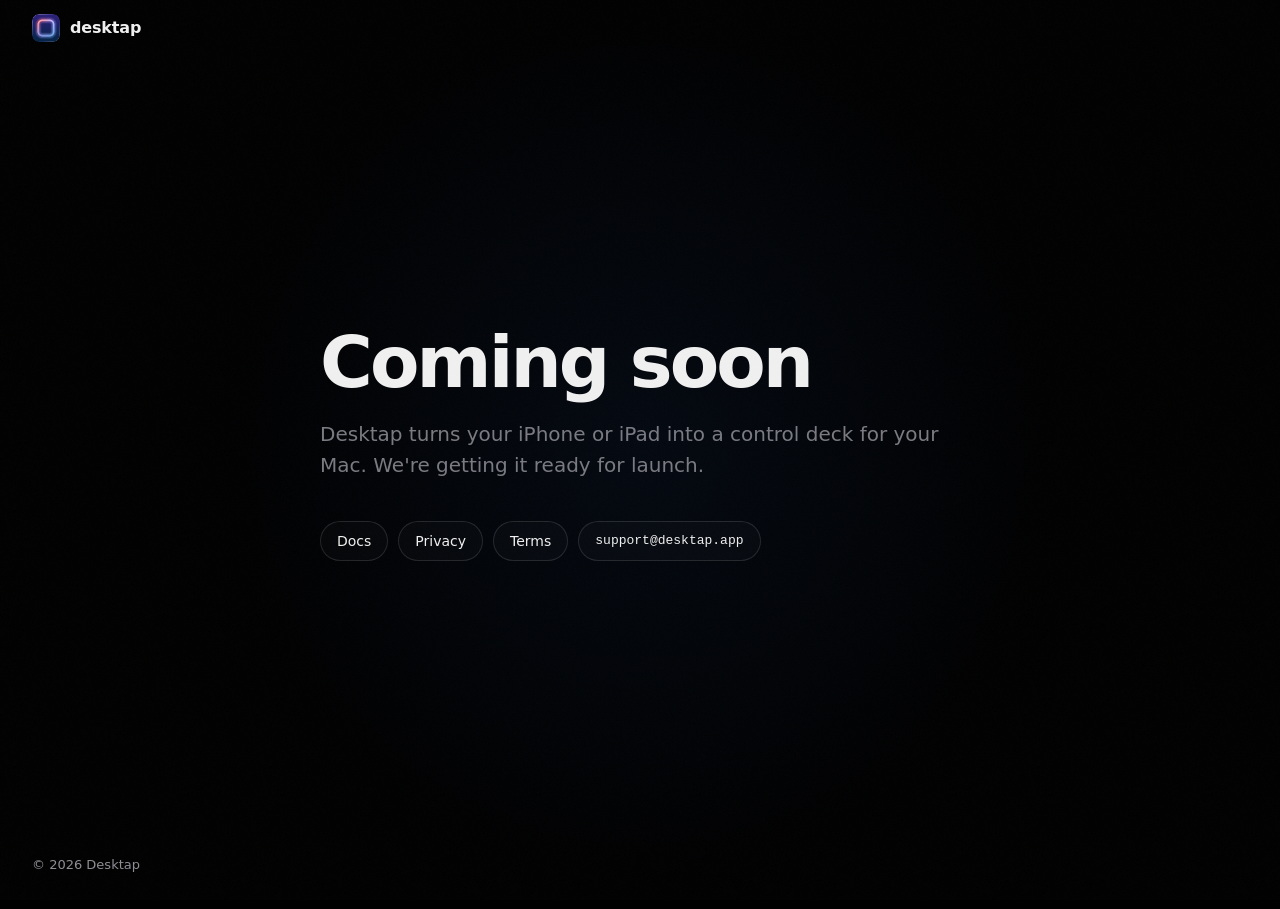
==== commit f89287fa: "New app icon "Neon" across the site: favicons, touch icon, header logo (a light 96 px copy), the pre" ====
--- a/index.html
+++ b/index.html
@@ -141,7 +141,7 @@
   <div class="soon">
     <header class="soon-head">
       <span class="nav-logo">
-        <img src="/assets/icon.png" alt="" width="28" height="28">
+        <img src="/assets/icon-96.png" alt="" width="28" height="28">
         desktap
       </span>
     </header>
--- a/assets/style.css
+++ b/assets/style.css
@@ -17,7 +17,8 @@
   --border-hover: rgba(255, 255, 255, 0.12);
   --text-primary: #F0F0F0;
   --text-secondary: #7A7A82;
-  --text-tertiary: #44444C;
+  /* Small quiet labels (footer, marquee, captions): 6.4:1 on black. The animated glow behind the page lightens the background up to about rgb(12, 49, 62), where this gray falls to 4.2:1: small text that can sit there has a dark backing (marquee, chat bubble) or a lighter color (.ww-foot) */
+  --text-tertiary: #8E8E96;
   --accent: #3B82F6;
   --accent-dim: #2563EB;
   --accent-glow: rgba(59, 130, 246, 0.25);
@@ -157,6 +158,12 @@
 }
 
 .nav-cta:hover { opacity: 0.85; }
+.nav-links .nav-cta,
+.nav-links .nav-cta:hover { color: var(--bg); }
+
+/* Download buttons: one label on a Mac, another on a phone or tablet (html.handheld, set before the first paint) */
+html:not(.handheld) .only-handheld,
+html.handheld .only-mac { display: none; }
 
 /* ---------- Hero ---------- */
 .hero {
@@ -211,6 +218,14 @@
   font-style: italic;
   font-weight: 700;
   padding-right: 0.04em;
+}
+
+/* A headline that says what the product is and what sets it apart (/next/): longer than a slogan, so smaller type */
+.hero h1.hero-pitch {
+  font-size: clamp(2rem, 4.6vw, 4.25rem);
+  line-height: 1.04;
+  letter-spacing: -0.04em;
+  text-wrap: balance;
 }
 
 .hero-subtitle {
@@ -295,148 +310,142 @@
   transform: translateY(-2px);
 }
 
-/* Hero phone visual */
+/* An app that is not out yet: a quiet note next to the buttons, not a button (no link, no badge look) */
+.soon-note {
+  display: inline-flex;
+  align-items: center;
+  justify-content: center;
+  gap: 10px;
+  padding: 14px 8px;
+  color: var(--text-secondary);
+  font-family: var(--display);
+  font-weight: 500;
+  font-size: 0.9375rem;
+  letter-spacing: -0.01em;
+}
+
+.soon-tag {
+  padding: 4px 10px;
+  border: 1px solid rgba(255, 255, 255, 0.14);
+  border-radius: 999px;
+  color: var(--text-primary);
+  font-family: var(--mono);
+  font-size: 0.6875rem;
+  font-weight: 500;
+  letter-spacing: 0.06em;
+  text-transform: uppercase;
+}
+
+/* Trust line under the agent's download button: Free · version · size · macOS · notarization.
+   Version and size are hidden until assets/agent-download.js reads them from the latest release. */
+.trust-line {
+  display: flex;
+  flex-wrap: wrap;
+  align-items: center;
+  row-gap: 4px;
+  margin-top: 18px;
+  color: var(--text-secondary);
+  font-family: var(--sans);
+  font-size: 0.8125rem;
+  letter-spacing: -0.005em;
+  line-height: 1.4;
+}
+
+.trust-line > span { white-space: nowrap; }
+
+.trust-line > span + span::before {
+  content: '·';
+  margin: 0 7px;
+  color: var(--text-tertiary);
+}
+
+.trust-line a {
+  color: var(--text-primary);
+  text-decoration: underline;
+  text-decoration-color: rgba(255, 255, 255, 0.25);
+  text-underline-offset: 3px;
+  transition: text-decoration-color 0.2s;
+}
+
+.trust-line a:hover { text-decoration-color: currentColor; }
+
+/* Inside .hero-actions / .cta-actions: a row of its own under the buttons; on a narrow screen, right under the button */
+.hero-actions .trust-line,
+.cta-actions .trust-line,
+.changelog-actions .trust-line {
+  width: 100%;
+  margin-top: 2px;
+}
+
+.cta-section .trust-line {
+  justify-content: center;
+  margin-bottom: 0;
+  font-size: 0.8125rem;
+}
+
+/* Hero visual */
 .hero-visual {
   display: flex;
   justify-content: center;
   position: relative;
 }
 
-.phone-frame {
+/* /next/: the deck on iPad and iPhone in Apple's product bezels (.hero-duo). Apple's marketing rules for its
+   devices: whole, upright, unchanged (no shadow, reflection or highlight on them), no overlap, no motion but a
+   fade, at least 200 px on screen — so side by side, bottom-aligned, at their real relative size (the iPhone 76%
+   of the iPad's height), a still aura behind and no hover; on a phone one under the other.
+   At every width the text is centered on top and the pair under it, wider than the container (up to 1320px,
+   24px from the window's edges, 16px ≤768px), so the buttons' labels read without zooming in. */
+.hero-duo {
+  min-height: auto;
+  padding: 120px 0 72px;
+}
+
+/* Two classes, so it beats `.hero .container` (1fr) of the ≤1024px block: a 1fr track takes the devices' fixed
+   width as its minimum and pushes the container past the window */
+.hero.hero-duo .container {
+  grid-template-columns: minmax(0, 1fr);
+  justify-items: center;
+  gap: 48px;
+  text-align: center;
+}
+
+.hero-duo .hero-content { max-width: 920px; }
+.hero-duo .hero-subtitle { max-width: 640px; margin: 0 auto 36px; }
+.hero-duo .hero-actions,
+.hero-duo .trust-line { justify-content: center; }
+
+.hero-duo .hero-visual { width: min(1320px, 100vw - 48px); }
+
+.hero-devices {
   position: relative;
-  width: min(380px, 80vw);
-  padding: 14px 14px;
-  border-radius: 64px;
-  background: linear-gradient(145deg, #2a2a30 0%, #0a0a0e 50%, #1c1c22 100%);
-  box-shadow:
-    inset 0 0 0 1.5px rgba(255,255,255,0.08),
-    inset 0 1px 0 rgba(255,255,255,0.12),
-    inset 0 -1px 0 rgba(0,0,0,0.6),
-    0 0 0 1px rgba(0,0,0,0.8),
-    0 32px 80px rgba(0,0,0,0.6),
-    0 0 120px rgba(120, 50, 180, 0.2);
-  transition: transform 0.4s cubic-bezier(0.16, 1, 0.3, 1);
-}
-
-.phone-frame::before {
+  isolation: isolate;
+  display: flex;
+  align-items: flex-end;
+  justify-content: space-between;
+  width: 100%;
+}
+
+.hero-devices::before {
   content: '';
   position: absolute;
-  top: 22px;
-  left: 50%;
-  transform: translateX(-50%);
-  width: 96px;
-  height: 28px;
-  background: #000;
-  border-radius: 20px;
-  z-index: 2;
-  box-shadow: inset 0 0 0 1px rgba(255,255,255,0.04);
-}
-
-.phone-frame::after {
-  content: '';
-  position: absolute;
-  left: -2px;
-  top: 110px;
-  width: 3px;
-  height: 32px;
-  background: linear-gradient(90deg, #1a1a1e, #3a3a40);
-  border-radius: 2px 0 0 2px;
-  box-shadow:
-    0 50px 0 #1a1a1e,
-    0 50px 0 0 #3a3a40,
-    0 96px 0 #1a1a1e;
-}
-
-.phone-frame img {
-  width: 100%;
-  height: auto;
-  display: block;
-  border-radius: 50px;
-  background: #000;
-  image-rendering: -webkit-optimize-contrast;
-  image-rendering: high-quality;
-  filter: contrast(1.05) saturate(1.08) brightness(1.02);
-  transform: translateZ(0);
-  -webkit-transform: translateZ(0);
-  backface-visibility: hidden;
-  -webkit-backface-visibility: hidden;
-}
-
-.phone-frame:hover {
-  transform: translateY(-8px) rotateX(2deg);
-}
-
-/* Floating capability badges around phone */
-.float-tag {
-  --tag-tint: 100, 210, 255;
-  position: absolute;
-  font-family: var(--display);
-  font-size: 0.75rem;
-  font-weight: 600;
-  letter-spacing: -0.005em;
-  padding: 7px 13px;
-  border-radius: 999px;
-  border: 1px solid rgba(var(--tag-tint), 0.45);
-  background:
-    linear-gradient(145deg, rgba(var(--tag-tint), 0.22) 0%, rgba(var(--tag-tint), 0.08) 100%),
-    rgba(10, 10, 18, 0.72);
-  color: rgb(var(--tag-tint));
-  backdrop-filter: blur(14px);
-  -webkit-backdrop-filter: blur(14px);
-  white-space: nowrap;
-  box-shadow:
-    inset 0 1px 0 rgba(255, 255, 255, 0.12),
-    0 8px 22px -6px rgba(var(--tag-tint), 0.5),
-    0 0 0 1px rgba(0, 0, 0, 0.4);
-  animation: floatTag 6s ease-in-out infinite;
-  z-index: 3;
-}
-
-/* LEFT side — odd positions */
-.float-tag:nth-child(2) {  /* ⌘ Hotkey */
-  --tag-tint: 191, 90, 242;
-  top: 6%; left: -54px; animation-delay: 0s;
-}
-.float-tag:nth-child(4) {  /* ⚙ System */
-  --tag-tint: 88, 86, 214;
-  top: 30%; left: -78px; animation-delay: 1.4s;
-}
-.float-tag:nth-child(6) {  /* ✦ AppleScript */
-  --tag-tint: 255, 214, 10;
-  top: 56%; left: -68px; animation-delay: 2.8s;
-}
-.float-tag:nth-child(8) {  /* → URL */
-  --tag-tint: 48, 209, 88;
-  bottom: 8%; left: -52px; animation-delay: 4.2s;
-}
-
-/* RIGHT side — even positions */
-.float-tag:nth-child(3) {  /* ▶ Launch App */
-  --tag-tint: 100, 210, 255;
-  top: 12%; right: -56px; animation-delay: 0.7s;
-}
-.float-tag:nth-child(5) {  /* $ Shell */
-  --tag-tint: 255, 159, 10;
-  top: 38%; right: -64px; animation-delay: 2.1s;
-}
-.float-tag:nth-child(7) {  /* ◐ Shortcut */
-  --tag-tint: 255, 55, 95;
-  top: 64%; right: -68px; animation-delay: 3.5s;
-}
-.float-tag:nth-child(9) {  /* ¶ Snippet */
-  --tag-tint: 255, 105, 97;
-  bottom: 4%; right: -52px; animation-delay: 4.9s;
-}
-
-@keyframes floatTag {
-  0%, 100% { transform: translateY(0); }
-  50% { transform: translateY(-6px); }
-}
+  inset: -12% -8%;
+  z-index: -1;
+  background: radial-gradient(closest-side, rgba(59, 130, 246, 0.16), rgba(59, 130, 246, 0));
+  pointer-events: none;
+}
+
+.hero-devices img { height: auto; }
+
+.hero-ipad { width: 75%; }
+.hero-iphone { width: 21.5%; }
 
 /* ---------- Marquee ---------- */
 .marquee {
   border-top: 1px solid var(--border);
   border-bottom: 1px solid var(--border);
+  /* Tones the glow down behind the labels, so they keep 4.5:1 wherever the glow is */
+  background: rgba(0, 0, 0, 0.4);
   padding: 14px 0;
   overflow: hidden;
   position: relative;
@@ -480,7 +489,7 @@
 
 .features-header {
   display: grid;
-  grid-template-columns: 1fr 1fr;
+  grid-template-columns: minmax(0, 1.4fr) minmax(0, 1fr);
   gap: 40px;
   margin-bottom: 72px;
   align-items: end;
@@ -496,6 +505,11 @@
   -webkit-background-clip: text;
   background-clip: text;
   -webkit-text-fill-color: transparent;
+}
+
+/* The second line of the header: quieter than the first, still readable (not tertiary) */
+.features-header h2 .features-sub {
+  -webkit-text-fill-color: var(--text-secondary);
 }
 
 .features-header p {
@@ -570,14 +584,15 @@
 /* Per-card vibrant accents */
 .bento-card:nth-child(1) { --card-tint: 88, 86, 214; }   /* indigo — 8 commands */
 .bento-card:nth-child(2) { --card-tint: 48, 209, 88; }   /* green — Live widgets */
-.bento-card:nth-child(3) { --card-tint: 255, 159, 10; }  /* orange — Pages */
+.bento-card:nth-child(3) { --card-tint: 255, 159, 10; }  /* orange — Pages that follow apps */
 .bento-card:nth-child(4) { --card-tint: 255, 55, 95; }   /* pink — Profiles */
-.bento-card:nth-child(5) { --card-tint: 100, 210, 255; } /* cyan — Grid */
+.bento-card:nth-child(5) { --card-tint: 100, 210, 255; } /* cyan — iPad */
 .bento-card:nth-child(6) { --card-tint: 191, 90, 242; }  /* purple — AI/MCP */
 .bento-card:nth-child(7) { --card-tint: 255, 214, 10; }  /* yellow — Sync/Privacy */
 
 .bento-card.span-8 { grid-column: span 8; }
 .bento-card.span-4 { grid-column: span 4; }
+.bento-card.span-12 { grid-column: span 12; }
 
 .bento-icon {
   width: 52px;
@@ -622,6 +637,11 @@
   z-index: 1;
 }
 
+.bento-card p strong {
+  color: var(--text-primary);
+  font-weight: 600;
+}
+
 .bento-card .card-number {
   position: absolute;
   top: 24px;
@@ -692,29 +712,61 @@
   box-shadow: 0 0 20px -5px rgba(var(--card-tint), 0.5);
 }
 
-/* Mini grid visual */
-.grid-mini {
+/* Pages card: the same deck with Figma in front, then Xcode — the top bar and first row of each page */
+.page-flip {
   display: grid;
-  grid-template-columns: repeat(4, 1fr);
-  grid-auto-rows: 22px;
-  gap: 5px;
-  margin-top: 18px;
-}
-
-.g-cell {
-  background: rgba(255, 255, 255, 0.05);
-  border: 1px solid rgba(255, 255, 255, 0.04);
-  border-radius: 5px;
-  transition: all 0.3s;
-}
-
-.g-cell.active {
-  background: linear-gradient(145deg, rgba(var(--card-tint), 0.4) 0%, rgba(var(--card-tint), 0.18) 100%);
-  border-color: rgba(var(--card-tint), 0.5);
-  box-shadow: 0 0 14px rgba(var(--card-tint), 0.4);
-}
-
-.g-cell.g-2x1 { grid-column: span 2; }
+  grid-template-columns: minmax(0, 1fr) auto minmax(0, 1fr);
+  align-items: center;
+  gap: 14px;
+  margin-top: 24px;
+  position: relative;
+  z-index: 1;
+}
+
+.page-flip figure { margin: 0; }
+
+.page-flip img,
+.card-ipad-screen,
+.for-shot {
+  display: block;
+  width: 100%;
+  height: auto;
+  border-radius: 12px;
+  background: var(--phone-screen);
+  box-shadow: 0 0 0 1px rgba(255, 255, 255, 0.1), 0 20px 48px -24px rgba(0, 0, 0, 0.9);
+}
+
+.page-flip figcaption {
+  margin-top: 10px;
+  font-family: var(--mono);
+  font-size: 0.6875rem;
+  letter-spacing: 0.12em;
+  text-transform: uppercase;
+  color: var(--text-secondary);
+}
+
+.page-flip-arrow {
+  font-family: var(--mono);
+  color: rgb(var(--card-tint));
+  margin-top: -22px; /* level with the pictures, not with picture + caption */
+}
+
+/* iPad card: the text left, the iPad's screen right — the screen alone, no Apple bezel */
+.bento-card.card-ipad {
+  display: grid;
+  grid-template-columns: minmax(0, 1fr) minmax(0, 1.55fr);
+  gap: 48px;
+  align-items: center;
+  padding-top: 56px; /* the card number above the picture, not on it */
+}
+
+.card-ipad-text p + p { margin-top: 12px; }
+
+.card-ipad-screen {
+  border-radius: 18px;
+  position: relative;
+  z-index: 1;
+}
 
 /* Live dashboard mini visual */
 .live-bars {
@@ -748,22 +800,32 @@
   50% { opacity: 0.8; transform: scaleY(1.15); }
 }
 
-/* ---------- MCP / Terminal ---------- */
-.mcp {
+/* ---------- AI (/next/) — the review card, what you say and get, the promise ---------- */
+.ai {
   padding: 120px 0;
-}
-
-.mcp-layout {
+  position: relative;
+}
+
+.ai-layout {
   display: grid;
-  grid-template-columns: 1fr 1.2fr;
-  gap: 64px;
-  align-items: center;
-}
-
-.mcp-content h2 {
+  grid-template-columns: minmax(0, 1fr) minmax(0, 340px);
+  grid-template-areas:
+    "head card"
+    "body card";
+  grid-template-rows: auto 1fr;
+  column-gap: 96px;
+  row-gap: 40px;
+  align-items: start;
+}
+
+.ai-head { grid-area: head; }
+.ai-card { grid-area: card; }
+.ai-body { grid-area: body; }
+
+.ai-head h2 {
   font-family: var(--display);
   font-weight: 700;
-  font-size: clamp(2.4rem, 5vw, 4.4rem);
+  font-size: clamp(2.2rem, 4.4vw, 3.6rem);
   line-height: 1.04;
   letter-spacing: -0.04em;
   margin-bottom: 24px;
@@ -771,27 +833,157 @@
   -webkit-background-clip: text;
   background-clip: text;
   -webkit-text-fill-color: transparent;
-}
-
-.mcp-content h2 .serif-accent {
+  text-wrap: balance;
+}
+
+.ai-head h2 em {
+  font-family: 'New York', 'Iowan Old Style', 'Hoefler Text', Georgia, serif;
+  font-style: italic;
+  font-weight: 500;
+  padding-right: 0.04em;
   background: linear-gradient(135deg, #bf5af2 0%, #64d2ff 100%);
   -webkit-background-clip: text;
   background-clip: text;
   -webkit-text-fill-color: transparent;
 }
 
-.mcp-content p {
+.ai-head p {
+  color: var(--text-secondary);
+  font-size: 1rem;
+  line-height: 1.65;
+  max-width: 560px;
+}
+
+.ai-head b, .ai-promise b { color: var(--text-primary); font-weight: 500; }
+
+/* The review card in Apple's bezel: as in the hero — no shadow or anything over the device, a fade without
+   movement (.reveal-fade), a still aura behind, never under 200 px */
+.ai-card {
+  position: relative;
+  isolation: isolate;
+  margin: 0;
+  width: 100%;
+  justify-self: center;
+}
+
+.ai-card::before {
+  content: '';
+  position: absolute;
+  inset: -10% -30%;
+  z-index: -1;
+  background: radial-gradient(closest-side, rgba(59, 130, 246, 0.16), rgba(59, 130, 246, 0));
+  pointer-events: none;
+}
+
+.ai-card img {
+  display: block;
+  width: 100%;
+  height: auto;
+}
+
+.ai-card figcaption {
+  margin-top: 18px;
+  text-align: center;
+  font-family: var(--mono);
+  font-size: 0.625rem;
+  letter-spacing: 0.1em;
+  text-transform: uppercase;
+  color: var(--text-secondary);
+}
+
+.reveal.reveal-fade { transform: none; }
+
+/* You say → you get */
+.ai-asks {
+  margin: 0;
+  border-top: 1px solid var(--border);
+}
+
+.ai-ask {
+  display: grid;
+  grid-template-columns: minmax(0, 1.15fr) minmax(0, 1fr);
+  gap: 32px;
+  padding: 16px 0;
+  border-bottom: 1px solid var(--border);
+}
+
+.ai-ask dt {
+  font-family: var(--display);
+  font-size: 1.0625rem;
+  font-weight: 500;
+  font-style: italic;
+  letter-spacing: -0.01em;
+  line-height: 1.4;
+  color: var(--text-primary);
+}
+
+.ai-ask dd {
+  position: relative;
+  margin: 0;
   color: var(--text-secondary);
   font-size: 0.9375rem;
-  line-height: 1.7;
-  margin-bottom: 16px;
-  max-width: 400px;
-}
-
-.mcp-content .compat-list {
-  display: flex;
-  gap: 12px;
-  margin-top: 24px;
+  line-height: 1.5;
+}
+
+.ai-ask dd::before {
+  content: '→';
+  position: absolute;
+  left: -24px;
+  color: var(--accent);
+}
+
+.ai-promise {
+  display: flex;
+  gap: 16px;
+  margin-top: 32px;
+  padding: 20px 22px;
+  background: rgba(14, 14, 22, 0.75);
+  backdrop-filter: blur(16px);
+  -webkit-backdrop-filter: blur(16px);
+  border: 1px solid var(--border);
+  border-radius: 14px;
+}
+
+.ai-promise > svg {
+  flex: none;
+  width: 24px;
+  height: 24px;
+  color: var(--accent);
+}
+
+.ai-promise p {
+  color: var(--text-secondary);
+  font-size: 0.9375rem;
+  line-height: 1.6;
+}
+
+.ai-promise p + p { margin-top: 6px; }
+
+.ai-more {
+  display: inline-flex;
+  align-items: center;
+  gap: 6px;
+  margin-top: 12px;
+  font-size: 0.875rem;
+  font-weight: 500;
+  color: var(--accent);
+}
+
+.ai-more::after { content: '→'; transition: transform 0.2s; }
+.ai-more:hover::after { transform: translateX(3px); }
+
+.ai-works {
+  display: flex;
+  flex-wrap: wrap;
+  align-items: center;
+  gap: 10px;
+  margin-top: 28px;
+}
+
+.ai-works-label {
+  margin-right: 4px;
+  font-size: 0.8125rem;
+  color: var(--text-secondary);
 }
 
 .compat-item {
@@ -805,198 +997,76 @@
   color: var(--text-secondary);
 }
 
-/* MCP flow visual */
-.mcp-flow {
-  display: flex;
-  flex-direction: column;
-  gap: 8px;
-  position: relative;
-}
-
-.flow-card {
-  background:
-    radial-gradient(120% 80% at 0% 0%, rgba(var(--flow-tint, 191, 90, 242), 0.10) 0%, transparent 55%),
-    linear-gradient(180deg, rgba(20, 20, 30, 0.85) 0%, rgba(10, 10, 18, 0.85) 100%);
-  backdrop-filter: blur(20px);
-  -webkit-backdrop-filter: blur(20px);
-  border: 1px solid rgba(var(--flow-tint, 191, 90, 242), 0.18);
-  border-radius: 22px;
-  padding: 22px;
-  position: relative;
-  overflow: hidden;
-  box-shadow: 0 16px 48px -16px rgba(var(--flow-tint, 191, 90, 242), 0.35);
-}
-
-.flow-client { --flow-tint: 191, 90, 242; }
-.flow-result { --flow-tint: 100, 210, 255; }
-
-.flow-card-header {
-  display: flex;
-  align-items: center;
-  gap: 12px;
-  margin-bottom: 16px;
-}
-
-.flow-avatar {
-  width: 38px;
-  height: 38px;
-  border-radius: 50%;
-  display: flex;
-  align-items: center;
-  justify-content: center;
-  color: white;
-  flex-shrink: 0;
-}
-
-.flow-avatar-claude {
-  background: #f0eee5;
-  box-shadow: 0 4px 16px -4px rgba(217, 119, 87, 0.5);
-  overflow: hidden;
-}
-
-.flow-avatar-claude img {
-  width: 100%;
-  height: 100%;
-  object-fit: cover;
-  border-radius: 50%;
-}
-
-.flow-avatar-app {
-  background: linear-gradient(145deg, rgba(100, 210, 255, 0.3), rgba(100, 210, 255, 0.1));
-  border: 1px solid rgba(100, 210, 255, 0.4);
-  box-shadow: 0 4px 16px -4px rgba(100, 210, 255, 0.5);
-}
-
-.flow-avatar-app img { border-radius: 6px; }
-
-.flow-card-title {
-  font-family: var(--display);
+/* Claude Code waiting for an answer: one live button (assets/js/live-widgets.js) on a patch of phone screen */
+.ai-wait {
+  display: flex;
+  align-items: center;
+  gap: 28px;
+  margin-top: 72px;
+  padding: 22px 28px 22px 22px;
+  background: rgba(14, 14, 22, 0.75);
+  backdrop-filter: blur(16px);
+  -webkit-backdrop-filter: blur(16px);
+  border: 1px solid var(--border);
+  border-radius: 14px;
+}
+
+.ai-wait-face {
+  flex: none;
+  width: 108px;
+  padding: 14px;
+  background: var(--phone-screen);
+  border: 1px solid var(--border);
+  border-radius: 26px;
+}
+
+.ai-wait-face .ww-slot { width: 100%; }
+
+.ai-wait-text { flex: 1; }
+
+.ai-wait h3 {
+  font-family: var(--display);
+  font-size: 1.125rem;
+  font-weight: 600;
+  letter-spacing: -0.02em;
+  margin-bottom: 6px;
+}
+
+.ai-wait p {
+  color: var(--text-secondary);
   font-size: 0.9375rem;
-  font-weight: 600;
-  color: var(--text-primary);
-  letter-spacing: -0.01em;
-}
-
-.flow-card-meta {
-  font-family: var(--mono);
-  font-size: 0.625rem;
-  color: var(--text-tertiary);
-  letter-spacing: 0.06em;
-  text-transform: uppercase;
-  margin-top: 2px;
-}
-
-.flow-bubble {
-  background: linear-gradient(145deg, rgba(191, 90, 242, 0.18), rgba(191, 90, 242, 0.06));
-  border: 1px solid rgba(191, 90, 242, 0.3);
-  color: var(--text-primary);
-  padding: 14px 18px;
-  border-radius: 16px 16px 16px 4px;
-  font-size: 0.9375rem;
-  line-height: 1.45;
-  font-weight: 400;
-}
-
-.flow-pipe {
-  display: flex;
-  align-items: center;
-  justify-content: center;
-  height: 44px;
-  position: relative;
-}
-
-.flow-pipe::before {
-  content: '';
-  position: absolute;
-  left: 50%;
-  top: 0;
-  bottom: 0;
-  width: 2px;
-  background: linear-gradient(180deg,
-    rgba(191, 90, 242, 0.6) 0%,
-    rgba(100, 210, 255, 0.6) 100%);
-  transform: translateX(-50%);
-  border-radius: 2px;
-  box-shadow: 0 0 12px rgba(191, 90, 242, 0.4);
-}
-
-.flow-pipe::after {
-  content: '';
-  position: absolute;
-  left: 50%;
-  top: 0;
-  width: 6px;
-  height: 6px;
-  background: rgba(100, 210, 255, 0.95);
-  border-radius: 50%;
-  transform: translateX(-50%);
-  box-shadow: 0 0 12px rgba(100, 210, 255, 0.8);
-  animation: flowDrop 2.4s ease-in-out infinite;
-}
-
-@keyframes flowDrop {
-  0%   { top: 0;    opacity: 0; }
-  20%  { opacity: 1; }
-  80%  { opacity: 1; }
-  100% { top: 100%; opacity: 0; }
-}
-
-.flow-pipe-label {
-  position: relative;
-  z-index: 1;
-  font-family: var(--mono);
-  font-size: 0.625rem;
-  letter-spacing: 0.14em;
-  text-transform: uppercase;
-  color: var(--text-secondary);
-  background: rgba(10, 10, 18, 0.95);
-  padding: 5px 14px;
-  border: 1px solid rgba(255, 255, 255, 0.1);
-  border-radius: 999px;
-  backdrop-filter: blur(10px);
-}
-
-.flow-buttons {
-  display: grid;
-  grid-template-columns: 1fr 1fr;
-  gap: 10px;
-}
-
-.flow-btn {
-  display: flex;
-  align-items: center;
-  gap: 12px;
-  padding: 14px 16px;
-  background: linear-gradient(180deg, rgba(255,255,255,0.06), rgba(255,255,255,0.02));
-  border: 1px solid rgba(255,255,255,0.08);
-  border-radius: 14px;
-  color: var(--text-primary);
-  font-size: 0.875rem;
-  font-weight: 500;
-  letter-spacing: -0.01em;
-  opacity: 0;
-  animation: flowBtnReveal 0.5s cubic-bezier(0.16, 1, 0.3, 1) forwards;
-  transition: transform 0.25s, border-color 0.25s;
-}
-
-.flow-btn:hover {
-  transform: translateY(-1px);
-  border-color: rgba(100, 210, 255, 0.3);
-}
-
-.flow-btn:nth-child(1) { animation-delay: 0.5s; }
-.flow-btn:nth-child(2) { animation-delay: 0.7s; }
-.flow-btn:nth-child(3) { animation-delay: 0.9s; }
-.flow-btn:nth-child(4) { animation-delay: 1.1s; }
-
-.flow-btn-icon {
-  font-size: 1.125rem;
-  line-height: 1;
-}
-
-@keyframes flowBtnReveal {
-  from { opacity: 0; transform: translateY(10px) scale(0.96); }
-  to   { opacity: 1; transform: translateY(0) scale(1); }
+  line-height: 1.6;
+  max-width: 620px;
+}
+
+.ai-wait .ai-more { flex: none; margin-top: 0; }
+
+@media (max-width: 1024px) {
+  .ai-layout {
+    grid-template-columns: minmax(0, 1fr);
+    grid-template-areas: "head" "card" "body";
+    grid-template-rows: none;
+    row-gap: 48px;
+  }
+  .ai-card { max-width: 300px; }
+}
+
+@media (max-width: 768px) {
+  .ai { padding: 100px 0; }
+  .ai-wait { flex-wrap: wrap; margin-top: 56px; }
+  .ai-wait-text { flex-basis: calc(100% - 136px); }
+  .ai-wait .ai-more { margin-left: 136px; }
+}
+
+/* Narrow: the answer under the ask, its arrow in front */
+@media (max-width: 560px) {
+  .ai-ask { grid-template-columns: minmax(0, 1fr); gap: 4px; }
+  .ai-ask dd { padding-left: 22px; }
+  .ai-ask dd::before { left: 0; }
+  .ai-card { max-width: 260px; }
+  .ai-wait { flex-direction: column; align-items: flex-start; gap: 18px; padding: 22px; }
+  .ai-wait-text { flex-basis: auto; }
+  .ai-wait .ai-more { margin-left: 0; }
 }
 
 /* ---------- How It Works — horizontal ---------- */
@@ -1140,6 +1210,123 @@
   z-index: 1;
 }
 
+/* ---------- FAQ (/next/) — heading on the left, the questions as <details> on the right ---------- */
+.faq {
+  padding: 140px 0;
+  border-top: 1px solid var(--border);
+  position: relative;
+}
+
+.faq-layout {
+  display: grid;
+  grid-template-columns: minmax(0, 5fr) minmax(0, 7fr);
+  gap: 72px;
+  align-items: start;
+}
+
+/* The heading stays in view while the answers scroll past */
+.faq-head {
+  position: sticky;
+  top: 104px;
+}
+
+.faq-head h2 {
+  font-family: var(--display);
+  font-weight: 700;
+  font-size: clamp(2rem, 4vw, 3.2rem);
+  line-height: 1.08;
+  letter-spacing: -0.035em;
+  margin-bottom: 20px;
+}
+
+.faq-head h2 span { display: block; color: var(--text-tertiary); }
+
+.faq-head p {
+  color: var(--text-secondary);
+  font-size: 1rem;
+  line-height: 1.6;
+  max-width: 360px;
+}
+
+.faq-head p a {
+  color: var(--text-primary);
+  border-bottom: 1px solid var(--border-hover);
+  transition: border-color 0.2s;
+}
+
+.faq-head p a:hover { border-color: var(--text-primary); }
+
+.faq-list { border-top: 1px solid var(--border); }
+
+.faq-item { border-bottom: 1px solid var(--border); }
+
+.faq-item summary {
+  list-style: none;
+  display: flex;
+  align-items: center;
+  justify-content: space-between;
+  gap: 24px;
+  padding: 24px 0;
+  cursor: pointer;
+  font-family: var(--display);
+  font-size: 1.125rem;
+  font-weight: 600;
+  letter-spacing: -0.02em;
+  line-height: 1.35;
+  color: var(--text-primary);
+}
+
+.faq-item summary::-webkit-details-marker { display: none; }
+
+/* A plus that turns into a cross when the answer is open */
+.faq-item summary::after {
+  content: '';
+  flex: none;
+  width: 14px;
+  height: 14px;
+  background:
+    linear-gradient(currentColor, currentColor) center / 100% 1.5px no-repeat,
+    linear-gradient(currentColor, currentColor) center / 1.5px 100% no-repeat;
+  color: var(--text-secondary);
+  transition: transform 0.3s cubic-bezier(0.16, 1, 0.3, 1), color 0.2s;
+}
+
+.faq-item summary:hover::after { color: var(--text-primary); }
+.faq-item[open] summary::after { transform: rotate(45deg); color: var(--accent); }
+
+.faq-answer {
+  padding: 0 48px 28px 0;
+  color: var(--text-secondary);
+  font-size: 0.9375rem;
+  line-height: 1.7;
+}
+
+.faq-answer p + p { margin-top: 12px; }
+.faq-answer b { color: var(--text-primary); font-weight: 500; }
+
+.faq-more {
+  display: inline-flex;
+  align-items: center;
+  gap: 6px;
+  margin: 16px 20px 0 0;
+  font-size: 0.875rem;
+  color: var(--accent);
+}
+
+.faq-more::after { content: '→'; transition: transform 0.2s; }
+.faq-more:hover::after { transform: translateX(3px); }
+
+@media (max-width: 1024px) {
+  .faq-layout { grid-template-columns: 1fr; gap: 40px; }
+  .faq-head { position: static; }
+}
+
+@media (max-width: 768px) {
+  .faq { padding: 100px 0; }
+  .faq-item summary { font-size: 1rem; padding: 20px 0; }
+  .faq-answer { padding-right: 0; }
+}
+
 /* ---------- CTA ---------- */
 .cta-section {
   padding: 120px 0;
@@ -1224,7 +1411,7 @@
   transition: color 0.2s;
 }
 
-.footer-links a:hover { color: var(--text-secondary); }
+.footer-links a:hover { color: var(--text-primary); }
 
 .footer-right {
   font-size: 0.8125rem;
@@ -1263,10 +1450,16 @@
 .hero-subtitle{ animation: fadeUp 0.7s cubic-bezier(0.16,1,0.3,1) 0.4s both; }
 .hero-actions { animation: fadeUp 0.7s cubic-bezier(0.16,1,0.3,1) 0.5s both; }
 .hero-visual  { animation: fadeUp 1s cubic-bezier(0.16,1,0.3,1) 0.6s both; }
+.hero-duo .hero-visual { animation-name: fadeIn; }  /* Apple's devices: a fade, no movement */
 
 @keyframes fadeUp {
   from { opacity: 0; transform: translateY(32px); }
   to   { opacity: 1; transform: translateY(0); }
+}
+
+@keyframes fadeIn {
+  from { opacity: 0; }
+  to   { opacity: 1; }
 }
 
 /* ---------- Legal ---------- */
@@ -1300,6 +1493,7 @@
   font-weight: 600;
   margin-top: 40px;
   margin-bottom: 12px;
+  scroll-margin-top: 88px;   /* a link to a section (/terms#subscriptions) lands below the fixed nav */
 }
 
 .legal p, .legal li {
@@ -1315,6 +1509,841 @@
   color: var(--accent);
   text-decoration: underline;
   text-underline-offset: 2px;
+}
+
+/* ---------- Changelog (/changelog/) ---------- */
+/* .changelog.container: beats the later `.container { padding }` of the narrow layouts */
+.changelog.container {
+  padding: 140px 32px 96px;
+  max-width: 944px;
+  margin: 0 auto;
+}
+
+.changelog-head { margin-bottom: 64px; }
+
+.changelog-actions {
+  display: flex;
+  flex-wrap: wrap;
+  align-items: center;
+  gap: 12px;
+}
+
+.changelog-head h1 {
+  font-family: var(--display);
+  font-weight: 700;
+  font-size: clamp(2.2rem, 4.5vw, 3.2rem);
+  line-height: 1.08;
+  letter-spacing: -0.035em;
+  margin-bottom: 16px;
+}
+
+.changelog-lede {
+  max-width: 580px;
+  color: #c8c8d0;
+  font-family: var(--display);
+  font-size: 1.0625rem;
+  line-height: 1.5;
+  letter-spacing: -0.01em;
+  margin-bottom: 32px;
+}
+
+.releases { list-style: none; }
+
+/* One release: version and date on the left, what changed on the right */
+.release {
+  display: grid;
+  grid-template-columns: 200px 1fr;
+  gap: 32px;
+  padding: 36px 0;
+  border-top: 1px solid var(--border);
+  scroll-margin-top: 80px;
+}
+
+.release-meta {
+  display: flex;
+  flex-direction: column;
+  align-items: flex-start;
+  gap: 8px;
+}
+
+.release-version {
+  font-family: var(--display);
+  font-weight: 700;
+  font-size: 1.5rem;
+  line-height: 1.1;
+  letter-spacing: -0.03em;
+}
+
+.release-version a:hover { color: var(--accent); }
+
+.release-date {
+  color: var(--text-secondary);
+  font-family: var(--mono);
+  font-size: 0.6875rem;
+  letter-spacing: 0.06em;
+  text-transform: uppercase;
+}
+
+/* "Latest" appears on the entry of the newest GitHub release (assets/agent-download.js adds .is-latest) */
+.release-latest {
+  display: none;
+  padding: 3px 9px;
+  border: 1px solid rgba(52, 211, 153, 0.35);
+  border-radius: 999px;
+  color: var(--green);
+  font-family: var(--mono);
+  font-size: 0.625rem;
+  font-weight: 500;
+  letter-spacing: 0.08em;
+  text-transform: uppercase;
+}
+
+.release.is-latest .release-latest { display: inline-block; }
+
+.release-title {
+  font-family: var(--display);
+  font-weight: 600;
+  font-size: 1.125rem;
+  letter-spacing: -0.02em;
+  margin-bottom: 14px;
+}
+
+/* Who the changes are for: the iPhone & iPad app, the Mac agent (they share one version) */
+.release-group {
+  display: flex;
+  align-items: center;
+  gap: 8px;
+  margin: 22px 0 6px;
+  color: var(--text-secondary);
+  font-family: var(--mono);
+  font-size: 0.625rem;
+  font-weight: 500;
+  letter-spacing: 0.12em;
+  text-transform: uppercase;
+}
+
+.release-title + .release-group { margin-top: 0; }
+
+.release-changes { list-style: none; }
+
+.release-changes li {
+  display: grid;
+  grid-template-columns: 76px 1fr;
+  gap: 12px;
+  align-items: baseline;
+  padding: 7px 0;
+  color: #c8c8d0;
+  font-size: 0.9375rem;
+  line-height: 1.55;
+}
+
+.release-changes code {
+  font-family: var(--mono);
+  font-size: 0.8125em;
+  color: var(--text-primary);
+}
+
+/* What kind of change: New (accent), Improved (neutral), Fixed (green) */
+.change-kind {
+  justify-self: start;
+  padding: 2px 8px;
+  border: 1px solid rgba(255, 255, 255, 0.14);
+  border-radius: 999px;
+  color: var(--text-secondary);
+  font-family: var(--mono);
+  font-size: 0.5625rem;
+  font-weight: 500;
+  letter-spacing: 0.08em;
+  text-transform: uppercase;
+  white-space: nowrap;
+}
+
+.change-kind.is-new { color: var(--accent); border-color: rgba(59, 130, 246, 0.4); }
+.change-kind.is-fixed { color: var(--green); border-color: rgba(52, 211, 153, 0.35); }
+
+@media (max-width: 768px) {
+  .changelog.container { padding: 120px 20px 72px; }
+  .changelog-head { margin-bottom: 40px; }
+  .release { grid-template-columns: 1fr; gap: 16px; padding: 28px 0; }
+  .release-meta { flex-direction: row; flex-wrap: wrap; align-items: baseline; gap: 6px 12px; }
+}
+
+@media (max-width: 480px) {
+  .release-changes li { grid-template-columns: 1fr; gap: 6px; }
+}
+
+/* ---------- Press kit (/next/press/) ---------- */
+/* Same frame as the changelog: a head, then sections divided by a hairline, title on the left at full width */
+.press.container {
+  padding: 140px 32px 96px;
+  max-width: 1080px;
+  margin: 0 auto;
+}
+
+.press-head { margin-bottom: 56px; }
+
+.press-head h1 {
+  font-family: var(--display);
+  font-weight: 700;
+  font-size: clamp(2.2rem, 4.5vw, 3.2rem);
+  line-height: 1.08;
+  letter-spacing: -0.035em;
+  margin-bottom: 16px;
+}
+
+.press-lede {
+  max-width: 600px;
+  color: #c8c8d0;
+  font-family: var(--display);
+  font-size: 1.0625rem;
+  line-height: 1.5;
+  letter-spacing: -0.01em;
+  margin-bottom: 32px;
+}
+
+.press-actions {
+  display: flex;
+  flex-wrap: wrap;
+  align-items: center;
+  gap: 12px 18px;
+}
+
+.press-zip-meta,
+.press-group span,
+.press-shot figcaption span {
+  color: var(--text-secondary);
+  font-family: var(--mono);
+  font-size: 0.6875rem;
+  letter-spacing: 0.04em;
+}
+
+.press-contact {
+  margin-top: 24px;
+  color: var(--text-tertiary);
+  font-size: 0.9375rem;
+}
+
+.press-contact a,
+.press-note a,
+.press-links a { color: var(--text-primary); border-bottom: 1px solid rgba(255, 255, 255, 0.2); transition: border-color 0.2s, color 0.2s; }
+.press-contact a:hover,
+.press-note a:hover,
+.press-links a:hover { color: var(--accent); border-color: var(--accent); }
+
+.press-toc {
+  display: flex;
+  flex-wrap: wrap;
+  gap: 8px;
+  margin-top: 28px;
+  list-style: none;
+}
+
+.press-toc a {
+  display: inline-block;
+  padding: 6px 12px;
+  border: 1px solid var(--border-hover);
+  border-radius: 999px;
+  color: var(--text-secondary);
+  font-family: var(--mono);
+  font-size: 0.6875rem;
+  letter-spacing: 0.06em;
+  text-transform: uppercase;
+  transition: color 0.2s, border-color 0.2s;
+}
+
+.press-toc a:hover { color: var(--text-primary); border-color: rgba(255, 255, 255, 0.3); }
+
+.press-section {
+  padding: 44px 0;
+  border-top: 1px solid var(--border);
+  scroll-margin-top: 64px;
+}
+
+.press-section h2 {
+  font-family: var(--display);
+  font-weight: 700;
+  font-size: 1.5rem;
+  line-height: 1.1;
+  letter-spacing: -0.03em;
+  margin-bottom: 24px;
+}
+
+.press-note {
+  max-width: 640px;
+  margin: -8px 0 24px;
+  color: var(--text-tertiary);
+  font-size: 0.9375rem;
+  line-height: 1.55;
+}
+
+.press-section b { color: var(--text-primary); font-weight: 600; }
+
+/* Facts: the name of the fact on the left, the fact on the right */
+.press-facts > div {
+  display: grid;
+  grid-template-columns: 200px 1fr;
+  gap: 32px;
+  padding: 14px 0;
+  border-top: 1px solid var(--border);
+}
+
+.press-facts > div:first-child { border-top: none; padding-top: 0; }
+
+.press-facts dt {
+  padding-top: 3px;
+  color: var(--text-secondary);
+  font-family: var(--mono);
+  font-size: 0.6875rem;
+  font-weight: 500;
+  letter-spacing: 0.1em;
+  text-transform: uppercase;
+}
+
+.press-facts dd {
+  max-width: 680px;
+  color: #c8c8d0;
+  font-size: 0.9375rem;
+  line-height: 1.6;
+}
+
+.press-links { display: flex; flex-wrap: wrap; gap: 6px 20px; }
+
+/* Descriptions: one card per length, Copy in its corner */
+.press-texts {
+  display: grid;
+  grid-template-columns: repeat(2, minmax(0, 1fr));
+  gap: 16px;
+}
+
+.press-text {
+  padding: 20px 22px 22px;
+  background: var(--bg-card);
+  border: 1px solid var(--border);
+  border-radius: 16px;
+}
+
+/* One line and 25 words side by side; 50 and 150 words at full width */
+.press-text:nth-child(n + 3) { grid-column: 1 / -1; }
+
+.press-text header {
+  display: flex;
+  align-items: center;
+  justify-content: space-between;
+  gap: 12px;
+  margin-bottom: 12px;
+}
+
+.press-text h3 {
+  color: var(--accent);
+  font-family: var(--mono);
+  font-size: 0.6875rem;
+  font-weight: 500;
+  letter-spacing: 0.1em;
+  text-transform: uppercase;
+}
+
+.press-copy {
+  padding: 5px 12px;
+  background: transparent;
+  border: 1px solid var(--border-hover);
+  border-radius: 999px;
+  color: var(--text-secondary);
+  font-family: var(--mono);
+  font-size: 0.6875rem;
+  letter-spacing: 0.04em;
+  cursor: pointer;
+  transition: color 0.2s, border-color 0.2s;
+}
+
+.press-copy:hover { color: var(--text-primary); border-color: rgba(255, 255, 255, 0.3); }
+.press-copy.is-done { color: var(--green); border-color: rgba(52, 211, 153, 0.35); }
+
+.press-text-body p {
+  color: #c8c8d0;
+  font-size: 0.9375rem;
+  line-height: 1.6;
+}
+
+.press-text-body p + p { margin-top: 12px; }
+
+/* What sets it apart */
+.press-points {
+  display: grid;
+  grid-template-columns: repeat(3, minmax(0, 1fr));
+  gap: 16px;
+  list-style: none;
+  counter-reset: press-point;
+}
+
+.press-points li {
+  counter-increment: press-point;
+  padding: 20px 22px 22px;
+  background: var(--bg-card);
+  border: 1px solid var(--border);
+  border-radius: 16px;
+  color: #c8c8d0;
+  font-size: 0.9375rem;
+  line-height: 1.6;
+}
+
+.press-points li::before {
+  content: "0" counter(press-point);
+  display: block;
+  margin-bottom: 10px;
+  color: var(--accent);
+  font-family: var(--mono);
+  font-size: 0.6875rem;
+  letter-spacing: 0.1em;
+}
+
+.press-points li > b:first-child { display: block; margin-bottom: 6px; font-family: var(--display); font-size: 1.0625rem; letter-spacing: -0.015em; line-height: 1.35; }
+
+/* Short FAQ: questions open, no folding — it's four of them */
+.press-faq { max-width: 720px; }
+
+.press-faq dt {
+  font-family: var(--display);
+  font-weight: 600;
+  font-size: 1.0625rem;
+  letter-spacing: -0.015em;
+}
+
+.press-faq dd {
+  margin: 6px 0 22px;
+  color: #c8c8d0;
+  font-size: 0.9375rem;
+  line-height: 1.6;
+}
+
+.press-faq dd:last-child { margin-bottom: 0; }
+
+/* Pictures: previews link to the full PNGs; no device frames — a radius, a ring and a shadow */
+.press-group {
+  display: flex;
+  align-items: baseline;
+  flex-wrap: wrap;
+  gap: 4px 12px;
+  margin: 36px 0 16px;
+  font-family: var(--display);
+  font-weight: 600;
+  font-size: 1.0625rem;
+  letter-spacing: -0.015em;
+}
+
+.press-note + .press-group { margin-top: 8px; }
+
+.press-shots { display: grid; gap: 20px 16px; }
+.press-shots-phone { grid-template-columns: repeat(5, minmax(0, 1fr)); }
+.press-shots-wide { grid-template-columns: repeat(3, minmax(0, 1fr)); }
+.press-shots-icon { grid-template-columns: 160px; }
+
+.press-shot a {
+  display: block;
+  border-radius: 14px;
+  outline-offset: 3px;
+}
+
+.press-shot img {
+  display: block;
+  width: 100%;
+  height: auto;
+  border-radius: 14px;
+  box-shadow:
+    0 0 0 1px rgba(255, 255, 255, 0.1),
+    0 18px 40px -16px rgba(0, 0, 0, 0.9);
+  transition: transform 0.25s, box-shadow 0.25s;
+}
+
+.press-shots-phone .press-shot img { border-radius: 18px; }
+.press-shot-window img { border-radius: 10px; }
+.press-shot-icon img { border-radius: 0; box-shadow: none; }
+
+.press-shot a:hover img {
+  transform: translateY(-2px);
+  box-shadow:
+    0 0 0 1px rgba(255, 255, 255, 0.22),
+    0 22px 44px -16px rgba(0, 0, 0, 0.9);
+}
+
+.press-shot-icon a:hover img { box-shadow: none; }
+
+.press-shot figcaption {
+  display: flex;
+  flex-wrap: wrap;
+  justify-content: space-between;
+  gap: 2px 8px;
+  margin-top: 10px;
+  color: #c8c8d0;
+  font-size: 0.8125rem;
+  line-height: 1.4;
+}
+
+.press-legal p {
+  max-width: 720px;
+  color: var(--text-secondary);
+  font-size: 0.8125rem;
+  line-height: 1.6;
+}
+
+@media (max-width: 1024px) {
+  .press-shots-phone { grid-template-columns: repeat(3, minmax(0, 1fr)); }
+  .press-shots-wide { grid-template-columns: repeat(2, minmax(0, 1fr)); }
+  .press-points { grid-template-columns: 1fr; }
+}
+
+@media (max-width: 768px) {
+  .press.container { padding: 120px 20px 72px; }
+  .press-head { margin-bottom: 40px; }
+  .press-section { padding: 36px 0; }
+  .press-facts > div { grid-template-columns: 1fr; gap: 6px; }
+  .press-texts { grid-template-columns: 1fr; }
+  .press-shots-phone { grid-template-columns: repeat(2, minmax(0, 1fr)); }
+  .press-shots-wide { grid-template-columns: 1fr; }
+  .press-shots-icon { grid-template-columns: 120px; }
+}
+
+/* ---------- Security page (/security/) ---------- */
+/* The press kit's frame: a head with section pills, then sections divided by a hairline; prose stays at reading width */
+.sec.container {
+  padding: 140px 32px 96px;
+  max-width: 1080px;
+  margin: 0 auto;
+}
+
+.sec-head { margin-bottom: 56px; }
+
+.sec-head h1 {
+  max-width: 820px;
+  font-family: var(--display);
+  font-weight: 700;
+  font-size: clamp(2.2rem, 4.5vw, 3.2rem);
+  line-height: 1.08;
+  letter-spacing: -0.035em;
+  margin-bottom: 16px;
+}
+
+.sec-lede {
+  max-width: 640px;
+  color: #c8c8d0;
+  font-family: var(--display);
+  font-size: 1.0625rem;
+  line-height: 1.5;
+  letter-spacing: -0.01em;
+}
+
+.sec-toc {
+  display: flex;
+  flex-wrap: wrap;
+  gap: 8px;
+  margin-top: 28px;
+  list-style: none;
+}
+
+.sec-toc a {
+  display: inline-block;
+  padding: 6px 12px;
+  border: 1px solid var(--border-hover);
+  border-radius: 999px;
+  color: var(--text-secondary);
+  font-family: var(--mono);
+  font-size: 0.6875rem;
+  letter-spacing: 0.06em;
+  text-transform: uppercase;
+  transition: color 0.2s, border-color 0.2s;
+}
+
+.sec-toc a:hover { color: var(--text-primary); border-color: rgba(255, 255, 255, 0.3); }
+
+.sec-section {
+  padding: 44px 0;
+  border-top: 1px solid var(--border);
+  scroll-margin-top: 64px;
+}
+
+.sec-section h2 {
+  font-family: var(--display);
+  font-weight: 700;
+  font-size: 1.5rem;
+  line-height: 1.1;
+  letter-spacing: -0.03em;
+  margin-bottom: 24px;
+}
+
+.sec-section h3 {
+  margin: 36px 0 12px;
+  color: var(--text-primary);
+  font-family: var(--display);
+  font-weight: 600;
+  font-size: 1.0625rem;
+  line-height: 1.35;
+  letter-spacing: -0.015em;
+  scroll-margin-top: 80px;
+}
+
+.sec-section p,
+.sec-list li {
+  max-width: 680px;
+  color: #c8c8d0;
+  font-size: 0.9375rem;
+  line-height: 1.6;
+}
+
+.sec-section p + p { margin-top: 12px; }
+
+.sec-section .sec-note {
+  max-width: 640px;
+  margin: -8px 0 24px;
+  color: var(--text-tertiary);
+  line-height: 1.55;
+}
+
+.sec-section b { color: var(--text-primary); font-weight: 600; }
+
+.sec-section p a,
+.sec-list a { color: var(--text-primary); border-bottom: 1px solid rgba(255, 255, 255, 0.2); transition: border-color 0.2s, color 0.2s; }
+.sec-section p a:hover,
+.sec-list a:hover { color: var(--accent); border-color: var(--accent); }
+
+.sec-section code {
+  font-family: var(--mono);
+  font-size: 0.8125em;
+  background: rgba(255, 255, 255, 0.06);
+  border: 1px solid var(--border);
+  border-radius: 4px;
+  padding: 1px 5px;
+  color: #C9D1D9;
+  overflow-wrap: anywhere;
+  -webkit-box-decoration-break: clone;
+  box-decoration-break: clone;
+}
+
+/* In short: the agent's four points, each with a link to its section; the AI's three groups below */
+.sec-promises {
+  display: grid;
+  grid-template-columns: repeat(2, minmax(0, 1fr));
+  gap: 16px;
+  list-style: none;
+}
+
+.sec-ai {
+  display: grid;
+  grid-template-columns: repeat(3, minmax(0, 1fr));
+  gap: 16px;
+  margin-top: 16px;
+  list-style: none;
+}
+
+.sec-promises li,
+.sec-ai li {
+  display: flex;
+  flex-direction: column;
+  padding: 20px 22px 22px;
+  background: var(--bg-card);
+  border: 1px solid var(--border);
+  border-radius: 16px;
+}
+
+.sec-promises svg,
+.sec-ai svg {
+  flex-shrink: 0;
+  width: 20px;
+  height: 20px;
+  margin-bottom: 14px;
+  color: var(--accent);
+}
+
+.sec-ai svg { color: var(--text-secondary); }
+.sec-ai .is-accent svg { color: var(--accent); }
+
+.sec-promises b,
+.sec-ai b {
+  display: block;
+  margin-bottom: 6px;
+  font-family: var(--display);
+  font-size: 1.0625rem;
+  line-height: 1.35;
+  letter-spacing: -0.015em;
+}
+
+.sec-promises p,
+.sec-ai p { max-width: none; }
+
+.sec-promises p { flex: 1; }
+
+.sec-ai p + p {
+  margin-top: 8px;
+  padding-top: 8px;
+  border-top: 1px solid var(--border);
+}
+
+.sec-more {
+  display: inline-flex;
+  align-self: flex-start;
+  align-items: center;
+  gap: 6px;
+  margin-top: 14px;
+  color: var(--accent);
+  font-size: 0.8125rem;
+  font-weight: 500;
+}
+
+.sec-more::after { content: '→'; transition: transform 0.2s; }
+.sec-more:hover::after { transform: translateX(3px); }
+
+/* Steps of pairing: numbers in rings; the lists: a quiet dot */
+.sec-steps {
+  display: grid;
+  gap: 14px;
+  max-width: 680px;
+  margin: 20px 0 24px;
+  list-style: none;
+  counter-reset: sec-step;
+}
+
+.sec-steps li {
+  position: relative;
+  padding-left: 40px;
+  counter-increment: sec-step;
+  color: #c8c8d0;
+  font-size: 0.9375rem;
+  line-height: 1.6;
+}
+
+.sec-steps li::before {
+  content: counter(sec-step);
+  position: absolute;
+  top: -1px;
+  left: 0;
+  width: 26px;
+  height: 26px;
+  border: 1px solid rgba(59, 130, 246, 0.5);
+  border-radius: 50%;
+  color: var(--accent);
+  font-family: var(--mono);
+  font-size: 0.75rem;
+  line-height: 24px;
+  text-align: center;
+}
+
+.sec-list {
+  display: grid;
+  gap: 10px;
+  margin-top: 16px;
+  list-style: none;
+}
+
+.sec-list li {
+  position: relative;
+  padding-left: 18px;
+}
+
+.sec-list li::before {
+  content: '';
+  position: absolute;
+  top: 0.7em;
+  left: 2px;
+  width: 5px;
+  height: 5px;
+  border-radius: 50%;
+  background: var(--text-secondary);
+}
+
+.sec-list + p,
+.sec-quote + p { margin-top: 16px; }
+
+.sec-quote {
+  max-width: 640px;
+  margin: 16px 0;
+  padding-left: 16px;
+  border-left: 2px solid var(--border-hover);
+  color: var(--text-primary);
+  font-size: 0.9375rem;
+  line-height: 1.6;
+}
+
+/* A text with its phone picture on the right; the picture links to the full PNG */
+.sec-split {
+  display: grid;
+  grid-template-columns: minmax(0, 1fr) 240px;
+  gap: 56px;
+  align-items: start;
+}
+
+.sec-shot { margin: 0; }
+
+.sec-shot a {
+  display: block;
+  border-radius: 18px;
+  outline-offset: 3px;
+}
+
+.sec-shot img {
+  display: block;
+  width: 100%;
+  height: auto;
+  border-radius: 18px;
+  box-shadow:
+    0 0 0 1px rgba(255, 255, 255, 0.1),
+    0 18px 40px -16px rgba(0, 0, 0, 0.9);
+  transition: transform 0.25s, box-shadow 0.25s;
+}
+
+.sec-shot a:hover img {
+  transform: translateY(-2px);
+  box-shadow:
+    0 0 0 1px rgba(255, 255, 255, 0.22),
+    0 22px 44px -16px rgba(0, 0, 0, 0.9);
+}
+
+.sec-shot figcaption {
+  margin-top: 10px;
+  color: #c8c8d0;
+  font-size: 0.8125rem;
+  line-height: 1.4;
+}
+
+/* For developers: the press kit's facts, the subject on the left */
+.sec-spec > div {
+  display: grid;
+  grid-template-columns: 200px 1fr;
+  gap: 32px;
+  padding: 14px 0;
+  border-top: 1px solid var(--border);
+}
+
+.sec-spec > div:first-child { border-top: none; padding-top: 0; }
+
+.sec-spec dt {
+  padding-top: 3px;
+  color: var(--text-secondary);
+  font-family: var(--mono);
+  font-size: 0.6875rem;
+  font-weight: 500;
+  letter-spacing: 0.1em;
+  text-transform: uppercase;
+}
+
+.sec-spec dd {
+  max-width: 680px;
+  color: #c8c8d0;
+  font-size: 0.9375rem;
+  line-height: 1.6;
+}
+
+.sec-section .sec-docs { margin-top: 32px; }
+
+@media (max-width: 1024px) {
+  .sec-ai { grid-template-columns: 1fr; }
+}
+
+@media (max-width: 768px) {
+  .sec.container { padding: 120px 20px 72px; }
+  .sec-head { margin-bottom: 40px; }
+  .sec-section { padding: 36px 0; }
+  .sec-promises { grid-template-columns: 1fr; }
+  .sec-split { grid-template-columns: 1fr; gap: 28px; }
+  .sec-shot { width: 100%; max-width: 240px; margin: 0 auto; }
+  .sec-spec > div { grid-template-columns: 1fr; gap: 6px; }
 }
 
 /* ---------- Docs ----------
@@ -1734,6 +2763,33 @@
 
 /* A picture on its own line (an HTML block, not inside a paragraph) */
 .docs-content > img { margin: 6px 0 20px; }
+
+/* Two screens side by side; they wrap under each other when the column is narrow */
+.shot-pair {
+  display: flex;
+  flex-wrap: wrap;
+  align-items: flex-start;
+  gap: 16px 20px;
+  margin: 6px 0 20px;
+}
+.shot-pair img { margin: 0; }
+
+/* A ring drawn over one spot of a screenshot: <picture class="shot-ring" style="--x:..;--y:..;--d:..">.
+   --x, --y: the center, --d: the diameter. --x and --d are shares of the picture's width, --y is a share of its height. */
+.shot-ring { position: relative; display: block; width: fit-content; max-width: 100%; }
+.shot-ring::after {
+  content: '';
+  position: absolute;
+  left: var(--x);
+  top: var(--y);
+  width: var(--d);
+  aspect-ratio: 1;
+  transform: translate(-50%, -50%);
+  border: 2px solid var(--accent);
+  border-radius: 50%;
+  box-shadow: 0 0 0 4px var(--accent-glow);
+  pointer-events: none;
+}
 
 .docs-content blockquote {
   margin: 20px 0 24px;
@@ -1898,7 +2954,7 @@
 .callout-see .callout-media { order: -1; }
 
 .callout-see .callout-media img {
-  max-width: 168px;
+  max-width: 220px;
   background: var(--phone-screen);
   border-radius: 14px;
 }
@@ -2658,8 +3714,7 @@
   .hero-content { max-width: 100%; }
   .hero-subtitle { margin: 0 auto 40px; }
   .hero-actions { justify-content: center; }
-  .mcp-layout { grid-template-columns: 1fr; gap: 48px; }
-  .mcp-content p { max-width: 100%; }
+  .hero .trust-line { justify-content: center; }
   .features-header { grid-template-columns: 1fr; }
   .features-header p { justify-self: start; }
 }
@@ -2671,18 +3726,23 @@
     grid-template-columns: 1fr;
   }
 
+  .bento-card.span-12,
   .bento-card.span-8,
   .bento-card.span-4 {
     grid-column: span 1;
   }
 
+  .bento-card.card-ipad { grid-template-columns: 1fr; gap: 32px; }
+  .page-flip { grid-template-columns: 1fr; gap: 10px; }
+  .page-flip-arrow { margin: 0; justify-self: center; transform: rotate(90deg); }
+
   .steps {
     grid-template-columns: 1fr;
   }
 
   .nav-links { display: none; }
-
-  .float-tag { display: none; }
+  .nav-links.nav-compact { display: flex; gap: 20px; }
+  .nav-compact .nav-section { display: none; }
 
   .footer .container {
     flex-direction: column;
@@ -2694,21 +3754,37 @@
     gap: 16px;
   }
 
+  /* Seven links don't fit a phone's width: they wrap whole, never inside "What's new" */
+  .footer-links { flex-wrap: wrap; justify-content: center; gap: 12px 22px; }
+  .footer-links a { white-space: nowrap; }
+
   .hero { min-height: auto; padding: 130px 0 60px; }
-
-  .mcp-content .compat-list {
-    flex-wrap: wrap;
-  }
+  .hero-duo .hero-visual { width: calc(100vw - 32px); }
 
   .cta-actions {
     flex-direction: column;
     align-items: center;
   }
+  .cta-actions .trust-line { order: 1; margin-top: 0; }
+  .cta-actions .soon-note { order: 2; }
+}
+
+/* Side by side the iPhone would be under 200 px tall: one under the other, the iPad full width, the iPhone at the same
+   scale (28.7% of the iPad's width), never under 200 px tall (98 px wide) */
+@media (max-width: 520px) {
+  .hero-devices { flex-direction: column; align-items: center; gap: 24px; }
+  .hero-ipad { width: 100%; }
+  .hero-iphone { width: max(28.7%, 98px); }
 }
 
 @media (max-width: 480px) {
   .hero h1 { font-size: 2rem; }
   .hero-actions { flex-direction: column; align-items: stretch; }
+  .hero-actions .trust-line, .changelog-actions .trust-line { order: 1; margin-top: 0; }
+  .hero-actions .soon-note, .changelog-actions .soon-note { order: 2; }
+  .trust-line { font-size: 0.75rem; }
+  .cta-section .trust-line { font-size: 0.75rem; }
+  .trust-line > span + span::before { margin: 0 5px; }
   .btn-primary, .btn-secondary { justify-content: center; }
   .legal { padding: 120px 20px 60px; }
 }
@@ -2808,7 +3884,7 @@
   font-size: 1.5rem;
   line-height: 1.2;
   letter-spacing: -0.03em;
-  color: var(--text-tertiary);
+  color: var(--text-primary);
   margin: 0 0 22px;
   text-wrap: balance;
 }
@@ -2831,7 +3907,7 @@
 .for-list {
   list-style: none;
   padding: 0;
-  margin: 0;
+  margin: 0 0 32px;
   display: flex;
   flex-direction: column;
   gap: 14px;
@@ -2857,7 +3933,12 @@
   top: 1px;
 }
 
-/* Tighten the visual link to "Built different" */
+/* A picture of the deck under each card's list, bottoms level across the row */
+.for-shot {
+  margin-top: auto;
+}
+
+/* Keep the Capabilities header close to the cards */
 .for-whom + .features {
   padding-top: 80px;
 }
@@ -2932,104 +4013,303 @@
   margin: 0;
 }
 
-.ww-wall {
-  display: flex;
-  flex-wrap: wrap;
-  justify-content: center;
-  gap: 10px;
-  max-width: 980px;
+/* A page of live buttons on a patch of phone screen (faces drawn by assets/js/live-widgets.js).
+   Four columns with a gap of a tenth of a column, as on the phone: 4.3 columns' worth of width. */
+.ww-deck {
+  container-type: inline-size;   /* cqw below: the deck's content box, the grid's width */
+  max-width: 620px;
   margin: 0 auto;
-}
-
-.ww-pill {
-  display: inline-flex;
-  align-items: center;
-  gap: 10px;
-  padding: 11px 16px;
-  background:
-    linear-gradient(180deg, rgba(255, 255, 255, 0.055), rgba(255, 255, 255, 0.015)),
-    rgba(14, 14, 22, 0.55);
-  backdrop-filter: blur(14px);
-  -webkit-backdrop-filter: blur(14px);
+  padding: clamp(14px, 3.4vw, 26px);
+  background: var(--phone-screen);
   border: 1px solid var(--border);
-  border-radius: 999px;
-  transition: border-color 0.3s, transform 0.3s, background 0.3s;
-}
-
-.ww-pill:hover {
-  border-color: var(--border-hover);
-  transform: translateY(-1px);
-}
-
-.ww-icon {
-  font-family: var(--mono);
-  font-size: 0.9375rem;
-  color: var(--accent);
-  font-weight: 600;
-  line-height: 1;
-  min-width: 12px;
-  text-align: center;
-}
-
-.ww-key {
-  font-family: var(--display);
-  font-size: 0.8125rem;
-  font-weight: 500;
-  color: var(--text-secondary);
-  letter-spacing: -0.005em;
-}
-
-.ww-val {
-  font-family: var(--mono);
-  font-size: 0.75rem;
-  letter-spacing: 0.02em;
-  color: var(--text-primary);
-  font-weight: 600;
-  white-space: nowrap;
-}
-
-.ww-up   { color: #34d399; }
-.ww-down { color: #ff5f57; }
-.ww-warn { color: #fbbf24; }
-.ww-ok   { color: #34d399; }
-
-.ww-dot {
-  width: 8px;
-  height: 8px;
-  border-radius: 50%;
-  background: var(--accent);
-  box-shadow: 0 0 10px rgba(59, 130, 246, 0.7);
-  animation: wwPulse 1.7s ease-in-out infinite;
-  flex-shrink: 0;
-}
-
-.ww-dot-ok {
-  background: #34d399;
-  box-shadow: 0 0 10px rgba(52, 211, 153, 0.7);
-}
-
-@keyframes wwPulse {
-  0%, 100% { opacity: 1; transform: scale(1); }
-  50%      { opacity: 0.45; transform: scale(0.85); }
+  border-radius: clamp(24px, 5vw, 38px);
+  box-shadow: 0 30px 80px -30px rgba(59, 130, 246, 0.25), 0 0 0 1px rgba(0, 0, 0, 0.6);
+}
+
+.ww-grid {
+  display: grid;
+  grid-template-columns: repeat(4, minmax(0, 1fr));
+  gap: calc(100cqw / 43);
+}
+
+.ww-slot { position: relative; aspect-ratio: 1; }
+.ww-slot:empty { border-radius: 22.37%; background: rgba(255, 255, 255, 0.08); }
+.ww-now-playing { grid-column: 1 / 3; grid-row: 1 / 3; }
+.ww-claude { grid-column: 3; grid-row: 1; }
+.ww-build { grid-column: 4; grid-row: 1; }
+.ww-price { grid-column: 3 / 5; grid-row: 2; aspect-ratio: 2.1; }
+.ww-now-playing:empty { border-radius: 10.65%; }
+.ww-price:empty { border-radius: 10.65% / 22.37%; }
+.ww-weather { grid-column: 1; grid-row: 3; }
+.ww-cpu { grid-column: 2; grid-row: 3; }
+.ww-pomodoro { grid-column: 3; grid-row: 3; }
+.ww-stars { grid-column: 4; grid-row: 3; }
+
+.ww-slot > .dt-cell { position: absolute; display: block; overflow: visible; }
+.ww-slot .dt-screen { display: none; }
+.ww-slot .dt-cell text {
+  font-family: -apple-system, BlinkMacSystemFont, 'SF Pro Text', system-ui, sans-serif;
+  font-variant-numeric: tabular-nums;
 }
 
 .ww-foot {
   text-align: center;
-  margin: 56px auto 0;
+  margin: 48px auto 0;
   font-family: var(--display);
   font-size: 0.9375rem;
-  color: var(--text-tertiary);
+  /* Lighter than tertiary: the line has no backing and the glow passes behind it (5:1 at the lightest) */
+  color: #9A9AA2;
   font-style: italic;
   max-width: 620px;
   line-height: 1.5;
 }
 
+.ww-more {
+  text-align: center;
+  margin: 18px 0 0;
+}
+
+.ww-more a {
+  color: var(--accent);
+  font-size: 0.9375rem;
+  font-weight: 500;
+  text-decoration: none;
+}
+
+.ww-more a:hover { text-decoration: underline; text-underline-offset: 3px; }
+
 @media (max-width: 640px) {
   .widgets { padding: 80px 0 60px; }
-  .ww-wall { gap: 8px; }
-  .ww-pill { padding: 9px 13px; gap: 8px; }
-  .ww-key { font-size: 0.75rem; }
-  .ww-val { font-size: 0.6875rem; }
+}
+
+/* ---------- Gallery and scenes — start without code (/next/) ---------- */
+.gallery-scenes {
+  padding: 100px 0 110px;
+  position: relative;
+}
+
+.gallery-scenes .container { max-width: 1100px; }
+
+/* The path: a patch of the iPhone Gallery on the left, three numbered steps on the right */
+.gs-path {
+  display: grid;
+  grid-template-columns: minmax(0, 340px) minmax(0, 1fr);
+  gap: 72px;
+  align-items: center;
+  max-width: 980px;
+  margin: 0 auto;
+}
+
+.gs-gallery {
+  background: var(--phone-screen);
+  border: 1px solid var(--border);
+  border-radius: clamp(24px, 5vw, 34px);
+  padding: 10px 6px 4px;
+  overflow: hidden;
+  box-shadow: 0 30px 80px -30px rgba(59, 130, 246, 0.25), 0 0 0 1px rgba(0, 0, 0, 0.6);
+}
+
+.gs-gallery img { width: 100%; height: auto; }
+
+.gs-steps {
+  list-style: none;
+  display: grid;
+  gap: 36px;
+}
+
+.gs-step {
+  position: relative;
+  padding-left: 64px;
+  min-width: 0;
+}
+
+/* A thin accent line joins the numbers, as the docs join their step cards */
+.gs-step:not(:last-child)::before {
+  content: '';
+  position: absolute;
+  left: 19.5px;
+  top: 48px;
+  bottom: -28px;
+  width: 1px;
+  background: linear-gradient(180deg, rgba(59, 130, 246, 0.45), rgba(59, 130, 246, 0.08));
+}
+
+.gs-num {
+  position: absolute;
+  left: 0;
+  top: -6px;
+  width: 40px;
+  height: 40px;
+  display: grid;
+  place-items: center;
+  border-radius: 50%;
+  border: 1px solid rgba(59, 130, 246, 0.35);
+  background: var(--accent-subtle);
+  color: var(--accent);
+  font-family: var(--mono);
+  font-size: 0.75rem;
+  letter-spacing: 0.04em;
+}
+
+.gs-step h3 {
+  font-family: var(--display);
+  font-size: 1.25rem;
+  font-weight: 600;
+  letter-spacing: -0.02em;
+  line-height: 1.25;
+  margin-bottom: 8px;
+}
+
+.gs-step > p {
+  color: var(--text-secondary);
+  font-size: 0.9375rem;
+  line-height: 1.65;
+}
+
+.gs-step b { color: var(--text-primary); font-weight: 500; }
+
+/* What you might ask your AI: a chat bubble */
+.gs-step > .gs-prompt {
+  margin-top: 14px;
+  padding: 12px 16px 13px;
+  max-width: 460px;
+  /* A dark base under the white tint: the glow behind it would otherwise leave the tertiary label below 4.5:1 */
+  background: linear-gradient(rgba(255, 255, 255, 0.045), rgba(255, 255, 255, 0.045)), rgba(0, 0, 0, 0.5);
+  border: 1px solid var(--border-hover);
+  border-radius: 16px 16px 16px 4px;
+  color: var(--text-primary);
+  font-size: 0.875rem;
+  line-height: 1.5;
+}
+
+.gs-prompt-who {
+  display: block;
+  margin-bottom: 4px;
+  font-family: var(--mono);
+  font-size: 0.5625rem;
+  letter-spacing: 0.12em;
+  text-transform: uppercase;
+  color: var(--text-tertiary);
+}
+
+/* A few lines of a startup script, in the docs' code colors */
+.gs-code {
+  margin-top: 14px;
+  background: var(--bg-elevated);
+  border: 1px solid var(--border-hover);
+  border-radius: 12px;
+  overflow: hidden;
+}
+
+.gs-code-title {
+  display: block;
+  padding: 8px 14px;
+  border-bottom: 1px solid var(--border);
+  font-family: var(--mono);
+  font-size: 0.625rem;
+  letter-spacing: 0.08em;
+  text-transform: uppercase;
+  color: var(--text-secondary);
+}
+
+.gs-code pre {
+  margin: 0;
+  padding: 12px 14px 14px;
+  overflow-x: auto;
+  font-family: var(--mono);
+  font-size: 0.75rem;
+  line-height: 1.65;
+  color: #D4D4D8;
+}
+
+.gs-code .c { color: #7C7C86; }
+.gs-code .s { color: #A7D9BC; }
+.gs-code .v { color: #93C5FD; }
+.gs-code b { color: #fff; font-weight: 600; }
+
+.gs-more {
+  display: inline-flex;
+  align-items: center;
+  gap: 6px;
+  margin-top: 14px;
+  font-size: 0.875rem;
+  color: var(--accent);
+}
+
+.gs-more::after { content: '→'; transition: transform 0.2s; }
+.gs-more:hover::after { transform: translateX(3px); }
+
+/* The scenes: three iPad screens, landscape, side by side */
+.gs-scenes-head {
+  text-align: center;
+  max-width: 600px;
+  margin: 110px auto 36px;
+  scroll-margin-top: 88px;   /* /next/#scenes lands below the fixed nav */
+}
+
+.gs-scenes-head h3 {
+  font-family: var(--display);
+  font-size: clamp(1.5rem, 2.6vw, 2rem);
+  font-weight: 700;
+  letter-spacing: -0.03em;
+  line-height: 1.15;
+  margin-bottom: 12px;
+}
+
+.gs-scenes-head p {
+  color: var(--text-secondary);
+  font-size: 0.9375rem;
+  line-height: 1.6;
+}
+
+.gs-scenes-head b { color: var(--text-primary); font-weight: 500; }
+
+.gs-scenes {
+  display: grid;
+  grid-template-columns: repeat(3, minmax(0, 1fr));
+  gap: 24px;
+}
+
+.gs-scene img {
+  width: 100%;
+  height: auto;
+  border-radius: 14px;
+  background: var(--phone-screen);
+  box-shadow: 0 0 0 1px rgba(255, 255, 255, 0.1), 0 24px 60px -24px rgba(0, 0, 0, 0.9);
+}
+
+.gs-scene figcaption {
+  margin-top: 16px;
+  color: var(--text-secondary);
+  font-size: 0.875rem;
+  line-height: 1.55;
+}
+
+.gs-scene figcaption b {
+  display: block;
+  margin-bottom: 2px;
+  font-family: var(--display);
+  font-size: 1rem;
+  font-weight: 600;
+  letter-spacing: -0.01em;
+  color: var(--text-primary);
+}
+
+.gallery-scenes .ww-more { margin-top: 40px; }
+
+@media (max-width: 900px) {
+  .gs-path { grid-template-columns: 1fr; gap: 48px; max-width: 560px; }
+  .gs-gallery { width: 100%; max-width: 340px; margin: 0 auto; }
+  .gs-scenes { grid-template-columns: 1fr; gap: 36px; max-width: 560px; margin: 0 auto; }
+  .gs-scenes-head { margin-top: 88px; }
+}
+
+@media (max-width: 640px) {
+  .gallery-scenes { padding: 70px 0 80px; }
+  .gs-step { padding-left: 54px; }
+  .gs-num { width: 36px; height: 36px; font-size: 0.6875rem; }
+  .gs-step:not(:last-child)::before { left: 17.5px; top: 42px; }
+  .gs-scene img { border-radius: 10px; }
 }
 
 /* Respect users who ask the system to reduce motion */
